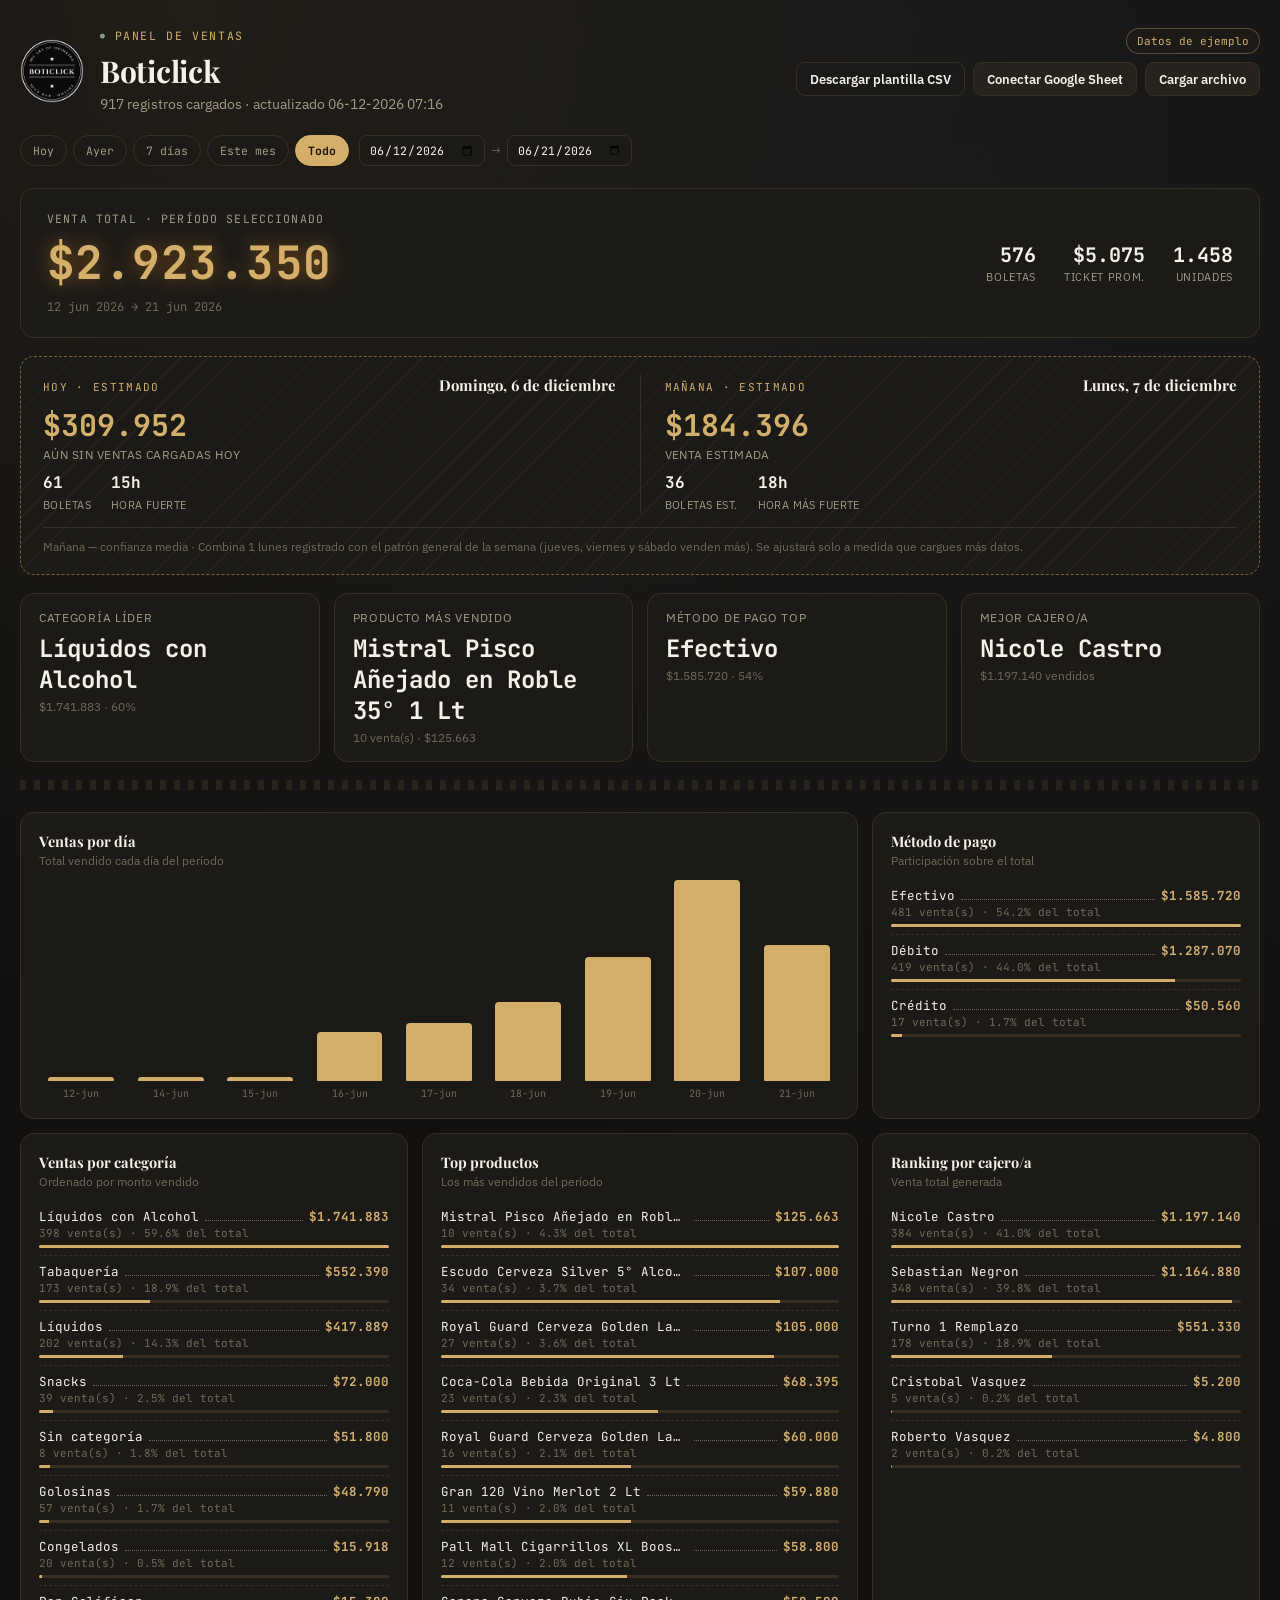
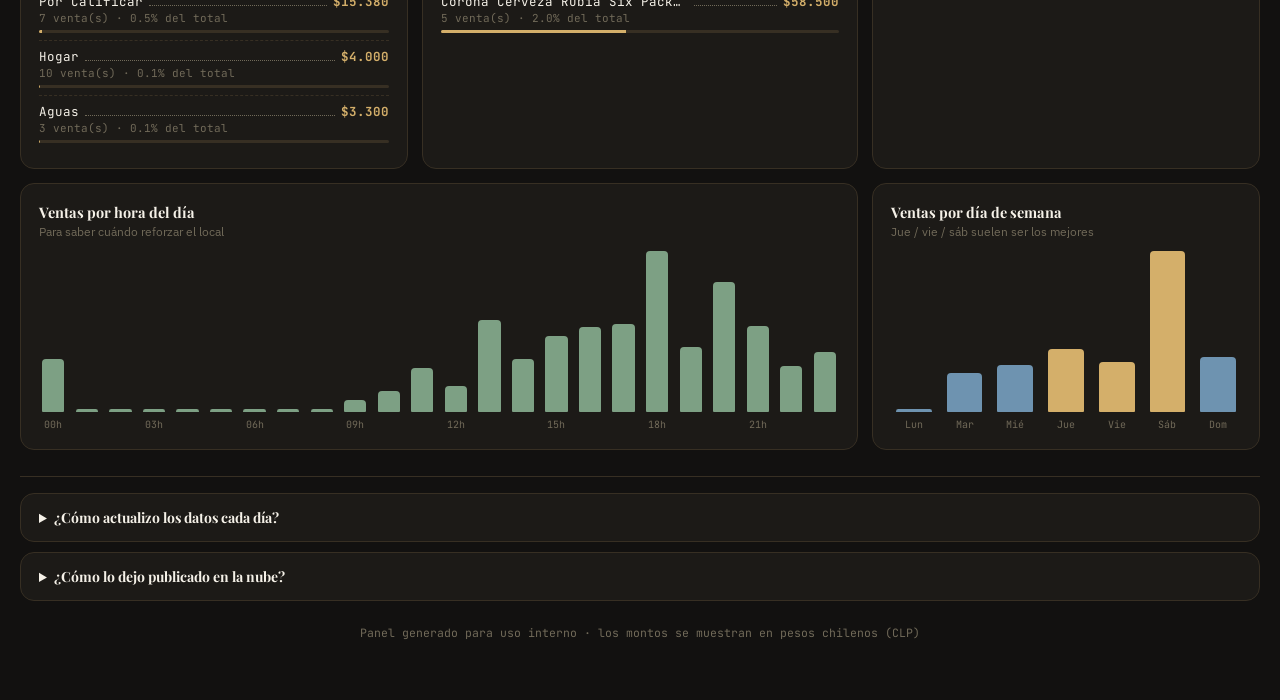
==== dashboard.html @ 470bac01 "Add files via upload" ====
<!DOCTYPE html>
<html lang="es">
<head>
<meta charset="UTF-8">
<meta name="viewport" content="width=device-width, initial-scale=1.0">
<title>Panel de Ventas · Boticlick</title>
<link rel="preconnect" href="https://fonts.googleapis.com">
<link href="https://fonts.googleapis.com/css2?family=Playfair+Display:wght@600;700;900&family=JetBrains+Mono:wght@500;700&family=IBM+Plex+Sans:wght@400;500;600&display=swap" rel="stylesheet">
<!-- Nota: el panel no depende de ninguna librería externa para funcionar.
     La fuente de arriba es solo cosmética: si no carga (sin internet, red restringida, etc.)
     todo sigue funcionando igual con la tipografía del sistema. -->
<style>
  :root{
    --bg:#121110;
    --surface:#1C1A17;
    --surface-2:#26231E;
    --border:#372F23;
    --text:#F5F1E8;
    --muted:#A39A86;
    --muted-dim:#716A59;
    --gold:#D4AF6A;
    --gold-dim:#7A6332;
    --wine:#B0495C;
    --slate:#6E93B0;
    --sage:#7DA084;
    --font-display:'Playfair Display',serif;
    --font-mono:'JetBrains Mono',monospace;
    --font-body:'IBM Plex Sans',sans-serif;
    --radius:14px;
  }
  *{box-sizing:border-box;}
  body{
    margin:0;
    background:var(--bg);
    background-image:
      radial-gradient(circle at 15% 0%, rgba(212,175,106,0.07), transparent 40%),
      radial-gradient(circle at 85% 10%, rgba(110,147,176,0.05), transparent 45%);
    color:var(--text);
    font-family:var(--font-body);
    -webkit-font-smoothing:antialiased;
  }
  .wrap{max-width:1280px;margin:0 auto;padding:28px 20px 60px;}

  /* ---------- Header ---------- */
  .topbar{display:flex;justify-content:space-between;align-items:flex-start;gap:24px;flex-wrap:wrap;margin-bottom:22px;}
  .brand{display:flex;align-items:center;gap:16px;}
  .brand img{width:64px;height:64px;flex-shrink:0;}
  .eyebrow{
    font-family:var(--font-mono);font-size:11.5px;letter-spacing:.14em;text-transform:uppercase;
    color:var(--gold);display:flex;align-items:center;gap:8px;margin-bottom:8px;
  }
  .eyebrow::before{content:"●";font-size:8px;color:var(--sage);}
  h1{font-family:var(--font-display);font-weight:700;font-size:30px;margin:0 0 4px;letter-spacing:-.01em;}
  .subtitle{color:var(--muted);font-size:13.5px;margin:0;}
  .source-controls{display:flex;flex-direction:column;align-items:flex-end;gap:8px;}
  .badge{
    font-family:var(--font-mono);font-size:11px;padding:5px 10px;border-radius:20px;border:1px solid var(--border);
    background:var(--surface);color:var(--muted);white-space:nowrap;
  }
  .badge.live{color:var(--sage);border-color:rgba(125,160,132,.35);}
  .badge.demo{color:var(--gold);border-color:rgba(212,175,106,.35);}
  .source-actions{display:flex;gap:8px;}
  button, .btn{
    font-family:var(--font-body);font-weight:600;font-size:12.5px;
    background:var(--surface-2);color:var(--text);border:1px solid var(--border);
    padding:8px 13px;border-radius:9px;cursor:pointer;transition:.15s border-color,.15s transform;
  }
  button:hover, .btn:hover{border-color:var(--gold-dim);}
  button:active{transform:translateY(1px);}
  button.primary{background:var(--gold);color:#1E1709;border-color:var(--gold);}
  button.primary:hover{filter:brightness(1.08);}
  button.ghost{background:transparent;}

  /* ---------- Panel: receipt strip divider ---------- */
  .perf{
    height:10px;margin:18px 0 22px;
    background-image:repeating-linear-gradient(90deg, var(--border) 0 6px, transparent 6px 14px);
    opacity:.55;
  }

  /* ---------- Connect panel ---------- */
  .connect-panel{
    display:none;background:var(--surface);border:1px solid var(--border);border-radius:var(--radius);
    padding:16px 18px;margin-bottom:18px;
  }
  .connect-panel.open{display:block;}
  .connect-panel h3{margin:0 0 6px;font-family:var(--font-display);font-size:15px;}
  .connect-panel p{margin:0 0 10px;color:var(--muted);font-size:13px;line-height:1.5;}
  .connect-row{display:flex;gap:8px;flex-wrap:wrap;}
  .connect-row input[type=text]{
    flex:1;min-width:240px;background:var(--bg);border:1px solid var(--border);color:var(--text);
    padding:9px 11px;border-radius:9px;font-family:var(--font-mono);font-size:12.5px;
  }
  .connect-row input[type=text]:focus{outline:none;border-color:var(--gold-dim);}
  .status-line{font-family:var(--font-mono);font-size:11.5px;margin-top:8px;}
  .status-line.ok{color:var(--sage);}
  .status-line.err{color:var(--wine);}

  /* ---------- Filters ---------- */
  .filters{display:flex;align-items:center;gap:10px;flex-wrap:wrap;margin-bottom:22px;}
  .preset-group{display:flex;gap:6px;flex-wrap:wrap;}
  .preset{
    font-family:var(--font-mono);font-size:11.5px;padding:7px 12px;border-radius:20px;
    border:1px solid var(--border);background:var(--surface);color:var(--muted);cursor:pointer;
  }
  .preset.active{background:var(--gold);color:#1E1709;border-color:var(--gold);font-weight:700;}
  .custom-range{display:flex;align-items:center;gap:6px;}
  .custom-range input[type=date]{
    background:var(--surface);border:1px solid var(--border);color:var(--text);
    padding:6px 9px;border-radius:8px;font-family:var(--font-mono);font-size:11.5px;
  }
  .filters .spacer{flex:1;}

  /* ---------- LCD hero ---------- */
  .hero{
    background:var(--surface);border:1px solid var(--border);border-radius:var(--radius);
    padding:22px 26px;margin-bottom:18px;display:flex;justify-content:space-between;align-items:center;
    flex-wrap:wrap;gap:18px;
  }
  .lcd-label{font-family:var(--font-mono);font-size:11.5px;letter-spacing:.1em;color:var(--muted);text-transform:uppercase;margin-bottom:6px;}
  .lcd{
    font-family:var(--font-mono);font-weight:700;font-size:46px;color:var(--gold);
    text-shadow:0 0 18px rgba(255,157,46,.45);letter-spacing:.01em;
  }
  .lcd-range{font-family:var(--font-mono);font-size:12px;color:var(--muted-dim);margin-top:6px;}
  .hero-aux{display:flex;gap:28px;flex-wrap:wrap;}

  /* ---------- Forecast card ---------- */
  .forecast-card{
    background:repeating-linear-gradient(135deg, var(--surface) 0 18px, var(--surface-2) 18px 19px);
    border:1.5px dashed var(--gold-dim);border-radius:var(--radius);
    padding:18px 22px;margin-bottom:18px;
  }
  .forecast-grid{display:flex;gap:24px;}
  .forecast-col{flex:1;min-width:0;}
  .forecast-divider{width:1px;background:var(--border);align-self:stretch;}
  .forecast-head{display:flex;justify-content:space-between;align-items:baseline;flex-wrap:wrap;gap:8px;margin-bottom:10px;}
  .forecast-eyebrow{font-family:var(--font-mono);font-size:11px;letter-spacing:.12em;text-transform:uppercase;color:var(--gold);}
  .forecast-date{font-family:var(--font-display);font-weight:700;font-size:15px;}
  .forecast-figure{font-family:var(--font-mono);font-weight:700;font-size:30px;color:var(--gold);}
  .forecast-sub{font-size:11.5px;color:var(--muted);text-transform:uppercase;letter-spacing:.04em;margin-top:2px;}
  .forecast-aux{display:flex;gap:20px;margin-top:10px;}
  .forecast-aux-stat span{display:block;font-family:var(--font-mono);font-size:16px;font-weight:700;}
  .forecast-aux-stat label{font-size:10.5px;color:var(--muted);text-transform:uppercase;letter-spacing:.04em;}
  .forecast-note{margin-top:14px;font-size:12px;color:var(--muted-dim);line-height:1.5;border-top:1px solid var(--border);padding-top:10px;}
  @media (max-width:640px){
    .forecast-grid{flex-direction:column;gap:14px;}
    .forecast-divider{display:none;}
    .forecast-col + .forecast-col{border-top:1px dashed var(--border);padding-top:14px;}
  }
  .aux-stat{text-align:right;}
  .aux-stat .v{font-family:var(--font-mono);font-size:20px;font-weight:700;}
  .aux-stat .l{font-size:11px;color:var(--muted);text-transform:uppercase;letter-spacing:.06em;margin-top:2px;}

  /* ---------- KPI cards ---------- */
  .kpis{display:grid;grid-template-columns:repeat(4,1fr);gap:14px;margin-bottom:18px;}
  .kpi{background:var(--surface);border:1px solid var(--border);border-radius:var(--radius);padding:16px 18px;}
  .kpi .l{font-size:11.5px;color:var(--muted);text-transform:uppercase;letter-spacing:.06em;margin-bottom:8px;}
  .kpi .v{font-family:var(--font-mono);font-size:24px;font-weight:700;}
  .kpi .s{font-size:11.5px;color:var(--muted-dim);margin-top:4px;}

  /* ---------- Charts grid ---------- */
  .grid{display:grid;grid-template-columns:repeat(3,1fr);gap:14px;}
  .card{background:var(--surface);border:1px solid var(--border);border-radius:var(--radius);padding:18px;display:flex;flex-direction:column;}
  .card h3{font-family:var(--font-display);font-size:14.5px;margin:0 0 2px;}
  .card .card-sub{font-size:11.5px;color:var(--muted-dim);margin:0 0 12px;}
  .card.span2{grid-column:span 2;}
  .card.span3{grid-column:span 3;}
  .chart-box{position:relative;flex:1;min-height:220px;}

  /* lightweight CSS bar chart (no external library) */
  .barchart{display:flex;align-items:flex-end;gap:5px;height:100%;width:100%;min-height:180px;}
  .barcol{flex:1;display:flex;flex-direction:column;align-items:center;height:100%;min-width:0;}
  .bar-track{flex:1;width:100%;display:flex;align-items:flex-end;justify-content:center;}
  .bar-fill{width:78%;border-radius:4px 4px 1px 1px;min-height:2px;transition:height .25s ease;}
  .bar-label{font-family:var(--font-mono);font-size:10px;color:var(--muted-dim);margin-top:6px;white-space:nowrap;overflow:hidden;text-overflow:ellipsis;max-width:100%;height:13px;}

  /* receipt-style list (signature element) */
  .receipt-list{list-style:none;margin:0;padding:0;font-family:var(--font-mono);font-size:12.5px;}
  .receipt-list li{
    display:flex;align-items:baseline;gap:6px;padding:7px 0;border-bottom:1px dashed var(--border);
  }
  .receipt-list li:last-child{border-bottom:none;}
  .receipt-list .name{color:var(--text);white-space:nowrap;overflow:hidden;text-overflow:ellipsis;max-width:62%;}
  .receipt-list .leader{flex:1;border-bottom:1px dotted var(--muted-dim);height:1px;margin-bottom:5px;min-width:10px;}
  .receipt-list .amt{color:var(--gold);font-weight:700;white-space:nowrap;}
  .receipt-list .qty{color:var(--muted-dim);font-size:11px;white-space:nowrap;}
  .receipt-list .bar{height:3px;background:var(--border);border-radius:3px;margin-top:5px;overflow:hidden;}
  .receipt-list .bar i{display:block;height:100%;background:var(--gold);}
  .receipt-list li{display:block;}
  .receipt-row-top{display:flex;align-items:baseline;gap:6px;}

  .empty-msg{color:var(--muted-dim);font-size:12.5px;font-family:var(--font-body);padding:20px 0;text-align:center;}

  /* ---------- Footer / guide ---------- */
  .guide{margin-top:26px;border-top:1px solid var(--border);padding-top:16px;}
  details{background:var(--surface);border:1px solid var(--border);border-radius:var(--radius);padding:14px 18px;margin-bottom:10px;}
  details summary{cursor:pointer;font-family:var(--font-display);font-size:14px;font-weight:700;}
  details p, details li{color:var(--muted);font-size:13px;line-height:1.6;}
  details code{background:var(--surface-2);padding:1px 6px;border-radius:5px;font-family:var(--font-mono);font-size:12px;color:var(--gold);}
  .foot-note{text-align:center;color:var(--muted-dim);font-size:11.5px;margin-top:24px;font-family:var(--font-mono);}

  @media (max-width:980px){
    .grid{grid-template-columns:repeat(2,1fr);}
    .card.span2{grid-column:span 2;}
    .card.span3{grid-column:span 2;}
    .kpis{grid-template-columns:repeat(2,1fr);}
  }
  @media (max-width:640px){
    .grid{grid-template-columns:1fr;}
    .card.span2, .card.span3{grid-column:span 1;}
    .kpis{grid-template-columns:repeat(2,1fr);}
    .hero{flex-direction:column;align-items:flex-start;}
    .lcd{font-size:34px;}
    .topbar{flex-direction:column;}
    .source-controls{align-items:flex-start;}
  }
</style>
</head>
<body>
<div class="wrap">

  <div class="topbar">
    <div class="brand">
      <img src="[data-uri]" alt="Boticlick">
      <div>
        <div class="eyebrow">Panel de ventas</div>
        <h1 id="storeName">Boticlick</h1>
        <p class="subtitle" id="lastUpdate">Sin datos cargados todavía.</p>
      </div>
    </div>
    <div class="source-controls">
      <span class="badge demo" id="sourceBadge">Datos de ejemplo</span>
      <div class="source-actions">
        <button class="ghost" id="btnTemplate">Descargar plantilla CSV</button>
        <button id="btnConnect">Conectar Google Sheet</button>
        <button id="btnUpload">Cargar archivo</button>
        <input type="file" id="fileInput" accept=".csv,.xlsx,.xls" hidden>
      </div>
    </div>
  </div>

  <div class="connect-panel" id="connectPanel">
    <h3>Conectar tu Google Sheet</h3>
    <p>En tu Google Sheet: <strong>Archivo → Compartir → Publicar en la Web</strong>, elige la hoja y formato <strong>CSV</strong>, copia el enlace y pégalo aquí.</p>
    <div class="connect-row">
      <input type="text" id="sheetUrlInput" placeholder="https://docs.google.com/spreadsheets/d/e/.../pub?output=csv">
      <button class="primary" id="btnDoConnect">Conectar</button>
    </div>
    <div class="status-line" id="connectStatus"></div>
  </div>

  <div class="filters">
    <div class="preset-group" id="presetGroup">
      <span class="preset" data-preset="hoy">Hoy</span>
      <span class="preset" data-preset="ayer">Ayer</span>
      <span class="preset" data-preset="7d">7 días</span>
      <span class="preset" data-preset="mes">Este mes</span>
      <span class="preset active" data-preset="todo">Todo</span>
    </div>
    <div class="custom-range">
      <input type="date" id="rangeFrom">
      <span style="color:var(--muted-dim);font-size:12px;">→</span>
      <input type="date" id="rangeTo">
    </div>
    <div class="spacer"></div>
  </div>

  <div class="hero">
    <div>
      <div class="lcd-label">Venta total · período seleccionado</div>
      <div class="lcd" id="lcdTotal">$0</div>
      <div class="lcd-range" id="lcdRangeLabel">—</div>
    </div>
    <div class="hero-aux">
      <div class="aux-stat"><div class="v" id="auxBoletas">0</div><div class="l">Boletas</div></div>
      <div class="aux-stat"><div class="v" id="auxTicket">$0</div><div class="l">Ticket prom.</div></div>
      <div class="aux-stat"><div class="v" id="auxUnidades">0</div><div class="l">Unidades</div></div>
    </div>
  </div>

  <div class="forecast-card">
    <div class="forecast-grid">
      <div class="forecast-col">
        <div class="forecast-head">
          <span class="forecast-eyebrow" id="todayEyebrow">Hoy</span>
          <span class="forecast-date" id="todayDate">—</span>
        </div>
        <div class="forecast-figure" id="todayVenta">$0</div>
        <div class="forecast-sub" id="todaySub">—</div>
        <div class="forecast-aux">
          <div class="forecast-aux-stat"><span id="todayBoletas">0</span><label>boletas</label></div>
          <div class="forecast-aux-stat"><span id="todayPeakHour">—</span><label>hora fuerte</label></div>
        </div>
      </div>
      <div class="forecast-divider"></div>
      <div class="forecast-col">
        <div class="forecast-head">
          <span class="forecast-eyebrow">Mañana · estimado</span>
          <span class="forecast-date" id="forecastDate">—</span>
        </div>
        <div class="forecast-figure" id="forecastVenta">$0</div>
        <div class="forecast-sub" id="forecastSub">venta estimada</div>
        <div class="forecast-aux">
          <div class="forecast-aux-stat"><span id="forecastBoletas">0</span><label>boletas est.</label></div>
          <div class="forecast-aux-stat"><span id="forecastPeakHour">—</span><label>hora más fuerte</label></div>
        </div>
      </div>
    </div>
    <div class="forecast-note" id="forecastNote">—</div>
  </div>

  <div class="kpis">
    <div class="kpi"><div class="l">Categoría líder</div><div class="v" id="kpiTopCat">—</div><div class="s" id="kpiTopCatSub">—</div></div>
    <div class="kpi"><div class="l">Producto más vendido</div><div class="v" id="kpiTopProd">—</div><div class="s" id="kpiTopProdSub">—</div></div>
    <div class="kpi"><div class="l">Método de pago top</div><div class="v" id="kpiTopPay">—</div><div class="s" id="kpiTopPaySub">—</div></div>
    <div class="kpi"><div class="l">Mejor cajero/a</div><div class="v" id="kpiTopCajero">—</div><div class="s" id="kpiTopCajeroSub">—</div></div>
  </div>

  <div class="perf"></div>

  <div class="grid">
    <div class="card span2">
      <h3>Ventas por día</h3>
      <p class="card-sub">Total vendido cada día del período</p>
      <div class="chart-box" id="chartDaily"></div>
    </div>
    <div class="card">
      <h3>Método de pago</h3>
      <p class="card-sub">Participación sobre el total</p>
      <ul class="receipt-list" id="listPayment"></ul>
    </div>

    <div class="card">
      <h3>Ventas por categoría</h3>
      <p class="card-sub">Ordenado por monto vendido</p>
      <ul class="receipt-list" id="listCategory"></ul>
    </div>
    <div class="card">
      <h3>Top productos</h3>
      <p class="card-sub">Los más vendidos del período</p>
      <ul class="receipt-list" id="listProducts"></ul>
    </div>
    <div class="card">
      <h3>Ranking por cajero/a</h3>
      <p class="card-sub">Venta total generada</p>
      <ul class="receipt-list" id="listCashier"></ul>
    </div>

    <div class="card span2">
      <h3>Ventas por hora del día</h3>
      <p class="card-sub">Para saber cuándo reforzar el local</p>
      <div class="chart-box" style="min-height:180px;" id="chartHourly"></div>
    </div>
    <div class="card">
      <h3>Ventas por día de semana</h3>
      <p class="card-sub">Jue / vie / sáb suelen ser los mejores</p>
      <div class="chart-box" style="min-height:180px;" id="chartWeekday"></div>
    </div>
  </div>

  <div class="guide">
    <details>
      <summary>¿Cómo actualizo los datos cada día?</summary>
      <p>1. Exporta o copia las ventas del día desde tu sistema de cobro a una <strong>Google Sheet</strong>, usando las mismas columnas que la plantilla (botón "Descargar plantilla CSV" arriba).</p>
      <p>2. En la Sheet: <code>Archivo → Compartir → Publicar en la Web</code>, formato CSV, copia el link.</p>
      <p>3. Pégalo una vez en "Conectar Google Sheet". El panel leerá los datos directamente de la hoja — cada vez que la actualices, solo recarga la página.</p>
      <p>Alternativa: si no quieres usar Google Sheets, puedes simplemente cargar el archivo .csv o .xlsx exportado con el botón "Cargar archivo".</p>
    </details>
    <details>
      <summary>¿Cómo lo dejo publicado en la nube?</summary>
      <p>Este panel es un solo archivo HTML, así que cualquier hosting gratuito de sitios estáticos funciona: <strong>Netlify Drop</strong>, <strong>GitHub Pages</strong> o <strong>Cloudflare Pages</strong>. Pídeme ayuda cuando quieras hacerlo y te guío paso a paso según el que prefieras.</p>
    </details>
  </div>

  <div class="foot-note">Panel generado para uso interno · los montos se muestran en pesos chilenos (CLP)</div>
</div>

<script>
/* ============== CONFIG ============== */
// Para que el panel cargue tu Google Sheet automáticamente al abrir el archivo,
// pega aquí el enlace publicado como CSV (ver guía al final de la página) y deja
// el resto del archivo tal cual.
const CONFIG = {
  sheetCsvUrl: '', // ej: 'https://docs.google.com/spreadsheets/d/e/XXXX/pub?output=csv'
  storeName: 'Boticlick'
};

document.getElementById('storeName').textContent = CONFIG.storeName;

/* ============== Utils ============== */
function pad(n){ return String(n).padStart(2,'0'); }

function normKey(h){
  return String(h).toLowerCase()
    .normalize('NFD').replace(/[\u0300-\u036f]/g,'')
    .replace(/[°#$.]/g,'')
    .replace(/\s+/g,'')
    .trim();
}

const HEADER_MAP = {
  'fecha':'fecha','hora':'hora','categoria':'categoria','producto':'producto',
  'metododepago':'metodoPago','metodopago':'metodoPago','cajero':'cajero','precio':'precio',
  'cantidad':'cantidad','venta':'venta','estado':'estado',
  'nventa':'nVenta','numeroventa':'nVenta','nrodeventa':'nVenta'
};

function parseNumber(v){
  if (v === null || v === undefined || v === '') return 0;
  if (typeof v === 'number') return v;
  if (v instanceof Date) return 0;
  let s = String(v).trim();
  if (s === '') return 0;
  s = s.replace(/[^0-9.,-]/g,'');
  const hasComma = s.includes(','), hasDot = s.includes('.');
  if (hasComma && hasDot){
    s = s.replace(/\./g,'').replace(',', '.');
  } else if (hasComma && !hasDot){
    s = s.replace(',', '.');
  } else if (!hasComma && hasDot){
    const parts = s.split('.');
    if (parts.length > 1 && parts[parts.length-1].length === 3){
      s = s.replace(/\./g,'');
    }
  }
  const n = parseFloat(s);
  return isNaN(n) ? 0 : n;
}

function normalizeFecha(v){
  if (!v) return '';
  if (v instanceof Date) return `${v.getFullYear()}-${pad(v.getMonth()+1)}-${pad(v.getDate())}`;
  let s = String(v).trim();
  let m = s.match(/^(\d{4})-(\d{1,2})-(\d{1,2})/);
  if (m) return `${m[1]}-${pad(m[2])}-${pad(m[3])}`;
  m = s.match(/^(\d{1,2})[\/\-](\d{1,2})[\/\-](\d{4})/);
  if (m) return `${m[3]}-${pad(m[2])}-${pad(m[1])}`;
  if (/^\d+(\.\d+)?$/.test(s)){
    const serial = parseFloat(s);
    if (serial > 20000 && serial < 80000){
      const d = new Date(Math.round((serial - 25569) * 86400 * 1000));
      return `${d.getUTCFullYear()}-${pad(d.getUTCMonth()+1)}-${pad(d.getUTCDate())}`;
    }
  }
  const d = new Date(s);
  if (!isNaN(d.getTime())) return `${d.getFullYear()}-${pad(d.getMonth()+1)}-${pad(d.getDate())}`;
  return '';
}

function normalizeHora(v){
  if (v === null || v === undefined || v === '') return '';
  if (v instanceof Date) return `${pad(v.getHours())}:${pad(v.getMinutes())}`;
  let s = String(v).trim();
  let m = s.match(/^(\d{1,2}):(\d{2})/);
  if (m) return `${pad(m[1])}:${m[2]}`;
  return '';
}

function mapRow(raw){
  const rec = {};
  for (const key in raw){
    const canon = HEADER_MAP[normKey(key)];
    if (canon && rec[canon] === undefined) rec[canon] = raw[key];
  }
  return {
    fecha: normalizeFecha(rec.fecha),
    hora: normalizeHora(rec.hora),
    nVenta: rec.nVenta !== undefined ? String(rec.nVenta) : '',
    categoria: (rec.categoria || 'Sin categoría').toString().trim() || 'Sin categoría',
    producto: (rec.producto || 'Sin nombre').toString().trim() || 'Sin nombre',
    metodoPago: (rec.metodoPago || 'Sin dato').toString().trim() || 'Sin dato',
    cajero: (rec.cajero || 'Sin dato').toString().trim() || 'Sin dato',
    precio: parseNumber(rec.precio),
    cantidad: rec.cantidad !== undefined && rec.cantidad !== '' ? parseNumber(rec.cantidad) : 1,
    venta: parseNumber(rec.venta),
    estado: (rec.estado || 'Completado').toString().trim() || 'Completado'
  };
}

function isUsableRow(rec){
  if (!rec.fecha) return false;
  if (/anulad|cancelad|rechazad|reembols|devuel/i.test(rec.estado)) return false;
  return true;
}

function fmtCLP(n){
  return '$' + Math.round(n || 0).toLocaleString('es-CL');
}
function fmtNum(n){
  return Math.round(n || 0).toLocaleString('es-CL');
}
function fmtDateLabel(isoStr){
  const [y,m,d] = isoStr.split('-').map(Number);
  const dt = new Date(y, m-1, d);
  return dt.toLocaleDateString('es-CL',{day:'2-digit',month:'short'}).replace('.','');
}
function fmtDateLong(isoStr){
  const [y,m,d] = isoStr.split('-').map(Number);
  const dt = new Date(y, m-1, d);
  return dt.toLocaleDateString('es-CL',{day:'2-digit',month:'short',year:'numeric'});
}

/* Parser CSV propio (soporta campos con comas si vienen entre comillas) */
function parseCSV(text){
  text = text.replace(/\r\n/g,'\n').replace(/\r/g,'\n');
  const rows = [];
  let row = [], field = '', inQuotes = false;
  for (let i=0; i<text.length; i++){
    const c = text[i];
    if (inQuotes){
      if (c === '"'){
        if (text[i+1] === '"'){ field += '"'; i++; }
        else { inQuotes = false; }
      } else {
        field += c;
      }
    } else {
      if (c === '"'){ inQuotes = true; }
      else if (c === ','){ row.push(field); field = ''; }
      else if (c === '\n'){ row.push(field); rows.push(row); row = []; field = ''; }
      else { field += c; }
    }
  }
  if (field.length || row.length){ row.push(field); rows.push(row); }
  while (rows.length && rows[rows.length-1].length === 1 && rows[rows.length-1][0].trim() === ''){ rows.pop(); }
  if (!rows.length) return [];
  const headers = rows[0];
  return rows.slice(1)
    .filter(r => r.some(v => String(v).trim() !== ''))
    .map(r=>{
      const obj = {};
      headers.forEach((h,idx)=>{ obj[h] = r[idx] !== undefined ? r[idx] : ''; });
      return obj;
    });
}

/* Carga diferida de SheetJS (xlsx), solo si el usuario sube un archivo .xlsx/.xls */
function ensureXLSX(onReady, onError){
  if (window.XLSX){ onReady(); return; }
  const s = document.createElement('script');
  s.src = 'https://cdnjs.cloudflare.com/ajax/libs/xlsx/0.18.5/xlsx.full.min.js';
  s.onload = onReady;
  s.onerror = onError;
  document.head.appendChild(s);
}

/* ============== State ============== */
let allRecords = [];
let filteredRecords = [];
let activePreset = 'todo';

/* ============== Aggregation ============== */
function computeKPIs(data){
  const totalVenta = data.reduce((a,r)=>a+r.venta,0);
  const ticketIds = new Set();
  let boletas = 0;
  data.forEach(r=>{
    if (r.nVenta){ ticketIds.add(r.nVenta); } else { boletas++; }
  });
  boletas += ticketIds.size;
  const unidades = data.reduce((a,r)=>a+r.cantidad,0);
  return {
    totalVenta,
    boletas: boletas || data.length,
    ticketProm: boletas ? totalVenta/boletas : 0,
    unidades
  };
}

function groupSum(data, keyFn){
  const map = new Map();
  data.forEach(r=>{
    const k = keyFn(r);
    if (!map.has(k)) map.set(k, {venta:0, cantidad:0, count:0});
    const o = map.get(k);
    o.venta += r.venta; o.cantidad += r.cantidad; o.count += 1;
  });
  return map;
}

function computeDaily(data){
  const map = groupSum(data, r=>r.fecha);
  const labels = [...map.keys()].sort();
  return { labels, values: labels.map(l=>map.get(l).venta) };
}

function computeHourly(data){
  const totals = new Array(24).fill(0);
  data.forEach(r=>{
    if (!r.hora) return;
    const h = parseInt(r.hora.split(':')[0],10);
    if (!isNaN(h) && h>=0 && h<24) totals[h] += r.venta;
  });
  return { labels: totals.map((_,h)=>pad(h)+'h'), values: totals };
}

function computeCategory(data){
  const map = groupSum(data, r=>r.categoria);
  return [...map.entries()].map(([k,v])=>({name:k,...v})).sort((a,b)=>b.venta-a.venta);
}
function computePayment(data){
  const map = groupSum(data, r=>r.metodoPago);
  return [...map.entries()].map(([k,v])=>({name:k,...v})).sort((a,b)=>b.venta-a.venta);
}
function computeCashier(data){
  const map = groupSum(data, r=>r.cajero);
  return [...map.entries()].map(([k,v])=>({name:k,...v})).sort((a,b)=>b.venta-a.venta);
}
function computeTopProducts(data, n=8){
  const map = groupSum(data, r=>r.producto);
  return [...map.entries()].map(([k,v])=>({name:k,...v})).sort((a,b)=>b.venta-a.venta).slice(0,n);
}

/* ---------- Día de semana y estimación ---------- */
const WEEKDAY_NAMES = ['Domingo','Lunes','Martes','Miércoles','Jueves','Viernes','Sábado'];
const WEEKDAY_SHORT = ['Dom','Lun','Mar','Mié','Jue','Vie','Sáb'];
// Orden de lectura habitual lunes→domingo
const WEEKDAY_ORDER = [1,2,3,4,5,6,0];
// Patrón por defecto cuando aún no hay suficiente historial (jueves/viernes/sábado = mejores días)
const DEFAULT_WEEKDAY_WEIGHT = {0:0.95, 1:0.85, 2:0.80, 3:0.90, 4:1.15, 5:1.35, 6:1.45};

function dateToWeekday(isoFecha){
  const [y,m,d] = isoFecha.split('-').map(Number);
  return new Date(y,m-1,d).getDay();
}

function computeWeekdayStats(data){
  const dayTotalsMap = groupSum(data, r=>r.fecha); // fecha -> {venta,...}
  const buckets = {0:[],1:[],2:[],3:[],4:[],5:[],6:[]};
  let totalVentaAllDays = 0, totalDaysCount = 0;
  dayTotalsMap.forEach((obj, fecha)=>{
    const wd = dateToWeekday(fecha);
    buckets[wd].push(obj.venta);
    totalVentaAllDays += obj.venta;
    totalDaysCount += 1;
  });
  const globalDailyAvg = totalDaysCount ? totalVentaAllDays/totalDaysCount : 0;
  const stats = {};
  for (let wd=0; wd<7; wd++){
    const arr = buckets[wd];
    const count = arr.length;
    const avg = count ? arr.reduce((a,b)=>a+b,0)/count : 0;
    stats[wd] = {count, avg};
  }
  return {stats, globalDailyAvg, totalDaysCount};
}

function peakHourLabel(data, weekdayFilter){
  let subset = data;
  if (weekdayFilter !== null && weekdayFilter !== undefined){
    const filtered = data.filter(r=> r.fecha && dateToWeekday(r.fecha) === weekdayFilter);
    if (filtered.length >= 5) subset = filtered;
  }
  const hourly = computeHourly(subset);
  let maxV = -1, maxI = -1;
  hourly.values.forEach((v,i)=>{ if (v > maxV){ maxV = v; maxI = i; } });
  return maxV > 0 ? hourly.labels[maxI] : '—';
}

function pluralWeekdayLabel(wd, count){
  const name = WEEKDAY_NAMES[wd];
  if (count === 1) return name.toLowerCase();
  if (name === 'Sábado') return 'sábados';
  if (name === 'Domingo') return 'domingos';
  return name.toLowerCase(); // lunes/martes/miércoles/jueves/viernes no cambian en plural
}

function estimateForDate(data, targetDate){
  const { stats, globalDailyAvg, totalDaysCount } = computeWeekdayStats(data);
  const wd = targetDate.getDay();
  const def = DEFAULT_WEEKDAY_WEIGHT[wd];
  const s = stats[wd];
  let estimate = 0, note = '', confidence = 'none';
  const dayWord = WEEKDAY_NAMES[wd].toLowerCase();

  if (!totalDaysCount){
    note = 'Aún no hay datos cargados para poder estimar.';
  } else if (s.count >= 3){
    estimate = s.avg;
    note = `Promedio real de ${s.count} ${pluralWeekdayLabel(wd, s.count)} registrados en tus datos.`;
    confidence = 'alta';
  } else if (s.count >= 1){
    estimate = (s.avg * s.count + (globalDailyAvg * def) * (3 - s.count)) / 3;
    const registrados = s.count === 1 ? `1 ${dayWord} registrado` : `${s.count} ${pluralWeekdayLabel(wd, s.count)} registrados`;
    note = `Combina ${registrados} con el patrón general de la semana (jueves, viernes y sábado venden más). Se ajustará solo a medida que cargues más datos.`;
    confidence = 'media';
  } else {
    note = `Todavía no tienes ningún ${dayWord} cargado — esto usa el promedio general ajustado por el patrón semanal (jueves, viernes y sábado suelen vender más).`;
    estimate = globalDailyAvg * def;
    confidence = 'baja';
  }
  return { estimate, note, confidence, weekday: wd };
}

/* ============== Charts (CSS/DOM, sin librerías externas) ============== */
const PALETTE = ['#D4AF6A','#6E93B0','#B0495C','#7DA084','#A98BC2','#C9A23E'];

function renderBars(containerId, items, color, labelEvery){
  labelEvery = labelEvery || 1;
  const el = document.getElementById(containerId);
  el.innerHTML = '';
  if (!items.length){
    el.innerHTML = '<div class="empty-msg">Sin datos en este período</div>';
    return;
  }
  const max = Math.max(...items.map(i=>i.value), 1);
  const wrap = document.createElement('div');
  wrap.className = 'barchart';
  items.forEach((it,idx)=>{
    const col = document.createElement('div');
    col.className = 'barcol';
    const h = Math.max(2, (it.value/max*100)).toFixed(1);
    const showLabel = idx % labelEvery === 0;
    const barColor = it.color || color;
    col.innerHTML = `
      <div class="bar-track" title="${it.label}: ${fmtCLP(it.value)}">
        <div class="bar-fill" style="height:${h}%;background:${barColor}"></div>
      </div>
      <div class="bar-label">${showLabel ? it.label : ''}</div>
    `;
    wrap.appendChild(col);
  });
  el.appendChild(wrap);
}

/* ============== Render ============== */
function renderReceiptList(elId, items, totalVenta){
  const el = document.getElementById(elId);
  el.innerHTML = '';
  if (!items.length){
    el.innerHTML = '<div class="empty-msg">Sin datos en este período</div>';
    return;
  }
  const max = items[0].venta || 1;
  items.forEach(it=>{
    const li = document.createElement('li');
    const pct = totalVenta ? ((it.venta/totalVenta)*100).toFixed(1) : '0.0';
    li.innerHTML = `
      <div class="receipt-row-top">
        <span class="name" title="${it.name}">${it.name}</span>
        <span class="leader"></span>
        <span class="amt">${fmtCLP(it.venta)}</span>
      </div>
      <div style="display:flex;justify-content:space-between;">
        <span class="qty">${it.count} venta(s) · ${pct}% del total</span>
      </div>
      <div class="bar"><i style="width:${(it.venta/max*100).toFixed(1)}%"></i></div>
    `;
    el.appendChild(li);
  });
}

function renderAll(){
  const data = filteredRecords;
  const kpi = computeKPIs(data);

  document.getElementById('lcdTotal').textContent = fmtCLP(kpi.totalVenta);
  document.getElementById('auxBoletas').textContent = fmtNum(kpi.boletas);
  document.getElementById('auxTicket').textContent = fmtCLP(kpi.ticketProm);
  document.getElementById('auxUnidades').textContent = fmtNum(kpi.unidades);

  if (data.length){
    const dates = data.map(r=>r.fecha).sort();
    document.getElementById('lcdRangeLabel').textContent =
      dates[0]===dates[dates.length-1] ? fmtDateLong(dates[0]) : `${fmtDateLong(dates[0])} → ${fmtDateLong(dates[dates.length-1])}`;
  } else {
    document.getElementById('lcdRangeLabel').textContent = 'Sin ventas en el rango seleccionado';
  }

  const cats = computeCategory(data);
  const prods = computeTopProducts(data, 8);
  const pays = computePayment(data);
  const cashiers = computeCashier(data);
  const daily = computeDaily(data);
  const hourly = computeHourly(data);

  if (cats[0]){
    document.getElementById('kpiTopCat').textContent = cats[0].name;
    document.getElementById('kpiTopCatSub').textContent = `${fmtCLP(cats[0].venta)} · ${kpi.totalVenta? ((cats[0].venta/kpi.totalVenta)*100).toFixed(0):0}%`;
  } else { document.getElementById('kpiTopCat').textContent='—'; document.getElementById('kpiTopCatSub').textContent='—'; }

  if (prods[0]){
    document.getElementById('kpiTopProd').textContent = prods[0].name;
    document.getElementById('kpiTopProdSub').textContent = `${prods[0].count} venta(s) · ${fmtCLP(prods[0].venta)}`;
  } else { document.getElementById('kpiTopProd').textContent='—'; document.getElementById('kpiTopProdSub').textContent='—'; }

  if (pays[0]){
    document.getElementById('kpiTopPay').textContent = pays[0].name;
    document.getElementById('kpiTopPaySub').textContent = `${fmtCLP(pays[0].venta)} · ${kpi.totalVenta? ((pays[0].venta/kpi.totalVenta)*100).toFixed(0):0}%`;
  } else { document.getElementById('kpiTopPay').textContent='—'; document.getElementById('kpiTopPaySub').textContent='—'; }

  if (cashiers[0]){
    document.getElementById('kpiTopCajero').textContent = cashiers[0].name;
    document.getElementById('kpiTopCajeroSub').textContent = `${fmtCLP(cashiers[0].venta)} vendidos`;
  } else { document.getElementById('kpiTopCajero').textContent='—'; document.getElementById('kpiTopCajeroSub').textContent='—'; }

  renderReceiptList('listCategory', cats, kpi.totalVenta);
  renderReceiptList('listProducts', prods, kpi.totalVenta);
  renderReceiptList('listPayment', pays, kpi.totalVenta);
  renderReceiptList('listCashier', cashiers, kpi.totalVenta);

  renderBars('chartDaily', daily.labels.map(l=>({label:fmtDateLabel(l), value:daily.values[daily.labels.indexOf(l)]})), '#D4AF6A', daily.labels.length > 14 ? 2 : 1);
  renderBars('chartHourly', hourly.labels.map((l,i)=>({label:l, value:hourly.values[i]})), '#7DA084', 3);

  /* Día de semana — siempre sobre el historial completo, no sobre el filtro activo */
  const wstats = computeWeekdayStats(allRecords).stats;
  const weekdayItems = WEEKDAY_ORDER.map(wd => ({
    label: WEEKDAY_SHORT[wd],
    value: wstats[wd].avg,
    color: (wd===4 || wd===5 || wd===6) ? '#D4AF6A' : '#6E93B0'
  }));
  renderBars('chartWeekday', weekdayItems, '#6E93B0', 1);

  renderForecast();
}

function renderForecast(){
  const today = new Date();
  const tomorrow = new Date();
  tomorrow.setDate(tomorrow.getDate() + 1);
  const todayISO = `${today.getFullYear()}-${pad(today.getMonth()+1)}-${pad(today.getDate())}`;
  const overallKpi = computeKPIs(allRecords);

  /* ---- Hoy: si ya hay ventas cargadas de hoy, se muestra lo real; si no, se estima igual que mañana ---- */
  let todayLabel = today.toLocaleDateString('es-CL', {weekday:'long', day:'numeric', month:'long'});
  todayLabel = todayLabel.charAt(0).toUpperCase() + todayLabel.slice(1);
  document.getElementById('todayDate').textContent = todayLabel;

  const todayRecords = allRecords.filter(r => r.fecha === todayISO);
  if (todayRecords.length){
    const k = computeKPIs(todayRecords);
    document.getElementById('todayEyebrow').textContent = 'Hoy · venta real';
    document.getElementById('todayVenta').textContent = fmtCLP(k.totalVenta);
    document.getElementById('todaySub').textContent = 'registrado hasta ahora';
    document.getElementById('todayBoletas').textContent = fmtNum(k.boletas);
    document.getElementById('todayPeakHour').textContent = peakHourLabel(todayRecords, null);
  } else {
    const rToday = estimateForDate(allRecords, today);
    const estB = overallKpi.ticketProm ? Math.round(rToday.estimate / overallKpi.ticketProm) : 0;
    document.getElementById('todayEyebrow').textContent = 'Hoy · estimado';
    document.getElementById('todayVenta').textContent = fmtCLP(rToday.estimate);
    document.getElementById('todaySub').textContent = 'aún sin ventas cargadas hoy';
    document.getElementById('todayBoletas').textContent = fmtNum(estB);
    document.getElementById('todayPeakHour').textContent = peakHourLabel(allRecords, rToday.weekday);
  }

  /* ---- Mañana: siempre estimado, todavía no puede haber datos reales ---- */
  const result = estimateForDate(allRecords, tomorrow);
  let dateLabel = tomorrow.toLocaleDateString('es-CL', {weekday:'long', day:'numeric', month:'long'});
  dateLabel = dateLabel.charAt(0).toUpperCase() + dateLabel.slice(1);
  document.getElementById('forecastDate').textContent = dateLabel;
  document.getElementById('forecastVenta').textContent = fmtCLP(result.estimate);

  const estBoletas = overallKpi.ticketProm ? Math.round(result.estimate / overallKpi.ticketProm) : 0;
  document.getElementById('forecastBoletas').textContent = fmtNum(estBoletas);
  document.getElementById('forecastPeakHour').textContent = peakHourLabel(allRecords, result.weekday);
  document.getElementById('forecastNote').textContent =
    allRecords.length ? `Mañana — confianza ${result.confidence} · ${result.note}` : 'Carga tus ventas para empezar a estimar.';
}

/* ============== Filtering ============== */
function applyDateFilter(){
  const from = document.getElementById('rangeFrom').value;
  const to = document.getElementById('rangeTo').value;
  filteredRecords = allRecords.filter(r=>{
    if (from && r.fecha < from) return false;
    if (to && r.fecha > to) return false;
    return true;
  });
  renderAll();
}

function isoToday(offsetDays=0){
  const d = new Date();
  d.setDate(d.getDate()+offsetDays);
  return `${d.getFullYear()}-${pad(d.getMonth()+1)}-${pad(d.getDate())}`;
}

function setPreset(preset){
  activePreset = preset;
  document.querySelectorAll('.preset').forEach(p=>p.classList.toggle('active', p.dataset.preset===preset));
  const fromEl = document.getElementById('rangeFrom'), toEl = document.getElementById('rangeTo');
  const dates = allRecords.map(r=>r.fecha).sort();
  const minDate = dates[0] || isoToday(), maxDate = dates[dates.length-1] || isoToday();

  if (preset==='hoy'){ fromEl.value = isoToday(); toEl.value = isoToday(); }
  else if (preset==='ayer'){ fromEl.value = isoToday(-1); toEl.value = isoToday(-1); }
  else if (preset==='7d'){ fromEl.value = isoToday(-6); toEl.value = isoToday(); }
  else if (preset==='mes'){
    const d = new Date();
    fromEl.value = `${d.getFullYear()}-${pad(d.getMonth()+1)}-01`;
    toEl.value = isoToday();
  } else if (preset==='todo'){
    fromEl.value = minDate; toEl.value = maxDate;
  }
  applyDateFilter();
}

document.querySelectorAll('.preset').forEach(p=>{
  p.addEventListener('click', ()=> setPreset(p.dataset.preset));
});
document.getElementById('rangeFrom').addEventListener('change', ()=>{
  document.querySelectorAll('.preset').forEach(p=>p.classList.remove('active'));
  applyDateFilter();
});
document.getElementById('rangeTo').addEventListener('change', ()=>{
  document.querySelectorAll('.preset').forEach(p=>p.classList.remove('active'));
  applyDateFilter();
});

/* ============== Data loading ============== */
function loadRecords(rawRows, sourceLabel, badgeClass){
  const mapped = rawRows.map(mapRow).filter(isUsableRow);
  if (!mapped.length){
    setStatus('No se encontraron filas válidas. Revisa que las columnas tengan los mismos nombres que la plantilla.', true);
    return;
  }
  allRecords = mapped;
  document.getElementById('sourceBadge').textContent = sourceLabel;
  document.getElementById('sourceBadge').className = 'badge ' + (badgeClass||'');
  const now = new Date();
  document.getElementById('lastUpdate').textContent =
    `${mapped.length} registros cargados · actualizado ${now.toLocaleDateString('es-CL')} ${pad(now.getHours())}:${pad(now.getMinutes())}`;
  setPreset('todo');
}

function setStatus(msg, isErr){
  const el = document.getElementById('connectStatus');
  el.textContent = msg;
  el.className = 'status-line ' + (isErr ? 'err' : 'ok');
}

/* File upload */
document.getElementById('btnUpload').addEventListener('click', ()=> document.getElementById('fileInput').click());
document.getElementById('fileInput').addEventListener('change', (e)=>{
  const file = e.target.files[0];
  if (!file) return;
  const name = file.name.toLowerCase();
  if (name.endsWith('.csv')){
    const reader = new FileReader();
    reader.onload = (ev)=> loadRecords(parseCSV(ev.target.result), `Archivo: ${file.name}`, '');
    reader.readAsText(file, 'UTF-8');
  } else {
    setStatus('Preparando lector de Excel…', false);
    ensureXLSX(()=>{
      const reader = new FileReader();
      reader.onload = (ev)=>{
        const wb = XLSX.read(ev.target.result, {type:'array', cellDates:true});
        const sheet = wb.Sheets[wb.SheetNames[0]];
        const rows = XLSX.utils.sheet_to_json(sheet, {defval:''});
        loadRecords(rows, `Archivo: ${file.name}`, '');
      };
      reader.readAsArrayBuffer(file);
    }, ()=> setStatus('No se pudo cargar el lector de Excel (revisa tu conexión a internet). Prueba exportando el archivo como .csv en su lugar.', true));
  }
  e.target.value = '';
});

/* Google Sheet connect */
document.getElementById('btnConnect').addEventListener('click', ()=>{
  document.getElementById('connectPanel').classList.toggle('open');
});
document.getElementById('btnDoConnect').addEventListener('click', ()=>{
  const url = document.getElementById('sheetUrlInput').value.trim();
  if (!url){ setStatus('Pega primero el enlace publicado como CSV.', true); return; }
  setStatus('Conectando…', false);
  fetch(url).then(r=>{
    if (!r.ok) throw new Error('HTTP ' + r.status);
    return r.text();
  }).then(text=>{
    loadRecords(parseCSV(text), 'Google Sheet conectado', 'live');
    setStatus('Conectado correctamente ✓', false);
  }).catch(err=>{
    setStatus('No se pudo leer la hoja (' + err.message + '). Verifica que esté publicada como CSV y vuelve a intentar, o usa "Cargar archivo".', true);
  });
});

/* Template download */
document.getElementById('btnTemplate').addEventListener('click', ()=>{
  const headers = ['Fecha','Hora','N° Venta','Categoría','Producto','Metodo de pago','Cajero','Precio $','Cantidad','Venta','Estado'];
  const example = ['2026-06-22','19:30','1001','Líquidos con Alcohol','Cerveza Lager 710 cc','Efectivo','Nombre Apellido','2500','1','2500','Completado'];
  const csv = headers.join(',') + '\n' + example.join(',') + '\n';
  const blob = new Blob([csv], {type:'text/csv;charset=utf-8;'});
  const a = document.createElement('a');
  a.href = URL.createObjectURL(blob);
  a.download = 'plantilla_ventas_botilleria.csv';
  document.body.appendChild(a); a.click(); document.body.removeChild(a);
});

/* ============== Boot ============== */
const SAMPLE_DATA = [{"fecha": "2026-06-21", "hora": "00:00", "nVenta": "1782016348490", "categoria": "Congelados", "producto": "Genérico Hielo cubos 1 Kg", "metodoPago": "Crédito", "cajero": "Sebastian Negron", "precio": 850.0, "cantidad": 1.0, "venta": 669.0, "estado": "Completado"}, {"fecha": "2026-06-21", "hora": "00:00", "nVenta": "1782016606911", "categoria": "Congelados", "producto": "Genérico Hielo cubos 1 Kg", "metodoPago": "Crédito", "cajero": "Sebastian Negron", "precio": 850.0, "cantidad": 1.0, "venta": 669.0, "estado": "Completado"}, {"fecha": "2026-06-21", "hora": "17:00", "nVenta": "1782076397476", "categoria": "Congelados", "producto": "Genérico Hielo cubos 1 Kg", "metodoPago": "Débito", "cajero": "Turno 1 Remplazo", "precio": 850.0, "cantidad": 1.0, "venta": 850.0, "estado": "Completado"}, {"fecha": "2026-06-21", "hora": "10:00", "nVenta": "1782051654551", "categoria": "Líquidos con Alcohol", "producto": "Johnnie Walker Whisky Red Label 1 Lt", "metodoPago": "Efectivo", "cajero": "Turno 1 Remplazo", "precio": 15990.0, "cantidad": 1.0, "venta": 15990.0, "estado": "Completado"}, {"fecha": "2026-06-21", "hora": "13:00", "nVenta": "1782063623608", "categoria": "Líquidos con Alcohol", "producto": "Johnnie Walker Whisky Red Label 1 Lt", "metodoPago": "Efectivo", "cajero": "Turno 1 Remplazo", "precio": 15990.0, "cantidad": 1.0, "venta": 15990.0, "estado": "Completado"}, {"fecha": "2026-06-21", "hora": "00:00", "nVenta": "1782016348490", "categoria": "Líquidos con Alcohol", "producto": "Mistral Pisco Añejado en Roble 35° 1 Lt", "metodoPago": "Crédito", "cajero": "Sebastian Negron", "precio": 7990.0, "cantidad": 1.0, "venta": 6290.0, "estado": "Completado"}, {"fecha": "2026-06-21", "hora": "00:00", "nVenta": "1782016606911", "categoria": "Líquidos con Alcohol", "producto": "Mistral Pisco Añejado en Roble 35° 1 Lt", "metodoPago": "Crédito", "cajero": "Sebastian Negron", "precio": 7990.0, "cantidad": 1.0, "venta": 6290.0, "estado": "Completado"}, {"fecha": "2026-06-21", "hora": "14:00", "nVenta": "1782066663914", "categoria": "Líquidos", "producto": "Coca-Cola Bebida Original 1 Lt", "metodoPago": "Efectivo", "cajero": "Turno 1 Remplazo", "precio": 1000.0, "cantidad": 2.0, "venta": 2000.0, "estado": "Completado"}, {"fecha": "2026-06-21", "hora": "00:00", "nVenta": "1782014829118", "categoria": "Tabaquería", "producto": "Sin Marca Comisión Recargo Cigarrillos Cajetilla 20 1 Uni", "metodoPago": "Débito", "cajero": "Sebastian Negron", "precio": 400.0, "cantidad": 1.0, "venta": 400.0, "estado": "Completado"}, {"fecha": "2026-06-21", "hora": "00:00", "nVenta": "1782015109192", "categoria": "Tabaquería", "producto": "Sin Marca Comisión Recargo Cigarrillos Cajetilla 20 1 Uni", "metodoPago": "Débito", "cajero": "Sebastian Negron", "precio": 400.0, "cantidad": 1.0, "venta": 400.0, "estado": "Completado"}, {"fecha": "2026-06-21", "hora": "00:00", "nVenta": "1782016606911", "categoria": "Tabaquería", "producto": "Sin Marca Comisión Recargo Cigarrillos Cajetilla 20 1 Uni", "metodoPago": "Crédito", "cajero": "Sebastian Negron", "precio": 400.0, "cantidad": 1.0, "venta": 400.0, "estado": "Completado"}, {"fecha": "2026-06-21", "hora": "15:00", "nVenta": "1782071466518", "categoria": "Tabaquería", "producto": "Sin Marca Comisión Recargo Cigarrillos Cajetilla 20 1 Uni", "metodoPago": "Débito", "cajero": "Turno 1 Remplazo", "precio": 400.0, "cantidad": 1.0, "venta": 400.0, "estado": "Completado"}, {"fecha": "2026-06-21", "hora": "16:00", "nVenta": "1782073238226", "categoria": "Tabaquería", "producto": "Sin Marca Comisión Recargo Cigarrillos Cajetilla 20 1 Uni", "metodoPago": "Débito", "cajero": "Turno 1 Remplazo", "precio": 400.0, "cantidad": 1.0, "venta": 400.0, "estado": "Completado"}, {"fecha": "2026-06-21", "hora": "20:00", "nVenta": "1782087064351", "categoria": "Tabaquería", "producto": "Sin Marca Comisión Recargo Cigarrillos Cajetilla 20 1 Uni", "metodoPago": "Efectivo", "cajero": "Turno 1 Remplazo", "precio": 400.0, "cantidad": 1.0, "venta": 400.0, "estado": "Completado"}, {"fecha": "2026-06-21", "hora": "13:00", "nVenta": "1782062131673", "categoria": "Líquidos con Alcohol", "producto": "Cristal Cerveza Tradicional 1,2 Lt", "metodoPago": "Efectivo", "cajero": "Turno 1 Remplazo", "precio": 1500.0, "cantidad": 1.0, "venta": 1500.0, "estado": "Completado"}, {"fecha": "2026-06-21", "hora": "15:00", "nVenta": "1782071876315", "categoria": "Líquidos con Alcohol", "producto": "Cristal Cerveza Tradicional 1,2 Lt", "metodoPago": "Débito", "cajero": "Turno 1 Remplazo", "precio": 1500.0, "cantidad": 1.0, "venta": 1500.0, "estado": "Completado"}, {"fecha": "2026-06-21", "hora": "18:00", "nVenta": "1782081552393", "categoria": "Líquidos con Alcohol", "producto": "Cristal Cerveza Tradicional 1,2 Lt", "metodoPago": "Efectivo", "cajero": "Turno 1 Remplazo", "precio": 1500.0, "cantidad": 1.0, "venta": 1500.0, "estado": "Completado"}, {"fecha": "2026-06-21", "hora": "20:00", "nVenta": "1782088293692", "categoria": "Líquidos con Alcohol", "producto": "Cristal Cerveza Tradicional 1,2 Lt", "metodoPago": "Efectivo", "cajero": "Turno 1 Remplazo", "precio": 1500.0, "cantidad": 1.0, "venta": 1500.0, "estado": "Completado"}, {"fecha": "2026-06-21", "hora": "14:00", "nVenta": "1782065225667", "categoria": "Líquidos con Alcohol", "producto": "Dorada Cerveza Lager 1,2 Lt", "metodoPago": "Efectivo", "cajero": "Turno 1 Remplazo", "precio": 1200.0, "cantidad": 2.0, "venta": 2400.0, "estado": "Completado"}, {"fecha": "2026-06-21", "hora": "16:00", "nVenta": "1782074820469", "categoria": "Líquidos con Alcohol", "producto": "Dorada Cerveza Lager 1,2 Lt", "metodoPago": "Efectivo", "cajero": "Turno 1 Remplazo", "precio": 1200.0, "cantidad": 1.0, "venta": 1200.0, "estado": "Completado"}, {"fecha": "2026-06-21", "hora": "17:00", "nVenta": "1782075720856", "categoria": "Líquidos con Alcohol", "producto": "Escudo Cerveza Tradicional 1,2 Lt", "metodoPago": "Efectivo", "cajero": "Turno 1 Remplazo", "precio": 1600.0, "cantidad": 2.0, "venta": 3200.0, "estado": "Completado"}, {"fecha": "2026-06-21", "hora": "00:00", "nVenta": "1782015205465", "categoria": "Líquidos", "producto": "Coca-Cola Bebida Original 1,5 Lt", "metodoPago": "Efectivo", "cajero": "Sebastian Negron", "precio": 1990.0, "cantidad": 1.0, "venta": 1990.0, "estado": "Completado"}, {"fecha": "2026-06-21", "hora": "13:00", "nVenta": "1782063071238", "categoria": "Líquidos", "producto": "Coca-Cola Bebida Sin Azúcar 1,5 Lt", "metodoPago": "Efectivo", "cajero": "Turno 1 Remplazo", "precio": 1990.0, "cantidad": 1.0, "venta": 1990.0, "estado": "Completado"}, {"fecha": "2026-06-21", "hora": "13:00", "nVenta": "1782063284112", "categoria": "Líquidos", "producto": "Coca-Cola Bebida Sin Azúcar 1,5 Lt", "metodoPago": "Débito", "cajero": "Turno 1 Remplazo", "precio": 1990.0, "cantidad": 1.0, "venta": 1990.0, "estado": "Completado"}, {"fecha": "2026-06-21", "hora": "15:00", "nVenta": "1782069418047", "categoria": "Líquidos", "producto": "Coca-Cola Bebida Sin Azúcar 1,5 Lt", "metodoPago": "Efectivo", "cajero": "Turno 1 Remplazo", "precio": 1990.0, "cantidad": 1.0, "venta": 1990.0, "estado": "Completado"}, {"fecha": "2026-06-21", "hora": "14:00", "nVenta": "1782066124439", "categoria": "Líquidos", "producto": "Watt's Néctar Damasco 1,5 Lt", "metodoPago": "Efectivo", "cajero": "Turno 1 Remplazo", "precio": 1890.0, "cantidad": 1.0, "venta": 1890.0, "estado": "Completado"}, {"fecha": "2026-06-21", "hora": "15:00", "nVenta": "1782069418047", "categoria": "Líquidos", "producto": "Watt's Néctar Tutti Frutti - Frutilla 1,5 Lt", "metodoPago": "Efectivo", "cajero": "Turno 1 Remplazo", "precio": 1890.0, "cantidad": 1.0, "venta": 1890.0, "estado": "Completado"}, {"fecha": "2026-06-21", "hora": "16:00", "nVenta": "1782073063200", "categoria": "Líquidos con Alcohol", "producto": "Artesanos Del Cochiguaz Pisco Reservado Transparente 40° 1,5 Lt", "metodoPago": "Débito", "cajero": "Turno 1 Remplazo", "precio": 6990.0, "cantidad": 1.0, "venta": 6990.0, "estado": "Completado"}, {"fecha": "2026-06-21", "hora": "15:00", "nVenta": "1782069418047", "categoria": "Líquidos con Alcohol", "producto": "Clos de Pirque Vino Merlot 1,5 Lt", "metodoPago": "Efectivo", "cajero": "Turno 1 Remplazo", "precio": 4100.0, "cantidad": 1.0, "venta": 4100.0, "estado": "Completado"}, {"fecha": "2026-06-21", "hora": "17:00", "nVenta": "1782077611960", "categoria": "Líquidos con Alcohol", "producto": "Gato Vino Tinto Merlot 1,5 Lt", "metodoPago": "Efectivo", "cajero": "Turno 1 Remplazo", "precio": 3850.0, "cantidad": 1.0, "venta": 3850.0, "estado": "Completado"}, {"fecha": "2026-06-21", "hora": "13:00", "nVenta": "1782064127544", "categoria": "Aguas", "producto": "Cachantún Agua Mineral Strong Gas 1,6 Lt", "metodoPago": "Débito", "cajero": "Turno 1 Remplazo", "precio": 1100.0, "cantidad": 1.0, "venta": 1100.0, "estado": "Completado"}, {"fecha": "2026-06-21", "hora": "17:00", "nVenta": "1782076767836", "categoria": "Líquidos", "producto": "Cachantún Más Agua Saborizada Citrus 1,6 Lt", "metodoPago": "Efectivo", "cajero": "Turno 1 Remplazo", "precio": 1450.0, "cantidad": 1.0, "venta": 1450.0, "estado": "Completado"}, {"fecha": "2026-06-21", "hora": "15:00", "nVenta": "1782068800538", "categoria": "Líquidos", "producto": "Cachantún Más Agua Saborizada Uva 1,6 Lt", "metodoPago": "Débito", "cajero": "Turno 1 Remplazo", "precio": 1450.0, "cantidad": 1.0, "venta": 1450.0, "estado": "Completado"}, {"fecha": "2026-06-21", "hora": "13:00", "nVenta": "1782061588656", "categoria": "Líquidos", "producto": "Vital Agua Mineral Gasificada 1,6 Lt", "metodoPago": "Efectivo", "cajero": "Turno 1 Remplazo", "precio": 1000.0, "cantidad": 1.0, "venta": 1000.0, "estado": "Completado"}, {"fecha": "2026-06-21", "hora": "16:00", "nVenta": "1782073238226", "categoria": "Líquidos", "producto": "Vital Agua Mineral Sin Gas 1,6 Lt", "metodoPago": "Débito", "cajero": "Turno 1 Remplazo", "precio": 1000.0, "cantidad": 1.0, "venta": 1000.0, "estado": "Completado"}, {"fecha": "2026-06-21", "hora": "12:00", "nVenta": "1782060556230", "categoria": "Golosinas", "producto": "Vizzio Bombón  10 gr", "metodoPago": "Efectivo", "cajero": "Turno 1 Remplazo", "precio": 250.0, "cantidad": 3.0, "venta": 750.0, "estado": "Completado"}, {"fecha": "2026-06-21", "hora": "19:00", "nVenta": "1782082913073", "categoria": "Tabaquería", "producto": "Kent Cigarrillos Neo 10 Uni", "metodoPago": "Efectivo", "cajero": "Turno 1 Remplazo", "precio": 3100.0, "cantidad": 1.0, "venta": 3100.0, "estado": "Completado"}, {"fecha": "2026-06-21", "hora": "18:00", "nVenta": "1782082219046", "categoria": "Tabaquería", "producto": "Pall Mall Cigarrillos Azul 10 Uni", "metodoPago": "Efectivo", "cajero": "Turno 1 Remplazo", "precio": 2000.0, "cantidad": 1.0, "venta": 2000.0, "estado": "Completado"}, {"fecha": "2026-06-21", "hora": "20:00", "nVenta": "1782086887913", "categoria": "Tabaquería", "producto": "Pall Mall Cigarrillos Azul 10 Uni", "metodoPago": "Efectivo", "cajero": "Turno 1 Remplazo", "precio": 2000.0, "cantidad": 1.0, "venta": 2000.0, "estado": "Completado"}, {"fecha": "2026-06-21", "hora": "00:00", "nVenta": "1782014829118", "categoria": "Tabaquería", "producto": "Pall Mall Cigarrillos Click On 10 Uni", "metodoPago": "Débito", "cajero": "Sebastian Negron", "precio": 2700.0, "cantidad": 1.0, "venta": 2700.0, "estado": "Completado"}, {"fecha": "2026-06-21", "hora": "15:00", "nVenta": "1782071419078", "categoria": "Tabaquería", "producto": "Pall Mall Cigarrillos Click On 10 Uni", "metodoPago": "Efectivo", "cajero": "Turno 1 Remplazo", "precio": 2700.0, "cantidad": 1.0, "venta": 2700.0, "estado": "Completado"}, {"fecha": "2026-06-21", "hora": "10:00", "nVenta": "1782053035675", "categoria": "Tabaquería", "producto": "Pall Mall Cigarrillos rojo 10 Uni", "metodoPago": "Efectivo", "cajero": "Turno 1 Remplazo", "precio": 2000.0, "cantidad": 1.0, "venta": 2000.0, "estado": "Completado"}, {"fecha": "2026-06-21", "hora": "15:00", "nVenta": "1782069664029", "categoria": "Tabaquería", "producto": "Pall Mall Cigarrillos rojo 10 Uni", "metodoPago": "Efectivo", "cajero": "Turno 1 Remplazo", "precio": 2000.0, "cantidad": 1.0, "venta": 2000.0, "estado": "Completado"}, {"fecha": "2026-06-21", "hora": "14:00", "nVenta": "1782068011291", "categoria": "Por Calificar", "producto": "Rossard Licor Fernet  1000 ml", "metodoPago": "Efectivo", "cajero": "Turno 1 Remplazo", "precio": 6990.0, "cantidad": 1.0, "venta": 6990.0, "estado": "Completado"}, {"fecha": "2026-06-21", "hora": "13:00", "nVenta": "1782064127544", "categoria": "Líquidos", "producto": "Watt's Selección Néctar Naranja 1000 ml", "metodoPago": "Débito", "cajero": "Turno 1 Remplazo", "precio": 1990.0, "cantidad": 1.0, "venta": 1990.0, "estado": "Completado"}, {"fecha": "2026-06-21", "hora": "00:00", "nVenta": "1782017046128", "categoria": "Golosinas", "producto": "BigTime Chicle Menta 11 gr", "metodoPago": "Débito", "cajero": "Sebastian Negron", "precio": 500.0, "cantidad": 1.0, "venta": 500.0, "estado": "Completado"}, {"fecha": "2026-06-21", "hora": "15:00", "nVenta": "1782068753824", "categoria": "Golosinas", "producto": "BigTime Chicle Menta 11 gr", "metodoPago": "Débito", "cajero": "Turno 1 Remplazo", "precio": 500.0, "cantidad": 1.0, "venta": 500.0, "estado": "Completado"}, {"fecha": "2026-06-21", "hora": "15:00", "nVenta": "1782069737223", "categoria": "Golosinas", "producto": "BigTime Chicle Sandía 11 gr", "metodoPago": "Efectivo", "cajero": "Turno 1 Remplazo", "precio": 500.0, "cantidad": 1.0, "venta": 500.0, "estado": "Completado"}, {"fecha": "2026-06-21", "hora": "12:00", "nVenta": "1782058831749", "categoria": "Líquidos", "producto": "Powerade Bebida Deportiva Frozen Blast 1100 ml", "metodoPago": "Débito", "cajero": "Turno 1 Remplazo", "precio": 1600.0, "cantidad": 1.0, "venta": 1600.0, "estado": "Completado"}, {"fecha": "2026-06-21", "hora": "19:00", "nVenta": "1782085564808", "categoria": "Golosinas", "producto": "Vizzio Chocolate Bombom 13 gr", "metodoPago": "Débito", "cajero": "Turno 1 Remplazo", "precio": 250.0, "cantidad": 4.0, "venta": 1000.0, "estado": "Completado"}, {"fecha": "2026-06-21", "hora": "19:00", "nVenta": "1782085615924", "categoria": "Golosinas", "producto": "Vizzio Chocolate Bombom 13 gr", "metodoPago": "Efectivo", "cajero": "Turno 1 Remplazo", "precio": 250.0, "cantidad": 2.0, "venta": 500.0, "estado": "Completado"}, {"fecha": "2026-06-21", "hora": "20:00", "nVenta": "1782087632901", "categoria": "Golosinas", "producto": "Vizzio Chocolate Bombom 13 gr", "metodoPago": "Efectivo", "cajero": "Turno 1 Remplazo", "precio": 250.0, "cantidad": 4.0, "venta": 1000.0, "estado": "Completado"}, {"fecha": "2026-06-21", "hora": "18:00", "nVenta": "1782082121938", "categoria": "Snacks", "producto": "Costa Galletas Mantequilla 140 gr", "metodoPago": "Efectivo", "cajero": "Turno 1 Remplazo", "precio": 1200.0, "cantidad": 1.0, "venta": 1200.0, "estado": "Completado"}, {"fecha": "2026-06-21", "hora": "00:00", "nVenta": "1782014829118", "categoria": "Hogar", "producto": "Ronson Encendedor Clearlite 17 gr", "metodoPago": "Débito", "cajero": "Sebastian Negron", "precio": 400.0, "cantidad": 1.0, "venta": 400.0, "estado": "Completado"}, {"fecha": "2026-06-21", "hora": "21:00", "nVenta": "1782091777013", "categoria": "Hogar", "producto": "Ronson Encendedor Clearlite 17 gr", "metodoPago": "Efectivo", "cajero": "Turno 1 Remplazo", "precio": 400.0, "cantidad": 1.0, "venta": 400.0, "estado": "Completado"}, {"fecha": "2026-06-21", "hora": "00:00", "nVenta": "1782015205465", "categoria": "Tabaquería", "producto": "Pall Mall Cigarrillos Azul 18 Uni", "metodoPago": "Efectivo", "cajero": "Sebastian Negron", "precio": 3000.0, "cantidad": 1.0, "venta": 3000.0, "estado": "Completado"}, {"fecha": "2026-06-21", "hora": "19:00", "nVenta": "1782085066642", "categoria": "Tabaquería", "producto": "Pall Mall Cigarrillos rojo 18 Uni", "metodoPago": "Efectivo", "cajero": "Turno 1 Remplazo", "precio": 3000.0, "cantidad": 1.0, "venta": 3000.0, "estado": "Completado"}, {"fecha": "2026-06-21", "hora": "20:00", "nVenta": "1782089153826", "categoria": "Líquidos", "producto": "Pepsi Bebida Original 2 Lt", "metodoPago": "Efectivo", "cajero": "Turno 1 Remplazo", "precio": 2290.0, "cantidad": 1.0, "venta": 2290.0, "estado": "Completado"}, {"fecha": "2026-06-21", "hora": "15:00", "nVenta": "1782071876315", "categoria": "Líquidos", "producto": "Coca-Cola Bebida Original 2 Lt", "metodoPago": "Débito", "cajero": "Turno 1 Remplazo", "precio": 1890.0, "cantidad": 1.0, "venta": 1890.0, "estado": "Completado"}, {"fecha": "2026-06-21", "hora": "16:00", "nVenta": "1782073864529", "categoria": "Líquidos", "producto": "Coca-Cola Bebida Original 2 Lt", "metodoPago": "Efectivo", "cajero": "Turno 1 Remplazo", "precio": 1890.0, "cantidad": 1.0, "venta": 1890.0, "estado": "Completado"}, {"fecha": "2026-06-21", "hora": "18:00", "nVenta": "1782081552393", "categoria": "Líquidos", "producto": "Coca-Cola Bebida Original 2 Lt", "metodoPago": "Efectivo", "cajero": "Turno 1 Remplazo", "precio": 1890.0, "cantidad": 1.0, "venta": 1890.0, "estado": "Completado"}, {"fecha": "2026-06-21", "hora": "14:00", "nVenta": "1782065653239", "categoria": "Líquidos", "producto": "Coca-Cola Bebida Sin Azúcar 2 Lt", "metodoPago": "Efectivo", "cajero": "Turno 1 Remplazo", "precio": 1890.0, "cantidad": 1.0, "venta": 1890.0, "estado": "Completado"}, {"fecha": "2026-06-21", "hora": "13:00", "nVenta": "1782063284112", "categoria": "Líquidos con Alcohol", "producto": "Aromo Vino Exportación Blend Cabernet Sauvignon - Carmenere 2 Lt", "metodoPago": "Débito", "cajero": "Turno 1 Remplazo", "precio": 4790.0, "cantidad": 1.0, "venta": 4790.0, "estado": "Completado"}, {"fecha": "2026-06-21", "hora": "00:00", "nVenta": "1782015205465", "categoria": "Líquidos con Alcohol", "producto": "Gran 120 Vino Merlot 2 Lt", "metodoPago": "Efectivo", "cajero": "Sebastian Negron", "precio": 4990.0, "cantidad": 1.0, "venta": 4990.0, "estado": "Completado"}, {"fecha": "2026-06-21", "hora": "00:00", "nVenta": "1782017046128", "categoria": "Líquidos con Alcohol", "producto": "Gran 120 Vino Merlot 2 Lt", "metodoPago": "Débito", "cajero": "Sebastian Negron", "precio": 4990.0, "cantidad": 1.0, "venta": 4990.0, "estado": "Completado"}, {"fecha": "2026-06-21", "hora": "14:00", "nVenta": "1782067683069", "categoria": "Líquidos con Alcohol", "producto": "Gran 120 Vino Merlot 2 Lt", "metodoPago": "Efectivo", "cajero": "Turno 1 Remplazo", "precio": 4990.0, "cantidad": 1.0, "venta": 4990.0, "estado": "Completado"}, {"fecha": "2026-06-21", "hora": "18:00", "nVenta": "1782081392369", "categoria": "Líquidos con Alcohol", "producto": "Clos de Pirque Vino Cabernet Sauvignon 2 Lt", "metodoPago": "Efectivo", "cajero": "Turno 1 Remplazo", "precio": 4200.0, "cantidad": 1.0, "venta": 4200.0, "estado": "Completado"}, {"fecha": "2026-06-21", "hora": "13:00", "nVenta": "1782061778075", "categoria": "Tabaquería", "producto": "Vuse Vaporizador Raspberry 2 ml", "metodoPago": "Débito", "cajero": "Turno 1 Remplazo", "precio": 6990.0, "cantidad": 1.0, "venta": 6990.0, "estado": "Completado"}, {"fecha": "2026-06-21", "hora": "00:00", "nVenta": "1782015175502", "categoria": "Líquidos", "producto": "Coca-Cola Bebida Sin Azúcar 2,5 Lt", "metodoPago": "Efectivo", "cajero": "Sebastian Negron", "precio": 2490.0, "cantidad": 1.0, "venta": 2490.0, "estado": "Completado"}, {"fecha": "2026-06-21", "hora": "15:00", "nVenta": "1782071419078", "categoria": "Líquidos con Alcohol", "producto": "Jägermeister Licor de Hierbas  20 ml", "metodoPago": "Efectivo", "cajero": "Turno 1 Remplazo", "precio": 1100.0, "cantidad": 2.0, "venta": 2200.0, "estado": "Completado"}, {"fecha": "2026-06-21", "hora": "16:00", "nVenta": "1782075274279", "categoria": "Tabaquería", "producto": "Lucky Strike Cigarrillos Red Patterson 20 Uni", "metodoPago": "Efectivo", "cajero": "Turno 1 Remplazo", "precio": 3700.0, "cantidad": 1.0, "venta": 3700.0, "estado": "Completado"}, {"fecha": "2026-06-21", "hora": "11:00", "nVenta": "1782057199744", "categoria": "Tabaquería", "producto": "Pall Mall Cigarrillos Azul 20 Uni", "metodoPago": "Efectivo", "cajero": "Turno 1 Remplazo", "precio": 3600.0, "cantidad": 1.0, "venta": 3600.0, "estado": "Completado"}, {"fecha": "2026-06-21", "hora": "12:00", "nVenta": "1782058399878", "categoria": "Tabaquería", "producto": "Pall Mall Cigarrillos Azul 20 Uni", "metodoPago": "Efectivo", "cajero": "Turno 1 Remplazo", "precio": 3600.0, "cantidad": 1.0, "venta": 3600.0, "estado": "Completado"}, {"fecha": "2026-06-21", "hora": "15:00", "nVenta": "1782069664029", "categoria": "Tabaquería", "producto": "Pall Mall Cigarrillos Azul 20 Uni", "metodoPago": "Efectivo", "cajero": "Turno 1 Remplazo", "precio": 3600.0, "cantidad": 1.0, "venta": 3600.0, "estado": "Completado"}, {"fecha": "2026-06-21", "hora": "17:00", "nVenta": "1782077666067", "categoria": "Tabaquería", "producto": "Pall Mall Cigarrillos Azul 20 Uni", "metodoPago": "Efectivo", "cajero": "Turno 1 Remplazo", "precio": 3600.0, "cantidad": 1.0, "venta": 3600.0, "estado": "Completado"}, {"fecha": "2026-06-21", "hora": "20:00", "nVenta": "1782087064351", "categoria": "Tabaquería", "producto": "Pall Mall Cigarrillos Azul 20 Uni", "metodoPago": "Efectivo", "cajero": "Turno 1 Remplazo", "precio": 3600.0, "cantidad": 1.0, "venta": 3600.0, "estado": "Completado"}, {"fecha": "2026-06-21", "hora": "00:00", "nVenta": "1782016606911", "categoria": "Tabaquería", "producto": "Kent Cigarrillos Neo 20 Uni", "metodoPago": "Crédito", "cajero": "Sebastian Negron", "precio": 5200.0, "cantidad": 1.0, "venta": 5200.0, "estado": "Completado"}, {"fecha": "2026-06-21", "hora": "00:00", "nVenta": "1782015109192", "categoria": "Tabaquería", "producto": "Kent Cigarrillos Neo Spalsh 20 Uni", "metodoPago": "Débito", "cajero": "Sebastian Negron", "precio": 5400.0, "cantidad": 1.0, "venta": 5400.0, "estado": "Completado"}, {"fecha": "2026-06-21", "hora": "15:00", "nVenta": "1782071466518", "categoria": "Tabaquería", "producto": "Lucky Strike Cigarrillos Blue Sin Aditivos 20 Uni", "metodoPago": "Débito", "cajero": "Turno 1 Remplazo", "precio": 4000.0, "cantidad": 1.0, "venta": 4000.0, "estado": "Completado"}, {"fecha": "2026-06-21", "hora": "16:00", "nVenta": "1782073238226", "categoria": "Tabaquería", "producto": "Lucky Strike Cigarrillos Click Frost Xtend 20 Uni", "metodoPago": "Débito", "cajero": "Turno 1 Remplazo", "precio": 6000.0, "cantidad": 1.0, "venta": 6000.0, "estado": "Completado"}, {"fecha": "2026-06-21", "hora": "11:00", "nVenta": "1782057161381", "categoria": "Tabaquería", "producto": "Lucky Strike Cigarrillos Compact Click 20 Uni", "metodoPago": "Efectivo", "cajero": "Turno 1 Remplazo", "precio": 4700.0, "cantidad": 1.0, "venta": 4700.0, "estado": "Completado"}, {"fecha": "2026-06-21", "hora": "19:00", "nVenta": "1782086305813", "categoria": "Tabaquería", "producto": "Lucky Strike Cigarrillos Compact Click 20 Uni", "metodoPago": "Efectivo", "cajero": "Turno 1 Remplazo", "precio": 4700.0, "cantidad": 1.0, "venta": 4700.0, "estado": "Completado"}, {"fecha": "2026-06-21", "hora": "10:00", "nVenta": "1782051816249", "categoria": "Tabaquería", "producto": "Pall Mall Cigarrillos Rojo XL 20 Uni", "metodoPago": "Efectivo", "cajero": "Turno 1 Remplazo", "precio": 4100.0, "cantidad": 1.0, "venta": 4100.0, "estado": "Completado"}, {"fecha": "2026-06-21", "hora": "14:00", "nVenta": "1782067119995", "categoria": "Tabaquería", "producto": "Pall Mall Cigarrillos XL Boost 20 Uni", "metodoPago": "Efectivo", "cajero": "Turno 1 Remplazo", "precio": 4900.0, "cantidad": 1.0, "venta": 4900.0, "estado": "Completado"}, {"fecha": "2026-06-21", "hora": "20:00", "nVenta": "1782088355304", "categoria": "Tabaquería", "producto": "Pall Mall Cigarrillos XL Sunrise Mix 20 Uni", "metodoPago": "Efectivo", "cajero": "Turno 1 Remplazo", "precio": 4900.0, "cantidad": 1.0, "venta": 4900.0, "estado": "Completado"}, {"fecha": "2026-06-21", "hora": "18:00", "nVenta": "1782082156550", "categoria": "Líquidos con Alcohol", "producto": "White Horse Whisky  200 cc", "metodoPago": "Débito", "cajero": "Turno 1 Remplazo", "precio": 3490.0, "cantidad": 1.0, "venta": 3490.0, "estado": "Completado"}, {"fecha": "2026-06-21", "hora": "13:00", "nVenta": "1782061778075", "categoria": "Snacks", "producto": "Cheezels Suflés Sabor Queso 200 gr", "metodoPago": "Débito", "cajero": "Turno 1 Remplazo", "precio": 2100.0, "cantidad": 1.0, "venta": 2100.0, "estado": "Completado"}, {"fecha": "2026-06-21", "hora": "15:00", "nVenta": "1782068800538", "categoria": "Snacks", "producto": "Cheezels Suflés Sabor Queso 200 gr", "metodoPago": "Débito", "cajero": "Turno 1 Remplazo", "precio": 2100.0, "cantidad": 1.0, "venta": 2100.0, "estado": "Completado"}, {"fecha": "2026-06-21", "hora": "13:00", "nVenta": "1782063071238", "categoria": "Líquidos con Alcohol", "producto": "Jack Daniel's Whiskey N° 7 200 ml", "metodoPago": "Efectivo", "cajero": "Turno 1 Remplazo", "precio": 7100.0, "cantidad": 1.0, "venta": 7100.0, "estado": "Completado"}, {"fecha": "2026-06-21", "hora": "20:00", "nVenta": "1782089153826", "categoria": "Líquidos con Alcohol", "producto": "Aromo Vino Exportación Merlot 2000 ml", "metodoPago": "Efectivo", "cajero": "Turno 1 Remplazo", "precio": 4790.0, "cantidad": 1.0, "venta": 4790.0, "estado": "Completado"}, {"fecha": "2026-06-21", "hora": "00:00", "nVenta": "1782015945049", "categoria": "Tabaquería", "producto": "Ronson Encendedor Just Ronson, Variedades 21 gr", "metodoPago": "Débito", "cajero": "Sebastian Negron", "precio": 1000.0, "cantidad": 1.0, "venta": 1000.0, "estado": "Completado"}, {"fecha": "2026-06-21", "hora": "15:00", "nVenta": "1782069719894", "categoria": "Golosinas", "producto": "Ambrosoli Caramelos Pastillas Sabor Menta 25 gr", "metodoPago": "Efectivo", "cajero": "Turno 1 Remplazo", "precio": 400.0, "cantidad": 1.0, "venta": 400.0, "estado": "Completado"}, {"fecha": "2026-06-21", "hora": "20:00", "nVenta": "1782089943416", "categoria": "Líquidos con Alcohol", "producto": "Mg Spirit Cóctel de Vodka Blueberry Arándano 275 ml", "metodoPago": "Débito", "cajero": "Turno 1 Remplazo", "precio": 1700.0, "cantidad": 1.0, "venta": 1700.0, "estado": "Completado"}, {"fecha": "2026-06-21", "hora": "20:00", "nVenta": "1782089943416", "categoria": "Líquidos con Alcohol", "producto": "Spirit Vodka Cóctel de Piña 275 ml", "metodoPago": "Débito", "cajero": "Turno 1 Remplazo", "precio": 1700.0, "cantidad": 1.0, "venta": 1700.0, "estado": "Completado"}, {"fecha": "2026-06-21", "hora": "20:00", "nVenta": "1782088293692", "categoria": "Líquidos con Alcohol", "producto": "Capel Ice Cóctel de Pisco Manzana 275 ml", "metodoPago": "Efectivo", "cajero": "Turno 1 Remplazo", "precio": 1000.0, "cantidad": 1.0, "venta": 1000.0, "estado": "Completado"}, {"fecha": "2026-06-21", "hora": "00:00", "nVenta": "1782014829118", "categoria": "Líquidos con Alcohol", "producto": "Tres Erres Cóctel de Pisco Ice Guaraná 275 ml", "metodoPago": "Débito", "cajero": "Sebastian Negron", "precio": 1000.0, "cantidad": 2.0, "venta": 2000.0, "estado": "Completado"}, {"fecha": "2026-06-21", "hora": "17:00", "nVenta": "1782077666067", "categoria": "Golosinas", "producto": "Super 8 Galletas bañadas  29 gr", "metodoPago": "Efectivo", "cajero": "Turno 1 Remplazo", "precio": 500.0, "cantidad": 2.0, "venta": 1000.0, "estado": "Completado"}, {"fecha": "2026-06-21", "hora": "15:00", "nVenta": "1782071803474", "categoria": "Líquidos", "producto": "Benedictino Agua Mineral Gasificada 3 Lt", "metodoPago": "Crédito", "cajero": "Turno 1 Remplazo", "precio": 1390.0, "cantidad": 1.0, "venta": 1390.0, "estado": "Completado"}, {"fecha": "2026-06-21", "hora": "12:00", "nVenta": "1782058831749", "categoria": "Líquidos", "producto": "Bilz Bebida Original 3 Lt", "metodoPago": "Débito", "cajero": "Turno 1 Remplazo", "precio": 2490.0, "cantidad": 1.0, "venta": 2490.0, "estado": "Completado"}, {"fecha": "2026-06-21", "hora": "16:00", "nVenta": "1782073063200", "categoria": "Líquidos", "producto": "Canada Dry Bebida Ginger Ale 3 Lt", "metodoPago": "Débito", "cajero": "Turno 1 Remplazo", "precio": 2490.0, "cantidad": 1.0, "venta": 2490.0, "estado": "Completado"}, {"fecha": "2026-06-21", "hora": "00:00", "nVenta": "1782016348490", "categoria": "Líquidos", "producto": "Coca-Cola Bebida Original 3 Lt", "metodoPago": "Crédito", "cajero": "Sebastian Negron", "precio": 3190.0, "cantidad": 1.0, "venta": 2511.0, "estado": "Completado"}, {"fecha": "2026-06-21", "hora": "00:00", "nVenta": "1782016606911", "categoria": "Líquidos", "producto": "Coca-Cola Bebida Original 3 Lt", "metodoPago": "Crédito", "cajero": "Sebastian Negron", "precio": 3190.0, "cantidad": 1.0, "venta": 2511.0, "estado": "Completado"}, {"fecha": "2026-06-21", "hora": "15:00", "nVenta": "1782068899580", "categoria": "Líquidos", "producto": "Coca-Cola Bebida Original 3 Lt", "metodoPago": "Efectivo", "cajero": "Turno 1 Remplazo", "precio": 3190.0, "cantidad": 1.0, "venta": 3190.0, "estado": "Completado"}, {"fecha": "2026-06-21", "hora": "16:00", "nVenta": "1782074730605", "categoria": "Líquidos", "producto": "Coca-Cola Bebida Original 3 Lt", "metodoPago": "Efectivo", "cajero": "Turno 1 Remplazo", "precio": 3190.0, "cantidad": 1.0, "venta": 3190.0, "estado": "Completado"}, {"fecha": "2026-06-21", "hora": "17:00", "nVenta": "1782076767836", "categoria": "Líquidos", "producto": "Coca-Cola Bebida Original 3 Lt", "metodoPago": "Efectivo", "cajero": "Turno 1 Remplazo", "precio": 3190.0, "cantidad": 1.0, "venta": 3190.0, "estado": "Completado"}, {"fecha": "2026-06-21", "hora": "17:00", "nVenta": "1782078702436", "categoria": "Líquidos", "producto": "Coca-Cola Bebida Original 3 Lt", "metodoPago": "Débito", "cajero": "Turno 1 Remplazo", "precio": 3190.0, "cantidad": 1.0, "venta": 3190.0, "estado": "Completado"}, {"fecha": "2026-06-21", "hora": "15:00", "nVenta": "1782069299279", "categoria": "Líquidos", "producto": "Coca-Cola Bebida Sin Azúcar 3 Lt", "metodoPago": "Efectivo", "cajero": "Turno 1 Remplazo", "precio": 3190.0, "cantidad": 1.0, "venta": 3190.0, "estado": "Completado"}, {"fecha": "2026-06-21", "hora": "12:00", "nVenta": "1782060820529", "categoria": "Líquidos", "producto": "Crush Bebida Orange 3 Lt", "metodoPago": "Efectivo", "cajero": "Turno 1 Remplazo", "precio": 2490.0, "cantidad": 1.0, "venta": 2490.0, "estado": "Completado"}, {"fecha": "2026-06-21", "hora": "16:00", "nVenta": "1782073063200", "categoria": "Líquidos", "producto": "Crush Bebida Orange 3 Lt", "metodoPago": "Débito", "cajero": "Turno 1 Remplazo", "precio": 2490.0, "cantidad": 1.0, "venta": 2490.0, "estado": "Completado"}, {"fecha": "2026-06-21", "hora": "20:00", "nVenta": "1782088001946", "categoria": "Líquidos", "producto": "Kem Bebida Original 3 Lt", "metodoPago": "Efectivo", "cajero": "Turno 1 Remplazo", "precio": 2490.0, "cantidad": 1.0, "venta": 2490.0, "estado": "Completado"}, {"fecha": "2026-06-21", "hora": "17:00", "nVenta": "1782076397476", "categoria": "Líquidos", "producto": "Limón Soda Bebida Original 3 Lt", "metodoPago": "Débito", "cajero": "Turno 1 Remplazo", "precio": 2490.0, "cantidad": 1.0, "venta": 2490.0, "estado": "Completado"}, {"fecha": "2026-06-21", "hora": "14:00", "nVenta": "1782067298662", "categoria": "Líquidos", "producto": "Sprite Bebida Lima Limón 3 Lt", "metodoPago": "Efectivo", "cajero": "Turno 1 Remplazo", "precio": 2400.0, "cantidad": 1.0, "venta": 2400.0, "estado": "Completado"}, {"fecha": "2026-06-21", "hora": "13:00", "nVenta": "1782062473382", "categoria": "Líquidos con Alcohol", "producto": "Mahou Cerveza Sin Alcohol 330 cc", "metodoPago": "Efectivo", "cajero": "Turno 1 Remplazo", "precio": 610.0, "cantidad": 1.0, "venta": 610.0, "estado": "Completado"}, {"fecha": "2026-06-21", "hora": "14:00", "nVenta": "1782068142035", "categoria": "Líquidos con Alcohol", "producto": "Corona Cerveza Rubia Six Pack 330 ml", "metodoPago": "Débito", "cajero": "Turno 1 Remplazo", "precio": 6500.0, "cantidad": 1.0, "venta": 6500.0, "estado": "Completado"}, {"fecha": "2026-06-21", "hora": "15:00", "nVenta": "1782069820500", "categoria": "Líquidos con Alcohol", "producto": "Corona Cerveza Rubia Six Pack 330 ml", "metodoPago": "Efectivo", "cajero": "Turno 1 Remplazo", "precio": 6500.0, "cantidad": 1.0, "venta": 6500.0, "estado": "Completado"}, {"fecha": "2026-06-21", "hora": "17:00", "nVenta": "1782076489973", "categoria": "Líquidos", "producto": "Coca-Cola Bebida Original 350 ml", "metodoPago": "Efectivo", "cajero": "Turno 1 Remplazo", "precio": 1300.0, "cantidad": 2.0, "venta": 2600.0, "estado": "Completado"}, {"fecha": "2026-06-21", "hora": "13:00", "nVenta": "1782061778075", "categoria": "Líquidos con Alcohol", "producto": "Gato Cóctel de Vino Cóctel de Vino Gasificado 350 ml", "metodoPago": "Débito", "cajero": "Turno 1 Remplazo", "precio": 1000.0, "cantidad": 1.0, "venta": 1000.0, "estado": "Completado"}, {"fecha": "2026-06-21", "hora": "16:00", "nVenta": "1782072110400", "categoria": "Líquidos con Alcohol", "producto": "Gato Cóctel de Vino Dulce Tinto Gasificado 350 ml", "metodoPago": "Débito", "cajero": "Turno 1 Remplazo", "precio": 1000.0, "cantidad": 1.0, "venta": 1000.0, "estado": "Completado"}, {"fecha": "2026-06-21", "hora": "13:00", "nVenta": "1782061778075", "categoria": "Líquidos con Alcohol", "producto": "Gato Cóctel de Vino Rose Tradicional 350 ml", "metodoPago": "Débito", "cajero": "Turno 1 Remplazo", "precio": 1000.0, "cantidad": 1.0, "venta": 1000.0, "estado": "Completado"}, {"fecha": "2026-06-21", "hora": "20:00", "nVenta": "1782088001946", "categoria": "Líquidos con Alcohol", "producto": "Artesanos Del Cochiguaz Pisco Especial 35° 350 ml", "metodoPago": "Efectivo", "cajero": "Turno 1 Remplazo", "precio": 2590.0, "cantidad": 1.0, "venta": 2590.0, "estado": "Completado"}, {"fecha": "2026-06-21", "hora": "13:00", "nVenta": "1782061475728", "categoria": "Líquidos con Alcohol", "producto": "Miller Cerveza Genuine Draft 355 ml", "metodoPago": "Débito", "cajero": "Turno 1 Remplazo", "precio": 1000.0, "cantidad": 1.0, "venta": 1000.0, "estado": "Completado"}, {"fecha": "2026-06-21", "hora": "13:00", "nVenta": "1782061306742", "categoria": "Líquidos con Alcohol", "producto": "Coors Cerveza Original 355 ml", "metodoPago": "Efectivo", "cajero": "Turno 1 Remplazo", "precio": 6300.0, "cantidad": 1.0, "venta": 6300.0, "estado": "Completado"}, {"fecha": "2026-06-21", "hora": "15:00", "nVenta": "1782068800538", "categoria": "Líquidos con Alcohol", "producto": "Royal Guard Cerveza Premium Lager Six Pack 355 ml", "metodoPago": "Débito", "cajero": "Turno 1 Remplazo", "precio": 5490.0, "cantidad": 1.0, "venta": 5490.0, "estado": "Completado"}, {"fecha": "2026-06-21", "hora": "14:00", "nVenta": "1782067267796", "categoria": "Líquidos", "producto": "Redbull Bebida Energética Original 355 ml", "metodoPago": "Débito", "cajero": "Turno 1 Remplazo", "precio": 1890.0, "cantidad": 1.0, "venta": 1890.0, "estado": "Completado"}, {"fecha": "2026-06-21", "hora": "12:00", "nVenta": "1782058831749", "categoria": "Snacks", "producto": "Kryzpo Papas Fritas Crema cebolla 37 gr", "metodoPago": "Débito", "cajero": "Turno 1 Remplazo", "precio": 1000.0, "cantidad": 1.0, "venta": 1000.0, "estado": "Completado"}, {"fecha": "2026-06-21", "hora": "12:00", "nVenta": "1782059237553", "categoria": "Snacks", "producto": "Kryzpo Papas Fritas Original 37 gr", "metodoPago": "Débito", "cajero": "Turno 1 Remplazo", "precio": 1000.0, "cantidad": 1.0, "venta": 1000.0, "estado": "Completado"}, {"fecha": "2026-06-21", "hora": "12:00", "nVenta": "1782058831749", "categoria": "Snacks", "producto": "Kryzpo Papas Fritas Queso 37 gr", "metodoPago": "Débito", "cajero": "Turno 1 Remplazo", "precio": 1000.0, "cantidad": 1.0, "venta": 1000.0, "estado": "Completado"}, {"fecha": "2026-06-21", "hora": "15:00", "nVenta": "1782069418047", "categoria": "Golosinas", "producto": "Pingüinos Bizcocho Tradicional 40 gr", "metodoPago": "Efectivo", "cajero": "Turno 1 Remplazo", "precio": 800.0, "cantidad": 2.0, "venta": 1600.0, "estado": "Completado"}, {"fecha": "2026-06-21", "hora": "13:00", "nVenta": "1782061475728", "categoria": "Golosinas", "producto": "Kit Kat Oblea Rellena Bañada en Chocolate Bolsa  41,5 gr", "metodoPago": "Débito", "cajero": "Turno 1 Remplazo", "precio": 1200.0, "cantidad": 3.0, "venta": 3600.0, "estado": "Completado"}, {"fecha": "2026-06-21", "hora": "13:00", "nVenta": "1782064127544", "categoria": "Golosinas", "producto": "Kit Kat Oblea Rellena Bañada en Chocolate Bolsa  41,5 gr", "metodoPago": "Débito", "cajero": "Turno 1 Remplazo", "precio": 1200.0, "cantidad": 1.0, "venta": 1200.0, "estado": "Completado"}, {"fecha": "2026-06-21", "hora": "14:00", "nVenta": "1782066663914", "categoria": "Golosinas", "producto": "Kit Kat Oblea Rellena Bañada en Chocolate Bolsa  41,5 gr", "metodoPago": "Efectivo", "cajero": "Turno 1 Remplazo", "precio": 1200.0, "cantidad": 1.0, "venta": 1200.0, "estado": "Completado"}, {"fecha": "2026-06-21", "hora": "15:00", "nVenta": "1782071648569", "categoria": "Líquidos con Alcohol", "producto": "Austral Cerveza Blond Lager 470 cc", "metodoPago": "Débito", "cajero": "Turno 1 Remplazo", "precio": 1300.0, "cantidad": 6.0, "venta": 7800.0, "estado": "Completado"}, {"fecha": "2026-06-21", "hora": "12:00", "nVenta": "1782059237553", "categoria": "Líquidos con Alcohol", "producto": "Cerveza Austral Cerveza Hoppy Lager 470 cc", "metodoPago": "Débito", "cajero": "Turno 1 Remplazo", "precio": 1300.0, "cantidad": 1.0, "venta": 1300.0, "estado": "Completado"}, {"fecha": "2026-06-21", "hora": "15:00", "nVenta": "1782068899580", "categoria": "Líquidos con Alcohol", "producto": "Cristal Cerveza Six Pack 470 cc", "metodoPago": "Efectivo", "cajero": "Turno 1 Remplazo", "precio": 4990.0, "cantidad": 1.0, "venta": 4990.0, "estado": "Completado"}, {"fecha": "2026-06-21", "hora": "15:00", "nVenta": "1782071228092", "categoria": "Líquidos con Alcohol", "producto": "Cristal Cerveza Six Pack 470 cc", "metodoPago": "Efectivo", "cajero": "Turno 1 Remplazo", "precio": 4990.0, "cantidad": 2.0, "venta": 9980.0, "estado": "Completado"}, {"fecha": "2026-06-21", "hora": "13:00", "nVenta": "1782062473382", "categoria": "Líquidos con Alcohol", "producto": "Kross Cerveza Hoppy Ale 470 cc", "metodoPago": "Efectivo", "cajero": "Turno 1 Remplazo", "precio": 1000.0, "cantidad": 1.0, "venta": 1000.0, "estado": "Completado"}, {"fecha": "2026-06-21", "hora": "11:00", "nVenta": "1782054939478", "categoria": "Líquidos con Alcohol", "producto": "Escudo Cerveza  470 ml", "metodoPago": "Efectivo", "cajero": "Turno 1 Remplazo", "precio": 700.0, "cantidad": 2.0, "venta": 1400.0, "estado": "Completado"}, {"fecha": "2026-06-21", "hora": "16:00", "nVenta": "1782073294889", "categoria": "Líquidos con Alcohol", "producto": "Escudo Cerveza  470 ml", "metodoPago": "Efectivo", "cajero": "Turno 1 Remplazo", "precio": 700.0, "cantidad": 2.0, "venta": 1400.0, "estado": "Completado"}, {"fecha": "2026-06-21", "hora": "12:00", "nVenta": "1782059237553", "categoria": "Líquidos con Alcohol", "producto": "Heineken Cerveza Lager 470 ml", "metodoPago": "Débito", "cajero": "Turno 1 Remplazo", "precio": 1100.0, "cantidad": 1.0, "venta": 1100.0, "estado": "Completado"}, {"fecha": "2026-06-21", "hora": "13:00", "nVenta": "1782062473382", "categoria": "Líquidos con Alcohol", "producto": "Odissea Cerveza Pink - Ale 470 ml", "metodoPago": "Efectivo", "cajero": "Turno 1 Remplazo", "precio": 1000.0, "cantidad": 2.0, "venta": 2000.0, "estado": "Completado"}, {"fecha": "2026-06-21", "hora": "14:00", "nVenta": "1782066539661", "categoria": "Líquidos con Alcohol", "producto": "Odissea Cerveza Pink - Ale 470 ml", "metodoPago": "Débito", "cajero": "Turno 1 Remplazo", "precio": 1000.0, "cantidad": 2.0, "venta": 2000.0, "estado": "Completado"}, {"fecha": "2026-06-21", "hora": "13:00", "nVenta": "1782062473382", "categoria": "Líquidos con Alcohol", "producto": "Odissea Cerveza Tropic Ale 470 ml", "metodoPago": "Efectivo", "cajero": "Turno 1 Remplazo", "precio": 1000.0, "cantidad": 2.0, "venta": 2000.0, "estado": "Completado"}, {"fecha": "2026-06-21", "hora": "14:00", "nVenta": "1782066539661", "categoria": "Líquidos con Alcohol", "producto": "Odissea Cerveza Tropic Ale 470 ml", "metodoPago": "Débito", "cajero": "Turno 1 Remplazo", "precio": 1000.0, "cantidad": 2.0, "venta": 2000.0, "estado": "Completado"}, {"fecha": "2026-06-21", "hora": "14:00", "nVenta": "1782067735389", "categoria": "Líquidos con Alcohol", "producto": "Royal Guard Cerveza Tradicional Six Pack 470 ml", "metodoPago": "Efectivo", "cajero": "Turno 1 Remplazo", "precio": 5990.0, "cantidad": 1.0, "venta": 5990.0, "estado": "Completado"}, {"fecha": "2026-06-21", "hora": "13:00", "nVenta": "1782062310906", "categoria": "Líquidos con Alcohol", "producto": "Morenita Malta  473 cc", "metodoPago": "Efectivo", "cajero": "Turno 1 Remplazo", "precio": 1000.0, "cantidad": 6.0, "venta": 6000.0, "estado": "Completado"}, {"fecha": "2026-06-21", "hora": "15:00", "nVenta": "1782068844978", "categoria": "Líquidos con Alcohol", "producto": "Morenita Malta  473 cc", "metodoPago": "Efectivo", "cajero": "Turno 1 Remplazo", "precio": 1000.0, "cantidad": 6.0, "venta": 6000.0, "estado": "Completado"}, {"fecha": "2026-06-21", "hora": "16:00", "nVenta": "1782072204282", "categoria": "Líquidos con Alcohol", "producto": "Morenita Malta  473 cc", "metodoPago": "Débito", "cajero": "Turno 1 Remplazo", "precio": 1000.0, "cantidad": 6.0, "venta": 6000.0, "estado": "Completado"}, {"fecha": "2026-06-21", "hora": "18:00", "nVenta": "1782081552393", "categoria": "Líquidos con Alcohol", "producto": "Morenita Malta  473 cc", "metodoPago": "Efectivo", "cajero": "Turno 1 Remplazo", "precio": 1000.0, "cantidad": 6.0, "venta": 6000.0, "estado": "Completado"}, {"fecha": "2026-06-21", "hora": "20:00", "nVenta": "1782088293692", "categoria": "Líquidos con Alcohol", "producto": "Morenita Malta  473 cc", "metodoPago": "Efectivo", "cajero": "Turno 1 Remplazo", "precio": 1000.0, "cantidad": 6.0, "venta": 6000.0, "estado": "Completado"}, {"fecha": "2026-06-21", "hora": "20:00", "nVenta": "1782089943416", "categoria": "Líquidos con Alcohol", "producto": "Gin Kantal Gin Gin & Berries 473 ml", "metodoPago": "Débito", "cajero": "Turno 1 Remplazo", "precio": 2500.0, "cantidad": 2.0, "venta": 5000.0, "estado": "Completado"}, {"fecha": "2026-06-21", "hora": "16:00", "nVenta": "1782073063200", "categoria": "Líquidos con Alcohol", "producto": "Malta del Sur Cerveza Negra 473 ml", "metodoPago": "Débito", "cajero": "Turno 1 Remplazo", "precio": 5200.0, "cantidad": 1.0, "venta": 5200.0, "estado": "Completado"}, {"fecha": "2026-06-21", "hora": "12:00", "nVenta": "1782060556230", "categoria": "Líquidos", "producto": "Monster Bebida Energética Original 473 ml", "metodoPago": "Efectivo", "cajero": "Turno 1 Remplazo", "precio": 1750.0, "cantidad": 1.0, "venta": 1750.0, "estado": "Completado"}, {"fecha": "2026-06-21", "hora": "14:00", "nVenta": "1782067267796", "categoria": "Líquidos", "producto": "Monster Bebida Energética Original 473 ml", "metodoPago": "Débito", "cajero": "Turno 1 Remplazo", "precio": 1750.0, "cantidad": 1.0, "venta": 1750.0, "estado": "Completado"}, {"fecha": "2026-06-21", "hora": "13:00", "nVenta": "1782062998599", "categoria": "Líquidos con Alcohol", "producto": "Quilmes Cerveza Sin Alcohol Rubia 473 ml", "metodoPago": "Efectivo", "cajero": "Turno 1 Remplazo", "precio": 1100.0, "cantidad": 1.0, "venta": 1100.0, "estado": "Completado"}, {"fecha": "2026-06-21", "hora": "14:00", "nVenta": "1782066539661", "categoria": "Líquidos con Alcohol", "producto": "Quilmes Cerveza Sin Alcohol Rubia 473 ml", "metodoPago": "Débito", "cajero": "Turno 1 Remplazo", "precio": 1100.0, "cantidad": 1.0, "venta": 1100.0, "estado": "Completado"}, {"fecha": "2026-06-21", "hora": "20:00", "nVenta": "1782089153826", "categoria": "Líquidos", "producto": "Score Bebida Energética Gorilla 473 ml", "metodoPago": "Efectivo", "cajero": "Turno 1 Remplazo", "precio": 1200.0, "cantidad": 1.0, "venta": 1200.0, "estado": "Completado"}, {"fecha": "2026-06-21", "hora": "12:00", "nVenta": "1782059237553", "categoria": "Líquidos con Alcohol", "producto": "Kunstmann Cerveza Valdivia Pale Lager 500 cc", "metodoPago": "Débito", "cajero": "Turno 1 Remplazo", "precio": 2100.0, "cantidad": 1.0, "venta": 2100.0, "estado": "Completado"}, {"fecha": "2026-06-21", "hora": "10:00", "nVenta": "1782053056519", "categoria": "Líquidos", "producto": "Coca-Cola Bebida Original 591 ml", "metodoPago": "Débito", "cajero": "Turno 1 Remplazo", "precio": 1290.0, "cantidad": 1.0, "venta": 1290.0, "estado": "Completado"}, {"fecha": "2026-06-21", "hora": "18:00", "nVenta": "1782080805914", "categoria": "Líquidos", "producto": "Sprite Bebida Lima Limón 591 ml", "metodoPago": "Efectivo", "cajero": "Turno 1 Remplazo", "precio": 1290.0, "cantidad": 1.0, "venta": 1290.0, "estado": "Completado"}, {"fecha": "2026-06-21", "hora": "16:00", "nVenta": "1782073238226", "categoria": "Líquidos", "producto": "Vital Agua Mineral Sin Gas 600 ml", "metodoPago": "Débito", "cajero": "Turno 1 Remplazo", "precio": 890.0, "cantidad": 3.0, "venta": 2670.0, "estado": "Completado"}, {"fecha": "2026-06-21", "hora": "12:00", "nVenta": "1782060820529", "categoria": "Líquidos con Alcohol", "producto": "Corona Cerveza Lager 620 cc", "metodoPago": "Efectivo", "cajero": "Turno 1 Remplazo", "precio": 1600.0, "cantidad": 1.0, "venta": 1600.0, "estado": "Completado"}, {"fecha": "2026-06-21", "hora": "16:00", "nVenta": "1782073864529", "categoria": "Líquidos con Alcohol", "producto": "Corona Cerveza Lager 620 cc", "metodoPago": "Efectivo", "cajero": "Turno 1 Remplazo", "precio": 1600.0, "cantidad": 4.0, "venta": 6400.0, "estado": "Completado"}, {"fecha": "2026-06-21", "hora": "16:00", "nVenta": "1782075203034", "categoria": "Líquidos con Alcohol", "producto": "Corona Cerveza Lager 620 cc", "metodoPago": "Efectivo", "cajero": "Turno 1 Remplazo", "precio": 1600.0, "cantidad": 8.0, "venta": 12800.0, "estado": "Completado"}, {"fecha": "2026-06-21", "hora": "20:00", "nVenta": "1782089444359", "categoria": "Líquidos con Alcohol", "producto": "Cristal Cerveza  650 cc", "metodoPago": "Efectivo", "cajero": "Turno 1 Remplazo", "precio": 1100.0, "cantidad": 2.0, "venta": 2200.0, "estado": "Completado"}, {"fecha": "2026-06-21", "hora": "11:00", "nVenta": "1782056095660", "categoria": "Líquidos con Alcohol", "producto": "Heineken Cerveza Lager 650 cc", "metodoPago": "Débito", "cajero": "Turno 1 Remplazo", "precio": 1200.0, "cantidad": 4.0, "venta": 4800.0, "estado": "Completado"}, {"fecha": "2026-06-21", "hora": "00:00", "nVenta": "1782016006753", "categoria": "Líquidos con Alcohol", "producto": "Royal Guard Cerveza Golden Lager 650 cc", "metodoPago": "Débito", "cajero": "Sebastian Negron", "precio": 1000.0, "cantidad": 6.0, "venta": 6000.0, "estado": "Completado"}, {"fecha": "2026-06-21", "hora": "18:00", "nVenta": "1782080710509", "categoria": "Líquidos con Alcohol", "producto": "Royal Guard Cerveza Golden Lager 650 cc", "metodoPago": "Efectivo", "cajero": "Turno 1 Remplazo", "precio": 1000.0, "cantidad": 4.0, "venta": 4000.0, "estado": "Completado"}, {"fecha": "2026-06-21", "hora": "19:00", "nVenta": "1782086394351", "categoria": "Líquidos con Alcohol", "producto": "Miller Cerveza  650 ml", "metodoPago": "Débito", "cajero": "Turno 1 Remplazo", "precio": 2000.0, "cantidad": 1.0, "venta": 2000.0, "estado": "Completado"}, {"fecha": "2026-06-21", "hora": "16:00", "nVenta": "1782074881230", "categoria": "Líquidos con Alcohol", "producto": "Royal Guard Cerveza Premium Lager 650 ml", "metodoPago": "Débito", "cajero": "Turno 1 Remplazo", "precio": 1200.0, "cantidad": 1.0, "venta": 1200.0, "estado": "Completado"}, {"fecha": "2026-06-21", "hora": "19:00", "nVenta": "1782085564808", "categoria": "Líquidos con Alcohol", "producto": "Sol Cerveza Lager 650 ml", "metodoPago": "Débito", "cajero": "Turno 1 Remplazo", "precio": 1390.0, "cantidad": 2.0, "venta": 2780.0, "estado": "Completado"}, {"fecha": "2026-06-21", "hora": "12:00", "nVenta": "1782058539268", "categoria": "Líquidos con Alcohol", "producto": "Stella Artois Cerveza  660 ml", "metodoPago": "Débito", "cajero": "Turno 1 Remplazo", "precio": 1100.0, "cantidad": 3.0, "venta": 3300.0, "estado": "Completado"}, {"fecha": "2026-06-21", "hora": "14:00", "nVenta": "1782065380833", "categoria": "Golosinas", "producto": "Malva choc Malvaviscos Malva Bañada en Chocolate Sabor Surtido 1 Unidad 7 gr", "metodoPago": "Débito", "cajero": "Turno 1 Remplazo", "precio": 100.0, "cantidad": 20.0, "venta": 2000.0, "estado": "Completado"}, {"fecha": "2026-06-21", "hora": "16:00", "nVenta": "1782074730605", "categoria": "Líquidos con Alcohol", "producto": "Ballantine's Cóctel de Whisky Cereza 700 ml", "metodoPago": "Efectivo", "cajero": "Turno 1 Remplazo", "precio": 8990.0, "cantidad": 1.0, "venta": 8990.0, "estado": "Completado"}, {"fecha": "2026-06-21", "hora": "17:00", "nVenta": "1782076767836", "categoria": "Líquidos con Alcohol", "producto": "Capel Cóctel Sour 700 ml", "metodoPago": "Efectivo", "cajero": "Turno 1 Remplazo", "precio": 4790.0, "cantidad": 1.0, "venta": 4790.0, "estado": "Completado"}, {"fecha": "2026-06-21", "hora": "16:00", "nVenta": "1782074881230", "categoria": "Líquidos con Alcohol", "producto": "Gato Vino Cabernet Sauvignon 700 ml", "metodoPago": "Débito", "cajero": "Turno 1 Remplazo", "precio": 2490.0, "cantidad": 1.0, "venta": 2490.0, "estado": "Completado"}, {"fecha": "2026-06-21", "hora": "13:00", "nVenta": "1782061588656", "categoria": "Líquidos con Alcohol", "producto": "Escudo Cerveza Silver 5° Alcohol 710 cc", "metodoPago": "Efectivo", "cajero": "Turno 1 Remplazo", "precio": 1000.0, "cantidad": 1.0, "venta": 1000.0, "estado": "Completado"}, {"fecha": "2026-06-21", "hora": "13:00", "nVenta": "1782061669666", "categoria": "Líquidos con Alcohol", "producto": "Escudo Cerveza Silver 5° Alcohol 710 cc", "metodoPago": "Efectivo", "cajero": "Turno 1 Remplazo", "precio": 1000.0, "cantidad": 1.0, "venta": 1000.0, "estado": "Completado"}, {"fecha": "2026-06-21", "hora": "16:00", "nVenta": "1782072110400", "categoria": "Líquidos con Alcohol", "producto": "Escudo Cerveza Silver 5° Alcohol 710 cc", "metodoPago": "Débito", "cajero": "Turno 1 Remplazo", "precio": 1000.0, "cantidad": 3.0, "venta": 3000.0, "estado": "Completado"}, {"fecha": "2026-06-21", "hora": "16:00", "nVenta": "1782074546797", "categoria": "Líquidos con Alcohol", "producto": "Escudo Cerveza Silver 5° Alcohol 710 cc", "metodoPago": "Débito", "cajero": "Turno 1 Remplazo", "precio": 1000.0, "cantidad": 2.0, "venta": 2000.0, "estado": "Completado"}, {"fecha": "2026-06-21", "hora": "17:00", "nVenta": "1782077732593", "categoria": "Líquidos con Alcohol", "producto": "Escudo Cerveza Silver 5° Alcohol 710 cc", "metodoPago": "Efectivo", "cajero": "Turno 1 Remplazo", "precio": 1000.0, "cantidad": 6.0, "venta": 6000.0, "estado": "Completado"}, {"fecha": "2026-06-21", "hora": "17:00", "nVenta": "1782078702436", "categoria": "Líquidos con Alcohol", "producto": "Escudo Cerveza Silver 5° Alcohol 710 cc", "metodoPago": "Débito", "cajero": "Turno 1 Remplazo", "precio": 1000.0, "cantidad": 6.0, "venta": 6000.0, "estado": "Completado"}, {"fecha": "2026-06-21", "hora": "18:00", "nVenta": "1782080863218", "categoria": "Líquidos con Alcohol", "producto": "Escudo Cerveza Silver 5° Alcohol 710 cc", "metodoPago": "Efectivo", "cajero": "Turno 1 Remplazo", "precio": 1000.0, "cantidad": 2.0, "venta": 2000.0, "estado": "Completado"}, {"fecha": "2026-06-21", "hora": "19:00", "nVenta": "1782085652600", "categoria": "Líquidos con Alcohol", "producto": "Escudo Cerveza Silver 5° Alcohol 710 cc", "metodoPago": "Efectivo", "cajero": "Turno 1 Remplazo", "precio": 1000.0, "cantidad": 1.0, "venta": 1000.0, "estado": "Completado"}, {"fecha": "2026-06-21", "hora": "13:00", "nVenta": "1782063720566", "categoria": "Líquidos con Alcohol", "producto": "Quilmes Cerveza Clásica 710 cc", "metodoPago": "Débito", "cajero": "Turno 1 Remplazo", "precio": 1000.0, "cantidad": 2.0, "venta": 2000.0, "estado": "Completado"}, {"fecha": "2026-06-21", "hora": "10:00", "nVenta": "1782051282350", "categoria": "Líquidos con Alcohol", "producto": "Royal Guard Cerveza Golden Lager 710 cc", "metodoPago": "Efectivo", "cajero": "Turno 1 Remplazo", "precio": 1000.0, "cantidad": 7.0, "venta": 7000.0, "estado": "Completado"}, {"fecha": "2026-06-21", "hora": "10:00", "nVenta": "1782051759258", "categoria": "Líquidos con Alcohol", "producto": "Royal Guard Cerveza Golden Lager 710 cc", "metodoPago": "Efectivo", "cajero": "Turno 1 Remplazo", "precio": 1000.0, "cantidad": 2.0, "venta": 2000.0, "estado": "Completado"}, {"fecha": "2026-06-21", "hora": "13:00", "nVenta": "1782062397314", "categoria": "Líquidos con Alcohol", "producto": "Royal Guard Cerveza Golden Lager 710 cc", "metodoPago": "Débito", "cajero": "Turno 1 Remplazo", "precio": 1000.0, "cantidad": 2.0, "venta": 2000.0, "estado": "Completado"}, {"fecha": "2026-06-21", "hora": "12:00", "nVenta": "1782061084248", "categoria": "Líquidos con Alcohol", "producto": "Baltica Cerveza  710 ml", "metodoPago": "Efectivo", "cajero": "Turno 1 Remplazo", "precio": 1000.0, "cantidad": 1.0, "venta": 1000.0, "estado": "Completado"}, {"fecha": "2026-06-21", "hora": "19:00", "nVenta": "1782085066642", "categoria": "Líquidos con Alcohol", "producto": "Becker Cerveza rubia 710 ml", "metodoPago": "Efectivo", "cajero": "Turno 1 Remplazo", "precio": 1000.0, "cantidad": 1.0, "venta": 1000.0, "estado": "Completado"}, {"fecha": "2026-06-21", "hora": "13:00", "nVenta": "1782062131673", "categoria": "Líquidos con Alcohol", "producto": "Budweiser Cerveza rubia 710 ml", "metodoPago": "Efectivo", "cajero": "Turno 1 Remplazo", "precio": 1200.0, "cantidad": 1.0, "venta": 1200.0, "estado": "Completado"}, {"fecha": "2026-06-21", "hora": "17:00", "nVenta": "1782078902296", "categoria": "Líquidos con Alcohol", "producto": "Budweiser Cerveza rubia 710 ml", "metodoPago": "Efectivo", "cajero": "Turno 1 Remplazo", "precio": 1200.0, "cantidad": 2.0, "venta": 2400.0, "estado": "Completado"}, {"fecha": "2026-06-21", "hora": "18:00", "nVenta": "1782082023760", "categoria": "Líquidos con Alcohol", "producto": "Budweiser Cerveza rubia 710 ml", "metodoPago": "Efectivo", "cajero": "Turno 1 Remplazo", "precio": 1200.0, "cantidad": 1.0, "venta": 1200.0, "estado": "Completado"}, {"fecha": "2026-06-21", "hora": "19:00", "nVenta": "1782085652600", "categoria": "Líquidos con Alcohol", "producto": "Budweiser Cerveza rubia 710 ml", "metodoPago": "Efectivo", "cajero": "Turno 1 Remplazo", "precio": 1200.0, "cantidad": 3.0, "venta": 3600.0, "estado": "Completado"}, {"fecha": "2026-06-21", "hora": "19:00", "nVenta": "1782082951169", "categoria": "Líquidos con Alcohol", "producto": "Heineken Cerveza rubia 710 ml", "metodoPago": "Efectivo", "cajero": "Turno 1 Remplazo", "precio": 1500.0, "cantidad": 3.0, "venta": 4500.0, "estado": "Completado"}, {"fecha": "2026-06-21", "hora": "15:00", "nVenta": "1782068753824", "categoria": "Líquidos con Alcohol", "producto": "Casillero del Diablo Reserva Vino Merlot 750 ml", "metodoPago": "Débito", "cajero": "Turno 1 Remplazo", "precio": 5490.0, "cantidad": 1.0, "venta": 5490.0, "estado": "Completado"}, {"fecha": "2026-06-21", "hora": "15:00", "nVenta": "1782071648569", "categoria": "Líquidos con Alcohol", "producto": "Casillero del Diablo Reserva Vino Merlot 750 ml", "metodoPago": "Débito", "cajero": "Turno 1 Remplazo", "precio": 5490.0, "cantidad": 1.0, "venta": 5490.0, "estado": "Completado"}, {"fecha": "2026-06-21", "hora": "14:00", "nVenta": "1782065270043", "categoria": "Líquidos con Alcohol", "producto": "Misiones de Rengo Reserva Vino Carmenere 750 ml", "metodoPago": "Débito", "cajero": "Turno 1 Remplazo", "precio": 5500.0, "cantidad": 1.0, "venta": 5500.0, "estado": "Completado"}, {"fecha": "2026-06-21", "hora": "19:00", "nVenta": "1782086394351", "categoria": "Líquidos con Alcohol", "producto": "Mistral Pisco Añejado en Roble 35° 750 ml", "metodoPago": "Débito", "cajero": "Turno 1 Remplazo", "precio": 7390.0, "cantidad": 1.0, "venta": 7390.0, "estado": "Completado"}, {"fecha": "2026-06-21", "hora": "00:00", "nVenta": "1782014556779", "categoria": "Snacks", "producto": "Gretel Galletas Chocolate Blanco 85 gr", "metodoPago": "Efectivo", "cajero": "Sebastian Negron", "precio": 1350.0, "cantidad": 1.0, "venta": 1350.0, "estado": "Completado"}, {"fecha": "2026-06-21", "hora": "16:00", "nVenta": "1782074022638", "categoria": "Líquidos con Alcohol", "producto": "Eristoff vodka eristoff  950 cc", "metodoPago": "Débito", "cajero": "Turno 1 Remplazo", "precio": 5100.0, "cantidad": 1.0, "venta": 5100.0, "estado": "Completado"}, {"fecha": "2026-06-21", "hora": "17:00", "nVenta": "1782076397476", "categoria": "Líquidos con Alcohol", "producto": "51 Licor  965 ml", "metodoPago": "Débito", "cajero": "Turno 1 Remplazo", "precio": 7790.0, "cantidad": 1.0, "venta": 7790.0, "estado": "Completado"}, {"fecha": "2026-06-20", "hora": "00:00", "nVenta": "1781928260517", "categoria": "Congelados", "producto": "Genérico Hielo cubos 1 Kg", "metodoPago": "Débito", "cajero": "Sebastian Negron", "precio": 850.0, "cantidad": 1.0, "venta": 850.0, "estado": "Completado"}, {"fecha": "2026-06-20", "hora": "00:00", "nVenta": "1781928360123", "categoria": "Congelados", "producto": "Genérico Hielo cubos 1 Kg", "metodoPago": "Débito", "cajero": "Sebastian Negron", "precio": 850.0, "cantidad": 1.0, "venta": 738.0, "estado": "Completado"}, {"fecha": "2026-06-20", "hora": "17:00", "nVenta": "1781989513558", "categoria": "Congelados", "producto": "Genérico Hielo cubos 1 Kg", "metodoPago": "Efectivo", "cajero": "Sebastian Negron", "precio": 850.0, "cantidad": 1.0, "venta": 669.0, "estado": "Completado"}, {"fecha": "2026-06-20", "hora": "18:00", "nVenta": "1781995926882", "categoria": "Congelados", "producto": "Genérico Hielo cubos 1 Kg", "metodoPago": "Efectivo", "cajero": "Sebastian Negron", "precio": 850.0, "cantidad": 1.0, "venta": 669.0, "estado": "Completado"}, {"fecha": "2026-06-20", "hora": "20:00", "nVenta": "1782001174380", "categoria": "Congelados", "producto": "Genérico Hielo cubos 1 Kg", "metodoPago": "Débito", "cajero": "Sebastian Negron", "precio": 850.0, "cantidad": 1.0, "venta": 669.0, "estado": "Completado"}, {"fecha": "2026-06-20", "hora": "20:00", "nVenta": "1782001829796", "categoria": "Congelados", "producto": "Genérico Hielo cubos 1 Kg", "metodoPago": "Débito", "cajero": "Sebastian Negron", "precio": 850.0, "cantidad": 1.0, "venta": 850.0, "estado": "Completado"}, {"fecha": "2026-06-20", "hora": "21:00", "nVenta": "1782007101538", "categoria": "Congelados", "producto": "Genérico Hielo cubos 1 Kg", "metodoPago": "Débito", "cajero": "Sebastian Negron", "precio": 850.0, "cantidad": 1.0, "venta": 850.0, "estado": "Completado"}, {"fecha": "2026-06-20", "hora": "15:00", "nVenta": "1781983684309", "categoria": "Líquidos", "producto": "Coca-Cola Bebida Original 1 Lt", "metodoPago": "Efectivo", "cajero": "Nicole Castro", "precio": 1390.0, "cantidad": 1.0, "venta": 1390.0, "estado": "Completado"}, {"fecha": "2026-06-20", "hora": "22:00", "nVenta": "1782007381458", "categoria": "Líquidos", "producto": "Coca-Cola Bebida Original 1 Lt", "metodoPago": "Débito", "cajero": "Sebastian Negron", "precio": 1390.0, "cantidad": 1.0, "venta": 1390.0, "estado": "Completado"}, {"fecha": "2026-06-20", "hora": "23:00", "nVenta": "1782012053077", "categoria": "Líquidos", "producto": "Coca-Cola Bebida Original 1 Lt", "metodoPago": "Efectivo", "cajero": "Sebastian Negron", "precio": 1390.0, "cantidad": 1.0, "venta": 1390.0, "estado": "Completado"}, {"fecha": "2026-06-20", "hora": "18:00", "nVenta": "1781996307756", "categoria": "Líquidos con Alcohol", "producto": "Barceló Ron Añejado 1 Lt", "metodoPago": "Efectivo", "cajero": "Sebastian Negron", "precio": 6500.0, "cantidad": 1.0, "venta": 6500.0, "estado": "Completado"}, {"fecha": "2026-06-20", "hora": "11:00", "nVenta": "1781969297623", "categoria": "Líquidos con Alcohol", "producto": "Capel Cóctel Sour 1 Lt", "metodoPago": "Débito", "cajero": "Nicole Castro", "precio": 4900.0, "cantidad": 1.0, "venta": 4900.0, "estado": "Completado"}, {"fecha": "2026-06-20", "hora": "21:00", "nVenta": "1782003947333", "categoria": "Líquidos con Alcohol", "producto": "Malpaso Pisco Especial 35° 1 Lt", "metodoPago": "Débito", "cajero": "Sebastian Negron", "precio": 7990.0, "cantidad": 1.0, "venta": 7990.0, "estado": "Completado"}, {"fecha": "2026-06-20", "hora": "00:00", "nVenta": "1781928260517", "categoria": "Líquidos con Alcohol", "producto": "Mistral Pisco Añejado en Roble 35° 1 Lt", "metodoPago": "Débito", "cajero": "Sebastian Negron", "precio": 7990.0, "cantidad": 1.0, "venta": 7990.0, "estado": "Completado"}, {"fecha": "2026-06-20", "hora": "00:00", "nVenta": "1781928360123", "categoria": "Líquidos con Alcohol", "producto": "Mistral Pisco Añejado en Roble 35° 1 Lt", "metodoPago": "Débito", "cajero": "Sebastian Negron", "precio": 7990.0, "cantidad": 1.0, "venta": 6935.0, "estado": "Completado"}, {"fecha": "2026-06-20", "hora": "17:00", "nVenta": "1781989513558", "categoria": "Líquidos con Alcohol", "producto": "Mistral Pisco Añejado en Roble 35° 1 Lt", "metodoPago": "Efectivo", "cajero": "Sebastian Negron", "precio": 7990.0, "cantidad": 1.0, "venta": 6290.0, "estado": "Completado"}, {"fecha": "2026-06-20", "hora": "18:00", "nVenta": "1781995034582", "categoria": "Líquidos con Alcohol", "producto": "Mistral Pisco Añejado en Roble 35° 1 Lt", "metodoPago": "Efectivo", "cajero": "Sebastian Negron", "precio": 7990.0, "cantidad": 8.0, "venta": 63920.0, "estado": "Completado"}, {"fecha": "2026-06-20", "hora": "18:00", "nVenta": "1781995926882", "categoria": "Líquidos con Alcohol", "producto": "Mistral Pisco Añejado en Roble 35° 1 Lt", "metodoPago": "Efectivo", "cajero": "Sebastian Negron", "precio": 7990.0, "cantidad": 1.0, "venta": 6290.0, "estado": "Completado"}, {"fecha": "2026-06-20", "hora": "20:00", "nVenta": "1782001174380", "categoria": "Líquidos con Alcohol", "producto": "Mistral Pisco Añejado en Roble 35° 1 Lt", "metodoPago": "Débito", "cajero": "Sebastian Negron", "precio": 7990.0, "cantidad": 1.0, "venta": 6290.0, "estado": "Completado"}, {"fecha": "2026-06-20", "hora": "22:00", "nVenta": "1782010417616", "categoria": "Líquidos con Alcohol", "producto": "Secreto Peruano Cóctel de Pisco  1 Lt", "metodoPago": "Débito", "cajero": "Sebastian Negron", "precio": 5600.0, "cantidad": 1.0, "venta": 5600.0, "estado": "Completado"}, {"fecha": "2026-06-20", "hora": "14:00", "nVenta": "1781980598459", "categoria": "Líquidos", "producto": "Coca-Cola Bebida Original 1 Lt", "metodoPago": "Efectivo", "cajero": "Nicole Castro", "precio": 1000.0, "cantidad": 1.0, "venta": 1000.0, "estado": "Completado"}, {"fecha": "2026-06-20", "hora": "18:00", "nVenta": "1781993408253", "categoria": "Líquidos", "producto": "Coca-Cola Bebida Original 1 Lt", "metodoPago": "Efectivo", "cajero": "Sebastian Negron", "precio": 1000.0, "cantidad": 1.0, "venta": 1000.0, "estado": "Completado"}, {"fecha": "2026-06-20", "hora": "20:00", "nVenta": "1782001509004", "categoria": "Líquidos", "producto": "Coca-Cola Bebida Original 1 Lt", "metodoPago": "Efectivo", "cajero": "Sebastian Negron", "precio": 1000.0, "cantidad": 1.0, "venta": 1000.0, "estado": "Completado"}, {"fecha": "2026-06-20", "hora": "21:00", "nVenta": "1782006738066", "categoria": "Líquidos", "producto": "Fanta Bebida Naranja 1 Lt", "metodoPago": "Débito", "cajero": "Sebastian Negron", "precio": 1000.0, "cantidad": 2.0, "venta": 2000.0, "estado": "Completado"}, {"fecha": "2026-06-20", "hora": "11:00", "nVenta": "1781967917269", "categoria": "Líquidos con Alcohol", "producto": "Aromo Vino Vino Blanco 1 Lt", "metodoPago": "Efectivo", "cajero": "Nicole Castro", "precio": 2350.0, "cantidad": 1.0, "venta": 2350.0, "estado": "Completado"}, {"fecha": "2026-06-20", "hora": "12:00", "nVenta": "1781972295599", "categoria": "Tabaquería", "producto": "Sin Marca Comisión Recargo Cigarrillos Cajetilla 20 1 Uni", "metodoPago": "Débito", "cajero": "Nicole Castro", "precio": 400.0, "cantidad": 1.0, "venta": 400.0, "estado": "Completado"}, {"fecha": "2026-06-20", "hora": "18:00", "nVenta": "1781992849918", "categoria": "Tabaquería", "producto": "Sin Marca Comisión Recargo Cigarrillos Cajetilla 20 1 Uni", "metodoPago": "Débito", "cajero": "Sebastian Negron", "precio": 400.0, "cantidad": 1.0, "venta": 400.0, "estado": "Completado"}, {"fecha": "2026-06-20", "hora": "20:00", "nVenta": "1782002935068", "categoria": "Tabaquería", "producto": "Sin Marca Comisión Recargo Cigarrillos Cajetilla 20 1 Uni", "metodoPago": "Crédito", "cajero": "Sebastian Negron", "precio": 400.0, "cantidad": 1.0, "venta": 400.0, "estado": "Completado"}, {"fecha": "2026-06-20", "hora": "22:00", "nVenta": "1782009889066", "categoria": "Tabaquería", "producto": "Sin Marca Comisión Recargo Cigarrillos Cajetilla 20 1 Uni", "metodoPago": "Débito", "cajero": "Sebastian Negron", "precio": 400.0, "cantidad": 1.0, "venta": 400.0, "estado": "Completado"}, {"fecha": "2026-06-20", "hora": "21:00", "nVenta": "1782003983117", "categoria": "Líquidos", "producto": "Sprite Bebida Lima Limón 1,1 Lt", "metodoPago": "Débito", "cajero": "Sebastian Negron", "precio": 1490.0, "cantidad": 1.0, "venta": 1490.0, "estado": "Completado"}, {"fecha": "2026-06-20", "hora": "13:00", "nVenta": "1781975730738", "categoria": "Líquidos con Alcohol", "producto": "Dorada Cerveza Lager 1,2 Lt", "metodoPago": "Débito", "cajero": "Nicole Castro", "precio": 1200.0, "cantidad": 1.0, "venta": 1200.0, "estado": "Completado"}, {"fecha": "2026-06-20", "hora": "16:00", "nVenta": "1781987026197", "categoria": "Líquidos con Alcohol", "producto": "Dorada Cerveza Lager 1,2 Lt", "metodoPago": "Efectivo", "cajero": "Nicole Castro", "precio": 1200.0, "cantidad": 1.0, "venta": 1200.0, "estado": "Completado"}, {"fecha": "2026-06-20", "hora": "16:00", "nVenta": "1781986461831", "categoria": "Líquidos", "producto": "Canada Dry Bebida Ginger Ale 1,5 Lt", "metodoPago": "Débito", "cajero": "Nicole Castro", "precio": 1990.0, "cantidad": 1.0, "venta": 1990.0, "estado": "Completado"}, {"fecha": "2026-06-20", "hora": "11:00", "nVenta": "1781971104846", "categoria": "Líquidos", "producto": "Coca-Cola Bebida Original 1,5 Lt", "metodoPago": "Efectivo", "cajero": "Nicole Castro", "precio": 1990.0, "cantidad": 1.0, "venta": 1990.0, "estado": "Completado"}, {"fecha": "2026-06-20", "hora": "00:00", "nVenta": "1781928360123", "categoria": "Líquidos", "producto": "Coca-Cola Bebida Original 1,5 Lt", "metodoPago": "Débito", "cajero": "Sebastian Negron", "precio": 1990.0, "cantidad": 1.0, "venta": 1727.0, "estado": "Completado"}, {"fecha": "2026-06-20", "hora": "20:00", "nVenta": "1782003373648", "categoria": "Líquidos", "producto": "Coca-Cola Bebida Original 1,5 Lt", "metodoPago": "Efectivo", "cajero": "Sebastian Negron", "precio": 1990.0, "cantidad": 1.0, "venta": 1990.0, "estado": "Completado"}, {"fecha": "2026-06-20", "hora": "22:00", "nVenta": "1782007337141", "categoria": "Líquidos", "producto": "Coca-Cola Bebida Original 1,5 Lt", "metodoPago": "Débito", "cajero": "Sebastian Negron", "precio": 1990.0, "cantidad": 1.0, "venta": 1990.0, "estado": "Completado"}, {"fecha": "2026-06-20", "hora": "23:00", "nVenta": "1782011561334", "categoria": "Líquidos", "producto": "Coca-Cola Bebida Original 1,5 Lt", "metodoPago": "Débito", "cajero": "Sebastian Negron", "precio": 1990.0, "cantidad": 1.0, "venta": 1990.0, "estado": "Completado"}, {"fecha": "2026-06-20", "hora": "21:00", "nVenta": "1782005222849", "categoria": "Líquidos", "producto": "Coca-Cola Bebida Sin Azúcar 1,5 Lt", "metodoPago": "Débito", "cajero": "Sebastian Negron", "precio": 1990.0, "cantidad": 1.0, "venta": 1990.0, "estado": "Completado"}, {"fecha": "2026-06-20", "hora": "23:00", "nVenta": "1782014153471", "categoria": "Líquidos", "producto": "Sprite Bebida Lima Limón 1,5 Lt", "metodoPago": "Efectivo", "cajero": "Sebastian Negron", "precio": 1990.0, "cantidad": 1.0, "venta": 1990.0, "estado": "Completado"}, {"fecha": "2026-06-20", "hora": "18:00", "nVenta": "1781996307756", "categoria": "Líquidos", "producto": "Del Valle Néctar Piña 1,5 Lt", "metodoPago": "Efectivo", "cajero": "Sebastian Negron", "precio": 1790.0, "cantidad": 1.0, "venta": 1790.0, "estado": "Completado"}, {"fecha": "2026-06-20", "hora": "14:00", "nVenta": "1781978931131", "categoria": "Líquidos", "producto": "Watt's Néctar Tutti - Arándano 1,5 Lt", "metodoPago": "Efectivo", "cajero": "Nicole Castro", "precio": 1890.0, "cantidad": 1.0, "venta": 1890.0, "estado": "Completado"}, {"fecha": "2026-06-20", "hora": "14:00", "nVenta": "1781981971908", "categoria": "Líquidos", "producto": "Watt's Néctar Tutti Frutti - Frutilla 1,5 Lt", "metodoPago": "Efectivo", "cajero": "Nicole Castro", "precio": 1890.0, "cantidad": 1.0, "venta": 1890.0, "estado": "Completado"}, {"fecha": "2026-06-20", "hora": "13:00", "nVenta": "1781977905023", "categoria": "Líquidos con Alcohol", "producto": "Gato Vino Blanco 1,5 Lt", "metodoPago": "Débito", "cajero": "Nicole Castro", "precio": 3850.0, "cantidad": 1.0, "venta": 3850.0, "estado": "Completado"}, {"fecha": "2026-06-20", "hora": "23:00", "nVenta": "1782013603697", "categoria": "Líquidos con Alcohol", "producto": "Gato Vino Tinto Merlot 1,5 Lt", "metodoPago": "Efectivo", "cajero": "Sebastian Negron", "precio": 3850.0, "cantidad": 1.0, "venta": 3850.0, "estado": "Completado"}, {"fecha": "2026-06-20", "hora": "18:00", "nVenta": "1781993408253", "categoria": "Aguas", "producto": "Cachantún Agua Mineral Strong Gas 1,6 Lt", "metodoPago": "Efectivo", "cajero": "Sebastian Negron", "precio": 1100.0, "cantidad": 1.0, "venta": 1100.0, "estado": "Completado"}, {"fecha": "2026-06-20", "hora": "13:00", "nVenta": "1781975158786", "categoria": "Golosinas", "producto": "Vizzio Bombón  10 gr", "metodoPago": "Efectivo", "cajero": "Nicole Castro", "precio": 250.0, "cantidad": 1.0, "venta": 250.0, "estado": "Completado"}, {"fecha": "2026-06-20", "hora": "14:00", "nVenta": "1781981271189", "categoria": "Tabaquería", "producto": "Lucky Strike Cigarrillos Click Frost 10 Uni", "metodoPago": "Efectivo", "cajero": "Nicole Castro", "precio": 3600.0, "cantidad": 1.0, "venta": 3600.0, "estado": "Completado"}, {"fecha": "2026-06-20", "hora": "16:00", "nVenta": "1781986994233", "categoria": "Tabaquería", "producto": "Pall Mall Cigarrillos Azul 10 Uni", "metodoPago": "Efectivo", "cajero": "Nicole Castro", "precio": 2000.0, "cantidad": 1.0, "venta": 2000.0, "estado": "Completado"}, {"fecha": "2026-06-20", "hora": "11:00", "nVenta": "1781971192822", "categoria": "Tabaquería", "producto": "Pall Mall Cigarrillos Menta Intensa 10 Uni", "metodoPago": "Efectivo", "cajero": "Nicole Castro", "precio": 2700.0, "cantidad": 1.0, "venta": 2700.0, "estado": "Completado"}, {"fecha": "2026-06-20", "hora": "12:00", "nVenta": "1781973351125", "categoria": "Tabaquería", "producto": "Pall Mall Cigarrillos Menta Intensa 10 Uni", "metodoPago": "Efectivo", "cajero": "Nicole Castro", "precio": 2700.0, "cantidad": 1.0, "venta": 2700.0, "estado": "Completado"}, {"fecha": "2026-06-20", "hora": "20:00", "nVenta": "1782002935068", "categoria": "Tabaquería", "producto": "Pall Mall Cigarrillos Menta Intensa 10 Uni", "metodoPago": "Crédito", "cajero": "Sebastian Negron", "precio": 2700.0, "cantidad": 1.0, "venta": 2700.0, "estado": "Completado"}, {"fecha": "2026-06-20", "hora": "22:00", "nVenta": "1782009584377", "categoria": "Tabaquería", "producto": "Pall Mall Cigarrillos Menta Intensa 10 Uni", "metodoPago": "Efectivo", "cajero": "Sebastian Negron", "precio": 2700.0, "cantidad": 1.0, "venta": 2700.0, "estado": "Completado"}, {"fecha": "2026-06-20", "hora": "00:00", "nVenta": "1781928737193", "categoria": "Tabaquería", "producto": "Pall Mall Cigarrillos rojo 10 Uni", "metodoPago": "Efectivo", "cajero": "Sebastian Negron", "precio": 2000.0, "cantidad": 1.0, "venta": 2000.0, "estado": "Completado"}, {"fecha": "2026-06-20", "hora": "16:00", "nVenta": "1781986777185", "categoria": "Golosinas", "producto": "BigTime Chicle Menta 11 gr", "metodoPago": "Débito", "cajero": "Nicole Castro", "precio": 500.0, "cantidad": 1.0, "venta": 500.0, "estado": "Completado"}, {"fecha": "2026-06-20", "hora": "18:00", "nVenta": "1781992808433", "categoria": "Golosinas", "producto": "BigTime Chicle Menta 11 gr", "metodoPago": "Débito", "cajero": "Sebastian Negron", "precio": 500.0, "cantidad": 1.0, "venta": 500.0, "estado": "Completado"}, {"fecha": "2026-06-20", "hora": "22:00", "nVenta": "1782007312038", "categoria": "Golosinas", "producto": "BigTime Chicle Sandía 11 gr", "metodoPago": "Efectivo", "cajero": "Sebastian Negron", "precio": 500.0, "cantidad": 1.0, "venta": 500.0, "estado": "Completado"}, {"fecha": "2026-06-20", "hora": "19:00", "nVenta": "1781999673020", "categoria": "Golosinas", "producto": "BigTime Chicle Strong 11 gr", "metodoPago": "Efectivo", "cajero": "Sebastian Negron", "precio": 550.0, "cantidad": 1.0, "venta": 550.0, "estado": "Completado"}, {"fecha": "2026-06-20", "hora": "21:00", "nVenta": "1782006187700", "categoria": "Golosinas", "producto": "BigTime Chicle Strong 11 gr", "metodoPago": "Débito", "cajero": "Sebastian Negron", "precio": 550.0, "cantidad": 1.0, "venta": 550.0, "estado": "Completado"}, {"fecha": "2026-06-20", "hora": "16:00", "nVenta": "1781986777185", "categoria": "Golosinas", "producto": "BigTime Chicle Energy con Cafeína 11 gr", "metodoPago": "Débito", "cajero": "Nicole Castro", "precio": 550.0, "cantidad": 1.0, "venta": 550.0, "estado": "Completado"}, {"fecha": "2026-06-20", "hora": "22:00", "nVenta": "1782007337141", "categoria": "Golosinas", "producto": "Costa Chocolate de Leche Costa Rama Chocolate de Leche 115 gr", "metodoPago": "Débito", "cajero": "Sebastian Negron", "precio": 2990.0, "cantidad": 1.0, "venta": 2990.0, "estado": "Completado"}, {"fecha": "2026-06-20", "hora": "20:00", "nVenta": "1782000755335", "categoria": "Snacks", "producto": "Marco Polo Maní Salado 150 gr", "metodoPago": "Efectivo", "cajero": "Sebastian Negron", "precio": 1300.0, "cantidad": 1.0, "venta": 1300.0, "estado": "Completado"}, {"fecha": "2026-06-20", "hora": "15:00", "nVenta": "1781985327152", "categoria": "Líquidos con Alcohol", "producto": "Exportación Selecto Vino Tinto Cabernet Sauvignon 1500 ml", "metodoPago": "Efectivo", "cajero": "Nicole Castro", "precio": 3990.0, "cantidad": 1.0, "venta": 3990.0, "estado": "Completado"}, {"fecha": "2026-06-20", "hora": "20:00", "nVenta": "1782001899132", "categoria": "Hogar", "producto": "Ronson Encendedor Clearlite 17 gr", "metodoPago": "Efectivo", "cajero": "Sebastian Negron", "precio": 400.0, "cantidad": 1.0, "venta": 400.0, "estado": "Completado"}, {"fecha": "2026-06-20", "hora": "20:00", "nVenta": "1782002935068", "categoria": "Hogar", "producto": "Ronson Encendedor Clearlite 17 gr", "metodoPago": "Crédito", "cajero": "Sebastian Negron", "precio": 400.0, "cantidad": 1.0, "venta": 400.0, "estado": "Completado"}, {"fecha": "2026-06-20", "hora": "22:00", "nVenta": "1782009067600", "categoria": "Hogar", "producto": "Ronson Encendedor Clearlite 17 gr", "metodoPago": "Efectivo", "cajero": "Sebastian Negron", "precio": 400.0, "cantidad": 1.0, "venta": 400.0, "estado": "Completado"}, {"fecha": "2026-06-20", "hora": "22:00", "nVenta": "1782009889066", "categoria": "Tabaquería", "producto": "Pall Mall Cigarrillos Artic 18 Uni", "metodoPago": "Débito", "cajero": "Sebastian Negron", "precio": 3300.0, "cantidad": 1.0, "venta": 3300.0, "estado": "Completado"}, {"fecha": "2026-06-20", "hora": "18:00", "nVenta": "1781995558544", "categoria": "Tabaquería", "producto": "Pall Mall Cigarrillos Azul 18 Uni", "metodoPago": "Efectivo", "cajero": "Sebastian Negron", "precio": 3000.0, "cantidad": 1.0, "venta": 3000.0, "estado": "Completado"}, {"fecha": "2026-06-20", "hora": "09:00", "nVenta": "1781960465243", "categoria": "Tabaquería", "producto": "Pall Mall Cigarrillos rojo 18 Uni", "metodoPago": "Efectivo", "cajero": "Nicole Castro", "precio": 3000.0, "cantidad": 1.0, "venta": 3000.0, "estado": "Completado"}, {"fecha": "2026-06-20", "hora": "21:00", "nVenta": "1782004872127", "categoria": "Snacks", "producto": "Lay's Papas Fritas Corte Americano Tamaño L 180 gr", "metodoPago": "Débito", "cajero": "Sebastian Negron", "precio": 2600.0, "cantidad": 1.0, "venta": 2600.0, "estado": "Completado"}, {"fecha": "2026-06-20", "hora": "11:00", "nVenta": "1781967917269", "categoria": "Líquidos", "producto": "Coca-Cola Bebida Original 2 Lt", "metodoPago": "Efectivo", "cajero": "Nicole Castro", "precio": 1890.0, "cantidad": 1.0, "venta": 1890.0, "estado": "Completado"}, {"fecha": "2026-06-20", "hora": "23:00", "nVenta": "1782012661759", "categoria": "Líquidos", "producto": "Coca-Cola Bebida Original 2 Lt", "metodoPago": "Efectivo", "cajero": "Sebastian Negron", "precio": 1890.0, "cantidad": 1.0, "venta": 1890.0, "estado": "Completado"}, {"fecha": "2026-06-20", "hora": "18:00", "nVenta": "1781995618632", "categoria": "Líquidos", "producto": "Coca-Cola Bebida Sin Azúcar 2 Lt", "metodoPago": "Débito", "cajero": "Sebastian Negron", "precio": 1890.0, "cantidad": 1.0, "venta": 1890.0, "estado": "Completado"}, {"fecha": "2026-06-20", "hora": "16:00", "nVenta": "1781987452973", "categoria": "Líquidos con Alcohol", "producto": "Gran 120 Vino Carmenere 2 Lt", "metodoPago": "Efectivo", "cajero": "Nicole Castro", "precio": 4990.0, "cantidad": 2.0, "venta": 9980.0, "estado": "Completado"}, {"fecha": "2026-06-20", "hora": "15:00", "nVenta": "1781982316316", "categoria": "Líquidos con Alcohol", "producto": "Gran 120 Vino Merlot 2 Lt", "metodoPago": "Efectivo", "cajero": "Nicole Castro", "precio": 4990.0, "cantidad": 1.0, "venta": 4990.0, "estado": "Completado"}, {"fecha": "2026-06-20", "hora": "17:00", "nVenta": "1781990772756", "categoria": "Líquidos con Alcohol", "producto": "Gran 120 Vino Merlot 2 Lt", "metodoPago": "Efectivo", "cajero": "Sebastian Negron", "precio": 4990.0, "cantidad": 1.0, "venta": 4990.0, "estado": "Completado"}, {"fecha": "2026-06-20", "hora": "18:00", "nVenta": "1781993773365", "categoria": "Líquidos con Alcohol", "producto": "Gran 120 Vino Merlot 2 Lt", "metodoPago": "Débito", "cajero": "Sebastian Negron", "precio": 4990.0, "cantidad": 2.0, "venta": 9980.0, "estado": "Completado"}, {"fecha": "2026-06-20", "hora": "21:00", "nVenta": "1782004029967", "categoria": "Líquidos con Alcohol", "producto": "Gran 120 Vino Merlot 2 Lt", "metodoPago": "Efectivo", "cajero": "Sebastian Negron", "precio": 4990.0, "cantidad": 1.0, "venta": 4990.0, "estado": "Completado"}, {"fecha": "2026-06-20", "hora": "22:00", "nVenta": "1782010485783", "categoria": "Líquidos con Alcohol", "producto": "Gran 120 Vino Merlot 2 Lt", "metodoPago": "Efectivo", "cajero": "Sebastian Negron", "precio": 4990.0, "cantidad": 1.0, "venta": 4990.0, "estado": "Completado"}, {"fecha": "2026-06-20", "hora": "11:00", "nVenta": "1781967713035", "categoria": "Líquidos con Alcohol", "producto": "Clos de Pirque Vino Merlot 2 Lt", "metodoPago": "Débito", "cajero": "Nicole Castro", "precio": 4200.0, "cantidad": 1.0, "venta": 4200.0, "estado": "Completado"}, {"fecha": "2026-06-20", "hora": "13:00", "nVenta": "1781978391876", "categoria": "Líquidos con Alcohol", "producto": "Clos de Pirque Vino Merlot 2 Lt", "metodoPago": "Efectivo", "cajero": "Nicole Castro", "precio": 4200.0, "cantidad": 1.0, "venta": 4200.0, "estado": "Completado"}, {"fecha": "2026-06-20", "hora": "20:00", "nVenta": "1782000965717", "categoria": "Líquidos con Alcohol", "producto": "Gato Vino Merlot 2 Lt", "metodoPago": "Débito", "cajero": "Sebastian Negron", "precio": 4450.0, "cantidad": 1.0, "venta": 4450.0, "estado": "Completado"}, {"fecha": "2026-06-20", "hora": "11:00", "nVenta": "1781971104846", "categoria": "Líquidos con Alcohol", "producto": "Tocornal Vino Tinto 2 Lt", "metodoPago": "Efectivo", "cajero": "Nicole Castro", "precio": 3300.0, "cantidad": 1.0, "venta": 3300.0, "estado": "Completado"}, {"fecha": "2026-06-20", "hora": "14:00", "nVenta": "1781980598459", "categoria": "Líquidos", "producto": "Coca-Cola Bebida Sin Azúcar 2,5 Lt", "metodoPago": "Efectivo", "cajero": "Nicole Castro", "precio": 2490.0, "cantidad": 1.0, "venta": 2490.0, "estado": "Completado"}, {"fecha": "2026-06-20", "hora": "17:00", "nVenta": "1781990283835", "categoria": "Tabaquería", "producto": "Lucky Strike Cigarrillos Blue Sin Aditivos 20 Uni", "metodoPago": "Efectivo", "cajero": "Sebastian Negron", "precio": 3700.0, "cantidad": 1.0, "venta": 3700.0, "estado": "Completado"}, {"fecha": "2026-06-20", "hora": "09:00", "nVenta": "1781962577899", "categoria": "Tabaquería", "producto": "Pall Mall Cigarrillos Azul 20 Uni", "metodoPago": "Efectivo", "cajero": "Nicole Castro", "precio": 3600.0, "cantidad": 1.0, "venta": 3600.0, "estado": "Completado"}, {"fecha": "2026-06-20", "hora": "21:00", "nVenta": "1782005007272", "categoria": "Tabaquería", "producto": "Kent Cigarrillos Neo 20 Uni", "metodoPago": "Efectivo", "cajero": "Sebastian Negron", "precio": 5200.0, "cantidad": 1.0, "venta": 5200.0, "estado": "Completado"}, {"fecha": "2026-06-20", "hora": "17:00", "nVenta": "1781990396321", "categoria": "Tabaquería", "producto": "Kent Cigarrillos Neo Spalsh 20 Uni", "metodoPago": "Efectivo", "cajero": "Sebastian Negron", "precio": 5400.0, "cantidad": 1.0, "venta": 5400.0, "estado": "Completado"}, {"fecha": "2026-06-20", "hora": "00:00", "nVenta": "1781929185207", "categoria": "Tabaquería", "producto": "Kent Cigarrillos Neo Tropic 20 Uni", "metodoPago": "Efectivo", "cajero": "Sebastian Negron", "precio": 5400.0, "cantidad": 1.0, "venta": 5400.0, "estado": "Completado"}, {"fecha": "2026-06-20", "hora": "12:00", "nVenta": "1781972295599", "categoria": "Tabaquería", "producto": "Kent Cigarrillos Silver Up 20 Uni", "metodoPago": "Débito", "cajero": "Nicole Castro", "precio": 5700.0, "cantidad": 1.0, "venta": 5700.0, "estado": "Completado"}, {"fecha": "2026-06-20", "hora": "19:00", "nVenta": "1781999702854", "categoria": "Tabaquería", "producto": "Kent Cigarrillos Silver Up 20 Uni", "metodoPago": "Efectivo", "cajero": "Sebastian Negron", "precio": 5700.0, "cantidad": 1.0, "venta": 5700.0, "estado": "Completado"}, {"fecha": "2026-06-20", "hora": "19:00", "nVenta": "1781998981238", "categoria": "Tabaquería", "producto": "Lucky Strike Cigarrillos Amber 20 Uni", "metodoPago": "Efectivo", "cajero": "Sebastian Negron", "precio": 6100.0, "cantidad": 1.0, "venta": 6100.0, "estado": "Completado"}, {"fecha": "2026-06-20", "hora": "18:00", "nVenta": "1781992808433", "categoria": "Tabaquería", "producto": "Lucky Strike Cigarrillos Purple Wild Xtend 20 Uni", "metodoPago": "Débito", "cajero": "Sebastian Negron", "precio": 6100.0, "cantidad": 1.0, "venta": 6100.0, "estado": "Completado"}, {"fecha": "2026-06-20", "hora": "20:00", "nVenta": "1782000399295", "categoria": "Tabaquería", "producto": "Lucky Strike Cigarrillos Purple Wild Xtend 20 Uni", "metodoPago": "Efectivo", "cajero": "Sebastian Negron", "precio": 6100.0, "cantidad": 1.0, "venta": 6100.0, "estado": "Completado"}, {"fecha": "2026-06-20", "hora": "16:00", "nVenta": "1781986833415", "categoria": "Tabaquería", "producto": "Pall Mall Cigarrillos Azul XL 20 Uni", "metodoPago": "Efectivo", "cajero": "Nicole Castro", "precio": 4100.0, "cantidad": 1.0, "venta": 4100.0, "estado": "Completado"}, {"fecha": "2026-06-20", "hora": "09:00", "nVenta": "1781962557401", "categoria": "Tabaquería", "producto": "Pall Mall Cigarrillos XL Boost 20 Uni", "metodoPago": "Efectivo", "cajero": "Nicole Castro", "precio": 4900.0, "cantidad": 1.0, "venta": 4900.0, "estado": "Completado"}, {"fecha": "2026-06-20", "hora": "19:00", "nVenta": "1781998815782", "categoria": "Tabaquería", "producto": "Pall Mall Cigarrillos XL Boost 20 Uni", "metodoPago": "Efectivo", "cajero": "Sebastian Negron", "precio": 4900.0, "cantidad": 1.0, "venta": 4900.0, "estado": "Completado"}, {"fecha": "2026-06-20", "hora": "15:00", "nVenta": "1781983605285", "categoria": "Tabaquería", "producto": "Pall Mall Cigarrillos XL Sunrise Mix 20 Uni", "metodoPago": "Efectivo", "cajero": "Nicole Castro", "precio": 4900.0, "cantidad": 1.0, "venta": 4900.0, "estado": "Completado"}, {"fecha": "2026-06-20", "hora": "16:00", "nVenta": "1781988577982", "categoria": "Tabaquería", "producto": "Pall Mall Cigarrillos XL Sunrise Mix 20 Uni", "metodoPago": "Efectivo", "cajero": "Sebastian Negron", "precio": 4900.0, "cantidad": 1.0, "venta": 4900.0, "estado": "Completado"}, {"fecha": "2026-06-20", "hora": "21:00", "nVenta": "1782004091188", "categoria": "Tabaquería", "producto": "Pall Mall Cigarrillos XL Sunrise Mix 20 Uni", "metodoPago": "Efectivo", "cajero": "Sebastian Negron", "precio": 4900.0, "cantidad": 1.0, "venta": 4900.0, "estado": "Completado"}, {"fecha": "2026-06-20", "hora": "22:00", "nVenta": "1782009135836", "categoria": "Tabaquería", "producto": "Pall Mall Cigarrillos XL Sunrise Mix 20 Uni", "metodoPago": "Efectivo", "cajero": "Sebastian Negron", "precio": 4900.0, "cantidad": 1.0, "venta": 4900.0, "estado": "Completado"}, {"fecha": "2026-06-20", "hora": "21:00", "nVenta": "1782003983117", "categoria": "Snacks", "producto": "Marco Polo Papas Fritas Caseras 200 gr", "metodoPago": "Débito", "cajero": "Sebastian Negron", "precio": 2000.0, "cantidad": 1.0, "venta": 2000.0, "estado": "Completado"}, {"fecha": "2026-06-20", "hora": "23:00", "nVenta": "1782012661759", "categoria": "Snacks", "producto": "Marco Polo Papas Fritas Caseras 200 gr", "metodoPago": "Efectivo", "cajero": "Sebastian Negron", "precio": 2000.0, "cantidad": 1.0, "venta": 2000.0, "estado": "Completado"}, {"fecha": "2026-06-20", "hora": "18:00", "nVenta": "1781993334917", "categoria": "Snacks", "producto": "Marco Polo Papas Fritas Corte Americano 200 gr", "metodoPago": "Efectivo", "cajero": "Sebastian Negron", "precio": 2000.0, "cantidad": 1.0, "venta": 2000.0, "estado": "Completado"}, {"fecha": "2026-06-20", "hora": "22:00", "nVenta": "1782009195699", "categoria": "Snacks", "producto": "Marco Polo Papas Fritas Corte Americano 200 gr", "metodoPago": "Efectivo", "cajero": "Sebastian Negron", "precio": 2000.0, "cantidad": 2.0, "venta": 4000.0, "estado": "Completado"}, {"fecha": "2026-06-20", "hora": "14:00", "nVenta": "1781981971908", "categoria": "Golosinas", "producto": "Chubi Chocolate Chubi 22 gr", "metodoPago": "Efectivo", "cajero": "Nicole Castro", "precio": 400.0, "cantidad": 2.0, "venta": 800.0, "estado": "Completado"}, {"fecha": "2026-06-20", "hora": "18:00", "nVenta": "1781993334917", "categoria": "Líquidos", "producto": "Redbull Bebida Energética Original 250 ml", "metodoPago": "Efectivo", "cajero": "Sebastian Negron", "precio": 1600.0, "cantidad": 1.0, "venta": 1600.0, "estado": "Completado"}, {"fecha": "2026-06-20", "hora": "18:00", "nVenta": "1781994884782", "categoria": "Líquidos", "producto": "Redbull Bebida Energética Original 250 ml", "metodoPago": "Débito", "cajero": "Sebastian Negron", "precio": 1600.0, "cantidad": 2.0, "venta": 3200.0, "estado": "Completado"}, {"fecha": "2026-06-20", "hora": "18:00", "nVenta": "1781992808433", "categoria": "Líquidos", "producto": "Redbull Bebida Energética The Yellow Edition Sabor Tropical 250 ml", "metodoPago": "Débito", "cajero": "Sebastian Negron", "precio": 1600.0, "cantidad": 1.0, "venta": 1600.0, "estado": "Completado"}, {"fecha": "2026-06-20", "hora": "21:00", "nVenta": "1782006187700", "categoria": "Líquidos", "producto": "Redbull Bebida Energética The Yellow Edition Sabor Tropical 250 ml", "metodoPago": "Débito", "cajero": "Sebastian Negron", "precio": 1600.0, "cantidad": 1.0, "venta": 1600.0, "estado": "Completado"}, {"fecha": "2026-06-20", "hora": "16:00", "nVenta": "1781986461831", "categoria": "Líquidos con Alcohol", "producto": "Absolut Vodka Sprite 269 ml", "metodoPago": "Débito", "cajero": "Nicole Castro", "precio": 1790.0, "cantidad": 1.0, "venta": 1790.0, "estado": "Completado"}, {"fecha": "2026-06-20", "hora": "13:00", "nVenta": "1781976513508", "categoria": "Snacks", "producto": "De Todito Mix de Snacks Queso 275 gr", "metodoPago": "Débito", "cajero": "Nicole Castro", "precio": 2800.0, "cantidad": 1.0, "venta": 2800.0, "estado": "Completado"}, {"fecha": "2026-06-20", "hora": "16:00", "nVenta": "1781986461831", "categoria": "Líquidos con Alcohol", "producto": "Ice Berg Cóctel Extreme Blue 275 ml", "metodoPago": "Débito", "cajero": "Nicole Castro", "precio": 1000.0, "cantidad": 1.0, "venta": 1000.0, "estado": "Completado"}, {"fecha": "2026-06-20", "hora": "20:00", "nVenta": "1782003395025", "categoria": "Líquidos con Alcohol", "producto": "Capel Ice Cóctel de Pisco Berries 275 ml", "metodoPago": "Efectivo", "cajero": "Sebastian Negron", "precio": 1000.0, "cantidad": 10.0, "venta": 10000.0, "estado": "Completado"}, {"fecha": "2026-06-20", "hora": "16:00", "nVenta": "1781986461831", "categoria": "Líquidos con Alcohol", "producto": "Capel Ice Cóctel de Pisco Manzana 275 ml", "metodoPago": "Débito", "cajero": "Nicole Castro", "precio": 1000.0, "cantidad": 2.0, "venta": 2000.0, "estado": "Completado"}, {"fecha": "2026-06-20", "hora": "12:00", "nVenta": "1781974038979", "categoria": "Líquidos con Alcohol", "producto": "Sierra Morena Cóctel Mojito Ice Maracuyá 275 ml", "metodoPago": "Débito", "cajero": "Nicole Castro", "precio": 1000.0, "cantidad": 1.0, "venta": 1000.0, "estado": "Completado"}, {"fecha": "2026-06-20", "hora": "11:00", "nVenta": "1781971104846", "categoria": "Golosinas", "producto": "Super 8 Galletas bañadas  29 gr", "metodoPago": "Efectivo", "cajero": "Nicole Castro", "precio": 500.0, "cantidad": 2.0, "venta": 1000.0, "estado": "Completado"}, {"fecha": "2026-06-20", "hora": "14:00", "nVenta": "1781979081146", "categoria": "Golosinas", "producto": "Super 8 Galletas bañadas  29 gr", "metodoPago": "Débito", "cajero": "Nicole Castro", "precio": 500.0, "cantidad": 1.0, "venta": 500.0, "estado": "Completado"}, {"fecha": "2026-06-20", "hora": "00:00", "nVenta": "1781930057361", "categoria": "Golosinas", "producto": "Super 8 Galletas bañadas  29 gr", "metodoPago": "Efectivo", "cajero": "Sebastian Negron", "precio": 500.0, "cantidad": 2.0, "venta": 1000.0, "estado": "Completado"}, {"fecha": "2026-06-20", "hora": "20:00", "nVenta": "1782002211550", "categoria": "Líquidos", "producto": "Benedictino Agua Mineral Gasificada 3 Lt", "metodoPago": "Efectivo", "cajero": "Sebastian Negron", "precio": 1390.0, "cantidad": 1.0, "venta": 1390.0, "estado": "Completado"}, {"fecha": "2026-06-20", "hora": "13:00", "nVenta": "1781975158786", "categoria": "Líquidos", "producto": "Bilz Bebida Original 3 Lt", "metodoPago": "Efectivo", "cajero": "Nicole Castro", "precio": 2490.0, "cantidad": 1.0, "venta": 2490.0, "estado": "Completado"}, {"fecha": "2026-06-20", "hora": "20:00", "nVenta": "1782000399295", "categoria": "Líquidos", "producto": "Canada Dry Bebida Ginger Ale 3 Lt", "metodoPago": "Efectivo", "cajero": "Sebastian Negron", "precio": 2490.0, "cantidad": 1.0, "venta": 2490.0, "estado": "Completado"}, {"fecha": "2026-06-20", "hora": "11:00", "nVenta": "1781967713035", "categoria": "Líquidos", "producto": "Coca-Cola Bebida Original 3 Lt", "metodoPago": "Débito", "cajero": "Nicole Castro", "precio": 3190.0, "cantidad": 1.0, "venta": 3190.0, "estado": "Completado"}, {"fecha": "2026-06-20", "hora": "13:00", "nVenta": "1781975890789", "categoria": "Líquidos", "producto": "Coca-Cola Bebida Original 3 Lt", "metodoPago": "Débito", "cajero": "Nicole Castro", "precio": 3190.0, "cantidad": 1.0, "venta": 3190.0, "estado": "Completado"}, {"fecha": "2026-06-20", "hora": "17:00", "nVenta": "1781989513558", "categoria": "Líquidos", "producto": "Coca-Cola Bebida Original 3 Lt", "metodoPago": "Efectivo", "cajero": "Sebastian Negron", "precio": 3190.0, "cantidad": 1.0, "venta": 2511.0, "estado": "Completado"}, {"fecha": "2026-06-20", "hora": "17:00", "nVenta": "1781990665827", "categoria": "Líquidos", "producto": "Coca-Cola Bebida Original 3 Lt", "metodoPago": "Efectivo", "cajero": "Sebastian Negron", "precio": 3190.0, "cantidad": 1.0, "venta": 3190.0, "estado": "Completado"}, {"fecha": "2026-06-20", "hora": "18:00", "nVenta": "1781995926882", "categoria": "Líquidos", "producto": "Coca-Cola Bebida Original 3 Lt", "metodoPago": "Efectivo", "cajero": "Sebastian Negron", "precio": 3190.0, "cantidad": 1.0, "venta": 2511.0, "estado": "Completado"}, {"fecha": "2026-06-20", "hora": "19:00", "nVenta": "1781999855364", "categoria": "Líquidos", "producto": "Coca-Cola Bebida Original 3 Lt", "metodoPago": "Débito", "cajero": "Sebastian Negron", "precio": 3190.0, "cantidad": 1.0, "venta": 3190.0, "estado": "Completado"}, {"fecha": "2026-06-20", "hora": "20:00", "nVenta": "1782001174380", "categoria": "Líquidos", "producto": "Coca-Cola Bebida Original 3 Lt", "metodoPago": "Débito", "cajero": "Sebastian Negron", "precio": 3190.0, "cantidad": 1.0, "venta": 2511.0, "estado": "Completado"}, {"fecha": "2026-06-20", "hora": "21:00", "nVenta": "1782004872127", "categoria": "Líquidos", "producto": "Coca-Cola Bebida Original 3 Lt", "metodoPago": "Débito", "cajero": "Sebastian Negron", "precio": 3190.0, "cantidad": 1.0, "venta": 3190.0, "estado": "Completado"}, {"fecha": "2026-06-20", "hora": "21:00", "nVenta": "1782007101538", "categoria": "Líquidos", "producto": "Coca-Cola Bebida Original 3 Lt", "metodoPago": "Débito", "cajero": "Sebastian Negron", "precio": 3190.0, "cantidad": 1.0, "venta": 3190.0, "estado": "Completado"}, {"fecha": "2026-06-20", "hora": "22:00", "nVenta": "1782010485783", "categoria": "Líquidos", "producto": "Coca-Cola Bebida Original 3 Lt", "metodoPago": "Efectivo", "cajero": "Sebastian Negron", "precio": 3190.0, "cantidad": 1.0, "venta": 3190.0, "estado": "Completado"}, {"fecha": "2026-06-20", "hora": "19:00", "nVenta": "1781999855364", "categoria": "Líquidos", "producto": "Limón Soda Bebida Original 3 Lt", "metodoPago": "Débito", "cajero": "Sebastian Negron", "precio": 2490.0, "cantidad": 1.0, "venta": 2490.0, "estado": "Completado"}, {"fecha": "2026-06-20", "hora": "18:00", "nVenta": "1781994884782", "categoria": "Líquidos", "producto": "Pepsi Bebida Zero 3 Lt", "metodoPago": "Débito", "cajero": "Sebastian Negron", "precio": 2490.0, "cantidad": 1.0, "venta": 2490.0, "estado": "Completado"}, {"fecha": "2026-06-20", "hora": "00:00", "nVenta": "1781928260517", "categoria": "Líquidos", "producto": "Sprite Bebida Lima Limón 3 Lt", "metodoPago": "Débito", "cajero": "Sebastian Negron", "precio": 3190.0, "cantidad": 1.0, "venta": 3190.0, "estado": "Completado"}, {"fecha": "2026-06-20", "hora": "20:00", "nVenta": "1782000356103", "categoria": "Líquidos", "producto": "Sprite Bebida Lima Limón 3 Lt", "metodoPago": "Efectivo", "cajero": "Sebastian Negron", "precio": 3190.0, "cantidad": 1.0, "venta": 3190.0, "estado": "Completado"}, {"fecha": "2026-06-20", "hora": "23:00", "nVenta": "1782013603697", "categoria": "Líquidos", "producto": "Coca-Cola Bebida Original 3 Lt", "metodoPago": "Efectivo", "cajero": "Sebastian Negron", "precio": 2400.0, "cantidad": 1.0, "venta": 2400.0, "estado": "Completado"}, {"fecha": "2026-06-20", "hora": "20:00", "nVenta": "1782002389376", "categoria": "Líquidos", "producto": "Coca-Cola Bebida Sin Azúcar 3 Lt", "metodoPago": "Débito", "cajero": "Sebastian Negron", "precio": 2400.0, "cantidad": 1.0, "venta": 2400.0, "estado": "Completado"}, {"fecha": "2026-06-20", "hora": "18:00", "nVenta": "1781995618632", "categoria": "Líquidos", "producto": "Sprite Bebida Lima Limón 3 Lt", "metodoPago": "Débito", "cajero": "Sebastian Negron", "precio": 2400.0, "cantidad": 1.0, "venta": 2400.0, "estado": "Completado"}, {"fecha": "2026-06-20", "hora": "21:00", "nVenta": "1782006187700", "categoria": "Líquidos con Alcohol", "producto": "Corona Cerveza Rubia Six Pack 330 ml", "metodoPago": "Débito", "cajero": "Sebastian Negron", "precio": 6500.0, "cantidad": 1.0, "venta": 6500.0, "estado": "Completado"}, {"fecha": "2026-06-20", "hora": "18:00", "nVenta": "1781994184717", "categoria": "Líquidos con Alcohol", "producto": "Stella Artois Cerveza Rubia Six Pack 330 ml", "metodoPago": "Débito", "cajero": "Sebastian Negron", "precio": 5500.0, "cantidad": 1.0, "venta": 5500.0, "estado": "Completado"}, {"fecha": "2026-06-20", "hora": "16:00", "nVenta": "1781986014218", "categoria": "Por Calificar", "producto": "Relleno con Manjar y Bañado con Cobertura Sabor Chocolate 35 gr", "metodoPago": "Efectivo", "cajero": "Nicole Castro", "precio": 500.0, "cantidad": 1.0, "venta": 500.0, "estado": "Completado"}, {"fecha": "2026-06-20", "hora": "00:00", "nVenta": "1781930057361", "categoria": "Por Calificar", "producto": "Relleno con Manjar y Bañado con Cobertura Sabor Chocolate 35 gr", "metodoPago": "Efectivo", "cajero": "Sebastian Negron", "precio": 500.0, "cantidad": 2.0, "venta": 1000.0, "estado": "Completado"}, {"fecha": "2026-06-20", "hora": "17:00", "nVenta": "1781989513558", "categoria": "Por Calificar", "producto": "Relleno con Manjar y Bañado con Cobertura Sabor Chocolate 35 gr", "metodoPago": "Efectivo", "cajero": "Sebastian Negron", "precio": 500.0, "cantidad": 1.0, "venta": 500.0, "estado": "Completado"}, {"fecha": "2026-06-20", "hora": "20:00", "nVenta": "1782001542741", "categoria": "Por Calificar", "producto": "Relleno con Manjar y Bañado con Cobertura Sabor Chocolate 35 gr", "metodoPago": "Efectivo", "cajero": "Sebastian Negron", "precio": 500.0, "cantidad": 1.0, "venta": 500.0, "estado": "Completado"}, {"fecha": "2026-06-20", "hora": "23:00", "nVenta": "1782012748085", "categoria": "Líquidos con Alcohol", "producto": "Cristal Cero Cerveza Radler Six Pack 350 cc", "metodoPago": "Efectivo", "cajero": "Sebastian Negron", "precio": 5000.0, "cantidad": 1.0, "venta": 5000.0, "estado": "Completado"}, {"fecha": "2026-06-20", "hora": "14:00", "nVenta": "1781981971908", "categoria": "Líquidos con Alcohol", "producto": "Gato Cóctel de Vino Dulce Tinto Gasificado 350 ml", "metodoPago": "Efectivo", "cajero": "Nicole Castro", "precio": 1000.0, "cantidad": 1.0, "venta": 1000.0, "estado": "Completado"}, {"fecha": "2026-06-20", "hora": "16:00", "nVenta": "1781986461831", "categoria": "Líquidos con Alcohol", "producto": "Becker Cerveza rubia 354 ml", "metodoPago": "Débito", "cajero": "Nicole Castro", "precio": 580.0, "cantidad": 12.0, "venta": 6960.0, "estado": "Completado"}, {"fecha": "2026-06-20", "hora": "16:00", "nVenta": "1781987452973", "categoria": "Líquidos con Alcohol", "producto": "Becker Cerveza rubia 354 ml", "metodoPago": "Efectivo", "cajero": "Nicole Castro", "precio": 6990.0, "cantidad": 1.0, "venta": 6990.0, "estado": "Completado"}, {"fecha": "2026-06-20", "hora": "13:00", "nVenta": "1781976513508", "categoria": "Líquidos con Alcohol", "producto": "Miller Cerveza Genuine Draft 355 ml", "metodoPago": "Débito", "cajero": "Nicole Castro", "precio": 1000.0, "cantidad": 6.0, "venta": 6000.0, "estado": "Completado"}, {"fecha": "2026-06-20", "hora": "13:00", "nVenta": "1781977871081", "categoria": "Líquidos con Alcohol", "producto": "Royal Guard Cerveza Premium Lager Six Pack 355 ml", "metodoPago": "Débito", "cajero": "Nicole Castro", "precio": 5490.0, "cantidad": 1.0, "venta": 5490.0, "estado": "Completado"}, {"fecha": "2026-06-20", "hora": "16:00", "nVenta": "1781987568317", "categoria": "Líquidos con Alcohol", "producto": "Royal Guard Cerveza Premium Lager Six Pack 355 ml", "metodoPago": "Efectivo", "cajero": "Nicole Castro", "precio": 5490.0, "cantidad": 1.0, "venta": 5490.0, "estado": "Completado"}, {"fecha": "2026-06-20", "hora": "21:00", "nVenta": "1782007153303", "categoria": "Líquidos con Alcohol", "producto": "Mistral Cóctel de Pisco Ice Blend 7 ° 355 ml", "metodoPago": "Efectivo", "cajero": "Sebastian Negron", "precio": 1390.0, "cantidad": 2.0, "venta": 2780.0, "estado": "Completado"}, {"fecha": "2026-06-20", "hora": "20:00", "nVenta": "1782001760020", "categoria": "Líquidos", "producto": "Redbull Bebida Energética Original 355 ml", "metodoPago": "Efectivo", "cajero": "Sebastian Negron", "precio": 1890.0, "cantidad": 1.0, "venta": 1890.0, "estado": "Completado"}, {"fecha": "2026-06-20", "hora": "21:00", "nVenta": "1782004930743", "categoria": "Snacks", "producto": "Kryzpo Papas Fritas Crema cebolla 37 gr", "metodoPago": "Efectivo", "cajero": "Sebastian Negron", "precio": 1000.0, "cantidad": 1.0, "venta": 1000.0, "estado": "Completado"}, {"fecha": "2026-06-20", "hora": "15:00", "nVenta": "1781982477405", "categoria": "Snacks", "producto": "Kryzpo Papas Fritas Queso 37 gr", "metodoPago": "Efectivo", "cajero": "Nicole Castro", "precio": 1000.0, "cantidad": 2.0, "venta": 2000.0, "estado": "Completado"}, {"fecha": "2026-06-20", "hora": "18:00", "nVenta": "1781994274174", "categoria": "Snacks", "producto": "Kryzpo Papas Fritas Queso 37 gr", "metodoPago": "Efectivo", "cajero": "Sebastian Negron", "precio": 1000.0, "cantidad": 1.0, "venta": 1000.0, "estado": "Completado"}, {"fecha": "2026-06-20", "hora": "00:00", "nVenta": "1781930057361", "categoria": "Golosinas", "producto": "Kit Kat Oblea Rellena Bañada en Chocolate Bolsa  41,5 gr", "metodoPago": "Efectivo", "cajero": "Sebastian Negron", "precio": 1200.0, "cantidad": 1.0, "venta": 1200.0, "estado": "Completado"}, {"fecha": "2026-06-20", "hora": "14:00", "nVenta": "1781979081146", "categoria": "Líquidos con Alcohol", "producto": "Cristal Cerveza Six Pack 470 cc", "metodoPago": "Débito", "cajero": "Nicole Castro", "precio": 4990.0, "cantidad": 1.0, "venta": 4990.0, "estado": "Completado"}, {"fecha": "2026-06-20", "hora": "21:00", "nVenta": "1782004930743", "categoria": "Líquidos con Alcohol", "producto": "Cristal Cerveza Six Pack 470 cc", "metodoPago": "Efectivo", "cajero": "Sebastian Negron", "precio": 4990.0, "cantidad": 2.0, "venta": 9980.0, "estado": "Completado"}, {"fecha": "2026-06-20", "hora": "13:00", "nVenta": "1781978301771", "categoria": "Líquidos con Alcohol", "producto": "Escudo Cerveza Silver 470 cc", "metodoPago": "Efectivo", "cajero": "Nicole Castro", "precio": 660.0, "cantidad": 6.0, "venta": 3960.0, "estado": "Completado"}, {"fecha": "2026-06-20", "hora": "18:00", "nVenta": "1781993911006", "categoria": "Líquidos con Alcohol", "producto": "Escudo Cerveza Silver 470 cc", "metodoPago": "Efectivo", "cajero": "Sebastian Negron", "precio": 660.0, "cantidad": 1.0, "venta": 660.0, "estado": "Completado"}, {"fecha": "2026-06-20", "hora": "18:00", "nVenta": "1781995248173", "categoria": "Líquidos con Alcohol", "producto": "Heineken Cerveza Tradicional Six Pack 470 cc", "metodoPago": "Efectivo", "cajero": "Sebastian Negron", "precio": 5990.0, "cantidad": 1.0, "venta": 5990.0, "estado": "Completado"}, {"fecha": "2026-06-20", "hora": "22:00", "nVenta": "1782008392954", "categoria": "Líquidos con Alcohol", "producto": "Escudo Cerveza Six Pack Lager 470 ml", "metodoPago": "Efectivo", "cajero": "Sebastian Negron", "precio": 5000.0, "cantidad": 1.0, "venta": 5000.0, "estado": "Completado"}, {"fecha": "2026-06-20", "hora": "18:00", "nVenta": "1781995248173", "categoria": "Líquidos con Alcohol", "producto": "Heineken Cerveza Lager 470 ml", "metodoPago": "Efectivo", "cajero": "Sebastian Negron", "precio": 1100.0, "cantidad": 1.0, "venta": 1100.0, "estado": "Completado"}, {"fecha": "2026-06-20", "hora": "22:00", "nVenta": "1782007381458", "categoria": "Líquidos con Alcohol", "producto": "Royal Guard Cerveza Tradicional Six Pack 470 ml", "metodoPago": "Débito", "cajero": "Sebastian Negron", "precio": 5990.0, "cantidad": 1.0, "venta": 5990.0, "estado": "Completado"}, {"fecha": "2026-06-20", "hora": "11:00", "nVenta": "1781970424065", "categoria": "Líquidos con Alcohol", "producto": "Becker Cerveza rubia 473 ml", "metodoPago": "Débito", "cajero": "Nicole Castro", "precio": 660.0, "cantidad": 1.0, "venta": 660.0, "estado": "Completado"}, {"fecha": "2026-06-20", "hora": "11:00", "nVenta": "1781971192822", "categoria": "Líquidos con Alcohol", "producto": "Becker Cerveza rubia 473 ml", "metodoPago": "Efectivo", "cajero": "Nicole Castro", "precio": 660.0, "cantidad": 6.0, "venta": 3960.0, "estado": "Completado"}, {"fecha": "2026-06-20", "hora": "20:00", "nVenta": "1782000755335", "categoria": "Líquidos con Alcohol", "producto": "Cusqueña Cerveza Rubia Six Pack 473 ml", "metodoPago": "Efectivo", "cajero": "Sebastian Negron", "precio": 4990.0, "cantidad": 1.0, "venta": 4990.0, "estado": "Completado"}, {"fecha": "2026-06-20", "hora": "18:00", "nVenta": "1781994884782", "categoria": "Líquidos", "producto": "Monster Bebida Energética Ultra 473 ml", "metodoPago": "Débito", "cajero": "Sebastian Negron", "precio": 1750.0, "cantidad": 1.0, "venta": 1750.0, "estado": "Completado"}, {"fecha": "2026-06-20", "hora": "22:00", "nVenta": "1782009135836", "categoria": "Líquidos", "producto": "Mr. Big Bebida Energética Panther 473 ml", "metodoPago": "Efectivo", "cajero": "Sebastian Negron", "precio": 1000.0, "cantidad": 1.0, "venta": 1000.0, "estado": "Completado"}, {"fecha": "2026-06-20", "hora": "20:00", "nVenta": "1782001760020", "categoria": "Líquidos", "producto": "Redbull Bebida Energética Original 473 ml", "metodoPago": "Efectivo", "cajero": "Sebastian Negron", "precio": 2500.0, "cantidad": 1.0, "venta": 2500.0, "estado": "Completado"}, {"fecha": "2026-06-20", "hora": "17:00", "nVenta": "1781990006533", "categoria": "Líquidos", "producto": "Score Bebida Energética Gorilla 473 ml", "metodoPago": "Débito", "cajero": "Sebastian Negron", "precio": 1200.0, "cantidad": 1.0, "venta": 1200.0, "estado": "Completado"}, {"fecha": "2026-06-20", "hora": "20:00", "nVenta": "1782001790038", "categoria": "Líquidos", "producto": "Score Bebida Energética Gorilla 473 ml", "metodoPago": "Efectivo", "cajero": "Sebastian Negron", "precio": 1200.0, "cantidad": 1.0, "venta": 1200.0, "estado": "Completado"}, {"fecha": "2026-06-20", "hora": "15:00", "nVenta": "1781982131905", "categoria": "Tabaquería", "producto": "Ocb Papelillos Premium, Negro 50 Uni", "metodoPago": "Débito", "cajero": "Nicole Castro", "precio": 700.0, "cantidad": 1.0, "venta": 700.0, "estado": "Completado"}, {"fecha": "2026-06-20", "hora": "22:00", "nVenta": "1782007603083", "categoria": "Líquidos con Alcohol", "producto": "Kunstmann Cerveza Miel 500 cc", "metodoPago": "Efectivo", "cajero": "Sebastian Negron", "precio": 2190.0, "cantidad": 1.0, "venta": 2190.0, "estado": "Completado"}, {"fecha": "2026-06-20", "hora": "22:00", "nVenta": "1782007603083", "categoria": "Líquidos con Alcohol", "producto": "Austral Cerveza Calafate 500 ml", "metodoPago": "Efectivo", "cajero": "Sebastian Negron", "precio": 2190.0, "cantidad": 1.0, "venta": 2190.0, "estado": "Completado"}, {"fecha": "2026-06-20", "hora": "23:00", "nVenta": "1782010851693", "categoria": "Líquidos", "producto": "Gatorlit Bebida Deportiva Uva 591 ml", "metodoPago": "Efectivo", "cajero": "Sebastian Negron", "precio": 2390.0, "cantidad": 1.0, "venta": 2390.0, "estado": "Completado"}, {"fecha": "2026-06-20", "hora": "22:00", "nVenta": "1782007381458", "categoria": "Líquidos", "producto": "Cachantún Más Agua Saborizada Pera 600 ml", "metodoPago": "Débito", "cajero": "Sebastian Negron", "precio": 1050.0, "cantidad": 1.0, "venta": 1050.0, "estado": "Completado"}, {"fecha": "2026-06-20", "hora": "14:00", "nVenta": "1781981811851", "categoria": "Líquidos con Alcohol", "producto": "Corona Cerveza Lager 620 cc", "metodoPago": "Efectivo", "cajero": "Nicole Castro", "precio": 1600.0, "cantidad": 1.0, "venta": 1600.0, "estado": "Completado"}, {"fecha": "2026-06-20", "hora": "15:00", "nVenta": "1781984742284", "categoria": "Líquidos con Alcohol", "producto": "Corona Cerveza Lager 620 cc", "metodoPago": "Efectivo", "cajero": "Nicole Castro", "precio": 1600.0, "cantidad": 1.0, "venta": 1600.0, "estado": "Completado"}, {"fecha": "2026-06-20", "hora": "18:00", "nVenta": "1781993911006", "categoria": "Líquidos con Alcohol", "producto": "Corona Cerveza Lager 620 cc", "metodoPago": "Efectivo", "cajero": "Sebastian Negron", "precio": 1600.0, "cantidad": 1.0, "venta": 1600.0, "estado": "Completado"}, {"fecha": "2026-06-20", "hora": "22:00", "nVenta": "1782009103022", "categoria": "Líquidos con Alcohol", "producto": "Corona Cerveza Lager 620 cc", "metodoPago": "Efectivo", "cajero": "Sebastian Negron", "precio": 1600.0, "cantidad": 1.0, "venta": 1600.0, "estado": "Completado"}, {"fecha": "2026-06-20", "hora": "12:00", "nVenta": "1781973351125", "categoria": "Líquidos con Alcohol", "producto": "Heineken Cerveza Lager 650 cc", "metodoPago": "Efectivo", "cajero": "Nicole Castro", "precio": 1200.0, "cantidad": 1.0, "venta": 1200.0, "estado": "Completado"}, {"fecha": "2026-06-20", "hora": "12:00", "nVenta": "1781973926731", "categoria": "Líquidos con Alcohol", "producto": "Heineken Cerveza Lager 650 cc", "metodoPago": "Efectivo", "cajero": "Nicole Castro", "precio": 1200.0, "cantidad": 1.0, "venta": 1200.0, "estado": "Completado"}, {"fecha": "2026-06-20", "hora": "15:00", "nVenta": "1781984970845", "categoria": "Líquidos con Alcohol", "producto": "Royal Guard Cerveza Golden Lager 650 cc", "metodoPago": "Débito", "cajero": "Nicole Castro", "precio": 1000.0, "cantidad": 5.0, "venta": 5000.0, "estado": "Completado"}, {"fecha": "2026-06-20", "hora": "17:00", "nVenta": "1781990006533", "categoria": "Líquidos con Alcohol", "producto": "Royal Guard Cerveza Golden Lager 650 cc", "metodoPago": "Débito", "cajero": "Sebastian Negron", "precio": 1000.0, "cantidad": 8.0, "venta": 8000.0, "estado": "Completado"}, {"fecha": "2026-06-20", "hora": "18:00", "nVenta": "1781994533593", "categoria": "Líquidos con Alcohol", "producto": "Royal Guard Cerveza Golden Lager 650 cc", "metodoPago": "Efectivo", "cajero": "Sebastian Negron", "precio": 1000.0, "cantidad": 5.0, "venta": 5000.0, "estado": "Completado"}, {"fecha": "2026-06-20", "hora": "19:00", "nVenta": "1781998692317", "categoria": "Líquidos con Alcohol", "producto": "Royal Guard Cerveza Golden Lager 650 cc", "metodoPago": "Efectivo", "cajero": "Sebastian Negron", "precio": 1000.0, "cantidad": 12.0, "venta": 12000.0, "estado": "Completado"}, {"fecha": "2026-06-20", "hora": "21:00", "nVenta": "1782005007272", "categoria": "Líquidos con Alcohol", "producto": "Royal Guard Cerveza Golden Lager 650 cc", "metodoPago": "Efectivo", "cajero": "Sebastian Negron", "precio": 1000.0, "cantidad": 1.0, "venta": 1000.0, "estado": "Completado"}, {"fecha": "2026-06-20", "hora": "23:00", "nVenta": "1782012748085", "categoria": "Líquidos con Alcohol", "producto": "Royal Guard Cerveza Golden Lager 650 cc", "metodoPago": "Efectivo", "cajero": "Sebastian Negron", "precio": 1000.0, "cantidad": 3.0, "venta": 3000.0, "estado": "Completado"}, {"fecha": "2026-06-20", "hora": "00:00", "nVenta": "1781929889983", "categoria": "Líquidos con Alcohol", "producto": "Royal Guard Cerveza Premium Lager 650 ml", "metodoPago": "Efectivo", "cajero": "Sebastian Negron", "precio": 1200.0, "cantidad": 2.0, "venta": 2400.0, "estado": "Completado"}, {"fecha": "2026-06-20", "hora": "18:00", "nVenta": "1781995810070", "categoria": "Líquidos con Alcohol", "producto": "Sol Cerveza Lager 650 ml", "metodoPago": "Efectivo", "cajero": "Sebastian Negron", "precio": 1390.0, "cantidad": 2.0, "venta": 2780.0, "estado": "Completado"}, {"fecha": "2026-06-20", "hora": "23:00", "nVenta": "1782012748085", "categoria": "Líquidos con Alcohol", "producto": "Budweiser Cerveza  660 cc", "metodoPago": "Efectivo", "cajero": "Sebastian Negron", "precio": 1390.0, "cantidad": 1.0, "venta": 1390.0, "estado": "Completado"}, {"fecha": "2026-06-20", "hora": "18:00", "nVenta": "1781992860620", "categoria": "Líquidos con Alcohol", "producto": "Stella Artois Cerveza  660 ml", "metodoPago": "Débito", "cajero": "Sebastian Negron", "precio": 1100.0, "cantidad": 3.0, "venta": 3300.0, "estado": "Completado"}, {"fecha": "2026-06-20", "hora": "22:00", "nVenta": "1782007947151", "categoria": "Líquidos con Alcohol", "producto": "Stella Artois Cerveza  660 ml", "metodoPago": "Débito", "cajero": "Sebastian Negron", "precio": 1100.0, "cantidad": 2.0, "venta": 2200.0, "estado": "Completado"}, {"fecha": "2026-06-20", "hora": "14:00", "nVenta": "1781981971908", "categoria": "Golosinas", "producto": "Malva choc Malvaviscos Malva Bañada en Chocolate Sabor Surtido 1 Unidad 7 gr", "metodoPago": "Efectivo", "cajero": "Nicole Castro", "precio": 100.0, "cantidad": 10.0, "venta": 1000.0, "estado": "Completado"}, {"fecha": "2026-06-20", "hora": "00:00", "nVenta": "1781928659806", "categoria": "Golosinas", "producto": "Malva choc Malvaviscos Malva Bañada en Chocolate Sabor Surtido 1 Unidad 7 gr", "metodoPago": "Efectivo", "cajero": "Sebastian Negron", "precio": 100.0, "cantidad": 4.0, "venta": 400.0, "estado": "Completado"}, {"fecha": "2026-06-20", "hora": "22:00", "nVenta": "1782007947151", "categoria": "Golosinas", "producto": "Malva choc Malvaviscos Malva Bañada en Chocolate Sabor Surtido 1 Unidad 7 gr", "metodoPago": "Débito", "cajero": "Sebastian Negron", "precio": 100.0, "cantidad": 2.0, "venta": 200.0, "estado": "Completado"}, {"fecha": "2026-06-20", "hora": "22:00", "nVenta": "1782008392954", "categoria": "Golosinas", "producto": "Malva choc Malvaviscos Malva Bañada en Chocolate Sabor Surtido 1 Unidad 7 gr", "metodoPago": "Efectivo", "cajero": "Sebastian Negron", "precio": 100.0, "cantidad": 5.0, "venta": 500.0, "estado": "Completado"}, {"fecha": "2026-06-20", "hora": "22:00", "nVenta": "1782009067600", "categoria": "Golosinas", "producto": "Malva choc Malvaviscos Malva Bañada en Chocolate Sabor Surtido 1 Unidad 7 gr", "metodoPago": "Efectivo", "cajero": "Sebastian Negron", "precio": 100.0, "cantidad": 1.0, "venta": 100.0, "estado": "Completado"}, {"fecha": "2026-06-20", "hora": "22:00", "nVenta": "1782009835666", "categoria": "Golosinas", "producto": "Malva choc Malvaviscos Malva Bañada en Chocolate Sabor Surtido 1 Unidad 7 gr", "metodoPago": "Efectivo", "cajero": "Sebastian Negron", "precio": 100.0, "cantidad": 3.0, "venta": 300.0, "estado": "Completado"}, {"fecha": "2026-06-20", "hora": "22:00", "nVenta": "1782010109195", "categoria": "Golosinas", "producto": "Malva choc Malvaviscos Malva Bañada en Chocolate Sabor Surtido 1 Unidad 7 gr", "metodoPago": "Efectivo", "cajero": "Sebastian Negron", "precio": 100.0, "cantidad": 20.0, "venta": 2000.0, "estado": "Completado"}, {"fecha": "2026-06-20", "hora": "23:00", "nVenta": "1782013964337", "categoria": "Golosinas", "producto": "Malva choc Malvaviscos Malva Bañada en Chocolate Sabor Surtido 1 Unidad 7 gr", "metodoPago": "Efectivo", "cajero": "Sebastian Negron", "precio": 100.0, "cantidad": 6.0, "venta": 600.0, "estado": "Completado"}, {"fecha": "2026-06-20", "hora": "11:00", "nVenta": "1781969297623", "categoria": "Líquidos con Alcohol", "producto": "Diablo Pisco Especial 35° 700 cc", "metodoPago": "Débito", "cajero": "Nicole Castro", "precio": 8290.0, "cantidad": 1.0, "venta": 8290.0, "estado": "Completado"}, {"fecha": "2026-06-20", "hora": "21:00", "nVenta": "1782007101538", "categoria": "Líquidos con Alcohol", "producto": "Ballantine's Cóctel de Whisky Cereza 700 ml", "metodoPago": "Débito", "cajero": "Sebastian Negron", "precio": 8990.0, "cantidad": 1.0, "venta": 8990.0, "estado": "Completado"}, {"fecha": "2026-06-20", "hora": "10:00", "nVenta": "1781966718175", "categoria": "Líquidos con Alcohol", "producto": "Escudo Cerveza Silver 5° Alcohol 710 cc", "metodoPago": "Efectivo", "cajero": "Nicole Castro", "precio": 1000.0, "cantidad": 6.0, "venta": 6000.0, "estado": "Completado"}, {"fecha": "2026-06-20", "hora": "14:00", "nVenta": "1781981305180", "categoria": "Líquidos con Alcohol", "producto": "Escudo Cerveza Silver 5° Alcohol 710 cc", "metodoPago": "Efectivo", "cajero": "Nicole Castro", "precio": 1000.0, "cantidad": 3.0, "venta": 3000.0, "estado": "Completado"}, {"fecha": "2026-06-20", "hora": "14:00", "nVenta": "1781981971908", "categoria": "Líquidos con Alcohol", "producto": "Escudo Cerveza Silver 5° Alcohol 710 cc", "metodoPago": "Efectivo", "cajero": "Nicole Castro", "precio": 1000.0, "cantidad": 2.0, "venta": 2000.0, "estado": "Completado"}, {"fecha": "2026-06-20", "hora": "20:00", "nVenta": "1782000320005", "categoria": "Líquidos con Alcohol", "producto": "Escudo Cerveza Silver 5° Alcohol 710 cc", "metodoPago": "Débito", "cajero": "Sebastian Negron", "precio": 1000.0, "cantidad": 5.0, "venta": 5000.0, "estado": "Completado"}, {"fecha": "2026-06-20", "hora": "20:00", "nVenta": "1782001114497", "categoria": "Líquidos con Alcohol", "producto": "Escudo Cerveza Silver 5° Alcohol 710 cc", "metodoPago": "Efectivo", "cajero": "Sebastian Negron", "precio": 1000.0, "cantidad": 4.0, "venta": 4000.0, "estado": "Completado"}, {"fecha": "2026-06-20", "hora": "20:00", "nVenta": "1782001445566", "categoria": "Líquidos con Alcohol", "producto": "Quilmes Cerveza Clásica 710 cc", "metodoPago": "Débito", "cajero": "Sebastian Negron", "precio": 1000.0, "cantidad": 3.0, "venta": 3000.0, "estado": "Completado"}, {"fecha": "2026-06-20", "hora": "10:00", "nVenta": "1781966666278", "categoria": "Líquidos con Alcohol", "producto": "Royal Guard Cerveza Golden Lager 710 cc", "metodoPago": "Efectivo", "cajero": "Nicole Castro", "precio": 1000.0, "cantidad": 4.0, "venta": 4000.0, "estado": "Completado"}, {"fecha": "2026-06-20", "hora": "11:00", "nVenta": "1781969516304", "categoria": "Líquidos con Alcohol", "producto": "Royal Guard Cerveza Golden Lager 710 cc", "metodoPago": "Efectivo", "cajero": "Nicole Castro", "precio": 1000.0, "cantidad": 20.0, "venta": 20000.0, "estado": "Completado"}, {"fecha": "2026-06-20", "hora": "00:00", "nVenta": "1781930492863", "categoria": "Líquidos con Alcohol", "producto": "Royal Guard Cerveza Golden Lager 710 cc", "metodoPago": "Efectivo", "cajero": "Sebastian Negron", "precio": 1000.0, "cantidad": 2.0, "venta": 2000.0, "estado": "Completado"}, {"fecha": "2026-06-20", "hora": "17:00", "nVenta": "1781990194548", "categoria": "Líquidos con Alcohol", "producto": "Royal Guard Cerveza Golden Lager 710 cc", "metodoPago": "Débito", "cajero": "Sebastian Negron", "precio": 1000.0, "cantidad": 3.0, "venta": 3000.0, "estado": "Completado"}, {"fecha": "2026-06-20", "hora": "18:00", "nVenta": "1781994884782", "categoria": "Líquidos con Alcohol", "producto": "Royal Guard Cerveza Golden Lager 710 cc", "metodoPago": "Débito", "cajero": "Sebastian Negron", "precio": 1000.0, "cantidad": 4.0, "venta": 4000.0, "estado": "Completado"}, {"fecha": "2026-06-20", "hora": "20:00", "nVenta": "1782000965717", "categoria": "Líquidos con Alcohol", "producto": "Royal Guard Cerveza Golden Lager 710 cc", "metodoPago": "Débito", "cajero": "Sebastian Negron", "precio": 1000.0, "cantidad": 4.0, "venta": 4000.0, "estado": "Completado"}, {"fecha": "2026-06-20", "hora": "21:00", "nVenta": "1782003731158", "categoria": "Líquidos con Alcohol", "producto": "Royal Guard Cerveza Golden Lager 710 cc", "metodoPago": "Débito", "cajero": "Sebastian Negron", "precio": 1000.0, "cantidad": 3.0, "venta": 3000.0, "estado": "Completado"}, {"fecha": "2026-06-20", "hora": "21:00", "nVenta": "1782007153303", "categoria": "Líquidos con Alcohol", "producto": "Royal Guard Cerveza Golden Lager 710 cc", "metodoPago": "Efectivo", "cajero": "Sebastian Negron", "precio": 1000.0, "cantidad": 2.0, "venta": 2000.0, "estado": "Completado"}, {"fecha": "2026-06-20", "hora": "13:00", "nVenta": "1781975730738", "categoria": "Líquidos con Alcohol", "producto": "Baltica Cerveza  710 ml", "metodoPago": "Débito", "cajero": "Nicole Castro", "precio": 1000.0, "cantidad": 1.0, "venta": 1000.0, "estado": "Completado"}, {"fecha": "2026-06-20", "hora": "17:00", "nVenta": "1781990665827", "categoria": "Líquidos con Alcohol", "producto": "Becker Cerveza rubia 710 ml", "metodoPago": "Efectivo", "cajero": "Sebastian Negron", "precio": 1000.0, "cantidad": 2.0, "venta": 2000.0, "estado": "Completado"}, {"fecha": "2026-06-20", "hora": "11:00", "nVenta": "1781970424065", "categoria": "Líquidos con Alcohol", "producto": "Budweiser Cerveza rubia 710 ml", "metodoPago": "Débito", "cajero": "Nicole Castro", "precio": 1200.0, "cantidad": 2.0, "venta": 2400.0, "estado": "Completado"}, {"fecha": "2026-06-20", "hora": "15:00", "nVenta": "1781982131905", "categoria": "Líquidos con Alcohol", "producto": "Budweiser Cerveza rubia 710 ml", "metodoPago": "Débito", "cajero": "Nicole Castro", "precio": 1200.0, "cantidad": 1.0, "venta": 1200.0, "estado": "Completado"}, {"fecha": "2026-06-20", "hora": "13:00", "nVenta": "1781975890789", "categoria": "Sin categoría", "producto": "750", "metodoPago": "Débito", "cajero": "Nicole Castro", "precio": 7990.0, "cantidad": 1.0, "venta": 7990.0, "estado": "Completado"}, {"fecha": "2026-06-20", "hora": "17:00", "nVenta": "1781990194548", "categoria": "Sin categoría", "producto": "750", "metodoPago": "Débito", "cajero": "Sebastian Negron", "precio": 7990.0, "cantidad": 1.0, "venta": 7990.0, "estado": "Completado"}, {"fecha": "2026-06-20", "hora": "18:00", "nVenta": "1781993228360", "categoria": "Por Calificar", "producto": "Santo Piña Colada  750 cc", "metodoPago": "Débito", "cajero": "Sebastian Negron", "precio": 4790.0, "cantidad": 1.0, "venta": 4790.0, "estado": "Completado"}, {"fecha": "2026-06-20", "hora": "17:00", "nVenta": "1781989816491", "categoria": "Líquidos con Alcohol", "producto": "Misiones de Rengo Espumante Demi Sec 750 cc", "metodoPago": "Efectivo", "cajero": "Sebastian Negron", "precio": 4290.0, "cantidad": 1.0, "venta": 4290.0, "estado": "Completado"}, {"fecha": "2026-06-20", "hora": "23:00", "nVenta": "1782014153471", "categoria": "Líquidos con Alcohol", "producto": "Blenders Honey Cóctel de Whisky Con Miel 750 ml", "metodoPago": "Efectivo", "cajero": "Sebastian Negron", "precio": 6490.0, "cantidad": 1.0, "venta": 6490.0, "estado": "Completado"}, {"fecha": "2026-06-20", "hora": "17:00", "nVenta": "1781990194548", "categoria": "Líquidos con Alcohol", "producto": "Casillero del Diablo Reserva Vino Merlot 750 ml", "metodoPago": "Débito", "cajero": "Sebastian Negron", "precio": 5490.0, "cantidad": 1.0, "venta": 5490.0, "estado": "Completado"}, {"fecha": "2026-06-20", "hora": "14:00", "nVenta": "1781981419827", "categoria": "Líquidos con Alcohol", "producto": "Diablo Vino Black Cabernet Sauvignon 750 ml", "metodoPago": "Efectivo", "cajero": "Nicole Castro", "precio": 7200.0, "cantidad": 1.0, "venta": 7200.0, "estado": "Completado"}, {"fecha": "2026-06-20", "hora": "20:00", "nVenta": "1782001829796", "categoria": "Líquidos con Alcohol", "producto": "Johnnie Walker Whisky Regular Black Label 750 ml", "metodoPago": "Débito", "cajero": "Sebastian Negron", "precio": 25490.0, "cantidad": 1.0, "venta": 25490.0, "estado": "Completado"}, {"fecha": "2026-06-20", "hora": "21:00", "nVenta": "1782006711451", "categoria": "Líquidos con Alcohol", "producto": "Johnnie Walker Whisky Regular Black Label 750 ml", "metodoPago": "Efectivo", "cajero": "Sebastian Negron", "precio": 25490.0, "cantidad": 1.0, "venta": 25490.0, "estado": "Completado"}, {"fecha": "2026-06-20", "hora": "16:00", "nVenta": "1781987568317", "categoria": "Líquidos con Alcohol", "producto": "Misiones de Rengo Medium Sweet Vino Cabernet Sauvignon 750 ml", "metodoPago": "Efectivo", "cajero": "Nicole Castro", "precio": 4590.0, "cantidad": 1.0, "venta": 4590.0, "estado": "Completado"}, {"fecha": "2026-06-20", "hora": "16:00", "nVenta": "1781987568317", "categoria": "Líquidos con Alcohol", "producto": "Misiones de Rengo Medium Sweet Vino Red Blend 750 ml", "metodoPago": "Efectivo", "cajero": "Nicole Castro", "precio": 4590.0, "cantidad": 1.0, "venta": 4590.0, "estado": "Completado"}, {"fecha": "2026-06-20", "hora": "17:00", "nVenta": "1781990194548", "categoria": "Líquidos con Alcohol", "producto": "Misiones de Rengo Varietal Vino Merlot 750 ml", "metodoPago": "Débito", "cajero": "Sebastian Negron", "precio": 3690.0, "cantidad": 1.0, "venta": 3690.0, "estado": "Completado"}, {"fecha": "2026-06-20", "hora": "21:00", "nVenta": "1782005198264", "categoria": "Líquidos con Alcohol", "producto": "Mitjans Licor de Manzanilla  750 ml", "metodoPago": "Efectivo", "cajero": "Sebastian Negron", "precio": 5500.0, "cantidad": 1.0, "venta": 5500.0, "estado": "Completado"}, {"fecha": "2026-06-20", "hora": "20:00", "nVenta": "1782001657575", "categoria": "Líquidos con Alcohol", "producto": "Old Parr Whisky Regular 750 ml", "metodoPago": "Efectivo", "cajero": "Sebastian Negron", "precio": 23690.0, "cantidad": 1.0, "venta": 23690.0, "estado": "Completado"}, {"fecha": "2026-06-20", "hora": "16:00", "nVenta": "1781986461831", "categoria": "Líquidos con Alcohol", "producto": "Sandy Mc Donalds Whisky Regular 750 ml", "metodoPago": "Débito", "cajero": "Nicole Castro", "precio": 10990.0, "cantidad": 1.0, "venta": 10990.0, "estado": "Completado"}, {"fecha": "2026-06-20", "hora": "14:00", "nVenta": "1781981419827", "categoria": "Líquidos con Alcohol", "producto": "Toro de Piedra Vino Gran Reserva Cabernet Sauvignon 750 ml", "metodoPago": "Efectivo", "cajero": "Nicole Castro", "precio": 8300.0, "cantidad": 1.0, "venta": 8300.0, "estado": "Completado"}, {"fecha": "2026-06-20", "hora": "17:00", "nVenta": "1781991800502", "categoria": "Líquidos con Alcohol", "producto": "Chillán Aguardiente Destilado Grano 900 cc", "metodoPago": "Efectivo", "cajero": "Sebastian Negron", "precio": 5700.0, "cantidad": 1.0, "venta": 5700.0, "estado": "Completado"}, {"fecha": "2026-06-20", "hora": "14:00", "nVenta": "1781978931131", "categoria": "Líquidos con Alcohol", "producto": "Eristoff vodka eristoff  950 cc", "metodoPago": "Efectivo", "cajero": "Nicole Castro", "precio": 5100.0, "cantidad": 1.0, "venta": 5100.0, "estado": "Completado"}, {"fecha": "2026-06-19", "hora": "13:00", "nVenta": "1781890038333", "categoria": "Sin categoría", "producto": "1", "metodoPago": "Efectivo", "cajero": "Nicole Castro", "precio": 9490.0, "cantidad": 1.0, "venta": 9490.0, "estado": "Completado"}, {"fecha": "2026-06-19", "hora": "13:00", "nVenta": "1781890608160", "categoria": "Sin categoría", "producto": "1", "metodoPago": "Efectivo", "cajero": "Nicole Castro", "precio": 9490.0, "cantidad": 1.0, "venta": 9490.0, "estado": "Completado"}, {"fecha": "2026-06-19", "hora": "13:00", "nVenta": "1781890686394", "categoria": "Congelados", "producto": "Genérico Hielo cubos 1 Kg", "metodoPago": "Débito", "cajero": "Nicole Castro", "precio": 850.0, "cantidad": 1.0, "venta": 850.0, "estado": "Completado"}, {"fecha": "2026-06-19", "hora": "18:00", "nVenta": "1781908228559", "categoria": "Congelados", "producto": "Genérico Hielo cubos 1 Kg", "metodoPago": "Débito", "cajero": "Sebastian Negron", "precio": 850.0, "cantidad": 1.0, "venta": 850.0, "estado": "Completado"}, {"fecha": "2026-06-19", "hora": "18:00", "nVenta": "1781907405190", "categoria": "Congelados", "producto": "Genérico Hielo cubos 1 Kg", "metodoPago": "Débito", "cajero": "Sebastian Negron", "precio": 850.0, "cantidad": 1.0, "venta": 850.0, "estado": "Pagado"}, {"fecha": "2026-06-19", "hora": "19:00", "nVenta": "1781910194969", "categoria": "Congelados", "producto": "Genérico Hielo cubos 1 Kg", "metodoPago": "Débito", "cajero": "Sebastian Negron", "precio": 850.0, "cantidad": 1.0, "venta": 850.0, "estado": "Completado"}, {"fecha": "2026-06-19", "hora": "21:00", "nVenta": "1781919486460", "categoria": "Congelados", "producto": "Genérico Hielo cubos 1 Kg", "metodoPago": "Débito", "cajero": "Sebastian Negron", "precio": 850.0, "cantidad": 1.0, "venta": 850.0, "estado": "Completado"}, {"fecha": "2026-06-19", "hora": "21:00", "nVenta": "1781920046297", "categoria": "Congelados", "producto": "Genérico Hielo cubos 1 Kg", "metodoPago": "Efectivo", "cajero": "Sebastian Negron", "precio": 850.0, "cantidad": 1.0, "venta": 785.0, "estado": "Completado"}, {"fecha": "2026-06-19", "hora": "21:00", "nVenta": "1781919231403", "categoria": "Líquidos", "producto": "Coca-Cola Bebida Original 1 Lt", "metodoPago": "Débito", "cajero": "Sebastian Negron", "precio": 1390.0, "cantidad": 1.0, "venta": 1390.0, "estado": "Completado"}, {"fecha": "2026-06-19", "hora": "19:00", "nVenta": "1781910316322", "categoria": "Líquidos con Alcohol", "producto": "Malpaso Pisco Reposado en roble 35° 1 Lt", "metodoPago": "Débito", "cajero": "Sebastian Negron", "precio": 8250.0, "cantidad": 1.0, "venta": 8250.0, "estado": "Completado"}, {"fecha": "2026-06-19", "hora": "21:00", "nVenta": "1781920046297", "categoria": "Líquidos con Alcohol", "producto": "Mistral Pisco Añejado en Roble 35° 1 Lt", "metodoPago": "Efectivo", "cajero": "Sebastian Negron", "precio": 7990.0, "cantidad": 1.0, "venta": 7378.0, "estado": "Completado"}, {"fecha": "2026-06-19", "hora": "23:00", "nVenta": "1781925447244", "categoria": "Líquidos con Alcohol", "producto": "Mistral Pisco Añejado en Roble 35° 1 Lt", "metodoPago": "Efectivo", "cajero": "Sebastian Negron", "precio": 7990.0, "cantidad": 1.0, "venta": 7990.0, "estado": "Completado"}, {"fecha": "2026-06-19", "hora": "18:00", "nVenta": "1781908331759", "categoria": "Líquidos con Alcohol", "producto": "Sabor Andino Cóctel de Pisco Limón 1 Lt", "metodoPago": "Débito", "cajero": "Sebastian Negron", "precio": 5990.0, "cantidad": 1.0, "venta": 5990.0, "estado": "Completado"}, {"fecha": "2026-06-19", "hora": "16:00", "nVenta": "1781899396799", "categoria": "Líquidos", "producto": "Coca-Cola Bebida Original 1 Lt", "metodoPago": "Débito", "cajero": "Nicole Castro", "precio": 1000.0, "cantidad": 2.0, "venta": 2000.0, "estado": "Completado"}, {"fecha": "2026-06-19", "hora": "10:00", "nVenta": "1781880157833", "categoria": "Líquidos", "producto": "Fanta Bebida Naranja 1 Lt", "metodoPago": "Efectivo", "cajero": "Nicole Castro", "precio": 1000.0, "cantidad": 1.0, "venta": 1000.0, "estado": "Completado"}, {"fecha": "2026-06-19", "hora": "13:00", "nVenta": "1781889894049", "categoria": "Líquidos con Alcohol", "producto": "Aromo Vino Vino Blanco 1 Lt", "metodoPago": "Efectivo", "cajero": "Nicole Castro", "precio": 2350.0, "cantidad": 1.0, "venta": 2350.0, "estado": "Completado"}, {"fecha": "2026-06-19", "hora": "12:00", "nVenta": "1781886987375", "categoria": "Tabaquería", "producto": "Sin Marca Comisión Recargo Cigarrillos Cajetilla 20 1 Uni", "metodoPago": "Débito", "cajero": "Nicole Castro", "precio": 400.0, "cantidad": 1.0, "venta": 400.0, "estado": "Completado"}, {"fecha": "2026-06-19", "hora": "15:00", "nVenta": "1781896430229", "categoria": "Tabaquería", "producto": "Sin Marca Comisión Recargo Cigarrillos Cajetilla 20 1 Uni", "metodoPago": "Débito", "cajero": "Nicole Castro", "precio": 400.0, "cantidad": 1.0, "venta": 400.0, "estado": "Completado"}, {"fecha": "2026-06-19", "hora": "16:00", "nVenta": "1781901464311", "categoria": "Tabaquería", "producto": "Sin Marca Comisión Recargo Cigarrillos Cajetilla 20 1 Uni", "metodoPago": "Débito", "cajero": "Nicole Castro", "precio": 400.0, "cantidad": 1.0, "venta": 400.0, "estado": "Completado"}, {"fecha": "2026-06-19", "hora": "18:00", "nVenta": "1781908228559", "categoria": "Tabaquería", "producto": "Sin Marca Comisión Recargo Cigarrillos Cajetilla 20 1 Uni", "metodoPago": "Débito", "cajero": "Sebastian Negron", "precio": 400.0, "cantidad": 1.0, "venta": 400.0, "estado": "Completado"}, {"fecha": "2026-06-19", "hora": "18:00", "nVenta": "1781907405190", "categoria": "Tabaquería", "producto": "Sin Marca Comisión Recargo Cigarrillos Cajetilla 20 1 Uni", "metodoPago": "Débito", "cajero": "Sebastian Negron", "precio": 400.0, "cantidad": 1.0, "venta": 400.0, "estado": "Pagado"}, {"fecha": "2026-06-19", "hora": "20:00", "nVenta": "1781913617451", "categoria": "Tabaquería", "producto": "Sin Marca Comisión Recargo Cigarrillos Cajetilla 20 1 Uni", "metodoPago": "Débito", "cajero": "Sebastian Negron", "precio": 400.0, "cantidad": 1.0, "venta": 400.0, "estado": "Completado"}, {"fecha": "2026-06-19", "hora": "23:00", "nVenta": "1781926175877", "categoria": "Tabaquería", "producto": "Sin Marca Comisión Recargo Cigarrillos Cajetilla 20 1 Uni", "metodoPago": "Débito", "cajero": "Sebastian Negron", "precio": 400.0, "cantidad": 1.0, "venta": 400.0, "estado": "Completado"}, {"fecha": "2026-06-19", "hora": "17:00", "nVenta": "1781903451484", "categoria": "Líquidos con Alcohol", "producto": "Cristal Cerveza Tradicional 1,2 Lt", "metodoPago": "Efectivo", "cajero": "Sebastian Negron", "precio": 1600.0, "cantidad": 1.0, "venta": 1600.0, "estado": "Completado"}, {"fecha": "2026-06-19", "hora": "11:00", "nVenta": "1781881767703", "categoria": "Líquidos con Alcohol", "producto": "Dorada Cerveza Lager 1,2 Lt", "metodoPago": "Efectivo", "cajero": "Nicole Castro", "precio": 1200.0, "cantidad": 2.0, "venta": 2400.0, "estado": "Completado"}, {"fecha": "2026-06-19", "hora": "13:00", "nVenta": "1781888923746", "categoria": "Líquidos con Alcohol", "producto": "Dorada Cerveza Lager 1,2 Lt", "metodoPago": "Efectivo", "cajero": "Nicole Castro", "precio": 1200.0, "cantidad": 1.0, "venta": 1200.0, "estado": "Completado"}, {"fecha": "2026-06-19", "hora": "19:00", "nVenta": "1781910443939", "categoria": "Líquidos", "producto": "Kem Xtreme Bebida Original 1,5 Lt", "metodoPago": "Efectivo", "cajero": "Sebastian Negron", "precio": 1990.0, "cantidad": 1.0, "venta": 1990.0, "estado": "Completado"}, {"fecha": "2026-06-19", "hora": "21:00", "nVenta": "1781918553119", "categoria": "Líquidos", "producto": "Canada Dry Agua Tónica Tónica 1,5 Lt", "metodoPago": "Efectivo", "cajero": "Sebastian Negron", "precio": 1990.0, "cantidad": 1.0, "venta": 1990.0, "estado": "Completado"}, {"fecha": "2026-06-19", "hora": "21:00", "nVenta": "1781920046297", "categoria": "Líquidos", "producto": "Coca-Cola Bebida Original 1,5 Lt", "metodoPago": "Efectivo", "cajero": "Sebastian Negron", "precio": 1990.0, "cantidad": 1.0, "venta": 1837.0, "estado": "Completado"}, {"fecha": "2026-06-19", "hora": "18:00", "nVenta": "1781908228559", "categoria": "Líquidos", "producto": "Sprite Bebida Lima Limón 1,5 Lt", "metodoPago": "Débito", "cajero": "Sebastian Negron", "precio": 1990.0, "cantidad": 1.0, "venta": 1990.0, "estado": "Completado"}, {"fecha": "2026-06-19", "hora": "21:00", "nVenta": "1781920157818", "categoria": "Líquidos", "producto": "Sprite Bebida Lima Limón 1,5 Lt", "metodoPago": "Efectivo", "cajero": "Sebastian Negron", "precio": 1990.0, "cantidad": 1.0, "venta": 1990.0, "estado": "Completado"}, {"fecha": "2026-06-19", "hora": "17:00", "nVenta": "1781904027738", "categoria": "Líquidos", "producto": "Watt's Néctar Tutti - Arándano 1,5 Lt", "metodoPago": "Débito", "cajero": "Sebastian Negron", "precio": 1890.0, "cantidad": 1.0, "venta": 1890.0, "estado": "Completado"}, {"fecha": "2026-06-19", "hora": "21:00", "nVenta": "1781917357640", "categoria": "Líquidos", "producto": "Cachantún Agua Mineral Gasificada 1,6 Lt", "metodoPago": "Débito", "cajero": "Sebastian Negron", "precio": 1100.0, "cantidad": 2.0, "venta": 2200.0, "estado": "Completado"}, {"fecha": "2026-06-19", "hora": "19:00", "nVenta": "1781912546884", "categoria": "Líquidos", "producto": "Cachantún Más Agua Saborizada Más Granada sin Gas 1,6 Lt", "metodoPago": "Débito", "cajero": "Sebastian Negron", "precio": 1450.0, "cantidad": 1.0, "venta": 1450.0, "estado": "Completado"}, {"fecha": "2026-06-19", "hora": "14:00", "nVenta": "1781892036542", "categoria": "Tabaquería", "producto": "Lucky Strike Cigarrillos Click Frost 10 Uni", "metodoPago": "Efectivo", "cajero": "Nicole Castro", "precio": 3600.0, "cantidad": 1.0, "venta": 3600.0, "estado": "Completado"}, {"fecha": "2026-06-19", "hora": "09:00", "nVenta": "1781877488056", "categoria": "Tabaquería", "producto": "Pall Mall Cigarrillos Menta Intensa 10 Uni", "metodoPago": "Efectivo", "cajero": "Nicole Castro", "precio": 2700.0, "cantidad": 1.0, "venta": 2700.0, "estado": "Completado"}, {"fecha": "2026-06-19", "hora": "12:00", "nVenta": "1781887776613", "categoria": "Tabaquería", "producto": "Pall Mall Cigarrillos Menta Intensa 10 Uni", "metodoPago": "Efectivo", "cajero": "Nicole Castro", "precio": 2700.0, "cantidad": 1.0, "venta": 2700.0, "estado": "Completado"}, {"fecha": "2026-06-19", "hora": "15:00", "nVenta": "1781896768004", "categoria": "Tabaquería", "producto": "Pall Mall Cigarrillos rojo 10 Uni", "metodoPago": "Efectivo", "cajero": "Nicole Castro", "precio": 2000.0, "cantidad": 1.0, "venta": 2000.0, "estado": "Completado"}, {"fecha": "2026-06-19", "hora": "00:00", "nVenta": "1781842484576", "categoria": "Snacks", "producto": "Twistos Tostaditas Jamón Ibérico 100 gr", "metodoPago": "Débito", "cajero": "Nicole Castro", "precio": 1500.0, "cantidad": 1.0, "venta": 1500.0, "estado": "Completado"}, {"fecha": "2026-06-19", "hora": "13:00", "nVenta": "1781889807845", "categoria": "Snacks", "producto": "Twistos Tostaditas Jamón Ibérico 100 gr", "metodoPago": "Débito", "cajero": "Nicole Castro", "precio": 1500.0, "cantidad": 2.0, "venta": 3000.0, "estado": "Completado"}, {"fecha": "2026-06-19", "hora": "17:00", "nVenta": "1781905715356", "categoria": "Golosinas", "producto": "BigTime Chicle Menta 11 gr", "metodoPago": "Efectivo", "cajero": "Sebastian Negron", "precio": 500.0, "cantidad": 1.0, "venta": 500.0, "estado": "Completado"}, {"fecha": "2026-06-19", "hora": "17:00", "nVenta": "1781903516553", "categoria": "Golosinas", "producto": "BigTime Chicle Sandía 11 gr", "metodoPago": "Débito", "cajero": "Sebastian Negron", "precio": 500.0, "cantidad": 1.0, "venta": 500.0, "estado": "Completado"}, {"fecha": "2026-06-19", "hora": "17:00", "nVenta": "1781905010635", "categoria": "Golosinas", "producto": "BigTime Chicle Strong 11 gr", "metodoPago": "Débito", "cajero": "Sebastian Negron", "precio": 550.0, "cantidad": 1.0, "venta": 550.0, "estado": "Completado"}, {"fecha": "2026-06-19", "hora": "17:00", "nVenta": "1781904027738", "categoria": "Golosinas", "producto": "Sahne-Nuss Chocolate Tradicional 14 gr", "metodoPago": "Débito", "cajero": "Sebastian Negron", "precio": 600.0, "cantidad": 1.0, "venta": 600.0, "estado": "Completado"}, {"fecha": "2026-06-19", "hora": "00:00", "nVenta": "1781842484576", "categoria": "Snacks", "producto": "Marco Polo Maní Salado 150 gr", "metodoPago": "Débito", "cajero": "Nicole Castro", "precio": 1300.0, "cantidad": 1.0, "venta": 1300.0, "estado": "Completado"}, {"fecha": "2026-06-19", "hora": "13:00", "nVenta": "1781890686394", "categoria": "Snacks", "producto": "Marco Polo Maní Salado 150 gr", "metodoPago": "Débito", "cajero": "Nicole Castro", "precio": 1300.0, "cantidad": 1.0, "venta": 1300.0, "estado": "Completado"}, {"fecha": "2026-06-19", "hora": "19:00", "nVenta": "1781910194969", "categoria": "Snacks", "producto": "Marco Polo Maní Salado 150 gr", "metodoPago": "Débito", "cajero": "Sebastian Negron", "precio": 1300.0, "cantidad": 1.0, "venta": 1300.0, "estado": "Completado"}, {"fecha": "2026-06-19", "hora": "17:00", "nVenta": "1781904027738", "categoria": "Líquidos con Alcohol", "producto": "Aromo Vino Exportación Merlot 1500 ml", "metodoPago": "Débito", "cajero": "Sebastian Negron", "precio": 3500.0, "cantidad": 1.0, "venta": 3500.0, "estado": "Completado"}, {"fecha": "2026-06-19", "hora": "12:00", "nVenta": "1781887776613", "categoria": "Hogar", "producto": "Ronson Encendedor Clearlite 17 gr", "metodoPago": "Efectivo", "cajero": "Nicole Castro", "precio": 400.0, "cantidad": 1.0, "venta": 400.0, "estado": "Completado"}, {"fecha": "2026-06-19", "hora": "16:00", "nVenta": "1781900228999", "categoria": "Hogar", "producto": "Ronson Encendedor Clearlite 17 gr", "metodoPago": "Débito", "cajero": "Nicole Castro", "precio": 400.0, "cantidad": 1.0, "venta": 400.0, "estado": "Completado"}, {"fecha": "2026-06-19", "hora": "17:00", "nVenta": "1781903516553", "categoria": "Hogar", "producto": "Ronson Encendedor Clearlite 17 gr", "metodoPago": "Débito", "cajero": "Sebastian Negron", "precio": 400.0, "cantidad": 1.0, "venta": 400.0, "estado": "Completado"}, {"fecha": "2026-06-19", "hora": "21:00", "nVenta": "1781919917938", "categoria": "Hogar", "producto": "Ronson Encendedor Clearlite 17 gr", "metodoPago": "Efectivo", "cajero": "Sebastian Negron", "precio": 400.0, "cantidad": 1.0, "venta": 400.0, "estado": "Completado"}, {"fecha": "2026-06-19", "hora": "09:00", "nVenta": "1781874106021", "categoria": "Líquidos con Alcohol", "producto": "Eristoff Vodka Petaca 190 ml", "metodoPago": "Efectivo", "cajero": "Nicole Castro", "precio": 1650.0, "cantidad": 1.0, "venta": 1650.0, "estado": "Completado"}, {"fecha": "2026-06-19", "hora": "19:00", "nVenta": "1781912877232", "categoria": "Líquidos", "producto": "Pepsi Bebida Original 2 Lt", "metodoPago": "Débito", "cajero": "Sebastian Negron", "precio": 2290.0, "cantidad": 1.0, "venta": 2290.0, "estado": "Completado"}, {"fecha": "2026-06-19", "hora": "14:00", "nVenta": "1781892036542", "categoria": "Líquidos", "producto": "Coca-Cola Bebida Original 2 Lt", "metodoPago": "Efectivo", "cajero": "Nicole Castro", "precio": 1890.0, "cantidad": 1.0, "venta": 1890.0, "estado": "Completado"}, {"fecha": "2026-06-19", "hora": "19:00", "nVenta": "1781912877232", "categoria": "Líquidos con Alcohol", "producto": "Gran 120 Vino Merlot 2 Lt", "metodoPago": "Débito", "cajero": "Sebastian Negron", "precio": 4990.0, "cantidad": 1.0, "venta": 4990.0, "estado": "Completado"}, {"fecha": "2026-06-19", "hora": "17:00", "nVenta": "1781904448211", "categoria": "Líquidos con Alcohol", "producto": "Tocornal Vino Tinto 2 Lt", "metodoPago": "Efectivo", "cajero": "Sebastian Negron", "precio": 3300.0, "cantidad": 1.0, "venta": 3300.0, "estado": "Completado"}, {"fecha": "2026-06-19", "hora": "18:00", "nVenta": "1781908228559", "categoria": "Líquidos", "producto": "Mr. Big Bebida Energética Original 2,5 Lt", "metodoPago": "Débito", "cajero": "Sebastian Negron", "precio": 2990.0, "cantidad": 1.0, "venta": 2990.0, "estado": "Completado"}, {"fecha": "2026-06-19", "hora": "18:00", "nVenta": "1781907405190", "categoria": "Líquidos", "producto": "Mr. Big Bebida Energética Original 2,5 Lt", "metodoPago": "Débito", "cajero": "Sebastian Negron", "precio": 2990.0, "cantidad": 1.0, "venta": 2990.0, "estado": "Pagado"}, {"fecha": "2026-06-19", "hora": "17:00", "nVenta": "1781905373678", "categoria": "Tabaquería", "producto": "Lucky Strike Cigarrillos Blue Sin Aditivos 20 Uni", "metodoPago": "Efectivo", "cajero": "Sebastian Negron", "precio": 3700.0, "cantidad": 1.0, "venta": 3700.0, "estado": "Completado"}, {"fecha": "2026-06-19", "hora": "12:00", "nVenta": "1781886987375", "categoria": "Tabaquería", "producto": "Lucky Strike Cigarrillos Red Patterson 20 Uni", "metodoPago": "Débito", "cajero": "Nicole Castro", "precio": 3700.0, "cantidad": 1.0, "venta": 3700.0, "estado": "Completado"}, {"fecha": "2026-06-19", "hora": "16:00", "nVenta": "1781899764754", "categoria": "Tabaquería", "producto": "Lucky Strike Cigarrillos Red Patterson 20 Uni", "metodoPago": "Efectivo", "cajero": "Nicole Castro", "precio": 3700.0, "cantidad": 1.0, "venta": 3700.0, "estado": "Completado"}, {"fecha": "2026-06-19", "hora": "23:00", "nVenta": "1781925317890", "categoria": "Tabaquería", "producto": "Lucky Strike Cigarrillos Red Patterson 20 Uni", "metodoPago": "Efectivo", "cajero": "Sebastian Negron", "precio": 3700.0, "cantidad": 2.0, "venta": 7400.0, "estado": "Completado"}, {"fecha": "2026-06-19", "hora": "23:00", "nVenta": "1781924823347", "categoria": "Tabaquería", "producto": "Kent Cigarrillos Neo Spalsh 20 Uni", "metodoPago": "Efectivo", "cajero": "Sebastian Negron", "precio": 5400.0, "cantidad": 1.0, "venta": 5400.0, "estado": "Completado"}, {"fecha": "2026-06-19", "hora": "20:00", "nVenta": "1781913617451", "categoria": "Tabaquería", "producto": "Kent Cigarrillos Neo Tropic 20 Uni", "metodoPago": "Débito", "cajero": "Sebastian Negron", "precio": 5400.0, "cantidad": 1.0, "venta": 5400.0, "estado": "Completado"}, {"fecha": "2026-06-19", "hora": "11:00", "nVenta": "1781881590005", "categoria": "Tabaquería", "producto": "Lucky Strike Cigarrillos Blue Sin Aditivos 20 Uni", "metodoPago": "Efectivo", "cajero": "Nicole Castro", "precio": 4000.0, "cantidad": 1.0, "venta": 4000.0, "estado": "Completado"}, {"fecha": "2026-06-19", "hora": "23:00", "nVenta": "1781926175877", "categoria": "Tabaquería", "producto": "Lucky Strike Cigarrillos Fresh Twist 20 Uni", "metodoPago": "Débito", "cajero": "Sebastian Negron", "precio": 6100.0, "cantidad": 1.0, "venta": 6100.0, "estado": "Completado"}, {"fecha": "2026-06-19", "hora": "20:00", "nVenta": "1781913733634", "categoria": "Tabaquería", "producto": "Lucky Strike Cigarrillos Purple Wild Xtend 20 Uni", "metodoPago": "Efectivo", "cajero": "Sebastian Negron", "precio": 6100.0, "cantidad": 1.0, "venta": 6100.0, "estado": "Completado"}, {"fecha": "2026-06-19", "hora": "11:00", "nVenta": "1781883417389", "categoria": "Tabaquería", "producto": "Pall Mall Cigarrillos Azul XL 20 Uni", "metodoPago": "Efectivo", "cajero": "Nicole Castro", "precio": 4100.0, "cantidad": 1.0, "venta": 4100.0, "estado": "Completado"}, {"fecha": "2026-06-19", "hora": "20:00", "nVenta": "1781915350752", "categoria": "Tabaquería", "producto": "Pall Mall Cigarrillos Gris 20 Uni", "metodoPago": "Efectivo", "cajero": "Sebastian Negron", "precio": 4100.0, "cantidad": 2.0, "venta": 8200.0, "estado": "Completado"}, {"fecha": "2026-06-19", "hora": "12:00", "nVenta": "1781888204960", "categoria": "Tabaquería", "producto": "Pall Mall Cigarrillos Rojo XL 20 Uni", "metodoPago": "Efectivo", "cajero": "Nicole Castro", "precio": 4100.0, "cantidad": 1.0, "venta": 4100.0, "estado": "Completado"}, {"fecha": "2026-06-19", "hora": "15:00", "nVenta": "1781896430229", "categoria": "Tabaquería", "producto": "Pall Mall Cigarrillos XL Boost 20 Uni", "metodoPago": "Débito", "cajero": "Nicole Castro", "precio": 4900.0, "cantidad": 1.0, "venta": 4900.0, "estado": "Completado"}, {"fecha": "2026-06-19", "hora": "16:00", "nVenta": "1781901464311", "categoria": "Tabaquería", "producto": "Pall Mall Cigarrillos XL Boost 20 Uni", "metodoPago": "Débito", "cajero": "Nicole Castro", "precio": 4900.0, "cantidad": 1.0, "venta": 4900.0, "estado": "Completado"}, {"fecha": "2026-06-19", "hora": "18:00", "nVenta": "1781908228559", "categoria": "Tabaquería", "producto": "Pall Mall Cigarrillos XL Boost 20 Uni", "metodoPago": "Débito", "cajero": "Sebastian Negron", "precio": 4900.0, "cantidad": 1.0, "venta": 4900.0, "estado": "Completado"}, {"fecha": "2026-06-19", "hora": "18:00", "nVenta": "1781907405190", "categoria": "Tabaquería", "producto": "Pall Mall Cigarrillos XL Boost 20 Uni", "metodoPago": "Débito", "cajero": "Sebastian Negron", "precio": 4900.0, "cantidad": 1.0, "venta": 4900.0, "estado": "Pagado"}, {"fecha": "2026-06-19", "hora": "16:00", "nVenta": "1781900946335", "categoria": "Snacks", "producto": "Cheezels Suflés Sabor Queso 200 gr", "metodoPago": "Débito", "cajero": "Nicole Castro", "precio": 2100.0, "cantidad": 1.0, "venta": 2100.0, "estado": "Completado"}, {"fecha": "2026-06-19", "hora": "20:00", "nVenta": "1781916942515", "categoria": "Snacks", "producto": "Marco Polo Papas Fritas Corte Americano 200 gr", "metodoPago": "Efectivo", "cajero": "Sebastian Negron", "precio": 2000.0, "cantidad": 1.0, "venta": 2000.0, "estado": "Completado"}, {"fecha": "2026-06-19", "hora": "21:00", "nVenta": "1781919486460", "categoria": "Líquidos con Alcohol", "producto": "Jack Daniel's Whiskey N° 7 200 ml", "metodoPago": "Débito", "cajero": "Sebastian Negron", "precio": 7100.0, "cantidad": 1.0, "venta": 7100.0, "estado": "Completado"}, {"fecha": "2026-06-19", "hora": "00:00", "nVenta": "1781843016614", "categoria": "Líquidos con Alcohol", "producto": "Aromo Vino Exportación Merlot 2000 ml", "metodoPago": "Débito", "cajero": "Nicole Castro", "precio": 4790.0, "cantidad": 2.0, "venta": 9580.0, "estado": "Completado"}, {"fecha": "2026-06-19", "hora": "00:00", "nVenta": "1781844633414", "categoria": "Líquidos", "producto": "Coca-Cola Bebida Original 220 ml", "metodoPago": "Efectivo", "cajero": "Nicole Castro", "precio": 1000.0, "cantidad": 1.0, "venta": 1000.0, "estado": "Completado"}, {"fecha": "2026-06-19", "hora": "23:00", "nVenta": "1781925113602", "categoria": "Líquidos", "producto": "Redbull Bebida Energética Original 250 ml", "metodoPago": "Débito", "cajero": "Sebastian Negron", "precio": 1600.0, "cantidad": 1.0, "venta": 1600.0, "estado": "Completado"}, {"fecha": "2026-06-19", "hora": "19:00", "nVenta": "1781910194969", "categoria": "Snacks", "producto": "De Todito Mix de Snacks Queso 275 gr", "metodoPago": "Débito", "cajero": "Sebastian Negron", "precio": 2800.0, "cantidad": 1.0, "venta": 2800.0, "estado": "Completado"}, {"fecha": "2026-06-19", "hora": "16:00", "nVenta": "1781901542086", "categoria": "Líquidos con Alcohol", "producto": "Capel Ice Cóctel de Pisco Berries 275 ml", "metodoPago": "Débito", "cajero": "Nicole Castro", "precio": 1150.0, "cantidad": 1.0, "venta": 1150.0, "estado": "Completado"}, {"fecha": "2026-06-19", "hora": "18:00", "nVenta": "1781908331759", "categoria": "Líquidos con Alcohol", "producto": "Capel Ice Cóctel de Pisco Berries 275 ml", "metodoPago": "Débito", "cajero": "Sebastian Negron", "precio": 1000.0, "cantidad": 2.0, "venta": 2000.0, "estado": "Completado"}, {"fecha": "2026-06-19", "hora": "18:00", "nVenta": "1781908331759", "categoria": "Líquidos con Alcohol", "producto": "Capel Ice Cóctel de Pisco Manzana 275 ml", "metodoPago": "Débito", "cajero": "Sebastian Negron", "precio": 1000.0, "cantidad": 1.0, "venta": 1000.0, "estado": "Completado"}, {"fecha": "2026-06-19", "hora": "18:00", "nVenta": "1781908331759", "categoria": "Líquidos con Alcohol", "producto": "Capel Ice Cóctel de Pisco Mojito 275 ml", "metodoPago": "Débito", "cajero": "Sebastian Negron", "precio": 1000.0, "cantidad": 1.0, "venta": 1000.0, "estado": "Completado"}, {"fecha": "2026-06-19", "hora": "17:00", "nVenta": "1781903516553", "categoria": "Líquidos con Alcohol", "producto": "Capel Ice Cóctel de Pisco Sandía 275 ml", "metodoPago": "Débito", "cajero": "Sebastian Negron", "precio": 1000.0, "cantidad": 2.0, "venta": 2000.0, "estado": "Completado"}, {"fecha": "2026-06-19", "hora": "14:00", "nVenta": "1781892612517", "categoria": "Líquidos con Alcohol", "producto": "Sierra Morena Cóctel Mojito Ice Maracuyá 275 ml", "metodoPago": "Efectivo", "cajero": "Nicole Castro", "precio": 1000.0, "cantidad": 2.0, "venta": 2000.0, "estado": "Completado"}, {"fecha": "2026-06-19", "hora": "22:00", "nVenta": "1781923377300", "categoria": "Golosinas", "producto": "Alka 2 Caramelos Pastillas Sabor Menta Frío 12 Unidades 28 gr", "metodoPago": "Débito", "cajero": "Sebastian Negron", "precio": 650.0, "cantidad": 1.0, "venta": 650.0, "estado": "Completado"}, {"fecha": "2026-06-19", "hora": "13:00", "nVenta": "1781890686394", "categoria": "Líquidos", "producto": "Canada Dry Bebida Ginger Ale 3 Lt", "metodoPago": "Débito", "cajero": "Nicole Castro", "precio": 2490.0, "cantidad": 1.0, "venta": 2490.0, "estado": "Completado"}, {"fecha": "2026-06-19", "hora": "18:00", "nVenta": "1781909844443", "categoria": "Líquidos", "producto": "Canada Dry Bebida Ginger Ale 3 Lt", "metodoPago": "Crédito", "cajero": "Sebastian Negron", "precio": 2490.0, "cantidad": 1.0, "venta": 2490.0, "estado": "Completado"}, {"fecha": "2026-06-19", "hora": "23:00", "nVenta": "1781925447244", "categoria": "Líquidos", "producto": "Canada Dry Bebida Ginger Ale 3 Lt", "metodoPago": "Efectivo", "cajero": "Sebastian Negron", "precio": 2490.0, "cantidad": 1.0, "venta": 2490.0, "estado": "Completado"}, {"fecha": "2026-06-19", "hora": "00:00", "nVenta": "1781843016614", "categoria": "Líquidos", "producto": "Coca-Cola Bebida Original 3 Lt", "metodoPago": "Débito", "cajero": "Nicole Castro", "precio": 3190.0, "cantidad": 1.0, "venta": 3190.0, "estado": "Completado"}, {"fecha": "2026-06-19", "hora": "19:00", "nVenta": "1781910194969", "categoria": "Líquidos", "producto": "Coca-Cola Bebida Original 3 Lt", "metodoPago": "Débito", "cajero": "Sebastian Negron", "precio": 3190.0, "cantidad": 1.0, "venta": 3190.0, "estado": "Completado"}, {"fecha": "2026-06-19", "hora": "22:00", "nVenta": "1781921012852", "categoria": "Líquidos", "producto": "Coca-Cola Bebida Original 3 Lt", "metodoPago": "Débito", "cajero": "Sebastian Negron", "precio": 3190.0, "cantidad": 1.0, "venta": 3190.0, "estado": "Completado"}, {"fecha": "2026-06-19", "hora": "17:00", "nVenta": "1781904027738", "categoria": "Líquidos", "producto": "Manantial Agua Con Gas  3 Lt", "metodoPago": "Débito", "cajero": "Sebastian Negron", "precio": 1100.0, "cantidad": 1.0, "venta": 1100.0, "estado": "Completado"}, {"fecha": "2026-06-19", "hora": "20:00", "nVenta": "1781913771470", "categoria": "Líquidos", "producto": "Pap Bebida Original 3 Lt", "metodoPago": "Efectivo", "cajero": "Sebastian Negron", "precio": 2490.0, "cantidad": 1.0, "venta": 2490.0, "estado": "Completado"}, {"fecha": "2026-06-19", "hora": "17:00", "nVenta": "1781904027738", "categoria": "Líquidos", "producto": "Pepsi Bebida Original 3 Lt", "metodoPago": "Débito", "cajero": "Sebastian Negron", "precio": 2490.0, "cantidad": 1.0, "venta": 2490.0, "estado": "Completado"}, {"fecha": "2026-06-19", "hora": "13:00", "nVenta": "1781890627422", "categoria": "Líquidos", "producto": "Coca-Cola Bebida Sin Azúcar 3 Lt", "metodoPago": "Efectivo", "cajero": "Nicole Castro", "precio": 2400.0, "cantidad": 1.0, "venta": 2400.0, "estado": "Completado"}, {"fecha": "2026-06-19", "hora": "19:00", "nVenta": "1781912546884", "categoria": "Líquidos", "producto": "Coca-Cola Bebida Sin Azúcar 3 Lt", "metodoPago": "Débito", "cajero": "Sebastian Negron", "precio": 2400.0, "cantidad": 1.0, "venta": 2400.0, "estado": "Completado"}, {"fecha": "2026-06-19", "hora": "20:00", "nVenta": "1781917090273", "categoria": "Líquidos", "producto": "Sprite Bebida Lima Limón 3 Lt", "metodoPago": "Efectivo", "cajero": "Sebastian Negron", "precio": 2400.0, "cantidad": 1.0, "venta": 2400.0, "estado": "Completado"}, {"fecha": "2026-06-19", "hora": "13:00", "nVenta": "1781891804687", "categoria": "Líquidos con Alcohol", "producto": "Heineken Cerveza Cero Alcohol Six Pack 330 cc", "metodoPago": "Débito", "cajero": "Nicole Castro", "precio": 5990.0, "cantidad": 1.0, "venta": 5990.0, "estado": "Completado"}, {"fecha": "2026-06-19", "hora": "00:00", "nVenta": "1781842897534", "categoria": "Líquidos con Alcohol", "producto": "Corona Cerveza Rubia Six Pack 330 ml", "metodoPago": "Débito", "cajero": "Nicole Castro", "precio": 6500.0, "cantidad": 3.0, "venta": 19500.0, "estado": "Completado"}, {"fecha": "2026-06-19", "hora": "17:00", "nVenta": "1781905715356", "categoria": "Líquidos con Alcohol", "producto": "Stella Artois Cerveza Rubia Six Pack 330 ml", "metodoPago": "Efectivo", "cajero": "Sebastian Negron", "precio": 5500.0, "cantidad": 1.0, "venta": 5500.0, "estado": "Completado"}, {"fecha": "2026-06-19", "hora": "22:00", "nVenta": "1781921970491", "categoria": "Líquidos", "producto": "Coca-Cola Bebida Original 350 ml", "metodoPago": "Efectivo", "cajero": "Sebastian Negron", "precio": 1300.0, "cantidad": 1.0, "venta": 1300.0, "estado": "Completado"}, {"fecha": "2026-06-19", "hora": "21:00", "nVenta": "1781920191927", "categoria": "Líquidos con Alcohol", "producto": "Coca-Cola Cóctel de Whisky JACK DANIEL´S 350 ml", "metodoPago": "Débito", "cajero": "Sebastian Negron", "precio": 1990.0, "cantidad": 4.0, "venta": 7960.0, "estado": "Completado"}, {"fecha": "2026-06-19", "hora": "14:00", "nVenta": "1781894964746", "categoria": "Líquidos con Alcohol", "producto": "Gato Cóctel de Vino Cóctel de Vino Gasificado 350 ml", "metodoPago": "Efectivo", "cajero": "Nicole Castro", "precio": 1000.0, "cantidad": 1.0, "venta": 1000.0, "estado": "Completado"}, {"fecha": "2026-06-19", "hora": "17:00", "nVenta": "1781905275325", "categoria": "Líquidos con Alcohol", "producto": "Mistral Cóctel de Pisco Ice Blend 7 ° 355 ml", "metodoPago": "Efectivo", "cajero": "Sebastian Negron", "precio": 1390.0, "cantidad": 8.0, "venta": 11120.0, "estado": "Completado"}, {"fecha": "2026-06-19", "hora": "21:00", "nVenta": "1781918553119", "categoria": "Líquidos", "producto": "Redbull Bebida Energética Original 355 ml", "metodoPago": "Efectivo", "cajero": "Sebastian Negron", "precio": 1890.0, "cantidad": 1.0, "venta": 1890.0, "estado": "Completado"}, {"fecha": "2026-06-19", "hora": "22:00", "nVenta": "1781923377300", "categoria": "Líquidos", "producto": "Redbull Bebida Energética Original 355 ml", "metodoPago": "Débito", "cajero": "Sebastian Negron", "precio": 1890.0, "cantidad": 1.0, "venta": 1890.0, "estado": "Completado"}, {"fecha": "2026-06-19", "hora": "19:00", "nVenta": "1781912505535", "categoria": "Snacks", "producto": "Kryzpo Papas Fritas Crema cebolla 37 gr", "metodoPago": "Débito", "cajero": "Sebastian Negron", "precio": 1000.0, "cantidad": 1.0, "venta": 1000.0, "estado": "Completado"}, {"fecha": "2026-06-19", "hora": "00:00", "nVenta": "1781844633414", "categoria": "Snacks", "producto": "Kryzpo Papas Fritas Original 37 gr", "metodoPago": "Efectivo", "cajero": "Nicole Castro", "precio": 950.0, "cantidad": 1.0, "venta": 950.0, "estado": "Completado"}, {"fecha": "2026-06-19", "hora": "17:00", "nVenta": "1781904027738", "categoria": "Snacks", "producto": "Kryzpo Papas Fritas Original 37 gr", "metodoPago": "Débito", "cajero": "Sebastian Negron", "precio": 1000.0, "cantidad": 1.0, "venta": 1000.0, "estado": "Completado"}, {"fecha": "2026-06-19", "hora": "17:00", "nVenta": "1781904190392", "categoria": "Golosinas", "producto": "BigTime Chicle Fresh Ice 39 gr", "metodoPago": "Débito", "cajero": "Sebastian Negron", "precio": 500.0, "cantidad": 1.0, "venta": 500.0, "estado": "Completado"}, {"fecha": "2026-06-19", "hora": "00:00", "nVenta": "1781842484576", "categoria": "Golosinas", "producto": "Kit Kat Oblea Rellena Bañada en Chocolate Bolsa  41,5 gr", "metodoPago": "Débito", "cajero": "Nicole Castro", "precio": 1200.0, "cantidad": 1.0, "venta": 1200.0, "estado": "Completado"}, {"fecha": "2026-06-19", "hora": "11:00", "nVenta": "1781881604433", "categoria": "Líquidos con Alcohol", "producto": "Escudo Cerveza Silver 470 cc", "metodoPago": "Débito", "cajero": "Nicole Castro", "precio": 660.0, "cantidad": 12.0, "venta": 7920.0, "estado": "Completado"}, {"fecha": "2026-06-19", "hora": "17:00", "nVenta": "1781904190392", "categoria": "Líquidos con Alcohol", "producto": "Kross Cerveza Hoppy Ale 470 cc", "metodoPago": "Débito", "cajero": "Sebastian Negron", "precio": 1000.0, "cantidad": 1.0, "venta": 1000.0, "estado": "Completado"}, {"fecha": "2026-06-19", "hora": "21:00", "nVenta": "1781919001901", "categoria": "Líquidos con Alcohol", "producto": "Coors Cerveza Original 470 ml", "metodoPago": "Efectivo", "cajero": "Sebastian Negron", "precio": 1000.0, "cantidad": 6.0, "venta": 6000.0, "estado": "Completado"}, {"fecha": "2026-06-19", "hora": "18:00", "nVenta": "1781907321783", "categoria": "Líquidos con Alcohol", "producto": "Escudo Cerveza  470 ml", "metodoPago": "Efectivo", "cajero": "Sebastian Negron", "precio": 700.0, "cantidad": 2.0, "venta": 1400.0, "estado": "Completado"}, {"fecha": "2026-06-19", "hora": "17:00", "nVenta": "1781904190392", "categoria": "Líquidos con Alcohol", "producto": "Kross Cerveza Odissea Amber Ale 470 ml", "metodoPago": "Débito", "cajero": "Sebastian Negron", "precio": 1000.0, "cantidad": 1.0, "venta": 1000.0, "estado": "Completado"}, {"fecha": "2026-06-19", "hora": "16:00", "nVenta": "1781900228999", "categoria": "Líquidos con Alcohol", "producto": "Odissea Cerveza Pink - Ale 470 ml", "metodoPago": "Débito", "cajero": "Nicole Castro", "precio": 1000.0, "cantidad": 1.0, "venta": 1000.0, "estado": "Completado"}, {"fecha": "2026-06-19", "hora": "16:00", "nVenta": "1781900228999", "categoria": "Líquidos con Alcohol", "producto": "Odissea Cerveza Tropic Ale 470 ml", "metodoPago": "Débito", "cajero": "Nicole Castro", "precio": 1000.0, "cantidad": 1.0, "venta": 1000.0, "estado": "Completado"}, {"fecha": "2026-06-19", "hora": "17:00", "nVenta": "1781904190392", "categoria": "Líquidos con Alcohol", "producto": "Odissea Cerveza Tropic Ale 470 ml", "metodoPago": "Débito", "cajero": "Sebastian Negron", "precio": 1000.0, "cantidad": 3.0, "venta": 3000.0, "estado": "Completado"}, {"fecha": "2026-06-19", "hora": "18:00", "nVenta": "1781909844443", "categoria": "Líquidos", "producto": "Monster Bebida Energética Juiced Ripper 473 ml", "metodoPago": "Crédito", "cajero": "Sebastian Negron", "precio": 1750.0, "cantidad": 2.0, "venta": 3500.0, "estado": "Completado"}, {"fecha": "2026-06-19", "hora": "21:00", "nVenta": "1781917517055", "categoria": "Líquidos", "producto": "Monster Bebida Energética Juiced Ripper 473 ml", "metodoPago": "Efectivo", "cajero": "Sebastian Negron", "precio": 1750.0, "cantidad": 3.0, "venta": 5250.0, "estado": "Completado"}, {"fecha": "2026-06-19", "hora": "13:00", "nVenta": "1781890686394", "categoria": "Líquidos", "producto": "Monster Bebida Energética Original 473 ml", "metodoPago": "Débito", "cajero": "Nicole Castro", "precio": 1750.0, "cantidad": 3.0, "venta": 5250.0, "estado": "Completado"}, {"fecha": "2026-06-19", "hora": "13:00", "nVenta": "1781889807845", "categoria": "Líquidos", "producto": "Monster Bebida Energética Ultra 473 ml", "metodoPago": "Débito", "cajero": "Nicole Castro", "precio": 1750.0, "cantidad": 1.0, "venta": 1750.0, "estado": "Completado"}, {"fecha": "2026-06-19", "hora": "13:00", "nVenta": "1781891804687", "categoria": "Líquidos", "producto": "Monster Bebida Energética Ultra 473 ml", "metodoPago": "Débito", "cajero": "Nicole Castro", "precio": 1750.0, "cantidad": 1.0, "venta": 1750.0, "estado": "Completado"}, {"fecha": "2026-06-19", "hora": "16:00", "nVenta": "1781900946335", "categoria": "Líquidos", "producto": "Monster Bebida Energética Ultra 473 ml", "metodoPago": "Débito", "cajero": "Nicole Castro", "precio": 1750.0, "cantidad": 1.0, "venta": 1750.0, "estado": "Completado"}, {"fecha": "2026-06-19", "hora": "09:00", "nVenta": "1781875924886", "categoria": "Líquidos", "producto": "Monster Bebida Energética Zero Sugar 473 ml", "metodoPago": "Crédito", "cajero": "Nicole Castro", "precio": 1750.0, "cantidad": 1.0, "venta": 1750.0, "estado": "Completado"}, {"fecha": "2026-06-19", "hora": "09:00", "nVenta": "1781877437690", "categoria": "Líquidos", "producto": "Monster Bebida Energética Zero Sugar 473 ml", "metodoPago": "Débito", "cajero": "Nicole Castro", "precio": 1750.0, "cantidad": 1.0, "venta": 1750.0, "estado": "Completado"}, {"fecha": "2026-06-19", "hora": "09:00", "nVenta": "1781874583655", "categoria": "Líquidos", "producto": "Redbull Bebida Energética Original 473 ml", "metodoPago": "Débito", "cajero": "Nicole Castro", "precio": 2500.0, "cantidad": 2.0, "venta": 5000.0, "estado": "Completado"}, {"fecha": "2026-06-19", "hora": "16:00", "nVenta": "1781900789775", "categoria": "Tabaquería", "producto": "Ocb Papelillos Premium, Negro 50 Uni", "metodoPago": "Efectivo", "cajero": "Nicole Castro", "precio": 700.0, "cantidad": 1.0, "venta": 700.0, "estado": "Completado"}, {"fecha": "2026-06-19", "hora": "00:00", "nVenta": "1781842484576", "categoria": "Líquidos con Alcohol", "producto": "Kunstmann Cerveza Torobayo 500 cc", "metodoPago": "Débito", "cajero": "Nicole Castro", "precio": 2290.0, "cantidad": 1.0, "venta": 2290.0, "estado": "Completado"}, {"fecha": "2026-06-19", "hora": "17:00", "nVenta": "1781905010635", "categoria": "Líquidos", "producto": "Coca-Cola Bebida Original 591 ml", "metodoPago": "Débito", "cajero": "Sebastian Negron", "precio": 1290.0, "cantidad": 1.0, "venta": 1290.0, "estado": "Completado"}, {"fecha": "2026-06-19", "hora": "23:00", "nVenta": "1781924855485", "categoria": "Líquidos", "producto": "Coca-Cola Bebida Original 591 ml", "metodoPago": "Efectivo", "cajero": "Sebastian Negron", "precio": 1290.0, "cantidad": 1.0, "venta": 1290.0, "estado": "Completado"}, {"fecha": "2026-06-19", "hora": "19:00", "nVenta": "1781910252437", "categoria": "Líquidos", "producto": "Fanta Bebida Naranja 591 ml", "metodoPago": "Efectivo", "cajero": "Sebastian Negron", "precio": 1290.0, "cantidad": 1.0, "venta": 1290.0, "estado": "Completado"}, {"fecha": "2026-06-19", "hora": "16:00", "nVenta": "1781900946335", "categoria": "Líquidos con Alcohol", "producto": "Coors Cerveza  620 ml", "metodoPago": "Débito", "cajero": "Nicole Castro", "precio": 1290.0, "cantidad": 6.0, "venta": 7740.0, "estado": "Completado"}, {"fecha": "2026-06-19", "hora": "21:00", "nVenta": "1781919231403", "categoria": "Líquidos con Alcohol", "producto": "Cristal Cerveza  650 cc", "metodoPago": "Débito", "cajero": "Sebastian Negron", "precio": 1100.0, "cantidad": 1.0, "venta": 1100.0, "estado": "Completado"}, {"fecha": "2026-06-19", "hora": "09:00", "nVenta": "1781877488056", "categoria": "Líquidos con Alcohol", "producto": "Heineken Cerveza Lager 650 cc", "metodoPago": "Efectivo", "cajero": "Nicole Castro", "precio": 1200.0, "cantidad": 1.0, "venta": 1200.0, "estado": "Completado"}, {"fecha": "2026-06-19", "hora": "14:00", "nVenta": "1781895352791", "categoria": "Líquidos con Alcohol", "producto": "Heineken Cerveza Lager 650 cc", "metodoPago": "Efectivo", "cajero": "Nicole Castro", "precio": 1200.0, "cantidad": 1.0, "venta": 1200.0, "estado": "Completado"}, {"fecha": "2026-06-19", "hora": "16:00", "nVenta": "1781901542086", "categoria": "Líquidos con Alcohol", "producto": "Royal Guard Cerveza Golden Lager 650 cc", "metodoPago": "Débito", "cajero": "Nicole Castro", "precio": 1000.0, "cantidad": 3.0, "venta": 3000.0, "estado": "Completado"}, {"fecha": "2026-06-19", "hora": "17:00", "nVenta": "1781903516553", "categoria": "Líquidos con Alcohol", "producto": "Royal Guard Cerveza Premium Lager 650 ml", "metodoPago": "Débito", "cajero": "Sebastian Negron", "precio": 1200.0, "cantidad": 1.0, "venta": 1200.0, "estado": "Completado"}, {"fecha": "2026-06-19", "hora": "10:00", "nVenta": "1781880157833", "categoria": "Líquidos con Alcohol", "producto": "Sol Cerveza Lager 650 ml", "metodoPago": "Efectivo", "cajero": "Nicole Castro", "precio": 1390.0, "cantidad": 3.0, "venta": 4170.0, "estado": "Completado"}, {"fecha": "2026-06-19", "hora": "13:00", "nVenta": "1781891545694", "categoria": "Líquidos con Alcohol", "producto": "Stella Artois Cerveza  660 ml", "metodoPago": "Efectivo", "cajero": "Nicole Castro", "precio": 1100.0, "cantidad": 2.0, "venta": 2200.0, "estado": "Completado"}, {"fecha": "2026-06-19", "hora": "16:00", "nVenta": "1781900328593", "categoria": "Líquidos con Alcohol", "producto": "Stella Artois Cerveza  660 ml", "metodoPago": "Efectivo", "cajero": "Nicole Castro", "precio": 1100.0, "cantidad": 2.0, "venta": 2200.0, "estado": "Completado"}, {"fecha": "2026-06-19", "hora": "21:00", "nVenta": "1781918553119", "categoria": "Líquidos con Alcohol", "producto": "Jägermeister Licor de Hierbas  700 ml", "metodoPago": "Efectivo", "cajero": "Sebastian Negron", "precio": 13100.0, "cantidad": 1.0, "venta": 13100.0, "estado": "Completado"}, {"fecha": "2026-06-19", "hora": "13:00", "nVenta": "1781891734856", "categoria": "Líquidos con Alcohol", "producto": "Escudo Cerveza Silver 5° Alcohol 710 cc", "metodoPago": "Débito", "cajero": "Nicole Castro", "precio": 1000.0, "cantidad": 6.0, "venta": 6000.0, "estado": "Completado"}, {"fecha": "2026-06-19", "hora": "14:00", "nVenta": "1781894964746", "categoria": "Líquidos con Alcohol", "producto": "Escudo Cerveza Silver 5° Alcohol 710 cc", "metodoPago": "Efectivo", "cajero": "Nicole Castro", "precio": 1000.0, "cantidad": 2.0, "venta": 2000.0, "estado": "Completado"}, {"fecha": "2026-06-19", "hora": "16:00", "nVenta": "1781902276814", "categoria": "Líquidos con Alcohol", "producto": "Escudo Cerveza Silver 5° Alcohol 710 cc", "metodoPago": "Débito", "cajero": "Nicole Castro", "precio": 1000.0, "cantidad": 3.0, "venta": 3000.0, "estado": "Completado"}, {"fecha": "2026-06-19", "hora": "18:00", "nVenta": "1781908266553", "categoria": "Líquidos con Alcohol", "producto": "Escudo Cerveza Silver 5° Alcohol 710 cc", "metodoPago": "Efectivo", "cajero": "Sebastian Negron", "precio": 1000.0, "cantidad": 4.0, "venta": 4000.0, "estado": "Completado"}, {"fecha": "2026-06-19", "hora": "23:00", "nVenta": "1781927950737", "categoria": "Líquidos con Alcohol", "producto": "Escudo Cerveza Silver 5° Alcohol 710 cc", "metodoPago": "Efectivo", "cajero": "Sebastian Negron", "precio": 1000.0, "cantidad": 1.0, "venta": 1000.0, "estado": "Completado"}, {"fecha": "2026-06-19", "hora": "00:00", "nVenta": "1781842102074", "categoria": "Líquidos con Alcohol", "producto": "Royal Guard Cerveza Golden Lager 710 cc", "metodoPago": "Efectivo", "cajero": "Nicole Castro", "precio": 1000.0, "cantidad": 1.0, "venta": 1000.0, "estado": "Completado"}, {"fecha": "2026-06-19", "hora": "14:00", "nVenta": "1781893794336", "categoria": "Líquidos con Alcohol", "producto": "Royal Guard Cerveza Golden Lager 710 cc", "metodoPago": "Efectivo", "cajero": "Nicole Castro", "precio": 1000.0, "cantidad": 6.0, "venta": 6000.0, "estado": "Completado"}, {"fecha": "2026-06-19", "hora": "15:00", "nVenta": "1781896430229", "categoria": "Líquidos con Alcohol", "producto": "Royal Guard Cerveza Golden Lager 710 cc", "metodoPago": "Débito", "cajero": "Nicole Castro", "precio": 1000.0, "cantidad": 3.0, "venta": 3000.0, "estado": "Completado"}, {"fecha": "2026-06-19", "hora": "16:00", "nVenta": "1781899669849", "categoria": "Líquidos con Alcohol", "producto": "Royal Guard Cerveza Golden Lager 710 cc", "metodoPago": "Débito", "cajero": "Nicole Castro", "precio": 1000.0, "cantidad": 2.0, "venta": 2000.0, "estado": "Completado"}, {"fecha": "2026-06-19", "hora": "19:00", "nVenta": "1781910484493", "categoria": "Líquidos con Alcohol", "producto": "Royal Guard Cerveza Golden Lager 710 cc", "metodoPago": "Efectivo", "cajero": "Sebastian Negron", "precio": 1000.0, "cantidad": 12.0, "venta": 12000.0, "estado": "Completado"}, {"fecha": "2026-06-19", "hora": "20:00", "nVenta": "1781913771470", "categoria": "Líquidos con Alcohol", "producto": "Royal Guard Cerveza Golden Lager 710 cc", "metodoPago": "Efectivo", "cajero": "Sebastian Negron", "precio": 1000.0, "cantidad": 2.0, "venta": 2000.0, "estado": "Completado"}, {"fecha": "2026-06-19", "hora": "22:00", "nVenta": "1781923072284", "categoria": "Líquidos con Alcohol", "producto": "Royal Guard Cerveza Golden Lager 710 cc", "metodoPago": "Efectivo", "cajero": "Sebastian Negron", "precio": 1000.0, "cantidad": 1.0, "venta": 1000.0, "estado": "Completado"}, {"fecha": "2026-06-19", "hora": "19:00", "nVenta": "1781913541587", "categoria": "Líquidos con Alcohol", "producto": "Becker Cerveza rubia 710 ml", "metodoPago": "Efectivo", "cajero": "Sebastian Negron", "precio": 1000.0, "cantidad": 4.0, "venta": 4000.0, "estado": "Completado"}, {"fecha": "2026-06-19", "hora": "17:00", "nVenta": "1781903451484", "categoria": "Líquidos con Alcohol", "producto": "Budweiser Cerveza rubia 710 ml", "metodoPago": "Efectivo", "cajero": "Sebastian Negron", "precio": 1200.0, "cantidad": 1.0, "venta": 1200.0, "estado": "Completado"}, {"fecha": "2026-06-19", "hora": "19:00", "nVenta": "1781912828197", "categoria": "Líquidos con Alcohol", "producto": "Budweiser Cerveza rubia 710 ml", "metodoPago": "Débito", "cajero": "Sebastian Negron", "precio": 1200.0, "cantidad": 2.0, "venta": 2400.0, "estado": "Completado"}, {"fecha": "2026-06-19", "hora": "20:00", "nVenta": "1781913771470", "categoria": "Líquidos con Alcohol", "producto": "Budweiser Cerveza rubia 710 ml", "metodoPago": "Efectivo", "cajero": "Sebastian Negron", "precio": 1200.0, "cantidad": 2.0, "venta": 2400.0, "estado": "Completado"}, {"fecha": "2026-06-19", "hora": "17:00", "nVenta": "1781905209044", "categoria": "Líquidos con Alcohol", "producto": "Cristal Cerveza Laton 710 ml", "metodoPago": "Efectivo", "cajero": "Sebastian Negron", "precio": 1200.0, "cantidad": 1.0, "venta": 1200.0, "estado": "Completado"}, {"fecha": "2026-06-19", "hora": "22:00", "nVenta": "1781924375717", "categoria": "Líquidos con Alcohol", "producto": "Cristal Cerveza Laton 710 ml", "metodoPago": "Débito", "cajero": "Sebastian Negron", "precio": 1200.0, "cantidad": 2.0, "venta": 2400.0, "estado": "Completado"}, {"fecha": "2026-06-19", "hora": "20:00", "nVenta": "1781914496606", "categoria": "Líquidos con Alcohol", "producto": "Royal Guard Cerveza  710 ml", "metodoPago": "Débito", "cajero": "Sebastian Negron", "precio": 1390.0, "cantidad": 2.0, "venta": 2780.0, "estado": "Completado"}, {"fecha": "2026-06-19", "hora": "20:00", "nVenta": "1781916942515", "categoria": "Líquidos con Alcohol", "producto": "Vionelli Espumante Azul 750 cc", "metodoPago": "Efectivo", "cajero": "Sebastian Negron", "precio": 5890.0, "cantidad": 1.0, "venta": 5890.0, "estado": "Completado"}, {"fecha": "2026-06-19", "hora": "18:00", "nVenta": "1781909844443", "categoria": "Líquidos con Alcohol", "producto": "Beefeater Gin Dry 750 ml", "metodoPago": "Crédito", "cajero": "Sebastian Negron", "precio": 11990.0, "cantidad": 1.0, "venta": 11990.0, "estado": "Completado"}, {"fecha": "2026-06-19", "hora": "23:00", "nVenta": "1781925298617", "categoria": "Líquidos con Alcohol", "producto": "Alto Del Carmen Pisco Etiqueta negra 40° 750 ml", "metodoPago": "Efectivo", "cajero": "Sebastian Negron", "precio": 12000.0, "cantidad": 1.0, "venta": 12000.0, "estado": "Completado"}, {"fecha": "2026-06-19", "hora": "20:00", "nVenta": "1781913667052", "categoria": "Líquidos con Alcohol", "producto": "Diablo Vino Purple Malbec 750 ml", "metodoPago": "Débito", "cajero": "Sebastian Negron", "precio": 7200.0, "cantidad": 1.0, "venta": 7200.0, "estado": "Completado"}, {"fecha": "2026-06-19", "hora": "13:00", "nVenta": "1781890686394", "categoria": "Líquidos con Alcohol", "producto": "Jack Daniel's Whiskey N° 7 750 ml", "metodoPago": "Débito", "cajero": "Nicole Castro", "precio": 26400.0, "cantidad": 1.0, "venta": 26400.0, "estado": "Completado"}, {"fecha": "2026-06-18", "hora": "15:00", "nVenta": "1781811435824", "categoria": "Congelados", "producto": "Genérico Hielo cubos 1 Kg", "metodoPago": "Débito", "cajero": "Sebastian Negron", "precio": 850.0, "cantidad": 1.0, "venta": 850.0, "estado": "Completado"}, {"fecha": "2026-06-18", "hora": "19:00", "nVenta": "1781826014926", "categoria": "Líquidos", "producto": "Coca-Cola Bebida Original 1 Lt", "metodoPago": "Débito", "cajero": "Nicole Castro", "precio": 1390.0, "cantidad": 1.0, "venta": 1390.0, "estado": "Completado"}, {"fecha": "2026-06-18", "hora": "21:00", "nVenta": "1781834339597", "categoria": "Líquidos", "producto": "Coca-Cola Bebida Original 1 Lt", "metodoPago": "Débito", "cajero": "Nicole Castro", "precio": 1390.0, "cantidad": 1.0, "venta": 1390.0, "estado": "Completado"}, {"fecha": "2026-06-18", "hora": "18:00", "nVenta": "1781823275707", "categoria": "Líquidos con Alcohol", "producto": "Ballantine's Whiskey Finest 1 Lt", "metodoPago": "Efectivo", "cajero": "Nicole Castro", "precio": 9990.0, "cantidad": 1.0, "venta": 9990.0, "estado": "Completado"}, {"fecha": "2026-06-18", "hora": "15:00", "nVenta": "1781811435824", "categoria": "Líquidos con Alcohol", "producto": "Mitjans Ron Blanco 1 Lt", "metodoPago": "Débito", "cajero": "Sebastian Negron", "precio": 4990.0, "cantidad": 1.0, "venta": 4990.0, "estado": "Completado"}, {"fecha": "2026-06-18", "hora": "20:00", "nVenta": "1781828776017", "categoria": "Líquidos", "producto": "Coca-Cola Bebida Original 1 Lt", "metodoPago": "Débito", "cajero": "Nicole Castro", "precio": 1000.0, "cantidad": 1.0, "venta": 1000.0, "estado": "Completado"}, {"fecha": "2026-06-18", "hora": "13:00", "nVenta": "1781802085895", "categoria": "Líquidos", "producto": "Coca-Cola Bebida Original 1 Lt", "metodoPago": "Efectivo", "cajero": "Sebastian Negron", "precio": 1000.0, "cantidad": 1.0, "venta": 1000.0, "estado": "Completado"}, {"fecha": "2026-06-18", "hora": "20:00", "nVenta": "1781828776017", "categoria": "Líquidos", "producto": "Fanta Bebida Naranja 1 Lt", "metodoPago": "Débito", "cajero": "Nicole Castro", "precio": 1000.0, "cantidad": 1.0, "venta": 1000.0, "estado": "Completado"}, {"fecha": "2026-06-18", "hora": "18:00", "nVenta": "1781821281622", "categoria": "Tabaquería", "producto": "Sin Marca Comisión Recargo Cigarrillos Cajetilla 20 1 Uni", "metodoPago": "Débito", "cajero": "Nicole Castro", "precio": 400.0, "cantidad": 1.0, "venta": 400.0, "estado": "Completado"}, {"fecha": "2026-06-18", "hora": "18:00", "nVenta": "1781822093203", "categoria": "Tabaquería", "producto": "Sin Marca Comisión Recargo Cigarrillos Cajetilla 20 1 Uni", "metodoPago": "Débito", "cajero": "Nicole Castro", "precio": 400.0, "cantidad": 1.0, "venta": 400.0, "estado": "Completado"}, {"fecha": "2026-06-18", "hora": "19:00", "nVenta": "1781826014926", "categoria": "Tabaquería", "producto": "Sin Marca Comisión Recargo Cigarrillos Cajetilla 20 1 Uni", "metodoPago": "Débito", "cajero": "Nicole Castro", "precio": 400.0, "cantidad": 1.0, "venta": 400.0, "estado": "Completado"}, {"fecha": "2026-06-18", "hora": "20:00", "nVenta": "1781830546800", "categoria": "Tabaquería", "producto": "Sin Marca Comisión Recargo Cigarrillos Cajetilla 20 1 Uni", "metodoPago": "Débito", "cajero": "Nicole Castro", "precio": 400.0, "cantidad": 1.0, "venta": 400.0, "estado": "Completado"}, {"fecha": "2026-06-18", "hora": "23:00", "nVenta": "1781838177216", "categoria": "Tabaquería", "producto": "Sin Marca Comisión Recargo Cigarrillos Cajetilla 20 1 Uni", "metodoPago": "Débito", "cajero": "Nicole Castro", "precio": 400.0, "cantidad": 1.0, "venta": 400.0, "estado": "Completado"}, {"fecha": "2026-06-18", "hora": "13:00", "nVenta": "1781802010126", "categoria": "Tabaquería", "producto": "Sin Marca Comisión Recargo Cigarrillos Cajetilla 20 1 Uni", "metodoPago": "Débito", "cajero": "Sebastian Negron", "precio": 400.0, "cantidad": 1.0, "venta": 400.0, "estado": "Completado"}, {"fecha": "2026-06-18", "hora": "13:00", "nVenta": "1781804479877", "categoria": "Tabaquería", "producto": "Sin Marca Comisión Recargo Cigarrillos Cajetilla 20 1 Uni", "metodoPago": "Débito", "cajero": "Sebastian Negron", "precio": 400.0, "cantidad": 1.0, "venta": 400.0, "estado": "Completado"}, {"fecha": "2026-06-18", "hora": "15:00", "nVenta": "1781810417959", "categoria": "Tabaquería", "producto": "Sin Marca Comisión Recargo Cigarrillos Cajetilla 20 1 Uni", "metodoPago": "Débito", "cajero": "Sebastian Negron", "precio": 400.0, "cantidad": 1.0, "venta": 400.0, "estado": "Completado"}, {"fecha": "2026-06-18", "hora": "18:00", "nVenta": "1781820529999", "categoria": "Líquidos con Alcohol", "producto": "Cristal Cerveza Tradicional 1,2 Lt", "metodoPago": "Efectivo", "cajero": "Nicole Castro", "precio": 1600.0, "cantidad": 2.0, "venta": 3200.0, "estado": "Completado"}, {"fecha": "2026-06-18", "hora": "19:00", "nVenta": "1781823610457", "categoria": "Líquidos con Alcohol", "producto": "Dorada Cerveza Lager 1,2 Lt", "metodoPago": "Efectivo", "cajero": "Nicole Castro", "precio": 1200.0, "cantidad": 1.0, "venta": 1200.0, "estado": "Completado"}, {"fecha": "2026-06-18", "hora": "19:00", "nVenta": "1781825965663", "categoria": "Líquidos", "producto": "Coca-Cola Bebida Original 1,5 Lt", "metodoPago": "Efectivo", "cajero": "Nicole Castro", "precio": 1990.0, "cantidad": 1.0, "venta": 1990.0, "estado": "Completado"}, {"fecha": "2026-06-18", "hora": "19:00", "nVenta": "1781826805479", "categoria": "Líquidos", "producto": "Coca-Cola Bebida Original 1,5 Lt", "metodoPago": "Efectivo", "cajero": "Nicole Castro", "precio": 1990.0, "cantidad": 2.0, "venta": 3980.0, "estado": "Completado"}, {"fecha": "2026-06-18", "hora": "15:00", "nVenta": "1781811435824", "categoria": "Líquidos", "producto": "Coca-Cola Bebida Original 1,5 Lt", "metodoPago": "Débito", "cajero": "Sebastian Negron", "precio": 1990.0, "cantidad": 1.0, "venta": 1990.0, "estado": "Completado"}, {"fecha": "2026-06-18", "hora": "13:00", "nVenta": "1781804479877", "categoria": "Líquidos", "producto": "Coca-Cola Bebida Sin Azúcar 1,5 Lt", "metodoPago": "Débito", "cajero": "Sebastian Negron", "precio": 1950.0, "cantidad": 1.0, "venta": 1950.0, "estado": "Completado"}, {"fecha": "2026-06-18", "hora": "17:00", "nVenta": "1781818503521", "categoria": "Líquidos", "producto": "Sprite Bebida Lima Limón 1,5 Lt", "metodoPago": "Débito", "cajero": "Nicole Castro", "precio": 1990.0, "cantidad": 1.0, "venta": 1990.0, "estado": "Completado"}, {"fecha": "2026-06-18", "hora": "19:00", "nVenta": "1781826131924", "categoria": "Líquidos con Alcohol", "producto": "Gato Vino Tinto Merlot 1,5 Lt", "metodoPago": "Efectivo", "cajero": "Nicole Castro", "precio": 3850.0, "cantidad": 1.0, "venta": 3850.0, "estado": "Completado"}, {"fecha": "2026-06-18", "hora": "17:00", "nVenta": "1781816647781", "categoria": "Líquidos con Alcohol", "producto": "Undurraga Vino Merlot 1,5 Lt", "metodoPago": "Débito", "cajero": "Nicole Castro", "precio": 4100.0, "cantidad": 1.0, "venta": 4100.0, "estado": "Completado"}, {"fecha": "2026-06-18", "hora": "13:00", "nVenta": "1781802085895", "categoria": "Aguas", "producto": "Cachantún Agua Mineral Strong Gas 1,6 Lt", "metodoPago": "Efectivo", "cajero": "Sebastian Negron", "precio": 1100.0, "cantidad": 1.0, "venta": 1100.0, "estado": "Completado"}, {"fecha": "2026-06-18", "hora": "19:00", "nVenta": "1781826805479", "categoria": "Líquidos", "producto": "Cachantún Más Agua Saborizada Citrus 1,6 Lt", "metodoPago": "Efectivo", "cajero": "Nicole Castro", "precio": 1450.0, "cantidad": 1.0, "venta": 1450.0, "estado": "Completado"}, {"fecha": "2026-06-18", "hora": "23:00", "nVenta": "1781838177216", "categoria": "Tabaquería", "producto": "Kent Cigarrillos Neo 10 Uni", "metodoPago": "Débito", "cajero": "Nicole Castro", "precio": 3100.0, "cantidad": 1.0, "venta": 3100.0, "estado": "Completado"}, {"fecha": "2026-06-18", "hora": "18:00", "nVenta": "1781822093203", "categoria": "Tabaquería", "producto": "Pall Mall Cigarrillos Click On 10 Uni", "metodoPago": "Débito", "cajero": "Nicole Castro", "precio": 2700.0, "cantidad": 1.0, "venta": 2700.0, "estado": "Completado"}, {"fecha": "2026-06-18", "hora": "18:00", "nVenta": "1781823275707", "categoria": "Tabaquería", "producto": "Pall Mall Cigarrillos Menta Intensa 10 Uni", "metodoPago": "Efectivo", "cajero": "Nicole Castro", "precio": 2700.0, "cantidad": 2.0, "venta": 5400.0, "estado": "Completado"}, {"fecha": "2026-06-18", "hora": "16:00", "nVenta": "1781815998279", "categoria": "Tabaquería", "producto": "Pall Mall Cigarrillos rojo 10 Uni", "metodoPago": "Efectivo", "cajero": "Sebastian Negron", "precio": 2000.0, "cantidad": 1.0, "venta": 2000.0, "estado": "Completado"}, {"fecha": "2026-06-18", "hora": "20:00", "nVenta": "1781830511975", "categoria": "Snacks", "producto": "Twistos Tostaditas Jamón Ibérico 100 gr", "metodoPago": "Débito", "cajero": "Nicole Castro", "precio": 1500.0, "cantidad": 3.0, "venta": 4500.0, "estado": "Completado"}, {"fecha": "2026-06-18", "hora": "18:00", "nVenta": "1781820655935", "categoria": "Golosinas", "producto": "BigTime Chicle Menta 11 gr", "metodoPago": "Efectivo", "cajero": "Nicole Castro", "precio": 500.0, "cantidad": 2.0, "venta": 1000.0, "estado": "Completado"}, {"fecha": "2026-06-18", "hora": "16:00", "nVenta": "1781815573307", "categoria": "Golosinas", "producto": "BigTime Chicle Sandía 11 gr", "metodoPago": "Efectivo", "cajero": "Sebastian Negron", "precio": 500.0, "cantidad": 1.0, "venta": 500.0, "estado": "Completado"}, {"fecha": "2026-06-18", "hora": "13:00", "nVenta": "1781802271186", "categoria": "Golosinas", "producto": "Sahne-Nuss Chocolate Tradicional 14 gr", "metodoPago": "Efectivo", "cajero": "Sebastian Negron", "precio": 600.0, "cantidad": 2.0, "venta": 1200.0, "estado": "Completado"}, {"fecha": "2026-06-18", "hora": "14:00", "nVenta": "1781808086890", "categoria": "Líquidos", "producto": "Oye! Néctar Aloe Original 1500 ml", "metodoPago": "Débito", "cajero": "Sebastian Negron", "precio": 2550.0, "cantidad": 1.0, "venta": 2550.0, "estado": "Completado"}, {"fecha": "2026-06-18", "hora": "22:00", "nVenta": "1781836418969", "categoria": "Hogar", "producto": "Ronson Encendedor Clearlite 17 gr", "metodoPago": "Efectivo", "cajero": "Nicole Castro", "precio": 400.0, "cantidad": 1.0, "venta": 400.0, "estado": "Completado"}, {"fecha": "2026-06-18", "hora": "17:00", "nVenta": "1781816773465", "categoria": "Snacks", "producto": "Lay's Papas Fritas Jamón Serrano Tamaño L 170 gr", "metodoPago": "Débito", "cajero": "Nicole Castro", "precio": 2500.0, "cantidad": 1.0, "venta": 2500.0, "estado": "Completado"}, {"fecha": "2026-06-18", "hora": "23:00", "nVenta": "1781839343142", "categoria": "Snacks", "producto": "Lay's Papas Fritas Mediterráneas Orégano Tamaño L 170 gr", "metodoPago": "Débito", "cajero": "Nicole Castro", "precio": 2500.0, "cantidad": 1.0, "venta": 2500.0, "estado": "Completado"}, {"fecha": "2026-06-18", "hora": "18:00", "nVenta": "1781820459626", "categoria": "Líquidos con Alcohol", "producto": "Barceló Ron Dorado 175 ml", "metodoPago": "Débito", "cajero": "Nicole Castro", "precio": 2190.0, "cantidad": 1.0, "venta": 2190.0, "estado": "Completado"}, {"fecha": "2026-06-18", "hora": "18:00", "nVenta": "1781820104910", "categoria": "Tabaquería", "producto": "Pall Mall Cigarrillos Artic 18 Uni", "metodoPago": "Efectivo", "cajero": "Nicole Castro", "precio": 3300.0, "cantidad": 1.0, "venta": 3300.0, "estado": "Completado"}, {"fecha": "2026-06-18", "hora": "17:00", "nVenta": "1781817689924", "categoria": "Tabaquería", "producto": "Pall Mall Cigarrillos Azul 18 Uni", "metodoPago": "Efectivo", "cajero": "Nicole Castro", "precio": 3000.0, "cantidad": 1.0, "venta": 3000.0, "estado": "Completado"}, {"fecha": "2026-06-18", "hora": "21:00", "nVenta": "1781832882832", "categoria": "Tabaquería", "producto": "Pall Mall Cigarrillos Azul 18 Uni", "metodoPago": "Efectivo", "cajero": "Nicole Castro", "precio": 3000.0, "cantidad": 1.0, "venta": 3000.0, "estado": "Completado"}, {"fecha": "2026-06-18", "hora": "09:00", "nVenta": "1781790354767", "categoria": "Tabaquería", "producto": "Pall Mall Cigarrillos Azul 18 Uni", "metodoPago": "Efectivo", "cajero": "Sebastian Negron", "precio": 3000.0, "cantidad": 1.0, "venta": 3000.0, "estado": "Completado"}, {"fecha": "2026-06-18", "hora": "13:00", "nVenta": "1781802271186", "categoria": "Tabaquería", "producto": "Pall Mall Cigarrillos Azul 18 Uni", "metodoPago": "Efectivo", "cajero": "Sebastian Negron", "precio": 3000.0, "cantidad": 1.0, "venta": 3000.0, "estado": "Completado"}, {"fecha": "2026-06-18", "hora": "13:00", "nVenta": "1781803061951", "categoria": "Tabaquería", "producto": "Pall Mall Cigarrillos Azul 18 Uni", "metodoPago": "Efectivo", "cajero": "Sebastian Negron", "precio": 3000.0, "cantidad": 1.0, "venta": 3000.0, "estado": "Completado"}, {"fecha": "2026-06-18", "hora": "19:00", "nVenta": "1781826805479", "categoria": "Líquidos con Alcohol", "producto": "Gran 120 Vino Carmenere 2 Lt", "metodoPago": "Efectivo", "cajero": "Nicole Castro", "precio": 4990.0, "cantidad": 1.0, "venta": 4990.0, "estado": "Completado"}, {"fecha": "2026-06-18", "hora": "17:00", "nVenta": "1781818503521", "categoria": "Líquidos con Alcohol", "producto": "Gran 120 Vino Merlot 2 Lt", "metodoPago": "Débito", "cajero": "Nicole Castro", "precio": 4990.0, "cantidad": 1.0, "venta": 4990.0, "estado": "Completado"}, {"fecha": "2026-06-18", "hora": "18:00", "nVenta": "1781822532392", "categoria": "Líquidos con Alcohol", "producto": "Gran 120 Vino Merlot 2 Lt", "metodoPago": "Débito", "cajero": "Nicole Castro", "precio": 4990.0, "cantidad": 1.0, "venta": 4990.0, "estado": "Completado"}, {"fecha": "2026-06-18", "hora": "15:00", "nVenta": "1781811351901", "categoria": "Líquidos con Alcohol", "producto": "Tocornal Vino Tinto 2 Lt", "metodoPago": "Efectivo", "cajero": "Sebastian Negron", "precio": 3300.0, "cantidad": 1.0, "venta": 3300.0, "estado": "Completado"}, {"fecha": "2026-06-18", "hora": "21:00", "nVenta": "1781832345386", "categoria": "Líquidos", "producto": "Cachantún Agua Mineral Gasificada 2,5 Lt", "metodoPago": "Efectivo", "cajero": "Nicole Castro", "precio": 1490.0, "cantidad": 1.0, "venta": 1490.0, "estado": "Completado"}, {"fecha": "2026-06-18", "hora": "19:00", "nVenta": "1781827109034", "categoria": "Tabaquería", "producto": "Lucky Strike Cigarrillos Blue Sin Aditivos 20 Uni", "metodoPago": "Efectivo", "cajero": "Nicole Castro", "precio": 3700.0, "cantidad": 1.0, "venta": 3700.0, "estado": "Completado"}, {"fecha": "2026-06-18", "hora": "09:00", "nVenta": "1781790771517", "categoria": "Tabaquería", "producto": "Lucky Strike Cigarrillos Blue Sin Aditivos 20 Uni", "metodoPago": "Efectivo", "cajero": "Sebastian Negron", "precio": 3700.0, "cantidad": 1.0, "venta": 3700.0, "estado": "Completado"}, {"fecha": "2026-06-18", "hora": "11:00", "nVenta": "1781796291440", "categoria": "Tabaquería", "producto": "Pall Mall Cigarrillos Azul 20 Uni", "metodoPago": "Efectivo", "cajero": "Sebastian Negron", "precio": 3600.0, "cantidad": 1.0, "venta": 3600.0, "estado": "Completado"}, {"fecha": "2026-06-18", "hora": "19:00", "nVenta": "1781826014926", "categoria": "Tabaquería", "producto": "Kent Cigarrillos Neo 20 Uni", "metodoPago": "Débito", "cajero": "Nicole Castro", "precio": 5200.0, "cantidad": 1.0, "venta": 5200.0, "estado": "Completado"}, {"fecha": "2026-06-18", "hora": "20:00", "nVenta": "1781830546800", "categoria": "Tabaquería", "producto": "Kent Cigarrillos Neo Ikon Mix 20 Uni", "metodoPago": "Débito", "cajero": "Nicole Castro", "precio": 5400.0, "cantidad": 1.0, "venta": 5400.0, "estado": "Completado"}, {"fecha": "2026-06-18", "hora": "15:00", "nVenta": "1781810417959", "categoria": "Tabaquería", "producto": "Kent Cigarrillos Neo Spalsh 20 Uni", "metodoPago": "Débito", "cajero": "Sebastian Negron", "precio": 5400.0, "cantidad": 1.0, "venta": 5400.0, "estado": "Completado"}, {"fecha": "2026-06-18", "hora": "13:00", "nVenta": "1781802010126", "categoria": "Tabaquería", "producto": "Lucky Strike Cigarrillos Amber 20 Uni", "metodoPago": "Débito", "cajero": "Sebastian Negron", "precio": 6100.0, "cantidad": 1.0, "venta": 6100.0, "estado": "Completado"}, {"fecha": "2026-06-18", "hora": "11:00", "nVenta": "1781796253478", "categoria": "Tabaquería", "producto": "Lucky Strike Cigarrillos Click Frost Xtend 20 Uni", "metodoPago": "Efectivo", "cajero": "Sebastian Negron", "precio": 6000.0, "cantidad": 1.0, "venta": 6000.0, "estado": "Completado"}, {"fecha": "2026-06-18", "hora": "19:00", "nVenta": "1781827149231", "categoria": "Tabaquería", "producto": "Lucky Strike Cigarrillos Compact Click 20 Uni", "metodoPago": "Efectivo", "cajero": "Nicole Castro", "precio": 4700.0, "cantidad": 1.0, "venta": 4700.0, "estado": "Completado"}, {"fecha": "2026-06-18", "hora": "22:00", "nVenta": "1781837339280", "categoria": "Tabaquería", "producto": "Lucky Strike Cigarrillos Compact Click 20 Uni", "metodoPago": "Efectivo", "cajero": "Nicole Castro", "precio": 4700.0, "cantidad": 1.0, "venta": 4700.0, "estado": "Completado"}, {"fecha": "2026-06-18", "hora": "16:00", "nVenta": "1781816285688", "categoria": "Tabaquería", "producto": "Pall Mall Cigarrillos Azul XL 20 Uni", "metodoPago": "Efectivo", "cajero": "Nicole Castro", "precio": 4100.0, "cantidad": 1.0, "venta": 4100.0, "estado": "Completado"}, {"fecha": "2026-06-18", "hora": "16:00", "nVenta": "1781816324406", "categoria": "Tabaquería", "producto": "Pall Mall Cigarrillos Click On XL 20 Uni", "metodoPago": "Efectivo", "cajero": "Nicole Castro", "precio": 4900.0, "cantidad": 1.0, "venta": 4900.0, "estado": "Completado"}, {"fecha": "2026-06-18", "hora": "18:00", "nVenta": "1781821281622", "categoria": "Tabaquería", "producto": "Pall Mall Cigarrillos XL Boost 20 Uni", "metodoPago": "Débito", "cajero": "Nicole Castro", "precio": 4900.0, "cantidad": 1.0, "venta": 4900.0, "estado": "Completado"}, {"fecha": "2026-06-18", "hora": "13:00", "nVenta": "1781804479877", "categoria": "Tabaquería", "producto": "Pall Mall Cigarrillos XL Boost 20 Uni", "metodoPago": "Débito", "cajero": "Sebastian Negron", "precio": 4900.0, "cantidad": 1.0, "venta": 4900.0, "estado": "Completado"}, {"fecha": "2026-06-18", "hora": "15:00", "nVenta": "1781812503040", "categoria": "Tabaquería", "producto": "Pall Mall Cigarrillos XL Boost 20 Uni", "metodoPago": "Efectivo", "cajero": "Sebastian Negron", "precio": 4900.0, "cantidad": 1.0, "venta": 4900.0, "estado": "Completado"}, {"fecha": "2026-06-18", "hora": "18:00", "nVenta": "1781820655935", "categoria": "Tabaquería", "producto": "Pall Mall Cigarrillos XL Sunrise Mix 20 Uni", "metodoPago": "Efectivo", "cajero": "Nicole Castro", "precio": 4900.0, "cantidad": 1.0, "venta": 4900.0, "estado": "Completado"}, {"fecha": "2026-06-18", "hora": "20:00", "nVenta": "1781829758055", "categoria": "Tabaquería", "producto": "Pall Mall Cigarrillos XL Sunrise Mix 20 Uni", "metodoPago": "Efectivo", "cajero": "Nicole Castro", "precio": 4900.0, "cantidad": 1.0, "venta": 4900.0, "estado": "Completado"}, {"fecha": "2026-06-18", "hora": "21:00", "nVenta": "1781834339597", "categoria": "Snacks", "producto": "Marco Polo Papas Fritas Caseras 200 gr", "metodoPago": "Débito", "cajero": "Nicole Castro", "precio": 2000.0, "cantidad": 1.0, "venta": 2000.0, "estado": "Completado"}, {"fecha": "2026-06-18", "hora": "19:00", "nVenta": "1781826014926", "categoria": "Líquidos con Alcohol", "producto": "Johnnie Walker Whisky Regular 200 ml", "metodoPago": "Débito", "cajero": "Nicole Castro", "precio": 4500.0, "cantidad": 1.0, "venta": 4500.0, "estado": "Completado"}, {"fecha": "2026-06-18", "hora": "22:00", "nVenta": "1781835328658", "categoria": "Líquidos con Alcohol", "producto": "Johnnie Walker Whisky Regular 200 ml", "metodoPago": "Débito", "cajero": "Nicole Castro", "precio": 4500.0, "cantidad": 1.0, "venta": 4500.0, "estado": "Completado"}, {"fecha": "2026-06-18", "hora": "23:00", "nVenta": "1781838177216", "categoria": "Líquidos con Alcohol", "producto": "Aromo Vino Exportación Merlot 2000 ml", "metodoPago": "Débito", "cajero": "Nicole Castro", "precio": 4790.0, "cantidad": 1.0, "venta": 4790.0, "estado": "Completado"}, {"fecha": "2026-06-18", "hora": "16:00", "nVenta": "1781815573307", "categoria": "Golosinas", "producto": "Ambrosoli Caramelos Pastillas Sabor Menta 25 gr", "metodoPago": "Efectivo", "cajero": "Sebastian Negron", "precio": 400.0, "cantidad": 1.0, "venta": 400.0, "estado": "Completado"}, {"fecha": "2026-06-18", "hora": "20:00", "nVenta": "1781828240960", "categoria": "Snacks", "producto": "De Todito Mix de Snacks Queso 275 gr", "metodoPago": "Efectivo", "cajero": "Nicole Castro", "precio": 2800.0, "cantidad": 1.0, "venta": 2800.0, "estado": "Completado"}, {"fecha": "2026-06-18", "hora": "15:00", "nVenta": "1781811065298", "categoria": "Líquidos con Alcohol", "producto": "Capel Ice Cóctel de Pisco Berries 275 ml", "metodoPago": "Efectivo", "cajero": "Sebastian Negron", "precio": 1150.0, "cantidad": 1.0, "venta": 1150.0, "estado": "Completado"}, {"fecha": "2026-06-18", "hora": "18:00", "nVenta": "1781821202942", "categoria": "Líquidos con Alcohol", "producto": "Capel Ice Cóctel de Pisco Manzana 275 ml", "metodoPago": "Débito", "cajero": "Nicole Castro", "precio": 1000.0, "cantidad": 1.0, "venta": 1000.0, "estado": "Completado"}, {"fecha": "2026-06-18", "hora": "15:00", "nVenta": "1781811065298", "categoria": "Líquidos con Alcohol", "producto": "Capel Ice Cóctel de Pisco Manzana 275 ml", "metodoPago": "Efectivo", "cajero": "Sebastian Negron", "precio": 1000.0, "cantidad": 1.0, "venta": 1000.0, "estado": "Completado"}, {"fecha": "2026-06-18", "hora": "15:00", "nVenta": "1781811065298", "categoria": "Líquidos con Alcohol", "producto": "Capel Ice Cóctel de Pisco Mojito 275 ml", "metodoPago": "Efectivo", "cajero": "Sebastian Negron", "precio": 1000.0, "cantidad": 1.0, "venta": 1000.0, "estado": "Completado"}, {"fecha": "2026-06-18", "hora": "18:00", "nVenta": "1781821202942", "categoria": "Líquidos con Alcohol", "producto": "Capel Ice Cóctel de Pisco Sandía 275 ml", "metodoPago": "Débito", "cajero": "Nicole Castro", "precio": 1000.0, "cantidad": 1.0, "venta": 1000.0, "estado": "Completado"}, {"fecha": "2026-06-18", "hora": "15:00", "nVenta": "1781811065298", "categoria": "Líquidos con Alcohol", "producto": "Capel Ice Cóctel de Pisco Sandía 275 ml", "metodoPago": "Efectivo", "cajero": "Sebastian Negron", "precio": 1000.0, "cantidad": 1.0, "venta": 1000.0, "estado": "Completado"}, {"fecha": "2026-06-18", "hora": "21:00", "nVenta": "1781832281975", "categoria": "Líquidos con Alcohol", "producto": "Sierra Morena Cóctel Mojito Ice Maracuyá 275 ml", "metodoPago": "Efectivo", "cajero": "Nicole Castro", "precio": 1000.0, "cantidad": 2.0, "venta": 2000.0, "estado": "Completado"}, {"fecha": "2026-06-18", "hora": "18:00", "nVenta": "1781822532392", "categoria": "Líquidos", "producto": "Pepsi Bebida Original 3 Lt", "metodoPago": "Débito", "cajero": "Nicole Castro", "precio": 2490.0, "cantidad": 1.0, "venta": 2490.0, "estado": "Completado"}, {"fecha": "2026-06-18", "hora": "18:00", "nVenta": "1781823275707", "categoria": "Líquidos", "producto": "Coca-Cola Bebida Original 3 Lt", "metodoPago": "Efectivo", "cajero": "Nicole Castro", "precio": 2400.0, "cantidad": 1.0, "venta": 2400.0, "estado": "Completado"}, {"fecha": "2026-06-18", "hora": "23:00", "nVenta": "1781838177216", "categoria": "Líquidos", "producto": "Coca-Cola Bebida Sin Azúcar 3 Lt", "metodoPago": "Débito", "cajero": "Nicole Castro", "precio": 2400.0, "cantidad": 1.0, "venta": 2400.0, "estado": "Completado"}, {"fecha": "2026-06-18", "hora": "18:00", "nVenta": "1781821316095", "categoria": "Por Calificar", "producto": "Cristal Cerveza Lager Cero Alcohol Radler 355 cc", "metodoPago": "Débito", "cajero": "Nicole Castro", "precio": 1100.0, "cantidad": 1.0, "venta": 1100.0, "estado": "Completado"}, {"fecha": "2026-06-18", "hora": "23:00", "nVenta": "1781841304199", "categoria": "Snacks", "producto": "Kryzpo Papas Fritas Original 37 gr", "metodoPago": "Débito", "cajero": "Nicole Castro", "precio": 950.0, "cantidad": 1.0, "venta": 950.0, "estado": "Completado"}, {"fecha": "2026-06-18", "hora": "21:00", "nVenta": "1781832281975", "categoria": "Golosinas", "producto": "BigTime Chicle Fresh Ice 39 gr", "metodoPago": "Efectivo", "cajero": "Nicole Castro", "precio": 500.0, "cantidad": 1.0, "venta": 500.0, "estado": "Completado"}, {"fecha": "2026-06-18", "hora": "20:00", "nVenta": "1781828240960", "categoria": "Golosinas", "producto": "Kit Kat Oblea Rellena Bañada en Chocolate Bolsa  41,5 gr", "metodoPago": "Efectivo", "cajero": "Nicole Castro", "precio": 1200.0, "cantidad": 1.0, "venta": 1200.0, "estado": "Completado"}, {"fecha": "2026-06-18", "hora": "18:00", "nVenta": "1781821316095", "categoria": "Líquidos con Alcohol", "producto": "Cerveza Austral Cerveza Hoppy Lager 470 cc", "metodoPago": "Débito", "cajero": "Nicole Castro", "precio": 1300.0, "cantidad": 1.0, "venta": 1300.0, "estado": "Completado"}, {"fecha": "2026-06-18", "hora": "23:00", "nVenta": "1781841304199", "categoria": "Líquidos con Alcohol", "producto": "Cerveza Austral Cerveza Hoppy Lager 470 cc", "metodoPago": "Débito", "cajero": "Nicole Castro", "precio": 1300.0, "cantidad": 1.0, "venta": 1300.0, "estado": "Completado"}, {"fecha": "2026-06-18", "hora": "14:00", "nVenta": "1781808645779", "categoria": "Líquidos con Alcohol", "producto": "Escudo Cerveza Silver 470 cc", "metodoPago": "Efectivo", "cajero": "Sebastian Negron", "precio": 660.0, "cantidad": 6.0, "venta": 3960.0, "estado": "Completado"}, {"fecha": "2026-06-18", "hora": "17:00", "nVenta": "1781819349194", "categoria": "Líquidos con Alcohol", "producto": "Stones Cóctel de Cerveza Maracuyá 470 cc", "metodoPago": "Efectivo", "cajero": "Nicole Castro", "precio": 1200.0, "cantidad": 1.0, "venta": 1200.0, "estado": "Completado"}, {"fecha": "2026-06-18", "hora": "19:00", "nVenta": "1781827185526", "categoria": "Líquidos con Alcohol", "producto": "Escudo Cerveza  470 ml", "metodoPago": "Efectivo", "cajero": "Nicole Castro", "precio": 700.0, "cantidad": 1.0, "venta": 700.0, "estado": "Completado"}, {"fecha": "2026-06-18", "hora": "23:00", "nVenta": "1781841304199", "categoria": "Líquidos con Alcohol", "producto": "Heineken Cerveza Lager 470 ml", "metodoPago": "Débito", "cajero": "Nicole Castro", "precio": 1100.0, "cantidad": 1.0, "venta": 1100.0, "estado": "Completado"}, {"fecha": "2026-06-18", "hora": "18:00", "nVenta": "1781820459626", "categoria": "Líquidos con Alcohol", "producto": "Corona Cerveza  473 cc", "metodoPago": "Débito", "cajero": "Nicole Castro", "precio": 1000.0, "cantidad": 1.0, "venta": 1000.0, "estado": "Completado"}, {"fecha": "2026-06-18", "hora": "23:00", "nVenta": "1781839343142", "categoria": "Líquidos con Alcohol", "producto": "Becker Cerveza rubia 473 ml", "metodoPago": "Débito", "cajero": "Nicole Castro", "precio": 660.0, "cantidad": 6.0, "venta": 3960.0, "estado": "Completado"}, {"fecha": "2026-06-18", "hora": "16:00", "nVenta": "1781815573307", "categoria": "Líquidos", "producto": "Monster Bebida Energética Ultra 473 ml", "metodoPago": "Efectivo", "cajero": "Sebastian Negron", "precio": 1750.0, "cantidad": 1.0, "venta": 1750.0, "estado": "Completado"}, {"fecha": "2026-06-18", "hora": "20:00", "nVenta": "1781829758055", "categoria": "Líquidos", "producto": "Mr. Big Bebida Energética Panther 473 ml", "metodoPago": "Efectivo", "cajero": "Nicole Castro", "precio": 1000.0, "cantidad": 2.0, "venta": 2000.0, "estado": "Completado"}, {"fecha": "2026-06-18", "hora": "16:00", "nVenta": "1781816061826", "categoria": "Líquidos", "producto": "Score Bebida Energética Gorilla 473 ml", "metodoPago": "Efectivo", "cajero": "Sebastian Negron", "precio": 1200.0, "cantidad": 1.0, "venta": 1200.0, "estado": "Completado"}, {"fecha": "2026-06-18", "hora": "18:00", "nVenta": "1781822071761", "categoria": "Tabaquería", "producto": "Ocb Filtros Prepicado 50 Uni", "metodoPago": "Efectivo", "cajero": "Nicole Castro", "precio": 500.0, "cantidad": 2.0, "venta": 1000.0, "estado": "Completado"}, {"fecha": "2026-06-18", "hora": "17:00", "nVenta": "1781819349194", "categoria": "Líquidos con Alcohol", "producto": "Kunstmann Cerveza Torobayo 500 cc", "metodoPago": "Efectivo", "cajero": "Nicole Castro", "precio": 2290.0, "cantidad": 1.0, "venta": 2290.0, "estado": "Completado"}, {"fecha": "2026-06-18", "hora": "19:00", "nVenta": "1781823610457", "categoria": "Líquidos", "producto": "Rockstar Bebida Energética Original 500 ml", "metodoPago": "Efectivo", "cajero": "Nicole Castro", "precio": 1000.0, "cantidad": 1.0, "venta": 1000.0, "estado": "Completado"}, {"fecha": "2026-06-18", "hora": "22:00", "nVenta": "1781836499937", "categoria": "Líquidos", "producto": "Rockstar Bebida Energética Original 500 ml", "metodoPago": "Efectivo", "cajero": "Nicole Castro", "precio": 1000.0, "cantidad": 3.0, "venta": 3000.0, "estado": "Completado"}, {"fecha": "2026-06-18", "hora": "22:00", "nVenta": "1781835328658", "categoria": "Líquidos", "producto": "Coca-Cola Bebida Original 591 ml", "metodoPago": "Débito", "cajero": "Nicole Castro", "precio": 1290.0, "cantidad": 1.0, "venta": 1290.0, "estado": "Completado"}, {"fecha": "2026-06-18", "hora": "16:00", "nVenta": "1781815073659", "categoria": "Líquidos", "producto": "Coca-Cola Bebida Sin Azúcar 591 ml", "metodoPago": "Débito", "cajero": "Sebastian Negron", "precio": 1300.0, "cantidad": 1.0, "venta": 1300.0, "estado": "Completado"}, {"fecha": "2026-06-18", "hora": "16:00", "nVenta": "1781815073659", "categoria": "Líquidos", "producto": "Fanta Bebida Naranja 591 ml", "metodoPago": "Débito", "cajero": "Sebastian Negron", "precio": 1290.0, "cantidad": 2.0, "venta": 2580.0, "estado": "Completado"}, {"fecha": "2026-06-18", "hora": "17:00", "nVenta": "1781819718703", "categoria": "Líquidos", "producto": "Cachantún Agua Mineral Natural Gasificada 600 ml", "metodoPago": "Efectivo", "cajero": "Nicole Castro", "precio": 790.0, "cantidad": 1.0, "venta": 790.0, "estado": "Completado"}, {"fecha": "2026-06-18", "hora": "17:00", "nVenta": "1781819742643", "categoria": "Líquidos", "producto": "Cachantún Más Agua Saborizada Manzana 600 ml", "metodoPago": "Débito", "cajero": "Nicole Castro", "precio": 1050.0, "cantidad": 1.0, "venta": 1050.0, "estado": "Completado"}, {"fecha": "2026-06-18", "hora": "16:00", "nVenta": "1781815073659", "categoria": "Líquidos", "producto": "Canada Dry Bebida Ginger Ale 600 ml", "metodoPago": "Débito", "cajero": "Sebastian Negron", "precio": 900.0, "cantidad": 1.0, "venta": 900.0, "estado": "Completado"}, {"fecha": "2026-06-18", "hora": "17:00", "nVenta": "1781816773465", "categoria": "Líquidos", "producto": "Vital Agua Mineral Sin Gas 600 ml", "metodoPago": "Débito", "cajero": "Nicole Castro", "precio": 890.0, "cantidad": 1.0, "venta": 890.0, "estado": "Completado"}, {"fecha": "2026-06-18", "hora": "20:00", "nVenta": "1781829758055", "categoria": "Líquidos", "producto": "Suerox Bebida Deportiva Piña 630 ml", "metodoPago": "Efectivo", "cajero": "Nicole Castro", "precio": 2300.0, "cantidad": 1.0, "venta": 2300.0, "estado": "Completado"}, {"fecha": "2026-06-18", "hora": "17:00", "nVenta": "1781817858835", "categoria": "Líquidos con Alcohol", "producto": "Heineken Cerveza Lager 650 cc", "metodoPago": "Efectivo", "cajero": "Nicole Castro", "precio": 1200.0, "cantidad": 1.0, "venta": 1200.0, "estado": "Completado"}, {"fecha": "2026-06-18", "hora": "18:00", "nVenta": "1781821495057", "categoria": "Líquidos con Alcohol", "producto": "Royal Guard Cerveza Golden Lager 650 cc", "metodoPago": "Débito", "cajero": "Nicole Castro", "precio": 1000.0, "cantidad": 1.0, "venta": 1000.0, "estado": "Completado"}, {"fecha": "2026-06-18", "hora": "20:00", "nVenta": "1781827216074", "categoria": "Líquidos con Alcohol", "producto": "Royal Guard Cerveza Golden Lager 650 cc", "metodoPago": "Efectivo", "cajero": "Nicole Castro", "precio": 1000.0, "cantidad": 1.0, "venta": 1000.0, "estado": "Completado"}, {"fecha": "2026-06-18", "hora": "23:00", "nVenta": "1781838826546", "categoria": "Líquidos con Alcohol", "producto": "Royal Guard Cerveza Golden Lager 650 cc", "metodoPago": "Débito", "cajero": "Nicole Castro", "precio": 1000.0, "cantidad": 4.0, "venta": 4000.0, "estado": "Completado"}, {"fecha": "2026-06-18", "hora": "11:00", "nVenta": "1781797623169", "categoria": "Líquidos con Alcohol", "producto": "Royal Guard Cerveza Golden Lager 650 cc", "metodoPago": "Efectivo", "cajero": "Sebastian Negron", "precio": 1000.0, "cantidad": 1.0, "venta": 1000.0, "estado": "Completado"}, {"fecha": "2026-06-18", "hora": "12:00", "nVenta": "1781798551895", "categoria": "Líquidos con Alcohol", "producto": "Miller Cerveza  650 ml", "metodoPago": "Débito", "cajero": "Sebastian Negron", "precio": 2000.0, "cantidad": 1.0, "venta": 2000.0, "estado": "Completado"}, {"fecha": "2026-06-18", "hora": "16:00", "nVenta": "1781815927949", "categoria": "Líquidos con Alcohol", "producto": "Royal Guard Cerveza Premium Lager 650 ml", "metodoPago": "Débito", "cajero": "Sebastian Negron", "precio": 1200.0, "cantidad": 2.0, "venta": 2400.0, "estado": "Completado"}, {"fecha": "2026-06-18", "hora": "18:00", "nVenta": "1781820031759", "categoria": "Líquidos con Alcohol", "producto": "Escudo Cerveza Silver 5° Alcohol 710 cc", "metodoPago": "Efectivo", "cajero": "Nicole Castro", "precio": 1000.0, "cantidad": 2.0, "venta": 2000.0, "estado": "Completado"}, {"fecha": "2026-06-18", "hora": "21:00", "nVenta": "1781831775348", "categoria": "Líquidos con Alcohol", "producto": "Escudo Cerveza Silver 5° Alcohol 710 cc", "metodoPago": "Débito", "cajero": "Nicole Castro", "precio": 1000.0, "cantidad": 1.0, "venta": 1000.0, "estado": "Completado"}, {"fecha": "2026-06-18", "hora": "13:00", "nVenta": "1781802841455", "categoria": "Líquidos con Alcohol", "producto": "Escudo Cerveza Silver 5° Alcohol 710 cc", "metodoPago": "Débito", "cajero": "Sebastian Negron", "precio": 1000.0, "cantidad": 6.0, "venta": 6000.0, "estado": "Completado"}, {"fecha": "2026-06-18", "hora": "13:00", "nVenta": "1781805162541", "categoria": "Líquidos con Alcohol", "producto": "Escudo Cerveza Silver 5° Alcohol 710 cc", "metodoPago": "Efectivo", "cajero": "Sebastian Negron", "precio": 1000.0, "cantidad": 1.0, "venta": 1000.0, "estado": "Completado"}, {"fecha": "2026-06-18", "hora": "17:00", "nVenta": "1781818257918", "categoria": "Líquidos con Alcohol", "producto": "Quilmes Cerveza Clásica 710 cc", "metodoPago": "Débito", "cajero": "Nicole Castro", "precio": 1000.0, "cantidad": 2.0, "venta": 2000.0, "estado": "Completado"}, {"fecha": "2026-06-18", "hora": "18:00", "nVenta": "1781820104910", "categoria": "Líquidos con Alcohol", "producto": "Quilmes Cerveza Clásica 710 cc", "metodoPago": "Efectivo", "cajero": "Nicole Castro", "precio": 1000.0, "cantidad": 1.0, "venta": 1000.0, "estado": "Completado"}, {"fecha": "2026-06-18", "hora": "21:00", "nVenta": "1781831775348", "categoria": "Líquidos con Alcohol", "producto": "Quilmes Cerveza Clásica 710 cc", "metodoPago": "Débito", "cajero": "Nicole Castro", "precio": 1000.0, "cantidad": 1.0, "venta": 1000.0, "estado": "Completado"}, {"fecha": "2026-06-18", "hora": "15:00", "nVenta": "1781810160369", "categoria": "Líquidos con Alcohol", "producto": "Quilmes Cerveza Clásica 710 cc", "metodoPago": "Efectivo", "cajero": "Sebastian Negron", "precio": 1000.0, "cantidad": 2.0, "venta": 2000.0, "estado": "Completado"}, {"fecha": "2026-06-18", "hora": "19:00", "nVenta": "1781826325207", "categoria": "Líquidos con Alcohol", "producto": "Royal Guard Cerveza Golden Lager 710 cc", "metodoPago": "Efectivo", "cajero": "Nicole Castro", "precio": 1000.0, "cantidad": 2.0, "venta": 2000.0, "estado": "Completado"}, {"fecha": "2026-06-18", "hora": "15:00", "nVenta": "1781810075989", "categoria": "Líquidos con Alcohol", "producto": "Royal Guard Cerveza Golden Lager 710 cc", "metodoPago": "Débito", "cajero": "Sebastian Negron", "precio": 1000.0, "cantidad": 8.0, "venta": 8000.0, "estado": "Completado"}, {"fecha": "2026-06-18", "hora": "15:00", "nVenta": "1781811065298", "categoria": "Líquidos con Alcohol", "producto": "Royal Guard Cerveza Golden Lager 710 cc", "metodoPago": "Efectivo", "cajero": "Sebastian Negron", "precio": 1000.0, "cantidad": 2.0, "venta": 2000.0, "estado": "Completado"}, {"fecha": "2026-06-18", "hora": "17:00", "nVenta": "1781817842286", "categoria": "Líquidos con Alcohol", "producto": "Becker Cerveza rubia 710 ml", "metodoPago": "Efectivo", "cajero": "Nicole Castro", "precio": 1000.0, "cantidad": 1.0, "venta": 1000.0, "estado": "Completado"}, {"fecha": "2026-06-18", "hora": "21:00", "nVenta": "1781831721259", "categoria": "Líquidos con Alcohol", "producto": "Becker Cerveza rubia 710 ml", "metodoPago": "Débito", "cajero": "Nicole Castro", "precio": 1000.0, "cantidad": 3.0, "venta": 3000.0, "estado": "Completado"}, {"fecha": "2026-06-18", "hora": "15:00", "nVenta": "1781810044261", "categoria": "Líquidos con Alcohol", "producto": "Becker Cerveza rubia 710 ml", "metodoPago": "Efectivo", "cajero": "Sebastian Negron", "precio": 1000.0, "cantidad": 1.0, "venta": 1000.0, "estado": "Completado"}, {"fecha": "2026-06-18", "hora": "18:00", "nVenta": "1781822347262", "categoria": "Líquidos con Alcohol", "producto": "Budweiser Cerveza rubia 710 ml", "metodoPago": "Efectivo", "cajero": "Nicole Castro", "precio": 1200.0, "cantidad": 3.0, "venta": 3600.0, "estado": "Completado"}, {"fecha": "2026-06-18", "hora": "21:00", "nVenta": "1781834339597", "categoria": "Líquidos con Alcohol", "producto": "Budweiser Cerveza rubia 710 ml", "metodoPago": "Débito", "cajero": "Nicole Castro", "precio": 1200.0, "cantidad": 2.0, "venta": 2400.0, "estado": "Completado"}, {"fecha": "2026-06-18", "hora": "22:00", "nVenta": "1781834559903", "categoria": "Líquidos con Alcohol", "producto": "Budweiser Cerveza rubia 710 ml", "metodoPago": "Efectivo", "cajero": "Nicole Castro", "precio": 1200.0, "cantidad": 2.0, "venta": 2400.0, "estado": "Completado"}, {"fecha": "2026-06-18", "hora": "15:00", "nVenta": "1781811435824", "categoria": "Líquidos con Alcohol", "producto": "Budweiser Cerveza rubia 710 ml", "metodoPago": "Débito", "cajero": "Sebastian Negron", "precio": 1200.0, "cantidad": 4.0, "venta": 4800.0, "estado": "Completado"}, {"fecha": "2026-06-18", "hora": "17:00", "nVenta": "1781816647781", "categoria": "Líquidos con Alcohol", "producto": "Casillero del Diablo Reserva Vino Merlot 750 ml", "metodoPago": "Débito", "cajero": "Nicole Castro", "precio": 5490.0, "cantidad": 1.0, "venta": 5490.0, "estado": "Completado"}, {"fecha": "2026-06-18", "hora": "18:00", "nVenta": "1781820790527", "categoria": "Líquidos con Alcohol", "producto": "Mistral Pisco Nobel Añejado en Roble 40° 750 ml", "metodoPago": "Débito", "cajero": "Nicole Castro", "precio": 11990.0, "cantidad": 1.0, "venta": 11990.0, "estado": "Completado"}, {"fecha": "2026-06-18", "hora": "23:00", "nVenta": "1781838826546", "categoria": "Líquidos", "producto": "Powerade Bebida Deportiva Frozen Blast 850 ml", "metodoPago": "Débito", "cajero": "Nicole Castro", "precio": 1100.0, "cantidad": 1.0, "venta": 1100.0, "estado": "Completado"}, {"fecha": "2026-06-17", "hora": "21:00", "nVenta": "1781744541474", "categoria": "Congelados", "producto": "Genérico Hielo cubos 1 Kg", "metodoPago": "Efectivo", "cajero": "Nicole Castro", "precio": 850.0, "cantidad": 1.0, "venta": 850.0, "estado": "Completado"}, {"fecha": "2026-06-17", "hora": "21:00", "nVenta": "1781747733389", "categoria": "Líquidos", "producto": "Coca-Cola Bebida Original 1 Lt", "metodoPago": "Débito", "cajero": "Nicole Castro", "precio": 1390.0, "cantidad": 1.0, "venta": 1390.0, "estado": "Completado"}, {"fecha": "2026-06-17", "hora": "22:00", "nVenta": "1781751232252", "categoria": "Líquidos con Alcohol", "producto": "Ballantine's Whisky Finest 1 Lt", "metodoPago": "Débito", "cajero": "Nicole Castro", "precio": 9990.0, "cantidad": 1.0, "venta": 9990.0, "estado": "Completado"}, {"fecha": "2026-06-17", "hora": "18:00", "nVenta": "1781733621854", "categoria": "Líquidos", "producto": "Fanta Bebida Naranja 1 Lt", "metodoPago": "Débito", "cajero": "Nicole Castro", "precio": 1000.0, "cantidad": 1.0, "venta": 1000.0, "estado": "Completado"}, {"fecha": "2026-06-17", "hora": "18:00", "nVenta": "1781735791649", "categoria": "Tabaquería", "producto": "Sin Marca Comisión Recargo Cigarrillos Cajetilla 20 1 Uni", "metodoPago": "Débito", "cajero": "Nicole Castro", "precio": 400.0, "cantidad": 1.0, "venta": 400.0, "estado": "Completado"}, {"fecha": "2026-06-17", "hora": "18:00", "nVenta": "1781735965649", "categoria": "Tabaquería", "producto": "Sin Marca Comisión Recargo Cigarrillos Cajetilla 20 1 Uni", "metodoPago": "Débito", "cajero": "Nicole Castro", "precio": 400.0, "cantidad": 1.0, "venta": 400.0, "estado": "Completado"}, {"fecha": "2026-06-17", "hora": "20:00", "nVenta": "1781742878910", "categoria": "Tabaquería", "producto": "Sin Marca Comisión Recargo Cigarrillos Cajetilla 20 1 Uni", "metodoPago": "Débito", "cajero": "Nicole Castro", "precio": 400.0, "cantidad": 1.0, "venta": 400.0, "estado": "Completado"}, {"fecha": "2026-06-17", "hora": "20:00", "nVenta": "1781743665516", "categoria": "Tabaquería", "producto": "Sin Marca Comisión Recargo Cigarrillos Cajetilla 20 1 Uni", "metodoPago": "Débito", "cajero": "Nicole Castro", "precio": 400.0, "cantidad": 1.0, "venta": 400.0, "estado": "Completado"}, {"fecha": "2026-06-17", "hora": "21:00", "nVenta": "1781745225980", "categoria": "Tabaquería", "producto": "Sin Marca Comisión Recargo Cigarrillos Cajetilla 20 1 Uni", "metodoPago": "Débito", "cajero": "Nicole Castro", "precio": 400.0, "cantidad": 1.0, "venta": 400.0, "estado": "Completado"}, {"fecha": "2026-06-17", "hora": "22:00", "nVenta": "1781751232252", "categoria": "Tabaquería", "producto": "Sin Marca Comisión Recargo Cigarrillos Cajetilla 20 1 Uni", "metodoPago": "Débito", "cajero": "Nicole Castro", "precio": 400.0, "cantidad": 1.0, "venta": 400.0, "estado": "Completado"}, {"fecha": "2026-06-17", "hora": "23:00", "nVenta": "1781753590156", "categoria": "Tabaquería", "producto": "Sin Marca Comisión Recargo Cigarrillos Cajetilla 20 1 Uni", "metodoPago": "Débito", "cajero": "Nicole Castro", "precio": 400.0, "cantidad": 1.0, "venta": 400.0, "estado": "Completado"}, {"fecha": "2026-06-17", "hora": "23:00", "nVenta": "1781754237254", "categoria": "Tabaquería", "producto": "Sin Marca Comisión Recargo Cigarrillos Cajetilla 20 1 Uni", "metodoPago": "Débito", "cajero": "Nicole Castro", "precio": 400.0, "cantidad": 1.0, "venta": 400.0, "estado": "Completado"}, {"fecha": "2026-06-17", "hora": "15:00", "nVenta": "1781725972774", "categoria": "Tabaquería", "producto": "Sin Marca Comisión Recargo Cigarrillos Cajetilla 20 1 Uni", "metodoPago": "Débito", "cajero": "Sebastian Negron", "precio": 400.0, "cantidad": 1.0, "venta": 400.0, "estado": "Completado"}, {"fecha": "2026-06-17", "hora": "18:00", "nVenta": "1781733621854", "categoria": "Líquidos con Alcohol", "producto": "Cristal Cerveza Tradicional 1,2 Lt", "metodoPago": "Débito", "cajero": "Nicole Castro", "precio": 1600.0, "cantidad": 1.0, "venta": 1600.0, "estado": "Completado"}, {"fecha": "2026-06-17", "hora": "21:00", "nVenta": "1781746337551", "categoria": "Líquidos con Alcohol", "producto": "Cristal Cerveza Tradicional 1,2 Lt", "metodoPago": "Efectivo", "cajero": "Nicole Castro", "precio": 1600.0, "cantidad": 1.0, "venta": 1600.0, "estado": "Completado"}, {"fecha": "2026-06-17", "hora": "22:00", "nVenta": "1781749388301", "categoria": "Líquidos con Alcohol", "producto": "Cristal Cerveza Tradicional 1,2 Lt", "metodoPago": "Efectivo", "cajero": "Nicole Castro", "precio": 1600.0, "cantidad": 1.0, "venta": 1600.0, "estado": "Completado"}, {"fecha": "2026-06-17", "hora": "17:00", "nVenta": "1781730851314", "categoria": "Líquidos", "producto": "Bilz Bebida Original 1,5 Lt", "metodoPago": "Débito", "cajero": "Nicole Castro", "precio": 1990.0, "cantidad": 1.0, "venta": 1990.0, "estado": "Completado"}, {"fecha": "2026-06-17", "hora": "19:00", "nVenta": "1781739590787", "categoria": "Tabaquería", "producto": "Pall Mall Cigarrillos Azul 10 Uni", "metodoPago": "Efectivo", "cajero": "Nicole Castro", "precio": 2000.0, "cantidad": 1.0, "venta": 2000.0, "estado": "Completado"}, {"fecha": "2026-06-17", "hora": "23:00", "nVenta": "1781753590156", "categoria": "Tabaquería", "producto": "Pall Mall Cigarrillos Azul 10 Uni", "metodoPago": "Débito", "cajero": "Nicole Castro", "precio": 2000.0, "cantidad": 1.0, "venta": 2000.0, "estado": "Completado"}, {"fecha": "2026-06-17", "hora": "12:00", "nVenta": "1781712439933", "categoria": "Tabaquería", "producto": "Pall Mall Cigarrillos Azul 10 Uni", "metodoPago": "Efectivo", "cajero": "Sebastian Negron", "precio": 2000.0, "cantidad": 1.0, "venta": 2000.0, "estado": "Completado"}, {"fecha": "2026-06-17", "hora": "14:00", "nVenta": "1781722551432", "categoria": "Tabaquería", "producto": "Pall Mall Cigarrillos Azul 10 Uni", "metodoPago": "Efectivo", "cajero": "Sebastian Negron", "precio": 2000.0, "cantidad": 1.0, "venta": 2000.0, "estado": "Completado"}, {"fecha": "2026-06-17", "hora": "20:00", "nVenta": "1781742878910", "categoria": "Tabaquería", "producto": "Pall Mall Cigarrillos Click On 10 Uni", "metodoPago": "Débito", "cajero": "Nicole Castro", "precio": 2700.0, "cantidad": 1.0, "venta": 2700.0, "estado": "Completado"}, {"fecha": "2026-06-17", "hora": "22:00", "nVenta": "1781749450004", "categoria": "Tabaquería", "producto": "Pall Mall Cigarrillos Click On 10 Uni", "metodoPago": "Efectivo", "cajero": "Nicole Castro", "precio": 2700.0, "cantidad": 1.0, "venta": 2700.0, "estado": "Completado"}, {"fecha": "2026-06-17", "hora": "18:00", "nVenta": "1781735965649", "categoria": "Tabaquería", "producto": "Pall Mall Cigarrillos Menta Intensa 10 Uni", "metodoPago": "Débito", "cajero": "Nicole Castro", "precio": 2700.0, "cantidad": 1.0, "venta": 2700.0, "estado": "Completado"}, {"fecha": "2026-06-17", "hora": "15:00", "nVenta": "1781725451463", "categoria": "Tabaquería", "producto": "Pall Mall Cigarrillos Menta Intensa 10 Uni", "metodoPago": "Débito", "cajero": "Sebastian Negron", "precio": 2700.0, "cantidad": 1.0, "venta": 2700.0, "estado": "Completado"}, {"fecha": "2026-06-17", "hora": "15:00", "nVenta": "1781725972774", "categoria": "Tabaquería", "producto": "Pall Mall Cigarrillos Menta Intensa 10 Uni", "metodoPago": "Débito", "cajero": "Sebastian Negron", "precio": 2700.0, "cantidad": 1.0, "venta": 2700.0, "estado": "Completado"}, {"fecha": "2026-06-17", "hora": "13:00", "nVenta": "1781718690078", "categoria": "Tabaquería", "producto": "Pall Mall Cigarrillos rojo 10 Uni", "metodoPago": "Efectivo", "cajero": "Sebastian Negron", "precio": 2000.0, "cantidad": 1.0, "venta": 2000.0, "estado": "Completado"}, {"fecha": "2026-06-17", "hora": "23:00", "nVenta": "1781754417563", "categoria": "Líquidos", "producto": "Gatorade Bebida Deportiva Frutas Tropicales 1000 ml", "metodoPago": "Efectivo", "cajero": "Nicole Castro", "precio": 1600.0, "cantidad": 1.0, "venta": 1600.0, "estado": "Completado"}, {"fecha": "2026-06-17", "hora": "18:00", "nVenta": "1781736378042", "categoria": "Golosinas", "producto": "Sahne-Nuss Chocolate Tradicional 14 gr", "metodoPago": "Efectivo", "cajero": "Nicole Castro", "precio": 600.0, "cantidad": 1.0, "venta": 600.0, "estado": "Completado"}, {"fecha": "2026-06-17", "hora": "23:00", "nVenta": "1781754126062", "categoria": "Golosinas", "producto": "Sahne-Nuss Chocolate Tradicional 14 gr", "metodoPago": "Efectivo", "cajero": "Nicole Castro", "precio": 600.0, "cantidad": 2.0, "venta": 1200.0, "estado": "Completado"}, {"fecha": "2026-06-17", "hora": "23:00", "nVenta": "1781754490266", "categoria": "Golosinas", "producto": "Sahne-Nuss Chocolate Tradicional 14 gr", "metodoPago": "Efectivo", "cajero": "Nicole Castro", "precio": 600.0, "cantidad": 2.0, "venta": 1200.0, "estado": "Completado"}, {"fecha": "2026-06-17", "hora": "23:00", "nVenta": "1781754126062", "categoria": "Snacks", "producto": "Marco Polo Maní Salado 150 gr", "metodoPago": "Efectivo", "cajero": "Nicole Castro", "precio": 1300.0, "cantidad": 1.0, "venta": 1300.0, "estado": "Completado"}, {"fecha": "2026-06-17", "hora": "18:00", "nVenta": "1781736378042", "categoria": "Tabaquería", "producto": "Pall Mall Cigarrillos Artic 18 Uni", "metodoPago": "Efectivo", "cajero": "Nicole Castro", "precio": 3300.0, "cantidad": 1.0, "venta": 3300.0, "estado": "Completado"}, {"fecha": "2026-06-17", "hora": "23:00", "nVenta": "1781754237254", "categoria": "Tabaquería", "producto": "Pall Mall Cigarrillos rojo 18 Uni", "metodoPago": "Débito", "cajero": "Nicole Castro", "precio": 3000.0, "cantidad": 1.0, "venta": 3000.0, "estado": "Completado"}, {"fecha": "2026-06-17", "hora": "23:00", "nVenta": "1781751695710", "categoria": "Líquidos con Alcohol", "producto": "Artesanos Del Cochiguaz Pisco Especial 35° 190 ml", "metodoPago": "Efectivo", "cajero": "Nicole Castro", "precio": 1650.0, "cantidad": 1.0, "venta": 1650.0, "estado": "Completado"}, {"fecha": "2026-06-17", "hora": "17:00", "nVenta": "1781733469128", "categoria": "Tabaquería", "producto": "Lucky Strike Cigarrillos Blue Sin Aditivos 20 Uni", "metodoPago": "Efectivo", "cajero": "Nicole Castro", "precio": 3700.0, "cantidad": 1.0, "venta": 3700.0, "estado": "Completado"}, {"fecha": "2026-06-17", "hora": "21:00", "nVenta": "1781745561808", "categoria": "Tabaquería", "producto": "Pall Mall Cigarrillos Azul 20 Uni", "metodoPago": "Efectivo", "cajero": "Nicole Castro", "precio": 3600.0, "cantidad": 1.0, "venta": 3600.0, "estado": "Completado"}, {"fecha": "2026-06-17", "hora": "18:00", "nVenta": "1781735791649", "categoria": "Tabaquería", "producto": "Kent Cigarrillos Silver Up 20 Uni", "metodoPago": "Débito", "cajero": "Nicole Castro", "precio": 5700.0, "cantidad": 1.0, "venta": 5700.0, "estado": "Completado"}, {"fecha": "2026-06-17", "hora": "20:00", "nVenta": "1781743665516", "categoria": "Tabaquería", "producto": "Lucky Strike Cigarrillos Sharp Crush Xtend 20 Uni", "metodoPago": "Débito", "cajero": "Nicole Castro", "precio": 6100.0, "cantidad": 1.0, "venta": 6100.0, "estado": "Completado"}, {"fecha": "2026-06-17", "hora": "22:00", "nVenta": "1781751232252", "categoria": "Tabaquería", "producto": "Pall Mall Cigarrillos Azul XL 20 Uni", "metodoPago": "Débito", "cajero": "Nicole Castro", "precio": 4100.0, "cantidad": 1.0, "venta": 4100.0, "estado": "Completado"}, {"fecha": "2026-06-17", "hora": "18:00", "nVenta": "1781734944912", "categoria": "Tabaquería", "producto": "Pall Mall Cigarrillos Gris 20 Uni", "metodoPago": "Efectivo", "cajero": "Nicole Castro", "precio": 4100.0, "cantidad": 1.0, "venta": 4100.0, "estado": "Completado"}, {"fecha": "2026-06-17", "hora": "19:00", "nVenta": "1781737207731", "categoria": "Tabaquería", "producto": "Pall Mall Cigarrillos Gris 20 Uni", "metodoPago": "Efectivo", "cajero": "Nicole Castro", "precio": 4100.0, "cantidad": 1.0, "venta": 4100.0, "estado": "Completado"}, {"fecha": "2026-06-17", "hora": "10:00", "nVenta": "1781707357116", "categoria": "Tabaquería", "producto": "Pall Mall Cigarrillos XL Boost 20 Uni", "metodoPago": "Efectivo", "cajero": "Sebastian Negron", "precio": 4900.0, "cantidad": 1.0, "venta": 4900.0, "estado": "Completado"}, {"fecha": "2026-06-17", "hora": "15:00", "nVenta": "1781726028892", "categoria": "Tabaquería", "producto": "Pall Mall Cigarrillos XL Boost 20 Uni", "metodoPago": "Efectivo", "cajero": "Sebastian Negron", "precio": 4900.0, "cantidad": 1.0, "venta": 4900.0, "estado": "Completado"}, {"fecha": "2026-06-17", "hora": "21:00", "nVenta": "1781745225980", "categoria": "Tabaquería", "producto": "Pall Mall Cigarrillos XL Sunrise Mix 20 Uni", "metodoPago": "Débito", "cajero": "Nicole Castro", "precio": 4900.0, "cantidad": 1.0, "venta": 4900.0, "estado": "Completado"}, {"fecha": "2026-06-17", "hora": "18:00", "nVenta": "1781734002259", "categoria": "Sin categoría", "producto": "200", "metodoPago": "Efectivo", "cajero": "Nicole Castro", "precio": 3450.0, "cantidad": 1.0, "venta": 3450.0, "estado": "Completado"}, {"fecha": "2026-06-17", "hora": "21:00", "nVenta": "1781744596170", "categoria": "Sin categoría", "producto": "200", "metodoPago": "Efectivo", "cajero": "Nicole Castro", "precio": 3450.0, "cantidad": 2.0, "venta": 6900.0, "estado": "Completado"}, {"fecha": "2026-06-17", "hora": "20:00", "nVenta": "1781743599844", "categoria": "Snacks", "producto": "Marco Polo Papas Fritas Corte Americano 200 gr", "metodoPago": "Débito", "cajero": "Nicole Castro", "precio": 2000.0, "cantidad": 1.0, "venta": 2000.0, "estado": "Completado"}, {"fecha": "2026-06-17", "hora": "18:00", "nVenta": "1781734080958", "categoria": "Líquidos con Alcohol", "producto": "Johnnie Walker Whisky Regular 200 ml", "metodoPago": "Débito", "cajero": "Nicole Castro", "precio": 4500.0, "cantidad": 1.0, "venta": 4500.0, "estado": "Completado"}, {"fecha": "2026-06-17", "hora": "23:00", "nVenta": "1781753354947", "categoria": "Líquidos con Alcohol", "producto": "Mistral ice Cóctel de Pisco Maqui & Granada 275 ml", "metodoPago": "Efectivo", "cajero": "Nicole Castro", "precio": 1390.0, "cantidad": 2.0, "venta": 2780.0, "estado": "Completado"}, {"fecha": "2026-06-17", "hora": "20:00", "nVenta": "1781742241057", "categoria": "Líquidos", "producto": "Coca-Cola Bebida Original 3 Lt", "metodoPago": "Efectivo", "cajero": "Nicole Castro", "precio": 3190.0, "cantidad": 1.0, "venta": 3190.0, "estado": "Completado"}, {"fecha": "2026-06-17", "hora": "23:00", "nVenta": "1781754555564", "categoria": "Líquidos", "producto": "Coca-Cola Bebida Original 3 Lt", "metodoPago": "Débito", "cajero": "Nicole Castro", "precio": 3190.0, "cantidad": 1.0, "venta": 3190.0, "estado": "Completado"}, {"fecha": "2026-06-17", "hora": "18:00", "nVenta": "1781735791649", "categoria": "Líquidos", "producto": "Coca-Cola Bebida Sin Azúcar 3 Lt", "metodoPago": "Débito", "cajero": "Nicole Castro", "precio": 3190.0, "cantidad": 1.0, "venta": 3190.0, "estado": "Completado"}, {"fecha": "2026-06-17", "hora": "23:00", "nVenta": "1781752496724", "categoria": "Líquidos", "producto": "Limón Soda Bebida Original 3 Lt", "metodoPago": "Efectivo", "cajero": "Nicole Castro", "precio": 2490.0, "cantidad": 1.0, "venta": 2490.0, "estado": "Completado"}, {"fecha": "2026-06-17", "hora": "23:00", "nVenta": "1781753354947", "categoria": "Golosinas", "producto": "Trident Chicle Yerba buena 30,6 gr", "metodoPago": "Efectivo", "cajero": "Nicole Castro", "precio": 1350.0, "cantidad": 1.0, "venta": 1350.0, "estado": "Completado"}, {"fecha": "2026-06-17", "hora": "12:00", "nVenta": "1781712439933", "categoria": "Líquidos con Alcohol", "producto": "Sol Cerveza  330 ml", "metodoPago": "Efectivo", "cajero": "Sebastian Negron", "precio": 1200.0, "cantidad": 3.0, "venta": 3600.0, "estado": "Completado"}, {"fecha": "2026-06-17", "hora": "23:00", "nVenta": "1781754417563", "categoria": "Snacks", "producto": "Kryzpo Papas Fritas Original 37 gr", "metodoPago": "Efectivo", "cajero": "Nicole Castro", "precio": 950.0, "cantidad": 1.0, "venta": 950.0, "estado": "Completado"}, {"fecha": "2026-06-17", "hora": "20:00", "nVenta": "1781743722086", "categoria": "Líquidos con Alcohol", "producto": "Cerveza Austral Cerveza Hoppy Lager 470 cc", "metodoPago": "Efectivo", "cajero": "Nicole Castro", "precio": 1300.0, "cantidad": 1.0, "venta": 1300.0, "estado": "Completado"}, {"fecha": "2026-06-17", "hora": "20:00", "nVenta": "1781743722086", "categoria": "Líquidos con Alcohol", "producto": "Patagonia Cerveza Red Lager 470 cc", "metodoPago": "Efectivo", "cajero": "Nicole Castro", "precio": 1300.0, "cantidad": 1.0, "venta": 1300.0, "estado": "Completado"}, {"fecha": "2026-06-17", "hora": "20:00", "nVenta": "1781744273860", "categoria": "Líquidos con Alcohol", "producto": "Malta del Sur Malta  473 ml", "metodoPago": "Débito", "cajero": "Nicole Castro", "precio": 900.0, "cantidad": 5.0, "venta": 4500.0, "estado": "Completado"}, {"fecha": "2026-06-17", "hora": "18:00", "nVenta": "1781734080958", "categoria": "Líquidos", "producto": "Score Bebida Energética Gorilla 473 ml", "metodoPago": "Débito", "cajero": "Nicole Castro", "precio": 1200.0, "cantidad": 1.0, "venta": 1200.0, "estado": "Completado"}, {"fecha": "2026-06-17", "hora": "21:00", "nVenta": "1781746161688", "categoria": "Líquidos", "producto": "Score Bebida Energética Gorilla 473 ml", "metodoPago": "Efectivo", "cajero": "Nicole Castro", "precio": 1200.0, "cantidad": 1.0, "venta": 1200.0, "estado": "Completado"}, {"fecha": "2026-06-17", "hora": "12:00", "nVenta": "1781712487242", "categoria": "Líquidos", "producto": "Rockstar Bebida Energética Original 500 ml", "metodoPago": "Débito", "cajero": "Sebastian Negron", "precio": 1000.0, "cantidad": 1.0, "venta": 1000.0, "estado": "Completado"}, {"fecha": "2026-06-17", "hora": "19:00", "nVenta": "1781739431529", "categoria": "Líquidos", "producto": "Benedictino Agua Mineral Sin Gas 6,5 Lt", "metodoPago": "Efectivo", "cajero": "Nicole Castro", "precio": 1890.0, "cantidad": 2.0, "venta": 3780.0, "estado": "Completado"}, {"fecha": "2026-06-17", "hora": "15:00", "nVenta": "1781725451463", "categoria": "Líquidos", "producto": "Canada Dry Bebida Ginger Ale 600 ml", "metodoPago": "Débito", "cajero": "Sebastian Negron", "precio": 900.0, "cantidad": 1.0, "venta": 900.0, "estado": "Completado"}, {"fecha": "2026-06-17", "hora": "15:00", "nVenta": "1781725972774", "categoria": "Líquidos", "producto": "Canada Dry Bebida Ginger Ale 600 ml", "metodoPago": "Débito", "cajero": "Sebastian Negron", "precio": 900.0, "cantidad": 1.0, "venta": 900.0, "estado": "Completado"}, {"fecha": "2026-06-17", "hora": "23:00", "nVenta": "1781752477964", "categoria": "Líquidos", "producto": "Pepsi Bebida Original 600 ml", "metodoPago": "Efectivo", "cajero": "Nicole Castro", "precio": 900.0, "cantidad": 1.0, "venta": 900.0, "estado": "Completado"}, {"fecha": "2026-06-17", "hora": "18:00", "nVenta": "1781733650067", "categoria": "Líquidos con Alcohol", "producto": "Corona Cerveza Lager 620 cc", "metodoPago": "Efectivo", "cajero": "Nicole Castro", "precio": 1600.0, "cantidad": 2.0, "venta": 3200.0, "estado": "Completado"}, {"fecha": "2026-06-17", "hora": "10:00", "nVenta": "1781705601498", "categoria": "Líquidos con Alcohol", "producto": "Corona Cerveza Lager 620 cc", "metodoPago": "Efectivo", "cajero": "Sebastian Negron", "precio": 1600.0, "cantidad": 2.0, "venta": 3200.0, "estado": "Completado"}, {"fecha": "2026-06-17", "hora": "17:00", "nVenta": "1781730820061", "categoria": "Líquidos con Alcohol", "producto": "Royal Guard Cerveza Golden Lager 650 cc", "metodoPago": "Débito", "cajero": "Nicole Castro", "precio": 1000.0, "cantidad": 3.0, "venta": 3000.0, "estado": "Completado"}, {"fecha": "2026-06-17", "hora": "21:00", "nVenta": "1781746658655", "categoria": "Líquidos con Alcohol", "producto": "Royal Guard Cerveza Golden Lager 650 cc", "metodoPago": "Efectivo", "cajero": "Nicole Castro", "precio": 1000.0, "cantidad": 2.0, "venta": 2000.0, "estado": "Completado"}, {"fecha": "2026-06-17", "hora": "13:00", "nVenta": "1781718709560", "categoria": "Líquidos con Alcohol", "producto": "Miller Cerveza  650 ml", "metodoPago": "Débito", "cajero": "Sebastian Negron", "precio": 2000.0, "cantidad": 1.0, "venta": 2000.0, "estado": "Completado"}, {"fecha": "2026-06-17", "hora": "14:00", "nVenta": "1781719377800", "categoria": "Líquidos con Alcohol", "producto": "Miller Cerveza  650 ml", "metodoPago": "Débito", "cajero": "Sebastian Negron", "precio": 2000.0, "cantidad": 1.0, "venta": 2000.0, "estado": "Completado"}, {"fecha": "2026-06-17", "hora": "23:00", "nVenta": "1781753272051", "categoria": "Líquidos con Alcohol", "producto": "Stella Artois Cerveza  660 ml", "metodoPago": "Efectivo", "cajero": "Nicole Castro", "precio": 1100.0, "cantidad": 4.0, "venta": 4400.0, "estado": "Completado"}, {"fecha": "2026-06-17", "hora": "19:00", "nVenta": "1781739347221", "categoria": "Líquidos con Alcohol", "producto": "Escudo Cerveza Silver 5° Alcohol 710 cc", "metodoPago": "Efectivo", "cajero": "Nicole Castro", "precio": 1000.0, "cantidad": 1.0, "venta": 1000.0, "estado": "Completado"}, {"fecha": "2026-06-17", "hora": "20:00", "nVenta": "1781741997060", "categoria": "Líquidos con Alcohol", "producto": "Escudo Cerveza Silver 5° Alcohol 710 cc", "metodoPago": "Débito", "cajero": "Nicole Castro", "precio": 1000.0, "cantidad": 2.0, "venta": 2000.0, "estado": "Completado"}, {"fecha": "2026-06-17", "hora": "20:00", "nVenta": "1781743147070", "categoria": "Líquidos con Alcohol", "producto": "Escudo Cerveza Silver 5° Alcohol 710 cc", "metodoPago": "Efectivo", "cajero": "Nicole Castro", "precio": 1000.0, "cantidad": 7.0, "venta": 7000.0, "estado": "Completado"}, {"fecha": "2026-06-17", "hora": "23:00", "nVenta": "1781751695710", "categoria": "Líquidos con Alcohol", "producto": "Escudo Cerveza Silver 5° Alcohol 710 cc", "metodoPago": "Efectivo", "cajero": "Nicole Castro", "precio": 1000.0, "cantidad": 1.0, "venta": 1000.0, "estado": "Completado"}, {"fecha": "2026-06-17", "hora": "23:00", "nVenta": "1781753354947", "categoria": "Líquidos con Alcohol", "producto": "Escudo Cerveza Silver 5° Alcohol 710 cc", "metodoPago": "Efectivo", "cajero": "Nicole Castro", "precio": 1000.0, "cantidad": 1.0, "venta": 1000.0, "estado": "Completado"}, {"fecha": "2026-06-17", "hora": "12:00", "nVenta": "1781713302008", "categoria": "Líquidos con Alcohol", "producto": "Escudo Cerveza Silver 5° Alcohol 710 cc", "metodoPago": "Débito", "cajero": "Sebastian Negron", "precio": 1000.0, "cantidad": 6.0, "venta": 6000.0, "estado": "Completado"}, {"fecha": "2026-06-17", "hora": "20:00", "nVenta": "1781741486178", "categoria": "Líquidos con Alcohol", "producto": "Quilmes Cerveza Clásica 710 cc", "metodoPago": "Efectivo", "cajero": "Nicole Castro", "precio": 1000.0, "cantidad": 4.0, "venta": 4000.0, "estado": "Completado"}, {"fecha": "2026-06-17", "hora": "20:00", "nVenta": "1781743722086", "categoria": "Líquidos con Alcohol", "producto": "Quilmes Cerveza Clásica 710 cc", "metodoPago": "Efectivo", "cajero": "Nicole Castro", "precio": 1000.0, "cantidad": 2.0, "venta": 2000.0, "estado": "Completado"}, {"fecha": "2026-06-17", "hora": "20:00", "nVenta": "1781740824313", "categoria": "Líquidos con Alcohol", "producto": "Royal Guard Cerveza Golden Lager 710 cc", "metodoPago": "Efectivo", "cajero": "Nicole Castro", "precio": 1000.0, "cantidad": 1.0, "venta": 1000.0, "estado": "Completado"}, {"fecha": "2026-06-17", "hora": "20:00", "nVenta": "1781743722086", "categoria": "Líquidos con Alcohol", "producto": "Royal Guard Cerveza Golden Lager 710 cc", "metodoPago": "Efectivo", "cajero": "Nicole Castro", "precio": 1000.0, "cantidad": 2.0, "venta": 2000.0, "estado": "Completado"}, {"fecha": "2026-06-17", "hora": "21:00", "nVenta": "1781747464515", "categoria": "Líquidos con Alcohol", "producto": "Royal Guard Cerveza Golden Lager 710 cc", "metodoPago": "Débito", "cajero": "Nicole Castro", "precio": 1000.0, "cantidad": 3.0, "venta": 3000.0, "estado": "Completado"}, {"fecha": "2026-06-17", "hora": "23:00", "nVenta": "1781754237254", "categoria": "Líquidos con Alcohol", "producto": "Royal Guard Cerveza Golden Lager 710 cc", "metodoPago": "Débito", "cajero": "Nicole Castro", "precio": 1000.0, "cantidad": 2.0, "venta": 2000.0, "estado": "Completado"}, {"fecha": "2026-06-17", "hora": "21:00", "nVenta": "1781745146981", "categoria": "Líquidos con Alcohol", "producto": "Becker Cerveza rubia 710 ml", "metodoPago": "Débito", "cajero": "Nicole Castro", "precio": 1000.0, "cantidad": 2.0, "venta": 2000.0, "estado": "Completado"}, {"fecha": "2026-06-17", "hora": "21:00", "nVenta": "1781747378044", "categoria": "Líquidos con Alcohol", "producto": "Royal Guard Cerveza  710 ml", "metodoPago": "Débito", "cajero": "Nicole Castro", "precio": 1390.0, "cantidad": 1.0, "venta": 1390.0, "estado": "Completado"}, {"fecha": "2026-06-17", "hora": "20:00", "nVenta": "1781744273860", "categoria": "Líquidos con Alcohol", "producto": "Jack Daniel's Whiskey Tennessee Honey 750 cc", "metodoPago": "Débito", "cajero": "Nicole Castro", "precio": 26400.0, "cantidad": 1.0, "venta": 26400.0, "estado": "Completado"}, {"fecha": "2026-06-17", "hora": "20:00", "nVenta": "1781742241057", "categoria": "Líquidos con Alcohol", "producto": "Johnnie Walker Whisky Red Label 750 ml", "metodoPago": "Efectivo", "cajero": "Nicole Castro", "precio": 9990.0, "cantidad": 1.0, "venta": 9990.0, "estado": "Completado"}, {"fecha": "2026-06-17", "hora": "22:00", "nVenta": "1781749450004", "categoria": "Líquidos con Alcohol", "producto": "Johnnie Walker Whisky Red Label 750 ml", "metodoPago": "Efectivo", "cajero": "Nicole Castro", "precio": 9990.0, "cantidad": 1.0, "venta": 9990.0, "estado": "Completado"}, {"fecha": "2026-06-16", "hora": "23:00", "nVenta": "1781665885101", "categoria": "Sin categoría", "producto": "0", "metodoPago": "Efectivo", "cajero": "Nicole Castro", "precio": 4990.0, "cantidad": 1.0, "venta": 4990.0, "estado": "Completado"}, {"fecha": "2026-06-16", "hora": "20:00", "nVenta": "1781656661970", "categoria": "Congelados", "producto": "Genérico Hielo cubos 1 Kg", "metodoPago": "Efectivo", "cajero": "Nicole Castro", "precio": 850.0, "cantidad": 1.0, "venta": 850.0, "estado": "Completado"}, {"fecha": "2026-06-16", "hora": "23:00", "nVenta": "1781666231844", "categoria": "Congelados", "producto": "Genérico Hielo cubos 1 Kg", "metodoPago": "Débito", "cajero": "Nicole Castro", "precio": 850.0, "cantidad": 1.0, "venta": 850.0, "estado": "Completado"}, {"fecha": "2026-06-16", "hora": "21:00", "nVenta": "1781660957808", "categoria": "Líquidos con Alcohol", "producto": "Ballantine's Whisky Finest 1 Lt", "metodoPago": "Débito", "cajero": "Nicole Castro", "precio": 9990.0, "cantidad": 1.0, "venta": 9990.0, "estado": "Completado"}, {"fecha": "2026-06-16", "hora": "18:00", "nVenta": "1781649015910", "categoria": "Líquidos con Alcohol", "producto": "Mitjans Ron Blanco 1 Lt", "metodoPago": "Efectivo", "cajero": "Nicole Castro", "precio": 4990.0, "cantidad": 1.0, "venta": 4990.0, "estado": "Completado"}, {"fecha": "2026-06-16", "hora": "18:00", "nVenta": "1781649746206", "categoria": "Líquidos con Alcohol", "producto": "White Horse Whisky Blended Scotch 40° 1 Lt", "metodoPago": "Débito", "cajero": "Nicole Castro", "precio": 9990.0, "cantidad": 1.0, "venta": 9990.0, "estado": "Completado"}, {"fecha": "2026-06-16", "hora": "23:00", "nVenta": "1781665291177", "categoria": "Líquidos", "producto": "Coca-Cola Bebida Original 1 Lt", "metodoPago": "Efectivo", "cajero": "Nicole Castro", "precio": 1000.0, "cantidad": 1.0, "venta": 1000.0, "estado": "Completado"}, {"fecha": "2026-06-16", "hora": "15:00", "nVenta": "1781639682762", "categoria": "Tabaquería", "producto": "Sin Marca Comisión Recargo Cigarrillos Cajetilla 20 1 Uni", "metodoPago": "Débito", "cajero": "Nicole Castro", "precio": 400.0, "cantidad": 1.0, "venta": 400.0, "estado": "Completado"}, {"fecha": "2026-06-16", "hora": "17:00", "nVenta": "1781644695402", "categoria": "Tabaquería", "producto": "Sin Marca Comisión Recargo Cigarrillos Cajetilla 20 1 Uni", "metodoPago": "Débito", "cajero": "Nicole Castro", "precio": 400.0, "cantidad": 1.0, "venta": 400.0, "estado": "Completado"}, {"fecha": "2026-06-16", "hora": "18:00", "nVenta": "1781649072755", "categoria": "Tabaquería", "producto": "Sin Marca Comisión Recargo Cigarrillos Cajetilla 20 1 Uni", "metodoPago": "Débito", "cajero": "Nicole Castro", "precio": 400.0, "cantidad": 1.0, "venta": 400.0, "estado": "Completado"}, {"fecha": "2026-06-16", "hora": "23:00", "nVenta": "1781666494360", "categoria": "Tabaquería", "producto": "Sin Marca Comisión Recargo Cigarrillos Cajetilla 20 1 Uni", "metodoPago": "Débito", "cajero": "Nicole Castro", "precio": 400.0, "cantidad": 1.0, "venta": 400.0, "estado": "Completado"}, {"fecha": "2026-06-16", "hora": "23:00", "nVenta": "1781667476475", "categoria": "Líquidos con Alcohol", "producto": "Dorada Cerveza Lager 1,2 Lt", "metodoPago": "Efectivo", "cajero": "Nicole Castro", "precio": 1200.0, "cantidad": 1.0, "venta": 1200.0, "estado": "Completado"}, {"fecha": "2026-06-16", "hora": "18:00", "nVenta": "1781650014380", "categoria": "Líquidos con Alcohol", "producto": "Morenita Malta  1,2 Lt", "metodoPago": "Débito", "cajero": "Nicole Castro", "precio": 1790.0, "cantidad": 1.0, "venta": 1790.0, "estado": "Completado"}, {"fecha": "2026-06-16", "hora": "11:00", "nVenta": "1781625510060", "categoria": "Líquidos", "producto": "Cachantún Más Agua Saborizada Citrus 1,6 Lt", "metodoPago": "Efectivo", "cajero": "Nicole Castro", "precio": 1450.0, "cantidad": 1.0, "venta": 1450.0, "estado": "Completado"}, {"fecha": "2026-06-16", "hora": "17:00", "nVenta": "1781644540655", "categoria": "Tabaquería", "producto": "Pall Mall Cigarrillos Azul 10 Uni", "metodoPago": "Efectivo", "cajero": "Nicole Castro", "precio": 2000.0, "cantidad": 1.0, "venta": 2000.0, "estado": "Completado"}, {"fecha": "2026-06-16", "hora": "20:00", "nVenta": "1781654574371", "categoria": "Tabaquería", "producto": "Pall Mall Cigarrillos rojo 10 Uni", "metodoPago": "Efectivo", "cajero": "Nicole Castro", "precio": 2000.0, "cantidad": 1.0, "venta": 2000.0, "estado": "Completado"}, {"fecha": "2026-06-16", "hora": "16:00", "nVenta": "1781641823285", "categoria": "Líquidos", "producto": "Gatorade Bebida Deportiva Frutas Tropicales 1000 ml", "metodoPago": "Efectivo", "cajero": "Nicole Castro", "precio": 1600.0, "cantidad": 1.0, "venta": 1600.0, "estado": "Completado"}, {"fecha": "2026-06-16", "hora": "17:00", "nVenta": "1781646497691", "categoria": "Líquidos", "producto": "Powerade Bebida Deportiva Frozen Blast 1100 ml", "metodoPago": "Efectivo", "cajero": "Nicole Castro", "precio": 1600.0, "cantidad": 1.0, "venta": 1600.0, "estado": "Completado"}, {"fecha": "2026-06-16", "hora": "18:00", "nVenta": "1781649610111", "categoria": "Snacks", "producto": "Marco Polo Maní Salado 150 gr", "metodoPago": "Débito", "cajero": "Nicole Castro", "precio": 1300.0, "cantidad": 1.0, "venta": 1300.0, "estado": "Completado"}, {"fecha": "2026-06-16", "hora": "11:00", "nVenta": "1781623058789", "categoria": "Líquidos con Alcohol", "producto": "Exportación Selecto Vino Tinto Cabernet Sauvignon 1500 ml", "metodoPago": "Efectivo", "cajero": "Nicole Castro", "precio": 3990.0, "cantidad": 1.0, "venta": 3990.0, "estado": "Completado"}, {"fecha": "2026-06-16", "hora": "17:00", "nVenta": "1781644560010", "categoria": "Snacks", "producto": "Lay's Papas Fritas Jamón Serrano Tamaño L 170 gr", "metodoPago": "Débito", "cajero": "Nicole Castro", "precio": 2500.0, "cantidad": 1.0, "venta": 2500.0, "estado": "Completado"}, {"fecha": "2026-06-16", "hora": "15:00", "nVenta": "1781639682762", "categoria": "Tabaquería", "producto": "Pall Mall Cigarrillos Artic 18 Uni", "metodoPago": "Débito", "cajero": "Nicole Castro", "precio": 3300.0, "cantidad": 1.0, "venta": 3300.0, "estado": "Completado"}, {"fecha": "2026-06-16", "hora": "15:00", "nVenta": "1781637801330", "categoria": "Tabaquería", "producto": "Pall Mall Cigarrillos Azul 18 Uni", "metodoPago": "Efectivo", "cajero": "Nicole Castro", "precio": 3000.0, "cantidad": 1.0, "venta": 3000.0, "estado": "Completado"}, {"fecha": "2026-06-16", "hora": "21:00", "nVenta": "1781660957808", "categoria": "Líquidos", "producto": "Coca-Cola Bebida Sin Azúcar 2 Lt", "metodoPago": "Débito", "cajero": "Nicole Castro", "precio": 1890.0, "cantidad": 1.0, "venta": 1890.0, "estado": "Completado"}, {"fecha": "2026-06-16", "hora": "18:00", "nVenta": "1781649610111", "categoria": "Líquidos con Alcohol", "producto": "Gran 120 Vino Carmenere 2 Lt", "metodoPago": "Débito", "cajero": "Nicole Castro", "precio": 4990.0, "cantidad": 2.0, "venta": 9980.0, "estado": "Completado"}, {"fecha": "2026-06-16", "hora": "18:00", "nVenta": "1781647681471", "categoria": "Líquidos con Alcohol", "producto": "Tocornal Vino Tinto 2 Lt", "metodoPago": "Débito", "cajero": "Nicole Castro", "precio": 3300.0, "cantidad": 1.0, "venta": 3300.0, "estado": "Completado"}, {"fecha": "2026-06-16", "hora": "22:00", "nVenta": "1781664113943", "categoria": "Líquidos", "producto": "Cachantún Agua Mineral Gasificada 2,5 Lt", "metodoPago": "Débito", "cajero": "Nicole Castro", "precio": 1490.0, "cantidad": 2.0, "venta": 2980.0, "estado": "Completado"}, {"fecha": "2026-06-16", "hora": "14:00", "nVenta": "1781633852050", "categoria": "Tabaquería", "producto": "Pall Mall Cigarrillos Azul 20 Uni", "metodoPago": "Efectivo", "cajero": "Nicole Castro", "precio": 3600.0, "cantidad": 2.0, "venta": 7200.0, "estado": "Completado"}, {"fecha": "2026-06-16", "hora": "11:00", "nVenta": "1781623058789", "categoria": "Tabaquería", "producto": "Kent Cigarrillos Neo Rose 20 Uni", "metodoPago": "Efectivo", "cajero": "Nicole Castro", "precio": 5400.0, "cantidad": 1.0, "venta": 5400.0, "estado": "Completado"}, {"fecha": "2026-06-16", "hora": "18:00", "nVenta": "1781647630436", "categoria": "Tabaquería", "producto": "Lucky Strike Cigarrillos Compact Fresh Wild 20 Uni", "metodoPago": "Efectivo", "cajero": "Nicole Castro", "precio": 4700.0, "cantidad": 1.0, "venta": 4700.0, "estado": "Completado"}, {"fecha": "2026-06-16", "hora": "17:00", "nVenta": "1781644695402", "categoria": "Tabaquería", "producto": "Lucky Strike Cigarrillos Purple Wild Xtend 20 Uni", "metodoPago": "Débito", "cajero": "Nicole Castro", "precio": 6100.0, "cantidad": 1.0, "venta": 6100.0, "estado": "Completado"}, {"fecha": "2026-06-16", "hora": "23:00", "nVenta": "1781666494360", "categoria": "Tabaquería", "producto": "Lucky Strike Cigarrillos Red Sin aditivos 20 Uni", "metodoPago": "Débito", "cajero": "Nicole Castro", "precio": 4000.0, "cantidad": 1.0, "venta": 4000.0, "estado": "Completado"}, {"fecha": "2026-06-16", "hora": "18:00", "nVenta": "1781649072755", "categoria": "Tabaquería", "producto": "Pall Mall Cigarrillos XL Sunrise Mix 20 Uni", "metodoPago": "Débito", "cajero": "Nicole Castro", "precio": 4900.0, "cantidad": 1.0, "venta": 4900.0, "estado": "Completado"}, {"fecha": "2026-06-16", "hora": "16:00", "nVenta": "1781642264520", "categoria": "Líquidos con Alcohol", "producto": "Beefeater Gin London 200 cc", "metodoPago": "Débito", "cajero": "Nicole Castro", "precio": 5100.0, "cantidad": 1.0, "venta": 5100.0, "estado": "Completado"}, {"fecha": "2026-06-16", "hora": "13:00", "nVenta": "1781630563523", "categoria": "Líquidos", "producto": "Redbull Bebida Energética The Purple Edition Sabor Acaí 250 ml", "metodoPago": "Débito", "cajero": "Nicole Castro", "precio": 1600.0, "cantidad": 1.0, "venta": 1600.0, "estado": "Completado"}, {"fecha": "2026-06-16", "hora": "15:00", "nVenta": "1781637659997", "categoria": "Líquidos", "producto": "Canada Dry Bebida Ginger Ale 3 Lt", "metodoPago": "Efectivo", "cajero": "Nicole Castro", "precio": 2490.0, "cantidad": 1.0, "venta": 2490.0, "estado": "Completado"}, {"fecha": "2026-06-16", "hora": "20:00", "nVenta": "1781656661970", "categoria": "Líquidos", "producto": "Coca-Cola Bebida Sin Azúcar 3 Lt", "metodoPago": "Efectivo", "cajero": "Nicole Castro", "precio": 3190.0, "cantidad": 1.0, "venta": 3190.0, "estado": "Completado"}, {"fecha": "2026-06-16", "hora": "18:00", "nVenta": "1781649015910", "categoria": "Líquidos", "producto": "Pepsi Bebida Original 3 Lt", "metodoPago": "Efectivo", "cajero": "Nicole Castro", "precio": 2490.0, "cantidad": 1.0, "venta": 2490.0, "estado": "Completado"}, {"fecha": "2026-06-16", "hora": "15:00", "nVenta": "1781636488305", "categoria": "Líquidos", "producto": "Coca-Cola Bebida Sin Azúcar 3 Lt", "metodoPago": "Débito", "cajero": "Nicole Castro", "precio": 2400.0, "cantidad": 1.0, "venta": 2400.0, "estado": "Completado"}, {"fecha": "2026-06-16", "hora": "18:00", "nVenta": "1781649746206", "categoria": "Líquidos con Alcohol", "producto": "Corona Cerveza Rubia Six Pack 330 ml", "metodoPago": "Débito", "cajero": "Nicole Castro", "precio": 6500.0, "cantidad": 3.0, "venta": 19500.0, "estado": "Completado"}, {"fecha": "2026-06-16", "hora": "22:00", "nVenta": "1781664469747", "categoria": "Líquidos con Alcohol", "producto": "Cristal Cero Cerveza Lager con Jugo de Limón 350 cc", "metodoPago": "Efectivo", "cajero": "Nicole Castro", "precio": 1000.0, "cantidad": 1.0, "venta": 1000.0, "estado": "Completado"}, {"fecha": "2026-06-16", "hora": "16:00", "nVenta": "1781641823285", "categoria": "Golosinas", "producto": "BigTime Chicle Fresh Ice 39 gr", "metodoPago": "Efectivo", "cajero": "Nicole Castro", "precio": 500.0, "cantidad": 1.0, "venta": 500.0, "estado": "Completado"}, {"fecha": "2026-06-16", "hora": "18:00", "nVenta": "1781649610111", "categoria": "Líquidos con Alcohol", "producto": "Escudo Cerveza Silver 470 cc", "metodoPago": "Débito", "cajero": "Nicole Castro", "precio": 660.0, "cantidad": 6.0, "venta": 3960.0, "estado": "Completado"}, {"fecha": "2026-06-16", "hora": "18:00", "nVenta": "1781650232832", "categoria": "Líquidos", "producto": "Benedictino Agua Mineral Sin Gas 6,5 Lt", "metodoPago": "Efectivo", "cajero": "Nicole Castro", "precio": 1890.0, "cantidad": 2.0, "venta": 3780.0, "estado": "Completado"}, {"fecha": "2026-06-16", "hora": "18:00", "nVenta": "1781647807621", "categoria": "Líquidos", "producto": "Cachantún Agua Strong Gas 600 ml", "metodoPago": "Efectivo", "cajero": "Nicole Castro", "precio": 750.0, "cantidad": 1.0, "venta": 750.0, "estado": "Completado"}, {"fecha": "2026-06-16", "hora": "14:00", "nVenta": "1781634311464", "categoria": "Líquidos con Alcohol", "producto": "Corona Cerveza Lager 620 cc", "metodoPago": "Efectivo", "cajero": "Nicole Castro", "precio": 1600.0, "cantidad": 1.0, "venta": 1600.0, "estado": "Completado"}, {"fecha": "2026-06-16", "hora": "15:00", "nVenta": "1781638694043", "categoria": "Líquidos con Alcohol", "producto": "Corona Cerveza Lager 620 cc", "metodoPago": "Efectivo", "cajero": "Nicole Castro", "precio": 1600.0, "cantidad": 2.0, "venta": 3200.0, "estado": "Completado"}, {"fecha": "2026-06-16", "hora": "23:00", "nVenta": "1781667851998", "categoria": "Líquidos con Alcohol", "producto": "Corona Cerveza Lager 620 cc", "metodoPago": "Efectivo", "cajero": "Nicole Castro", "precio": 1600.0, "cantidad": 2.0, "venta": 3200.0, "estado": "Completado"}, {"fecha": "2026-06-16", "hora": "17:00", "nVenta": "1781646461831", "categoria": "Sin categoría", "producto": "645", "metodoPago": "Débito", "cajero": "Nicole Castro", "precio": 1500.0, "cantidad": 1.0, "venta": 1500.0, "estado": "Completado"}, {"fecha": "2026-06-16", "hora": "17:00", "nVenta": "1781645426472", "categoria": "Líquidos con Alcohol", "producto": "Royal Guard Cerveza Golden Lager 650 cc", "metodoPago": "Efectivo", "cajero": "Nicole Castro", "precio": 1000.0, "cantidad": 1.0, "venta": 1000.0, "estado": "Completado"}, {"fecha": "2026-06-16", "hora": "12:00", "nVenta": "1781628442093", "categoria": "Líquidos con Alcohol", "producto": "Escudo Cerveza Silver 5° Alcohol 710 cc", "metodoPago": "Efectivo", "cajero": "Nicole Castro", "precio": 1000.0, "cantidad": 6.0, "venta": 6000.0, "estado": "Completado"}, {"fecha": "2026-06-16", "hora": "15:00", "nVenta": "1781639328845", "categoria": "Líquidos con Alcohol", "producto": "Escudo Cerveza Silver 5° Alcohol 710 cc", "metodoPago": "Débito", "cajero": "Nicole Castro", "precio": 1000.0, "cantidad": 3.0, "venta": 3000.0, "estado": "Completado"}, {"fecha": "2026-06-16", "hora": "17:00", "nVenta": "1781645582403", "categoria": "Líquidos con Alcohol", "producto": "Escudo Cerveza Silver 5° Alcohol 710 cc", "metodoPago": "Débito", "cajero": "Nicole Castro", "precio": 1000.0, "cantidad": 5.0, "venta": 5000.0, "estado": "Completado"}, {"fecha": "2026-06-16", "hora": "18:00", "nVenta": "1781647681471", "categoria": "Líquidos con Alcohol", "producto": "Escudo Cerveza Silver 5° Alcohol 710 cc", "metodoPago": "Débito", "cajero": "Nicole Castro", "precio": 1000.0, "cantidad": 2.0, "venta": 2000.0, "estado": "Completado"}, {"fecha": "2026-06-16", "hora": "20:00", "nVenta": "1781657890397", "categoria": "Líquidos con Alcohol", "producto": "Escudo Cerveza Silver 5° Alcohol 710 cc", "metodoPago": "Débito", "cajero": "Nicole Castro", "precio": 1000.0, "cantidad": 3.0, "venta": 3000.0, "estado": "Completado"}, {"fecha": "2026-06-16", "hora": "23:00", "nVenta": "1781667476475", "categoria": "Líquidos con Alcohol", "producto": "Escudo Cerveza Silver 5° Alcohol 710 cc", "metodoPago": "Efectivo", "cajero": "Nicole Castro", "precio": 1000.0, "cantidad": 2.0, "venta": 2000.0, "estado": "Completado"}, {"fecha": "2026-06-16", "hora": "11:00", "nVenta": "1781625565720", "categoria": "Líquidos con Alcohol", "producto": "Quilmes Cerveza Clásica 710 cc", "metodoPago": "Débito", "cajero": "Nicole Castro", "precio": 1000.0, "cantidad": 1.0, "venta": 1000.0, "estado": "Completado"}, {"fecha": "2026-06-16", "hora": "15:00", "nVenta": "1781639682762", "categoria": "Líquidos con Alcohol", "producto": "Quilmes Cerveza Clásica 710 cc", "metodoPago": "Débito", "cajero": "Nicole Castro", "precio": 1000.0, "cantidad": 1.0, "venta": 1000.0, "estado": "Completado"}, {"fecha": "2026-06-16", "hora": "18:00", "nVenta": "1781650300610", "categoria": "Líquidos con Alcohol", "producto": "Quilmes Cerveza Clásica 710 cc", "metodoPago": "Efectivo", "cajero": "Nicole Castro", "precio": 1000.0, "cantidad": 2.0, "venta": 2000.0, "estado": "Completado"}, {"fecha": "2026-06-16", "hora": "20:00", "nVenta": "1781654550088", "categoria": "Líquidos con Alcohol", "producto": "Quilmes Cerveza Clásica 710 cc", "metodoPago": "Débito", "cajero": "Nicole Castro", "precio": 1000.0, "cantidad": 3.0, "venta": 3000.0, "estado": "Completado"}, {"fecha": "2026-06-16", "hora": "20:00", "nVenta": "1781655848240", "categoria": "Líquidos con Alcohol", "producto": "Quilmes Cerveza Clásica 710 cc", "metodoPago": "Efectivo", "cajero": "Nicole Castro", "precio": 1000.0, "cantidad": 1.0, "venta": 1000.0, "estado": "Completado"}, {"fecha": "2026-06-16", "hora": "22:00", "nVenta": "1781664469747", "categoria": "Líquidos con Alcohol", "producto": "Royal Guard Cerveza Golden Lager 710 cc", "metodoPago": "Efectivo", "cajero": "Nicole Castro", "precio": 1000.0, "cantidad": 2.0, "venta": 2000.0, "estado": "Completado"}, {"fecha": "2026-06-16", "hora": "23:00", "nVenta": "1781667643448", "categoria": "Líquidos con Alcohol", "producto": "Royal Guard Cerveza Golden Lager 710 cc", "metodoPago": "Efectivo", "cajero": "Nicole Castro", "precio": 1000.0, "cantidad": 3.0, "venta": 3000.0, "estado": "Completado"}, {"fecha": "2026-06-16", "hora": "20:00", "nVenta": "1781657675215", "categoria": "Líquidos con Alcohol", "producto": "Becker Cerveza rubia 710 ml", "metodoPago": "Efectivo", "cajero": "Nicole Castro", "precio": 1000.0, "cantidad": 2.0, "venta": 2000.0, "estado": "Completado"}, {"fecha": "2026-06-16", "hora": "20:00", "nVenta": "1781656661970", "categoria": "Líquidos con Alcohol", "producto": "Branca Fernet  750 cc", "metodoPago": "Efectivo", "cajero": "Nicole Castro", "precio": 12490.0, "cantidad": 1.0, "venta": 12490.0, "estado": "Completado"}, {"fecha": "2026-06-16", "hora": "18:00", "nVenta": "1781650544796", "categoria": "Líquidos con Alcohol", "producto": "Misiones de Rengo Espumante Demi Sec 750 cc", "metodoPago": "Débito", "cajero": "Nicole Castro", "precio": 4290.0, "cantidad": 1.0, "venta": 4290.0, "estado": "Completado"}, {"fecha": "2026-06-15", "hora": "13:00", "nVenta": "1781544529701", "categoria": "Golosinas", "producto": "BigTime Chicle Aqua 11 gr", "metodoPago": "Débito", "cajero": "Cristobal Vasquez", "precio": 500.0, "cantidad": 1.0, "venta": 500.0, "estado": "Completado"}, {"fecha": "2026-06-15", "hora": "10:00", "nVenta": "1781532746502", "categoria": "Golosinas", "producto": "BigTime Chicle Menta 11 gr", "metodoPago": "Débito", "cajero": "Cristobal Vasquez", "precio": 500.0, "cantidad": 1.0, "venta": 500.0, "estado": "Completado"}, {"fecha": "2026-06-14", "hora": "17:00", "nVenta": "1781471409370", "categoria": "Golosinas", "producto": "BigTime Chicle Menta 11 gr", "metodoPago": "Débito", "cajero": "Cristobal Vasquez", "precio": 500.0, "cantidad": 1.0, "venta": 500.0, "estado": "Completado"}, {"fecha": "2026-06-14", "hora": "13:00", "nVenta": "1781457468838", "categoria": "Líquidos", "producto": "Pepsi Bebida Zero 350 ml", "metodoPago": "Débito", "cajero": "Roberto Vasquez", "precio": 1200.0, "cantidad": 3.0, "venta": 3600.0, "estado": "Completado"}, {"fecha": "2026-06-14", "hora": "16:00", "nVenta": "1781469114342", "categoria": "Golosinas", "producto": "Kit Kat Oblea Rellena Bañada en Chocolate Bolsa  41,5 gr", "metodoPago": "Crédito", "cajero": "Cristobal Vasquez", "precio": 1400.0, "cantidad": 1.0, "venta": 1400.0, "estado": "Completado"}, {"fecha": "2026-06-14", "hora": "17:00", "nVenta": "1781471316047", "categoria": "Líquidos", "producto": "Suerox Bebida Deportiva Frutos Rojos 630 ml", "metodoPago": "Débito", "cajero": "Cristobal Vasquez", "precio": 2300.0, "cantidad": 1.0, "venta": 2300.0, "estado": "Completado"}, {"fecha": "2026-06-12", "hora": "14:00", "nVenta": "1781290498432", "categoria": "Líquidos", "producto": "Score Bebida Energética Gorilla 473 ml", "metodoPago": "Débito", "cajero": "Roberto Vasquez", "precio": 1200.0, "cantidad": 1.0, "venta": 1200.0, "estado": "Completado"}];

window.addEventListener('error', (e)=>{
  console.error('Error en el panel:', e.error || e.message);
});

if (CONFIG.sheetCsvUrl){
  setStatus('Conectando a tu Google Sheet…', false);
  fetch(CONFIG.sheetCsvUrl).then(r=>r.text()).then(text=>{
    loadRecords(parseCSV(text), 'Google Sheet conectado', 'live');
  }).catch(()=>{
    loadRecords(SAMPLE_DATA, 'Datos de ejemplo', 'demo');
  });
} else {
  loadRecords(SAMPLE_DATA, 'Datos de ejemplo', 'demo');
}
</script>
</body>
</html>
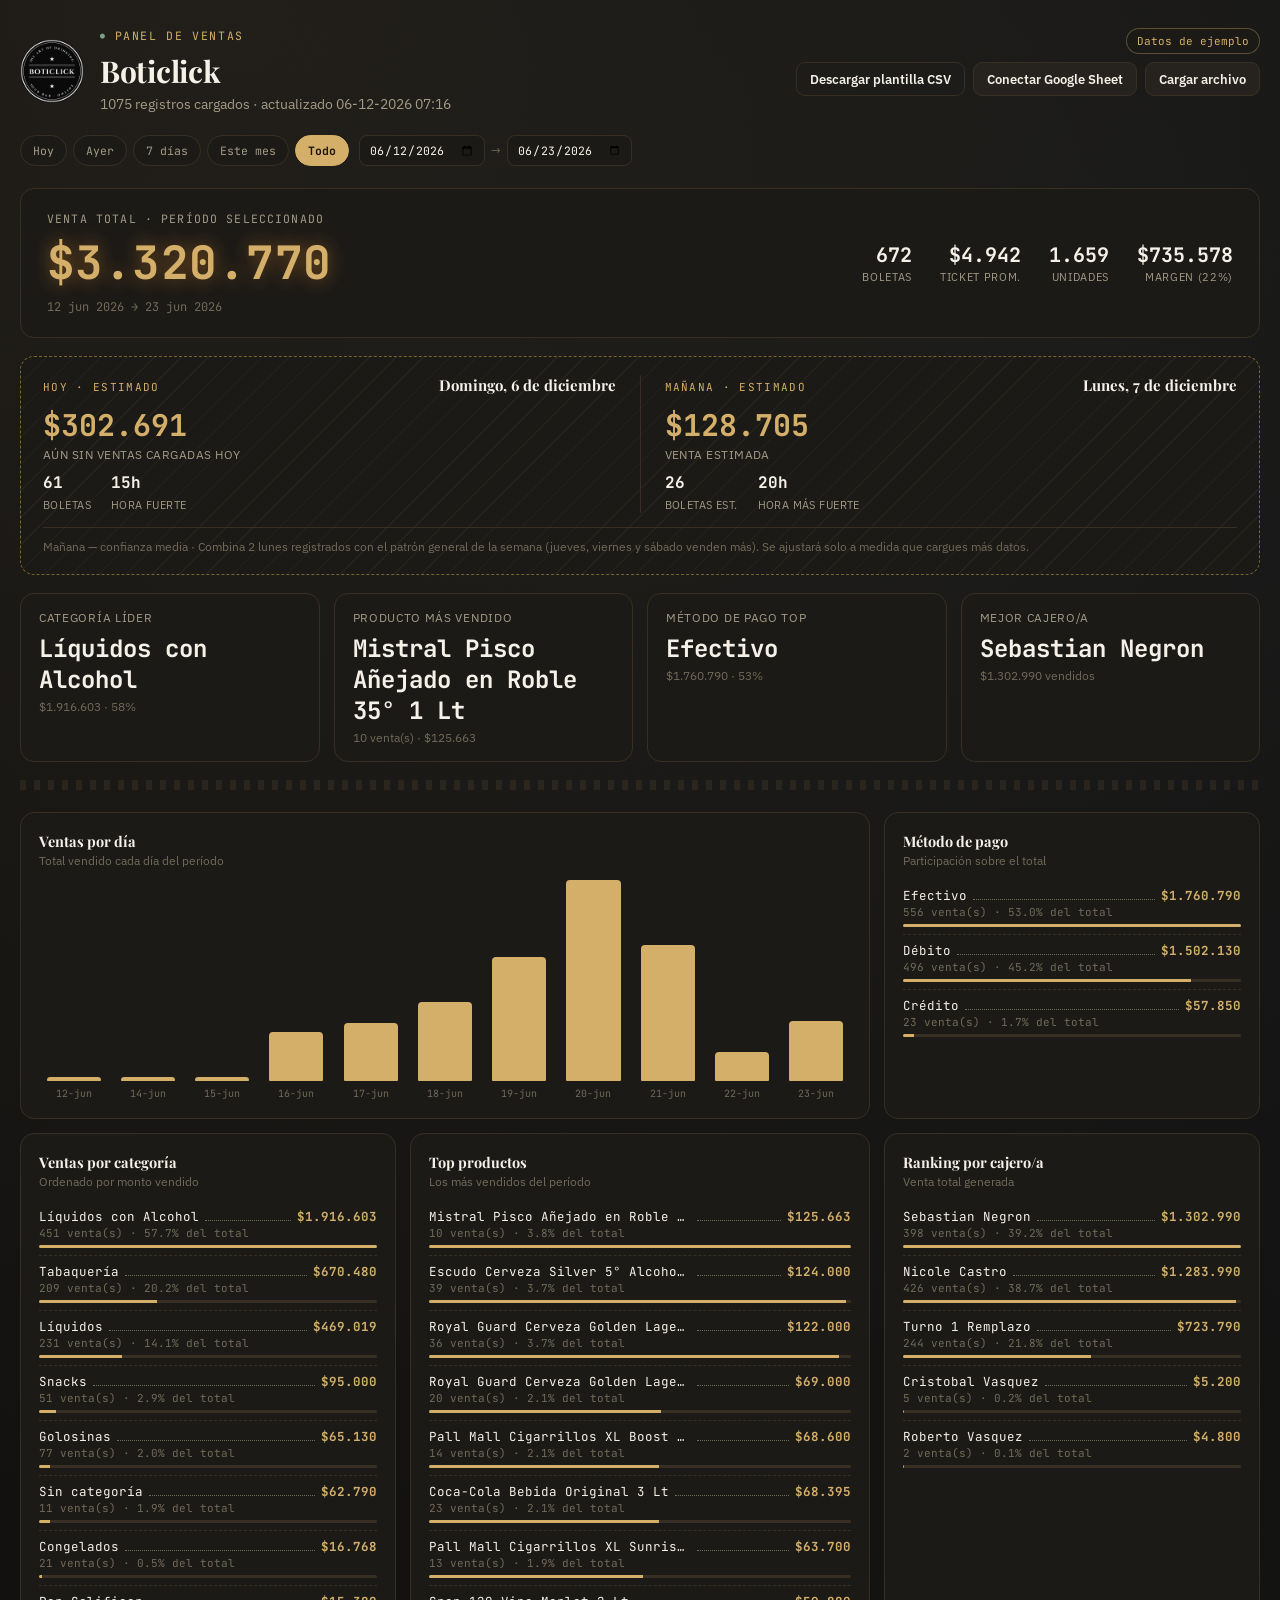
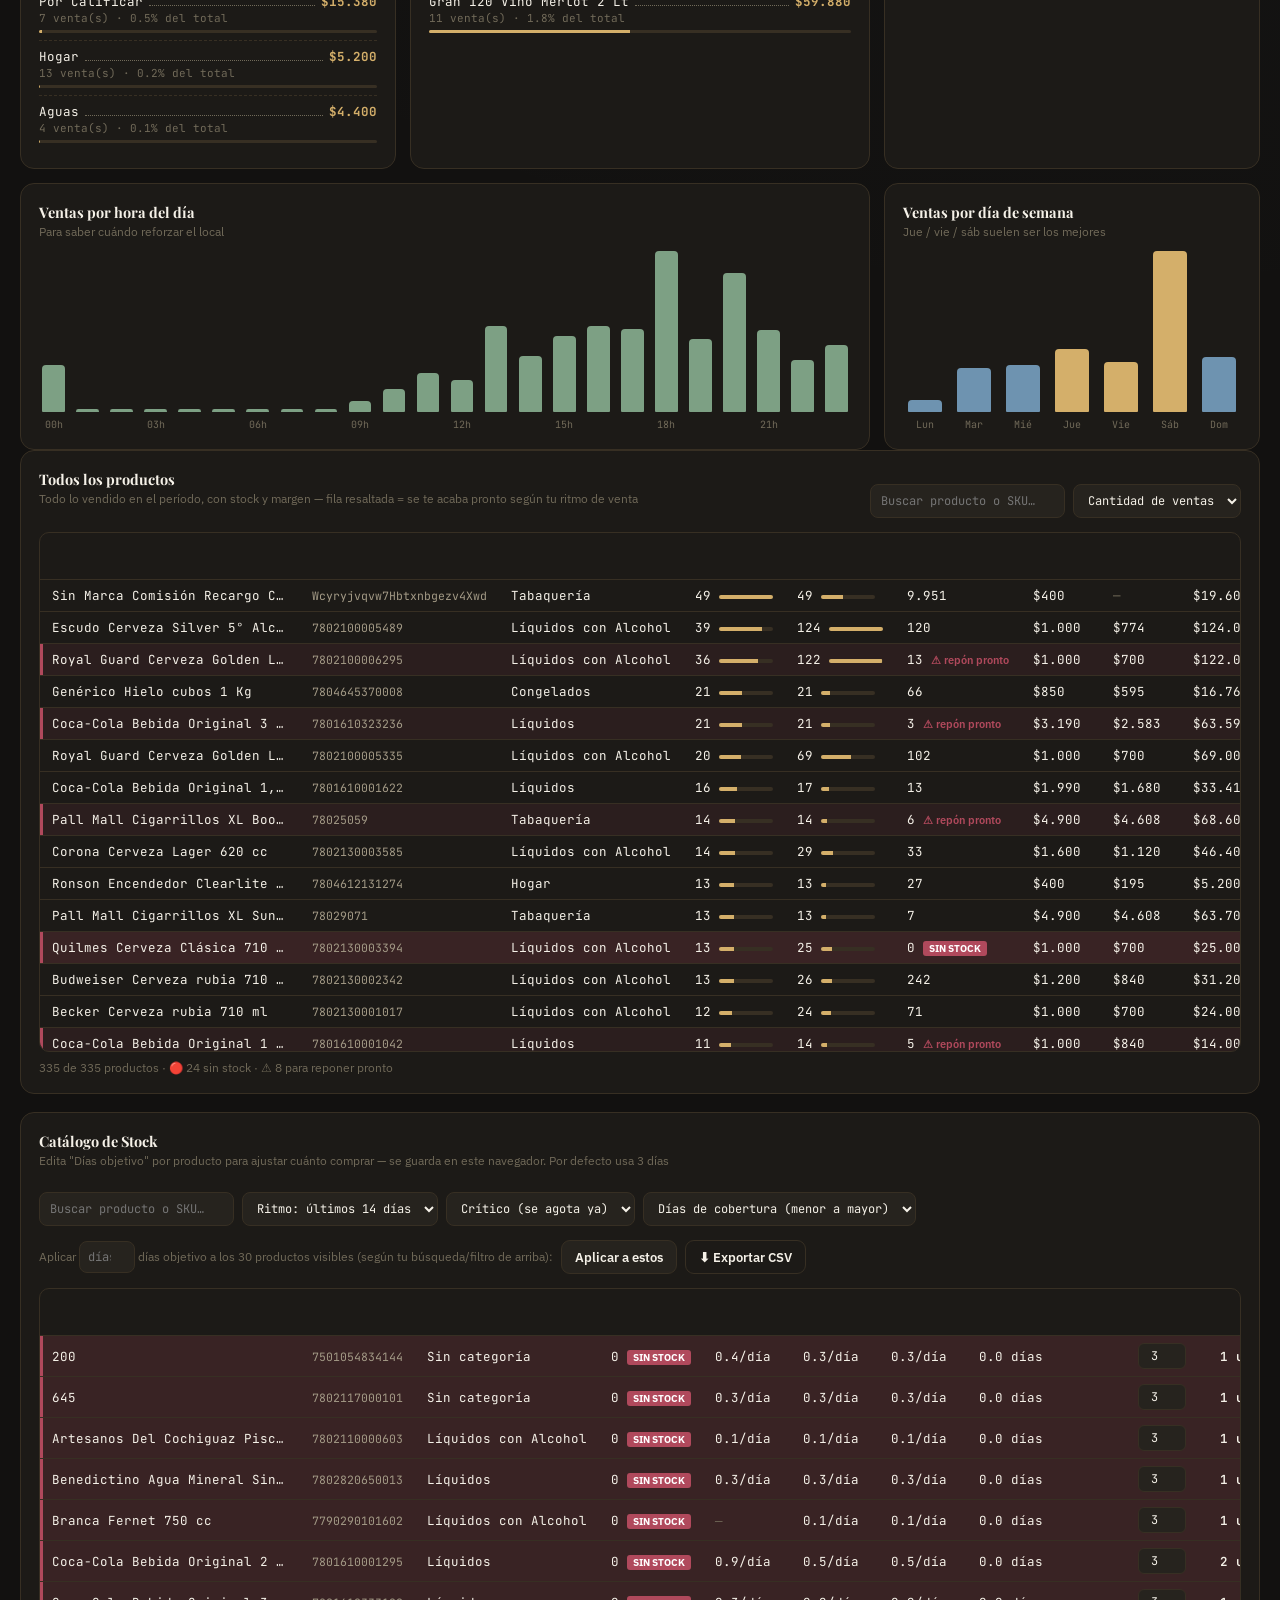
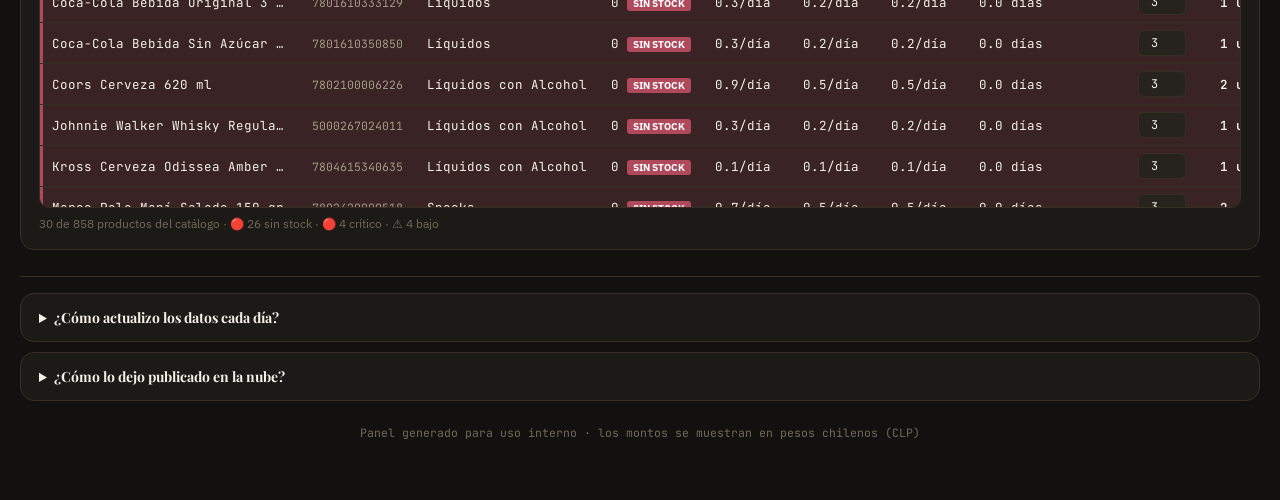
==== commit 7c020a9f: "Add files via upload" ====
--- a/dashboard.html
+++ b/dashboard.html
@@ -192,6 +192,42 @@
 
   .empty-msg{color:var(--muted-dim);font-size:12.5px;font-family:var(--font-body);padding:20px 0;text-align:center;}
 
+  /* ---------- Todos los productos ---------- */
+  .products-head{display:flex;justify-content:space-between;align-items:flex-end;flex-wrap:wrap;gap:12px;margin-bottom:14px;}
+  .products-controls{display:flex;gap:8px;flex-wrap:wrap;}
+  .input-sm{background:var(--surface-2);border:1px solid var(--border);color:var(--text);padding:7px 10px;border-radius:8px;font-family:var(--font-mono);font-size:12px;}
+  .input-sm:focus{outline:none;border-color:var(--gold-dim);}
+  select.input-sm{cursor:pointer;}
+  .dias-objetivo-input{width:48px;background:var(--surface-2);border:1px solid var(--border);color:var(--text);padding:4px 6px;border-radius:6px;font-family:var(--font-mono);font-size:12px;text-align:center;}
+  .dias-objetivo-input:focus{outline:none;border-color:var(--gold-dim);}
+  .dias-objetivo-input.is-custom{border-color:var(--gold-dim);color:var(--gold);}
+  .comprar-cell{font-weight:600;}
+  .comprar-cell.comprar-needed{color:var(--gold);}
+  .comprar-zero{color:var(--muted-dim);font-weight:400;}
+  .table-wrap{max-height:520px;overflow-y:auto;overflow-x:auto;border:1px solid var(--border);border-radius:10px;}
+  table.products-table{width:100%;min-width:1190px;border-collapse:collapse;font-family:var(--font-mono);font-size:12.5px;}
+  table.products-table thead th{
+    position:sticky;top:0;background:var(--surface-2);text-align:left;padding:9px 12px;
+    font-family:var(--font-body);font-weight:600;font-size:10.5px;text-transform:uppercase;
+    letter-spacing:.05em;color:var(--muted);border-bottom:1px solid var(--border);z-index:1;
+  }
+  table.products-table tbody td{padding:7px 12px;border-bottom:1px solid var(--border);color:var(--text);white-space:nowrap;}
+  table.products-table tbody td:first-child{max-width:260px;overflow:hidden;text-overflow:ellipsis;}
+  table.products-table tbody tr:hover{background:var(--surface-2);}
+  table.products-table tbody tr:last-child td{border-bottom:none;}
+  .unit-bar{height:4px;width:54px;border-radius:3px;background:var(--border);overflow:hidden;display:inline-block;vertical-align:middle;margin-left:8px;}
+  .unit-bar i{display:block;height:100%;background:var(--gold);}
+  tr.stock-low{background:rgba(176,73,92,0.10);box-shadow:inset 3px 0 0 var(--wine);}
+  tr.stock-low td:first-child{color:var(--text);}
+  .low-tag{color:var(--wine);font-size:10.5px;font-family:var(--font-body);font-weight:600;white-space:nowrap;}
+  tr.stock-zero{background:rgba(176,73,92,0.20);box-shadow:inset 3px 0 0 var(--wine);}
+  .zero-tag{color:#fff;background:var(--wine);font-size:10px;font-family:var(--font-body);font-weight:700;white-space:nowrap;padding:1px 6px;border-radius:3px;}
+  .never-sold{color:var(--muted-dim);font-style:italic;}
+  .margin-negative{color:var(--wine);}
+  .margin-pct{color:var(--muted-dim);font-size:10.5px;margin-left:5px;}
+  .empty-cell{color:var(--muted-dim);}
+  table.products-table td:nth-child(2){color:var(--muted);font-size:11.5px;}
+
   /* ---------- Footer / guide ---------- */
   .guide{margin-top:26px;border-top:1px solid var(--border);padding-top:16px;}
   details{background:var(--surface);border:1px solid var(--border);border-radius:var(--radius);padding:14px 18px;margin-bottom:10px;}
@@ -276,6 +312,7 @@
       <div class="aux-stat"><div class="v" id="auxBoletas">0</div><div class="l">Boletas</div></div>
       <div class="aux-stat"><div class="v" id="auxTicket">$0</div><div class="l">Ticket prom.</div></div>
       <div class="aux-stat"><div class="v" id="auxUnidades">0</div><div class="l">Unidades</div></div>
+      <div class="aux-stat"><div class="v" id="auxMargen">$0</div><div class="l" id="auxMargenLabel">Margen</div></div>
     </div>
   </div>
 
@@ -359,6 +396,101 @@
     </div>
   </div>
 
+  <div class="card" style="margin-bottom:18px;">
+    <div class="products-head">
+      <div>
+        <h3>Todos los productos</h3>
+        <p class="card-sub">Todo lo vendido en el período, con stock y margen — fila resaltada = se te acaba pronto según tu ritmo de venta</p>
+      </div>
+      <div class="products-controls">
+        <input type="text" id="productSearch" class="input-sm" placeholder="Buscar producto o SKU…">
+        <select id="productSort" class="input-sm">
+          <option value="transacciones">Cantidad de ventas</option>
+          <option value="cantidad">Unidades vendidas</option>
+          <option value="venta">Monto vendido</option>
+          <option value="nombre">Nombre A-Z</option>
+        </select>
+      </div>
+    </div>
+    <div class="table-wrap">
+      <table class="products-table">
+        <thead>
+          <tr>
+            <th>Producto</th>
+            <th>SKU</th>
+            <th>Categoría</th>
+            <th>Ventas (#)</th>
+            <th>Unidades</th>
+            <th>Stock</th>
+            <th>Precio unit.</th>
+            <th>Costo unit.</th>
+            <th>Venta</th>
+            <th>Costo</th>
+            <th>Margen</th>
+          </tr>
+        </thead>
+        <tbody id="productsTableBody"></tbody>
+      </table>
+    </div>
+    <p class="card-sub" id="productsCount" style="margin-top:8px;margin-bottom:0;"></p>
+  </div>
+
+  <div class="card" style="margin-bottom:18px;">
+    <div class="products-head">
+      <div>
+        <h3>Catálogo de Stock</h3>
+        <p class="card-sub">Edita "Días objetivo" por producto para ajustar cuánto comprar — se guarda en este navegador. Por defecto usa <span id="leadTimeLabel">3</span> días</p>
+      </div>
+      <div class="products-controls">
+        <input type="text" id="catalogSearch" class="input-sm" placeholder="Buscar producto o SKU…">
+        <select id="catalogWindow" class="input-sm">
+          <option value="7">Ritmo: últimos 7 días</option>
+          <option value="14" selected>Ritmo: últimos 14 días</option>
+          <option value="30">Ritmo: últimos 30 días</option>
+        </select>
+        <select id="catalogFilter" class="input-sm">
+          <option value="critico">Crítico (se agota ya)</option>
+          <option value="bajo">Crítico + bajo</option>
+          <option value="sin-stock">Sin stock (0)</option>
+          <option value="todo">Todo el catálogo</option>
+        </select>
+        <select id="catalogSort" class="input-sm">
+          <option value="cobertura">Días de cobertura (menor a mayor)</option>
+          <option value="velocidad">Venta diaria (mayor a menor)</option>
+          <option value="stock">Stock (menor a mayor)</option>
+          <option value="ultimaVenta">Última venta (más antigua)</option>
+          <option value="nombre">Nombre A-Z</option>
+        </select>
+      </div>
+    </div>
+    <div class="products-controls" style="margin-bottom:14px;">
+      <span class="card-sub" style="margin:0;align-self:center;">Aplicar <input type="number" id="bulkDiasObjetivo" class="input-sm" style="width:56px;padding:7px 8px;" min="0" step="1" placeholder="días"> días objetivo a los <span id="bulkCountLabel">0</span> productos visibles (según tu búsqueda/filtro de arriba):</span>
+      <button id="btnApplyBulk">Aplicar a estos</button>
+      <button id="btnExportCatalog" class="ghost">⬇ Exportar CSV</button>
+    </div>
+    <div class="table-wrap">
+      <table class="products-table">
+        <thead>
+          <tr>
+            <th>Producto</th>
+            <th>SKU</th>
+            <th>Categoría</th>
+            <th>Stock</th>
+            <th>Vel. 7d</th>
+            <th>Vel. 14d</th>
+            <th>Vel. 30d</th>
+            <th>Cobertura</th>
+            <th>Días objetivo</th>
+            <th>Comprar</th>
+            <th>Última venta</th>
+          </tr>
+        </thead>
+        <tbody id="catalogTableBody"></tbody>
+      </table>
+    </div>
+    <p class="card-sub" id="catalogCount" style="margin-top:8px;margin-bottom:0;"></p>
+  </div>
+
   <div class="guide">
     <details>
       <summary>¿Cómo actualizo los datos cada día?</summary>
@@ -382,11 +514,24 @@
 // pega aquí el enlace publicado como CSV (ver guía al final de la página) y deja
 // el resto del archivo tal cual.
 const CONFIG = {
-  sheetCsvUrl: '', // ej: 'https://docs.google.com/spreadsheets/d/e/XXXX/pub?output=csv'
+  sheetCsvUrl: 'https://docs.google.com/spreadsheets/d/1tLzyFAB9iz8ko-bWXfkGs5V8RD66O33sfFyhnq603BU/export?format=csv&gid=774414098',
+  // La hoja de Stock se referencia por NOMBRE de pestaña (no necesita gid).
+  // Si alguna vez renombras la pestaña, actualiza 'Stock' aquí.
+  stockCsvUrl: 'https://docs.google.com/spreadsheets/d/1tLzyFAB9iz8ko-bWXfkGs5V8RD66O33sfFyhnq603BU/gviz/tq?tqx=out:csv&sheet=Stock',
+  lowStockThreshold: 5,
+  // Días que te demoras tú, en la práctica, desde que notas que algo se está acabando
+  // hasta que tienes más stock en el local (reabasto + margen de seguridad).
+  // Esto define qué tan "crítico" es un producto: si la cobertura (stock ÷ venta diaria)
+  // es menor a este número, te vas a quedar sin stock antes de poder reponer.
+  // Ajusta este número a tu realidad — puede que valga la pena tener uno más alto para
+  // licores importados (que demoran más en llegar) y uno más bajo para lo que compras
+  // en el minimarket de la esquina, pero por ahora es un solo número para todo el catálogo.
+  leadTimeDays: 3,
   storeName: 'Boticlick'
 };
 
 document.getElementById('storeName').textContent = CONFIG.storeName;
+document.getElementById('leadTimeLabel').textContent = CONFIG.leadTimeDays;
 
 /* ============== Utils ============== */
 function pad(n){ return String(n).padStart(2,'0'); }
@@ -399,11 +544,31 @@
     .trim();
 }
 
+// Códigos de barras: si la celda en Sheets quedó formateada como NÚMERO en vez de TEXTO,
+// el export CSV puede traerla con separador de miles ("7.802.100.005.489") o en notación
+// científica ("7,8021E+12"). Normalizamos ambos casos a solo dígitos para que el cruce
+// por SKU funcione sin importar cómo esté formateada la celda en tu Sheet.
+function normalizeSku(raw){
+  if (raw === undefined || raw === null) return '';
+  const s = String(raw).trim();
+  if (!s) return '';
+  if (/^\d+([.,]\d+)?[eE][+\-]?\d+$/.test(s)){
+    const n = Number(s.replace(',', '.'));
+    if (!isNaN(n)) return String(Math.round(n));
+  }
+  if (/^[\d.,\s]+$/.test(s)){
+    const stripped = s.replace(/[.,\s]/g, '');
+    if (/^\d+$/.test(stripped)) return stripped;
+  }
+  return s;
+}
+
 const HEADER_MAP = {
   'fecha':'fecha','hora':'hora','categoria':'categoria','producto':'producto',
   'metododepago':'metodoPago','metodopago':'metodoPago','cajero':'cajero','precio':'precio',
   'cantidad':'cantidad','venta':'venta','estado':'estado',
-  'nventa':'nVenta','numeroventa':'nVenta','nrodeventa':'nVenta'
+  'nventa':'nVenta','numeroventa':'nVenta','nrodeventa':'nVenta',
+  'codigodebarras':'sku','sku':'sku'
 };
 
 function parseNumber(v){
@@ -415,9 +580,20 @@
   s = s.replace(/[^0-9.,-]/g,'');
   const hasComma = s.includes(','), hasDot = s.includes('.');
   if (hasComma && hasDot){
-    s = s.replace(/\./g,'').replace(',', '.');
+    // El separador que aparece más al final es el decimal; el otro es de miles.
+    if (s.lastIndexOf(',') > s.lastIndexOf('.')){
+      s = s.replace(/\./g,'').replace(',', '.');
+    } else {
+      s = s.replace(/,/g,'');
+    }
   } else if (hasComma && !hasDot){
-    s = s.replace(',', '.');
+    const parts = s.split(',');
+    const lastPart = parts[parts.length-1];
+    if (parts.length > 1 && lastPart.length === 3 && /^\d+$/.test(lastPart)){
+      s = s.replace(/,/g,''); // miles: "9,990" -> "9990"
+    } else {
+      s = s.replace(',', '.'); // decimal: "13,5" -> "13.5"
+    }
   } else if (!hasComma && hasDot){
     const parts = s.split('.');
     if (parts.length > 1 && parts[parts.length-1].length === 3){
@@ -469,6 +645,7 @@
     nVenta: rec.nVenta !== undefined ? String(rec.nVenta) : '',
     categoria: (rec.categoria || 'Sin categoría').toString().trim() || 'Sin categoría',
     producto: (rec.producto || 'Sin nombre').toString().trim() || 'Sin nombre',
+    sku: normalizeSku(rec.sku),
     metodoPago: (rec.metodoPago || 'Sin dato').toString().trim() || 'Sin dato',
     cajero: (rec.cajero || 'Sin dato').toString().trim() || 'Sin dato',
     precio: parseNumber(rec.precio),
@@ -484,6 +661,55 @@
   return true;
 }
 
+/* ---------- Hoja Stock (cruce de costo/precio/stock por producto) ---------- */
+const STOCK_HEADER_MAP = {
+  'productocompleto':'producto',
+  'categoria':'categoria',
+  'codigodebarras':'barcode',
+  'codinterno':'codInterno',
+  'stock':'stock',
+  'costoconiva':'costo',
+  'precioconiva':'precio'
+};
+
+// La planilla de stock trae algunos montos en miles mal tipeados (p.ej. "1,20" en vez de "1.200"),
+// que Sheets termina guardando como el número 1.2. Si el monto tiene decimales, o es un entero
+// menor a 60 (no hay productos reales bajo $60), asumimos que está en miles y lo corregimos.
+function fixStockMoney(v){
+  if (!v) return 0;
+  const hasFraction = Math.abs(v - Math.round(v)) > 1e-9;
+  if (hasFraction || v < 60) return v * 1000;
+  return v;
+}
+
+function mapStockRow(raw){
+  const rec = {};
+  for (const key in raw){
+    const canon = STOCK_HEADER_MAP[normKey(key)];
+    if (canon && rec[canon] === undefined) rec[canon] = raw[key];
+  }
+  const producto = (rec.producto || '').toString().trim();
+  return {
+    producto,
+    categoria: (rec.categoria || '').toString().trim() || 'Sin categoría',
+    sku: normalizeSku(rec.barcode),
+    stock: Math.round(parseNumber(rec.stock)) || 0,
+    costo: fixStockMoney(parseNumber(rec.costo)),
+    precio: fixStockMoney(parseNumber(rec.precio))
+  };
+}
+
+function buildStockMap(rawRows){
+  const map = new Map();
+  rawRows.forEach(raw=>{
+    const r = mapStockRow(raw);
+    if (r.sku) map.set(r.sku, r);
+  });
+  return map;
+}
+
+let stockMap = new Map();
+
 function fmtCLP(n){
   return '$' + Math.round(n || 0).toLocaleString('es-CL');
 }
@@ -499,6 +725,23 @@
   const [y,m,d] = isoStr.split('-').map(Number);
   const dt = new Date(y, m-1, d);
   return dt.toLocaleDateString('es-CL',{day:'2-digit',month:'short',year:'numeric'});
+}
+
+/* ---------- Aritmética de fechas ISO (para ventanas de velocidad de venta) ---------- */
+function isoToDate(iso){
+  const [y,m,d] = iso.split('-').map(Number);
+  return new Date(y, m-1, d);
+}
+function dateToIso(dt){
+  return `${dt.getFullYear()}-${pad(dt.getMonth()+1)}-${pad(dt.getDate())}`;
+}
+function addDaysIso(iso, n){
+  const dt = isoToDate(iso);
+  dt.setDate(dt.getDate() + n);
+  return dateToIso(dt);
+}
+function daysBetweenIso(a, b){
+  return Math.round((isoToDate(b) - isoToDate(a)) / 86400000);
 }
 
 /* Parser CSV propio (soporta campos con comas si vienen entre comillas) */
@@ -607,9 +850,197 @@
   const map = groupSum(data, r=>r.cajero);
   return [...map.entries()].map(([k,v])=>({name:k,...v})).sort((a,b)=>b.venta-a.venta);
 }
+// Agrupa por SKU siempre que exista (así "Coca-Cola 1Lt retornable" y "...desechable",
+// que comparten nombre pero son productos/costos distintos, nunca se mezclan).
+// Si una venta no trae SKU, se agrupa por nombre como respaldo.
+function productKey(r){
+  return r.sku ? ('sku:' + r.sku) : ('nosku:' + r.producto);
+}
+
+function productSampleMap(data){
+  const map = new Map();
+  data.forEach(r=>{
+    const k = productKey(r);
+    if (!map.has(k)) map.set(k, {producto: r.producto, categoria: r.categoria, sku: r.sku || null});
+  });
+  return map;
+}
+
+function resolveProduct(key, sample){
+  const stockInfo = sample.sku ? stockMap.get(sample.sku) : null;
+  return {
+    name: (stockInfo && stockInfo.producto) ? stockInfo.producto : sample.producto,
+    categoria: sample.categoria || (stockInfo && stockInfo.categoria) || 'Sin categoría',
+    sku: sample.sku || null,
+    stockInfo
+  };
+}
+
 function computeTopProducts(data, n=8){
   const map = groupSum(data, r=>r.producto);
   return [...map.entries()].map(([k,v])=>({name:k,...v})).sort((a,b)=>b.venta-a.venta).slice(0,n);
+}
+
+function computeAllProducts(data){
+  const map = groupSum(data, productKey);
+  const samples = productSampleMap(data);
+  const { velocities } = computeVelocityMap();
+  return [...map.entries()].map(([k,v])=>{
+    const { name, categoria, sku, stockInfo } = resolveProduct(k, samples.get(k));
+    const tieneCosto = !!stockInfo && stockInfo.costo > 0;
+    const costoUnitario = tieneCosto ? stockInfo.costo : null;
+    const precioUnitario = (stockInfo && stockInfo.precio > 0) ? stockInfo.precio : null;
+    const costoVenta = tieneCosto ? stockInfo.costo * v.cantidad : null;
+    const margen = tieneCosto ? v.venta - costoVenta : null;
+    const margenPct = (tieneCosto && v.venta) ? (margen / v.venta * 100) : null;
+    const stock = stockInfo ? stockInfo.stock : null;
+    const vel14 = (sku && velocities.get(sku)) ? velocities.get(sku)[14] : 0;
+    const cobertura = stock !== null ? coverageDays(stock, vel14) : null;
+    const tier = stock !== null ? replenishTier(stock, cobertura, getDiasObjetivo(sku)) : null;
+    return {
+      name, categoria, sku,
+      stock, cobertura, tier,
+      costoUnitario, precioUnitario, costoVenta, margen, margenPct,
+      ...v
+    };
+  });
+}
+
+function computeMarginSummary(data){
+  const products = computeAllProducts(data);
+  let ventaConCosto = 0, costoTotal = 0, ventaSinCosto = 0;
+  products.forEach(p=>{
+    if (p.costoVenta !== null){ ventaConCosto += p.venta; costoTotal += p.costoVenta; }
+    else { ventaSinCosto += p.venta; }
+  });
+  const margen = ventaConCosto - costoTotal;
+  const margenPct = ventaConCosto ? (margen / ventaConCosto * 100) : 0;
+  return { margen, margenPct, ventaConCosto, costoTotal, ventaSinCosto };
+}
+
+/* ---------- Catálogo completo de Stock (vendidos o no) ---------- */
+// Última fecha de venta por SKU, usando SIEMPRE todo el historial cargado
+// (no el filtro de fecha activo), para saber si un producto realmente no rota.
+function computeLastSaleBySku(data){
+  const map = new Map();
+  data.forEach(r=>{
+    if (!r.sku) return;
+    const cur = map.get(r.sku);
+    if (!cur || r.fecha > cur) map.set(r.sku, r.fecha);
+  });
+  return map;
+}
+
+function sumUnitsBySkuInRange(data, startIso, endIso){
+  const map = new Map();
+  data.forEach(r=>{
+    if (!r.sku || !r.fecha) return;
+    if (r.fecha < startIso || r.fecha > endIso) return;
+    map.set(r.sku, (map.get(r.sku) || 0) + r.cantidad);
+  });
+  return map;
+}
+
+const VELOCITY_WINDOWS = [7, 14, 30];
+
+// Unidades/día promedio por SKU en 3 ventanas (7/14/30 días), usando SIEMPRE todo el
+// historial cargado, anclado en la fecha más reciente que tengas registrada (no en la
+// fecha de "hoy" del computador, por si llevas un día sin cargar ventas).
+// Si tienes menos historial que el tamaño de la ventana, se divide por los días reales
+// de historial disponibles (para no subestimar la venta diaria de un local recién armado).
+function computeVelocityMap(){
+  const dates = allRecords.map(r=>r.fecha).filter(Boolean);
+  const result = new Map();
+  if (!dates.length) return { velocities: result, totalHistoryDays: 0, maxDate: null };
+  const maxDate = dates.reduce((a,b)=> a>b?a:b);
+  const minDate = dates.reduce((a,b)=> a<b?a:b);
+  const totalHistoryDays = daysBetweenIso(minDate, maxDate) + 1;
+
+  const unitsPerWindow = {};
+  VELOCITY_WINDOWS.forEach(w=>{
+    let startIso = addDaysIso(maxDate, -(w - 1));
+    if (startIso < minDate) startIso = minDate;
+    unitsPerWindow[w] = sumUnitsBySkuInRange(allRecords, startIso, maxDate);
+  });
+
+  const skus = new Set();
+  VELOCITY_WINDOWS.forEach(w=> unitsPerWindow[w].forEach((_,sku)=>skus.add(sku)));
+  skus.forEach(sku=>{
+    const v = {};
+    VELOCITY_WINDOWS.forEach(w=>{
+      const effectiveDays = Math.max(1, Math.min(w, totalHistoryDays));
+      v[w] = (unitsPerWindow[w].get(sku) || 0) / effectiveDays;
+    });
+    result.set(sku, v);
+  });
+  return { velocities: result, totalHistoryDays, maxDate };
+}
+
+function coverageDays(stock, vel){
+  if (!vel || vel <= 0) return null; // sin venta reciente: la cobertura no aplica
+  return stock / vel;
+}
+
+// 'sin-stock' = ya no tienes nada. 'critico' = se acaba antes de que puedas reponer.
+// 'bajo' = se acaba poco después de reponer (queda poco margen). 'ok' = tranquilo.
+// null = no ha vendido en la ventana elegida, no se puede evaluar el ritmo.
+function replenishTier(stock, coverage, diasObjetivo){
+  if (stock === 0) return 'sin-stock';
+  if (coverage === null) return null;
+  if (coverage < diasObjetivo) return 'critico';
+  if (coverage < diasObjetivo * 2) return 'bajo';
+  return 'ok';
+}
+
+/* Días objetivo por producto, editables en la tabla y guardados en este navegador
+   (localStorage) — si no se ha editado uno en particular, se usa CONFIG.leadTimeDays. */
+const DIAS_OBJETIVO_KEY = 'boticlick_dias_objetivo_v1';
+let diasObjetivoOverrides = {};
+try {
+  diasObjetivoOverrides = JSON.parse(localStorage.getItem(DIAS_OBJETIVO_KEY) || '{}');
+} catch(e){ diasObjetivoOverrides = {}; }
+
+function getDiasObjetivo(sku){
+  const v = sku ? diasObjetivoOverrides[sku] : undefined;
+  return (v !== undefined && v !== null && !isNaN(v)) ? v : CONFIG.leadTimeDays;
+}
+
+function setDiasObjetivo(sku, value){
+  if (!sku) return;
+  if (value === '' || value === null || isNaN(value) || Number(value) === CONFIG.leadTimeDays){
+    delete diasObjetivoOverrides[sku];
+  } else {
+    diasObjetivoOverrides[sku] = Math.max(0, Number(value));
+  }
+  try { localStorage.setItem(DIAS_OBJETIVO_KEY, JSON.stringify(diasObjetivoOverrides)); }
+  catch(e){ /* localStorage no disponible: el cambio queda solo en memoria por esta sesión */ }
+}
+
+function computeStockCatalog(windowDays){
+  const { velocities } = computeVelocityMap();
+  const lastSaleMap = computeLastSaleBySku(allRecords);
+
+  return [...stockMap.values()].map(s=>{
+    const v = s.sku ? velocities.get(s.sku) : null;
+    const vel7 = v ? v[7] : 0, vel14 = v ? v[14] : 0, vel30 = v ? v[30] : 0;
+    const velSel = v ? v[windowDays] : 0;
+    const cobertura = coverageDays(s.stock, velSel);
+    const diasObjetivo = getDiasObjetivo(s.sku);
+    const comprar = velSel > 0 ? Math.max(0, Math.ceil(diasObjetivo * velSel) - s.stock) : 0;
+    return {
+      name: s.producto,
+      sku: s.sku,
+      categoria: s.categoria,
+      stock: s.stock,
+      precio: s.precio,
+      vel7, vel14, vel30, velSel,
+      cobertura,
+      diasObjetivo,
+      comprar,
+      tier: replenishTier(s.stock, cobertura, diasObjetivo),
+      ultimaVenta: (s.sku && lastSaleMap.get(s.sku)) || null
+    };
+  });
 }
 
 /* ---------- Día de semana y estimación ---------- */
@@ -760,6 +1191,11 @@
   document.getElementById('auxTicket').textContent = fmtCLP(kpi.ticketProm);
   document.getElementById('auxUnidades').textContent = fmtNum(kpi.unidades);
 
+  const marginSummary = computeMarginSummary(data);
+  document.getElementById('auxMargen').textContent = fmtCLP(marginSummary.margen);
+  document.getElementById('auxMargenLabel').textContent =
+    marginSummary.ventaConCosto ? `Margen (${marginSummary.margenPct.toFixed(0)}%)` : 'Margen';
+
   if (data.length){
     const dates = data.map(r=>r.fecha).sort();
     document.getElementById('lcdRangeLabel').textContent =
@@ -813,7 +1249,254 @@
   renderBars('chartWeekday', weekdayItems, '#6E93B0', 1);
 
   renderForecast();
-}
+  renderProductsTable();
+  renderStockCatalogTable();
+}
+
+function renderProductsTable(){
+  const all = computeAllProducts(filteredRecords);
+  const search = (document.getElementById('productSearch').value || '').toLowerCase().trim();
+  const sortBy = document.getElementById('productSort').value;
+
+  let list = all;
+  if (search){
+    list = list.filter(p =>
+      p.name.toLowerCase().includes(search) ||
+      (p.sku && p.sku.toLowerCase().includes(search))
+    );
+  }
+  if (sortBy === 'transacciones') list = [...list].sort((a,b)=> b.count - a.count);
+  else if (sortBy === 'cantidad') list = [...list].sort((a,b)=> b.cantidad - a.cantidad);
+  else if (sortBy === 'venta') list = [...list].sort((a,b)=> b.venta - a.venta);
+  else list = [...list].sort((a,b)=> a.name.localeCompare(b.name, 'es'));
+
+  const maxUnits = Math.max(...all.map(p=>p.cantidad), 1);
+  const maxCount = Math.max(...all.map(p=>p.count), 1);
+  const tbody = document.getElementById('productsTableBody');
+
+  if (!list.length){
+    tbody.innerHTML = '<tr><td colspan="11"><div class="empty-msg">Sin productos que coincidan</div></td></tr>';
+  } else {
+    tbody.innerHTML = list.map(p => {
+      const stockKnown = p.stock !== null;
+      const isZero = stockKnown && p.stock === 0;
+      const isUrgent = p.tier === 'critico' || p.tier === 'bajo';
+      const stockCell = stockKnown
+        ? `${fmtNum(p.stock)}${isZero ? ' <span class="zero-tag">SIN STOCK</span>' : (isUrgent ? ' <span class="low-tag">⚠ repón pronto</span>' : '')}`
+        : '<span class="empty-cell">—</span>';
+      const precioUnitCell = p.precioUnitario !== null ? fmtCLP(p.precioUnitario) : '<span class="empty-cell">—</span>';
+      const costoUnitCell = p.costoUnitario !== null ? fmtCLP(p.costoUnitario) : '<span class="empty-cell">—</span>';
+      const costoCell = p.costoVenta !== null ? fmtCLP(p.costoVenta) : '<span class="empty-cell">—</span>';
+      const margenCell = p.margen !== null
+        ? `<span class="${p.margen < 0 ? 'margin-negative' : ''}">${fmtCLP(p.margen)}</span><span class="margin-pct">${p.margenPct.toFixed(0)}%</span>`
+        : '<span class="empty-cell">—</span>';
+      const skuCell = p.sku ? p.sku : '<span class="empty-cell">—</span>';
+      const rowClass = isZero ? 'stock-zero' : (isUrgent ? 'stock-low' : '');
+      return `
+      <tr class="${rowClass}">
+        <td title="${p.name}">${p.name}</td>
+        <td title="${p.sku || ''}">${skuCell}</td>
+        <td>${p.categoria}</td>
+        <td>${fmtNum(p.count)}<span class="unit-bar"><i style="width:${(p.count/maxCount*100).toFixed(0)}%"></i></span></td>
+        <td>${fmtNum(p.cantidad)}<span class="unit-bar"><i style="width:${(p.cantidad/maxUnits*100).toFixed(0)}%"></i></span></td>
+        <td>${stockCell}</td>
+        <td>${precioUnitCell}</td>
+        <td>${costoUnitCell}</td>
+        <td>${fmtCLP(p.venta)}</td>
+        <td>${costoCell}</td>
+        <td>${margenCell}</td>
+      </tr>`;
+    }).join('');
+  }
+
+  const sinStockAll = all.filter(p => p.stock === 0).length;
+  const urgentAll = all.filter(p => p.tier === 'critico' || p.tier === 'bajo').length;
+  document.getElementById('productsCount').textContent = all.length
+    ? `${list.length} de ${all.length} productos` +
+      (sinStockAll ? ` · 🔴 ${sinStockAll} sin stock` : '') +
+      (urgentAll ? ` · ⚠ ${urgentAll} para reponer pronto` : '')
+    : 'Sin productos en este período';
+}
+
+function tierRowClass(tier){
+  if (tier === 'sin-stock') return 'stock-zero';
+  if (tier === 'critico' || tier === 'bajo') return 'stock-low';
+  return '';
+}
+function stockCellContent(stock, tier){
+  if (tier === 'sin-stock') return `0 <span class="zero-tag">SIN STOCK</span>`;
+  if (tier === 'critico') return `${fmtNum(stock)} <span class="low-tag">🔴 crítico</span>`;
+  if (tier === 'bajo') return `${fmtNum(stock)} <span class="low-tag">⚠ bajo</span>`;
+  return fmtNum(stock);
+}
+function comprarCellContent(comprar){
+  return comprar > 0
+    ? `<span class="comprar-needed">${fmtNum(comprar)} uds.</span>`
+    : `<span class="comprar-zero">Cubierto</span>`;
+}
+
+let currentCatalogList = [];
+
+function renderStockCatalogTable(){
+  const windowDays = Number(document.getElementById('catalogWindow').value);
+  const all = computeStockCatalog(windowDays);
+  const search = (document.getElementById('catalogSearch').value || '').toLowerCase().trim();
+  const filterMode = document.getElementById('catalogFilter').value;
+  const sortBy = document.getElementById('catalogSort').value;
+
+  let list = all;
+  if (filterMode === 'critico') list = list.filter(p => p.tier === 'critico' || p.tier === 'sin-stock');
+  else if (filterMode === 'bajo') list = list.filter(p => p.tier === 'critico' || p.tier === 'bajo' || p.tier === 'sin-stock');
+  else if (filterMode === 'sin-stock') list = list.filter(p => p.stock === 0);
+
+  if (search){
+    list = list.filter(p =>
+      p.name.toLowerCase().includes(search) ||
+      (p.sku && p.sku.toLowerCase().includes(search))
+    );
+  }
+
+  // Cobertura nula (sin venta reciente) se ordena al final: no es urgente, es "no se sabe".
+  if (sortBy === 'velocidad') {
+    list = [...list].sort((a,b) => b.velSel - a.velSel);
+  } else if (sortBy === 'stock') {
+    list = [...list].sort((a,b) => a.stock - b.stock);
+  } else if (sortBy === 'ultimaVenta') {
+    list = [...list].sort((a,b) => (a.ultimaVenta || '0000-00-00').localeCompare(b.ultimaVenta || '0000-00-00'));
+  } else if (sortBy === 'nombre') {
+    list = [...list].sort((a,b) => a.name.localeCompare(b.name, 'es'));
+  } else {
+    list = [...list].sort((a,b) => {
+      if (a.cobertura === null && b.cobertura === null) return 0;
+      if (a.cobertura === null) return 1;
+      if (b.cobertura === null) return -1;
+      return a.cobertura - b.cobertura;
+    });
+  }
+
+  currentCatalogList = list;
+
+  const tbody = document.getElementById('catalogTableBody');
+  if (!list.length){
+    tbody.innerHTML = '<tr><td colspan="11"><div class="empty-msg">Sin productos que coincidan</div></td></tr>';
+  } else {
+    tbody.innerHTML = list.map(p => {
+      const rowClass = tierRowClass(p.tier);
+      const skuAttr = p.sku || '';
+      const velCell = (v) => v > 0 ? v.toFixed(1) + '/día' : '<span class="never-sold">—</span>';
+      const coberturaCell = p.cobertura !== null
+        ? `${p.cobertura.toFixed(1)} días`
+        : '<span class="never-sold">Sin venta reciente</span>';
+      const isCustom = p.sku && diasObjetivoOverrides[p.sku] !== undefined;
+      const ultimaCell = p.ultimaVenta
+        ? fmtDateLong(p.ultimaVenta)
+        : '<span class="never-sold">Nunca</span>';
+      const skuCell = p.sku ? p.sku : '<span class="empty-cell">—</span>';
+      return `
+      <tr class="${rowClass}" data-sku="${skuAttr}" data-stock="${p.stock}" data-vel-sel="${p.velSel}">
+        <td title="${p.name}">${p.name}</td>
+        <td title="${p.sku || ''}">${skuCell}</td>
+        <td>${p.categoria}</td>
+        <td class="stock-cell">${stockCellContent(p.stock, p.tier)}</td>
+        <td>${velCell(p.vel7)}</td>
+        <td>${velCell(p.vel14)}</td>
+        <td>${velCell(p.vel30)}</td>
+        <td>${coberturaCell}</td>
+        <td>${p.sku ? `<input type="number" class="dias-objetivo-input${isCustom ? ' is-custom' : ''}" data-sku="${skuAttr}" value="${p.diasObjetivo}" min="0" step="1">` : '<span class="empty-cell">—</span>'}</td>
+        <td class="comprar-cell">${comprarCellContent(p.comprar)}</td>
+        <td>${ultimaCell}</td>
+      </tr>`;
+    }).join('');
+  }
+
+  const sinStockAll = all.filter(p => p.tier === 'sin-stock').length;
+  const criticoAll = all.filter(p => p.tier === 'critico').length;
+  const bajoAll = all.filter(p => p.tier === 'bajo').length;
+  document.getElementById('catalogCount').textContent =
+    `${list.length} de ${all.length} productos del catálogo` +
+    (sinStockAll ? ` · 🔴 ${sinStockAll} sin stock` : '') +
+    (criticoAll ? ` · 🔴 ${criticoAll} crítico` : '') +
+    (bajoAll ? ` · ⚠ ${bajoAll} bajo` : '');
+  document.getElementById('bulkCountLabel').textContent = list.length;
+}
+
+document.getElementById('catalogWindow').addEventListener('change', renderStockCatalogTable);
+
+/* Aplicar un mismo "días objetivo" a todos los productos visibles según el filtro/búsqueda activos */
+document.getElementById('btnApplyBulk').addEventListener('click', ()=>{
+  const raw = document.getElementById('bulkDiasObjetivo').value;
+  if (raw === '' || isNaN(Number(raw)) || Number(raw) < 0){
+    setStatus('Escribe un número de días válido antes de aplicar.', true);
+    return;
+  }
+  if (!currentCatalogList.length) return;
+  currentCatalogList.forEach(p=>{ if (p.sku) setDiasObjetivo(p.sku, Number(raw)); });
+  renderStockCatalogTable();
+  setStatus(`Días objetivo actualizado en ${currentCatalogList.length} producto(s) ✓`, false);
+});
+
+/* Exportar a CSV exactamente lo que se ve en la tabla (mismo filtro/orden activos) */
+function csvField(v){
+  const s = String(v ?? '');
+  return /[",\n]/.test(s) ? '"' + s.replace(/"/g,'""') + '"' : s;
+}
+document.getElementById('btnExportCatalog').addEventListener('click', ()=>{
+  if (!currentCatalogList.length){
+    setStatus('No hay productos para exportar con el filtro actual.', true);
+    return;
+  }
+  const headers = ['Producto','SKU','Categoría','Stock','Vel. 7d (u/día)','Vel. 14d (u/día)','Vel. 30d (u/día)','Cobertura (días)','Días objetivo','Comprar (uds)','Última venta'];
+  const rows = currentCatalogList.map(p => [
+    p.name, p.sku || '', p.categoria, p.stock,
+    p.vel7 ? p.vel7.toFixed(2) : 0, p.vel14 ? p.vel14.toFixed(2) : 0, p.vel30 ? p.vel30.toFixed(2) : 0,
+    p.cobertura !== null ? p.cobertura.toFixed(1) : 'Sin venta reciente',
+    p.diasObjetivo, p.comprar, p.ultimaVenta || 'Nunca'
+  ]);
+  const csv = [headers, ...rows].map(row => row.map(csvField).join(',')).join('\n');
+  const blob = new Blob(['\uFEFF' + csv], {type: 'text/csv;charset=utf-8;'});
+  const url = URL.createObjectURL(blob);
+  const a = document.createElement('a');
+  a.href = url;
+  a.download = `catalogo-stock-${isoToday()}.csv`;
+  document.body.appendChild(a);
+  a.click();
+  document.body.removeChild(a);
+  URL.revokeObjectURL(url);
+});
+
+// Edición en vivo de "Días objetivo": actualiza el badge de stock y "Comprar" de esa
+// fila sin re-renderizar toda la tabla (así no se pierde el foco mientras se escribe).
+document.getElementById('catalogTableBody').addEventListener('input', (e)=>{
+  const input = e.target;
+  if (!input.classList.contains('dias-objetivo-input')) return;
+  const sku = input.dataset.sku;
+  const raw = input.value;
+  setDiasObjetivo(sku, raw === '' ? '' : Number(raw));
+
+  const tr = input.closest('tr');
+  const stock = Number(tr.dataset.stock);
+  const velSel = Number(tr.dataset.velSel);
+  const diasObjetivo = getDiasObjetivo(sku);
+  const cobertura = coverageDays(stock, velSel);
+  const tier = replenishTier(stock, cobertura, diasObjetivo);
+  const comprar = velSel > 0 ? Math.max(0, Math.ceil(diasObjetivo * velSel) - stock) : 0;
+
+  tr.className = tierRowClass(tier);
+  tr.querySelector('.stock-cell').innerHTML = stockCellContent(stock, tier);
+  tr.querySelector('.comprar-cell').innerHTML = comprarCellContent(comprar);
+  input.classList.toggle('is-custom', diasObjetivoOverrides[sku] !== undefined);
+});
+document.getElementById('catalogTableBody').addEventListener('blur', (e)=>{
+  const input = e.target;
+  if (!input.classList.contains('dias-objetivo-input')) return;
+  if (input.value === '') input.value = CONFIG.leadTimeDays;
+}, true);
+
+document.getElementById('productSearch').addEventListener('input', renderProductsTable);
+document.getElementById('productSort').addEventListener('change', renderProductsTable);
+document.getElementById('catalogSearch').addEventListener('input', renderStockCatalogTable);
+document.getElementById('catalogFilter').addEventListener('change', renderStockCatalogTable);
+document.getElementById('catalogSort').addEventListener('change', renderStockCatalogTable);
 
 function renderForecast(){
   const today = new Date();
@@ -957,6 +1640,12 @@
   e.target.value = '';
 });
 
+/* Evita que el navegador devuelva una copia vieja de la hoja en vez de la última versión */
+function withCacheBust(url){
+  const sep = url.includes('?') ? '&' : '?';
+  return url + sep + '_cb=' + Date.now();
+}
+
 /* Google Sheet connect */
 document.getElementById('btnConnect').addEventListener('click', ()=>{
   document.getElementById('connectPanel').classList.toggle('open');
@@ -965,7 +1654,7 @@
   const url = document.getElementById('sheetUrlInput').value.trim();
   if (!url){ setStatus('Pega primero el enlace publicado como CSV.', true); return; }
   setStatus('Conectando…', false);
-  fetch(url).then(r=>{
+  fetch(withCacheBust(url), {cache:'no-store'}).then(r=>{
     if (!r.ok) throw new Error('HTTP ' + r.status);
     return r.text();
   }).then(text=>{
@@ -989,15 +1678,36 @@
 });
 
 /* ============== Boot ============== */
-const SAMPLE_DATA = [{"fecha": "2026-06-21", "hora": "00:00", "nVenta": "1782016348490", "categoria": "Congelados", "producto": "Genérico Hielo cubos 1 Kg", "metodoPago": "Crédito", "cajero": "Sebastian Negron", "precio": 850.0, "cantidad": 1.0, "venta": 669.0, "estado": "Completado"}, {"fecha": "2026-06-21", "hora": "00:00", "nVenta": "1782016606911", "categoria": "Congelados", "producto": "Genérico Hielo cubos 1 Kg", "metodoPago": "Crédito", "cajero": "Sebastian Negron", "precio": 850.0, "cantidad": 1.0, "venta": 669.0, "estado": "Completado"}, {"fecha": "2026-06-21", "hora": "17:00", "nVenta": "1782076397476", "categoria": "Congelados", "producto": "Genérico Hielo cubos 1 Kg", "metodoPago": "Débito", "cajero": "Turno 1 Remplazo", "precio": 850.0, "cantidad": 1.0, "venta": 850.0, "estado": "Completado"}, {"fecha": "2026-06-21", "hora": "10:00", "nVenta": "1782051654551", "categoria": "Líquidos con Alcohol", "producto": "Johnnie Walker Whisky Red Label 1 Lt", "metodoPago": "Efectivo", "cajero": "Turno 1 Remplazo", "precio": 15990.0, "cantidad": 1.0, "venta": 15990.0, "estado": "Completado"}, {"fecha": "2026-06-21", "hora": "13:00", "nVenta": "1782063623608", "categoria": "Líquidos con Alcohol", "producto": "Johnnie Walker Whisky Red Label 1 Lt", "metodoPago": "Efectivo", "cajero": "Turno 1 Remplazo", "precio": 15990.0, "cantidad": 1.0, "venta": 15990.0, "estado": "Completado"}, {"fecha": "2026-06-21", "hora": "00:00", "nVenta": "1782016348490", "categoria": "Líquidos con Alcohol", "producto": "Mistral Pisco Añejado en Roble 35° 1 Lt", "metodoPago": "Crédito", "cajero": "Sebastian Negron", "precio": 7990.0, "cantidad": 1.0, "venta": 6290.0, "estado": "Completado"}, {"fecha": "2026-06-21", "hora": "00:00", "nVenta": "1782016606911", "categoria": "Líquidos con Alcohol", "producto": "Mistral Pisco Añejado en Roble 35° 1 Lt", "metodoPago": "Crédito", "cajero": "Sebastian Negron", "precio": 7990.0, "cantidad": 1.0, "venta": 6290.0, "estado": "Completado"}, {"fecha": "2026-06-21", "hora": "14:00", "nVenta": "1782066663914", "categoria": "Líquidos", "producto": "Coca-Cola Bebida Original 1 Lt", "metodoPago": "Efectivo", "cajero": "Turno 1 Remplazo", "precio": 1000.0, "cantidad": 2.0, "venta": 2000.0, "estado": "Completado"}, {"fecha": "2026-06-21", "hora": "00:00", "nVenta": "1782014829118", "categoria": "Tabaquería", "producto": "Sin Marca Comisión Recargo Cigarrillos Cajetilla 20 1 Uni", "metodoPago": "Débito", "cajero": "Sebastian Negron", "precio": 400.0, "cantidad": 1.0, "venta": 400.0, "estado": "Completado"}, {"fecha": "2026-06-21", "hora": "00:00", "nVenta": "1782015109192", "categoria": "Tabaquería", "producto": "Sin Marca Comisión Recargo Cigarrillos Cajetilla 20 1 Uni", "metodoPago": "Débito", "cajero": "Sebastian Negron", "precio": 400.0, "cantidad": 1.0, "venta": 400.0, "estado": "Completado"}, {"fecha": "2026-06-21", "hora": "00:00", "nVenta": "1782016606911", "categoria": "Tabaquería", "producto": "Sin Marca Comisión Recargo Cigarrillos Cajetilla 20 1 Uni", "metodoPago": "Crédito", "cajero": "Sebastian Negron", "precio": 400.0, "cantidad": 1.0, "venta": 400.0, "estado": "Completado"}, {"fecha": "2026-06-21", "hora": "15:00", "nVenta": "1782071466518", "categoria": "Tabaquería", "producto": "Sin Marca Comisión Recargo Cigarrillos Cajetilla 20 1 Uni", "metodoPago": "Débito", "cajero": "Turno 1 Remplazo", "precio": 400.0, "cantidad": 1.0, "venta": 400.0, "estado": "Completado"}, {"fecha": "2026-06-21", "hora": "16:00", "nVenta": "1782073238226", "categoria": "Tabaquería", "producto": "Sin Marca Comisión Recargo Cigarrillos Cajetilla 20 1 Uni", "metodoPago": "Débito", "cajero": "Turno 1 Remplazo", "precio": 400.0, "cantidad": 1.0, "venta": 400.0, "estado": "Completado"}, {"fecha": "2026-06-21", "hora": "20:00", "nVenta": "1782087064351", "categoria": "Tabaquería", "producto": "Sin Marca Comisión Recargo Cigarrillos Cajetilla 20 1 Uni", "metodoPago": "Efectivo", "cajero": "Turno 1 Remplazo", "precio": 400.0, "cantidad": 1.0, "venta": 400.0, "estado": "Completado"}, {"fecha": "2026-06-21", "hora": "13:00", "nVenta": "1782062131673", "categoria": "Líquidos con Alcohol", "producto": "Cristal Cerveza Tradicional 1,2 Lt", "metodoPago": "Efectivo", "cajero": "Turno 1 Remplazo", "precio": 1500.0, "cantidad": 1.0, "venta": 1500.0, "estado": "Completado"}, {"fecha": "2026-06-21", "hora": "15:00", "nVenta": "1782071876315", "categoria": "Líquidos con Alcohol", "producto": "Cristal Cerveza Tradicional 1,2 Lt", "metodoPago": "Débito", "cajero": "Turno 1 Remplazo", "precio": 1500.0, "cantidad": 1.0, "venta": 1500.0, "estado": "Completado"}, {"fecha": "2026-06-21", "hora": "18:00", "nVenta": "1782081552393", "categoria": "Líquidos con Alcohol", "producto": "Cristal Cerveza Tradicional 1,2 Lt", "metodoPago": "Efectivo", "cajero": "Turno 1 Remplazo", "precio": 1500.0, "cantidad": 1.0, "venta": 1500.0, "estado": "Completado"}, {"fecha": "2026-06-21", "hora": "20:00", "nVenta": "1782088293692", "categoria": "Líquidos con Alcohol", "producto": "Cristal Cerveza Tradicional 1,2 Lt", "metodoPago": "Efectivo", "cajero": "Turno 1 Remplazo", "precio": 1500.0, "cantidad": 1.0, "venta": 1500.0, "estado": "Completado"}, {"fecha": "2026-06-21", "hora": "14:00", "nVenta": "1782065225667", "categoria": "Líquidos con Alcohol", "producto": "Dorada Cerveza Lager 1,2 Lt", "metodoPago": "Efectivo", "cajero": "Turno 1 Remplazo", "precio": 1200.0, "cantidad": 2.0, "venta": 2400.0, "estado": "Completado"}, {"fecha": "2026-06-21", "hora": "16:00", "nVenta": "1782074820469", "categoria": "Líquidos con Alcohol", "producto": "Dorada Cerveza Lager 1,2 Lt", "metodoPago": "Efectivo", "cajero": "Turno 1 Remplazo", "precio": 1200.0, "cantidad": 1.0, "venta": 1200.0, "estado": "Completado"}, {"fecha": "2026-06-21", "hora": "17:00", "nVenta": "1782075720856", "categoria": "Líquidos con Alcohol", "producto": "Escudo Cerveza Tradicional 1,2 Lt", "metodoPago": "Efectivo", "cajero": "Turno 1 Remplazo", "precio": 1600.0, "cantidad": 2.0, "venta": 3200.0, "estado": "Completado"}, {"fecha": "2026-06-21", "hora": "00:00", "nVenta": "1782015205465", "categoria": "Líquidos", "producto": "Coca-Cola Bebida Original 1,5 Lt", "metodoPago": "Efectivo", "cajero": "Sebastian Negron", "precio": 1990.0, "cantidad": 1.0, "venta": 1990.0, "estado": "Completado"}, {"fecha": "2026-06-21", "hora": "13:00", "nVenta": "1782063071238", "categoria": "Líquidos", "producto": "Coca-Cola Bebida Sin Azúcar 1,5 Lt", "metodoPago": "Efectivo", "cajero": "Turno 1 Remplazo", "precio": 1990.0, "cantidad": 1.0, "venta": 1990.0, "estado": "Completado"}, {"fecha": "2026-06-21", "hora": "13:00", "nVenta": "1782063284112", "categoria": "Líquidos", "producto": "Coca-Cola Bebida Sin Azúcar 1,5 Lt", "metodoPago": "Débito", "cajero": "Turno 1 Remplazo", "precio": 1990.0, "cantidad": 1.0, "venta": 1990.0, "estado": "Completado"}, {"fecha": "2026-06-21", "hora": "15:00", "nVenta": "1782069418047", "categoria": "Líquidos", "producto": "Coca-Cola Bebida Sin Azúcar 1,5 Lt", "metodoPago": "Efectivo", "cajero": "Turno 1 Remplazo", "precio": 1990.0, "cantidad": 1.0, "venta": 1990.0, "estado": "Completado"}, {"fecha": "2026-06-21", "hora": "14:00", "nVenta": "1782066124439", "categoria": "Líquidos", "producto": "Watt's Néctar Damasco 1,5 Lt", "metodoPago": "Efectivo", "cajero": "Turno 1 Remplazo", "precio": 1890.0, "cantidad": 1.0, "venta": 1890.0, "estado": "Completado"}, {"fecha": "2026-06-21", "hora": "15:00", "nVenta": "1782069418047", "categoria": "Líquidos", "producto": "Watt's Néctar Tutti Frutti - Frutilla 1,5 Lt", "metodoPago": "Efectivo", "cajero": "Turno 1 Remplazo", "precio": 1890.0, "cantidad": 1.0, "venta": 1890.0, "estado": "Completado"}, {"fecha": "2026-06-21", "hora": "16:00", "nVenta": "1782073063200", "categoria": "Líquidos con Alcohol", "producto": "Artesanos Del Cochiguaz Pisco Reservado Transparente 40° 1,5 Lt", "metodoPago": "Débito", "cajero": "Turno 1 Remplazo", "precio": 6990.0, "cantidad": 1.0, "venta": 6990.0, "estado": "Completado"}, {"fecha": "2026-06-21", "hora": "15:00", "nVenta": "1782069418047", "categoria": "Líquidos con Alcohol", "producto": "Clos de Pirque Vino Merlot 1,5 Lt", "metodoPago": "Efectivo", "cajero": "Turno 1 Remplazo", "precio": 4100.0, "cantidad": 1.0, "venta": 4100.0, "estado": "Completado"}, {"fecha": "2026-06-21", "hora": "17:00", "nVenta": "1782077611960", "categoria": "Líquidos con Alcohol", "producto": "Gato Vino Tinto Merlot 1,5 Lt", "metodoPago": "Efectivo", "cajero": "Turno 1 Remplazo", "precio": 3850.0, "cantidad": 1.0, "venta": 3850.0, "estado": "Completado"}, {"fecha": "2026-06-21", "hora": "13:00", "nVenta": "1782064127544", "categoria": "Aguas", "producto": "Cachantún Agua Mineral Strong Gas 1,6 Lt", "metodoPago": "Débito", "cajero": "Turno 1 Remplazo", "precio": 1100.0, "cantidad": 1.0, "venta": 1100.0, "estado": "Completado"}, {"fecha": "2026-06-21", "hora": "17:00", "nVenta": "1782076767836", "categoria": "Líquidos", "producto": "Cachantún Más Agua Saborizada Citrus 1,6 Lt", "metodoPago": "Efectivo", "cajero": "Turno 1 Remplazo", "precio": 1450.0, "cantidad": 1.0, "venta": 1450.0, "estado": "Completado"}, {"fecha": "2026-06-21", "hora": "15:00", "nVenta": "1782068800538", "categoria": "Líquidos", "producto": "Cachantún Más Agua Saborizada Uva 1,6 Lt", "metodoPago": "Débito", "cajero": "Turno 1 Remplazo", "precio": 1450.0, "cantidad": 1.0, "venta": 1450.0, "estado": "Completado"}, {"fecha": "2026-06-21", "hora": "13:00", "nVenta": "1782061588656", "categoria": "Líquidos", "producto": "Vital Agua Mineral Gasificada 1,6 Lt", "metodoPago": "Efectivo", "cajero": "Turno 1 Remplazo", "precio": 1000.0, "cantidad": 1.0, "venta": 1000.0, "estado": "Completado"}, {"fecha": "2026-06-21", "hora": "16:00", "nVenta": "1782073238226", "categoria": "Líquidos", "producto": "Vital Agua Mineral Sin Gas 1,6 Lt", "metodoPago": "Débito", "cajero": "Turno 1 Remplazo", "precio": 1000.0, "cantidad": 1.0, "venta": 1000.0, "estado": "Completado"}, {"fecha": "2026-06-21", "hora": "12:00", "nVenta": "1782060556230", "categoria": "Golosinas", "producto": "Vizzio Bombón  10 gr", "metodoPago": "Efectivo", "cajero": "Turno 1 Remplazo", "precio": 250.0, "cantidad": 3.0, "venta": 750.0, "estado": "Completado"}, {"fecha": "2026-06-21", "hora": "19:00", "nVenta": "1782082913073", "categoria": "Tabaquería", "producto": "Kent Cigarrillos Neo 10 Uni", "metodoPago": "Efectivo", "cajero": "Turno 1 Remplazo", "precio": 3100.0, "cantidad": 1.0, "venta": 3100.0, "estado": "Completado"}, {"fecha": "2026-06-21", "hora": "18:00", "nVenta": "1782082219046", "categoria": "Tabaquería", "producto": "Pall Mall Cigarrillos Azul 10 Uni", "metodoPago": "Efectivo", "cajero": "Turno 1 Remplazo", "precio": 2000.0, "cantidad": 1.0, "venta": 2000.0, "estado": "Completado"}, {"fecha": "2026-06-21", "hora": "20:00", "nVenta": "1782086887913", "categoria": "Tabaquería", "producto": "Pall Mall Cigarrillos Azul 10 Uni", "metodoPago": "Efectivo", "cajero": "Turno 1 Remplazo", "precio": 2000.0, "cantidad": 1.0, "venta": 2000.0, "estado": "Completado"}, {"fecha": "2026-06-21", "hora": "00:00", "nVenta": "1782014829118", "categoria": "Tabaquería", "producto": "Pall Mall Cigarrillos Click On 10 Uni", "metodoPago": "Débito", "cajero": "Sebastian Negron", "precio": 2700.0, "cantidad": 1.0, "venta": 2700.0, "estado": "Completado"}, {"fecha": "2026-06-21", "hora": "15:00", "nVenta": "1782071419078", "categoria": "Tabaquería", "producto": "Pall Mall Cigarrillos Click On 10 Uni", "metodoPago": "Efectivo", "cajero": "Turno 1 Remplazo", "precio": 2700.0, "cantidad": 1.0, "venta": 2700.0, "estado": "Completado"}, {"fecha": "2026-06-21", "hora": "10:00", "nVenta": "1782053035675", "categoria": "Tabaquería", "producto": "Pall Mall Cigarrillos rojo 10 Uni", "metodoPago": "Efectivo", "cajero": "Turno 1 Remplazo", "precio": 2000.0, "cantidad": 1.0, "venta": 2000.0, "estado": "Completado"}, {"fecha": "2026-06-21", "hora": "15:00", "nVenta": "1782069664029", "categoria": "Tabaquería", "producto": "Pall Mall Cigarrillos rojo 10 Uni", "metodoPago": "Efectivo", "cajero": "Turno 1 Remplazo", "precio": 2000.0, "cantidad": 1.0, "venta": 2000.0, "estado": "Completado"}, {"fecha": "2026-06-21", "hora": "14:00", "nVenta": "1782068011291", "categoria": "Por Calificar", "producto": "Rossard Licor Fernet  1000 ml", "metodoPago": "Efectivo", "cajero": "Turno 1 Remplazo", "precio": 6990.0, "cantidad": 1.0, "venta": 6990.0, "estado": "Completado"}, {"fecha": "2026-06-21", "hora": "13:00", "nVenta": "1782064127544", "categoria": "Líquidos", "producto": "Watt's Selección Néctar Naranja 1000 ml", "metodoPago": "Débito", "cajero": "Turno 1 Remplazo", "precio": 1990.0, "cantidad": 1.0, "venta": 1990.0, "estado": "Completado"}, {"fecha": "2026-06-21", "hora": "00:00", "nVenta": "1782017046128", "categoria": "Golosinas", "producto": "BigTime Chicle Menta 11 gr", "metodoPago": "Débito", "cajero": "Sebastian Negron", "precio": 500.0, "cantidad": 1.0, "venta": 500.0, "estado": "Completado"}, {"fecha": "2026-06-21", "hora": "15:00", "nVenta": "1782068753824", "categoria": "Golosinas", "producto": "BigTime Chicle Menta 11 gr", "metodoPago": "Débito", "cajero": "Turno 1 Remplazo", "precio": 500.0, "cantidad": 1.0, "venta": 500.0, "estado": "Completado"}, {"fecha": "2026-06-21", "hora": "15:00", "nVenta": "1782069737223", "categoria": "Golosinas", "producto": "BigTime Chicle Sandía 11 gr", "metodoPago": "Efectivo", "cajero": "Turno 1 Remplazo", "precio": 500.0, "cantidad": 1.0, "venta": 500.0, "estado": "Completado"}, {"fecha": "2026-06-21", "hora": "12:00", "nVenta": "1782058831749", "categoria": "Líquidos", "producto": "Powerade Bebida Deportiva Frozen Blast 1100 ml", "metodoPago": "Débito", "cajero": "Turno 1 Remplazo", "precio": 1600.0, "cantidad": 1.0, "venta": 1600.0, "estado": "Completado"}, {"fecha": "2026-06-21", "hora": "19:00", "nVenta": "1782085564808", "categoria": "Golosinas", "producto": "Vizzio Chocolate Bombom 13 gr", "metodoPago": "Débito", "cajero": "Turno 1 Remplazo", "precio": 250.0, "cantidad": 4.0, "venta": 1000.0, "estado": "Completado"}, {"fecha": "2026-06-21", "hora": "19:00", "nVenta": "1782085615924", "categoria": "Golosinas", "producto": "Vizzio Chocolate Bombom 13 gr", "metodoPago": "Efectivo", "cajero": "Turno 1 Remplazo", "precio": 250.0, "cantidad": 2.0, "venta": 500.0, "estado": "Completado"}, {"fecha": "2026-06-21", "hora": "20:00", "nVenta": "1782087632901", "categoria": "Golosinas", "producto": "Vizzio Chocolate Bombom 13 gr", "metodoPago": "Efectivo", "cajero": "Turno 1 Remplazo", "precio": 250.0, "cantidad": 4.0, "venta": 1000.0, "estado": "Completado"}, {"fecha": "2026-06-21", "hora": "18:00", "nVenta": "1782082121938", "categoria": "Snacks", "producto": "Costa Galletas Mantequilla 140 gr", "metodoPago": "Efectivo", "cajero": "Turno 1 Remplazo", "precio": 1200.0, "cantidad": 1.0, "venta": 1200.0, "estado": "Completado"}, {"fecha": "2026-06-21", "hora": "00:00", "nVenta": "1782014829118", "categoria": "Hogar", "producto": "Ronson Encendedor Clearlite 17 gr", "metodoPago": "Débito", "cajero": "Sebastian Negron", "precio": 400.0, "cantidad": 1.0, "venta": 400.0, "estado": "Completado"}, {"fecha": "2026-06-21", "hora": "21:00", "nVenta": "1782091777013", "categoria": "Hogar", "producto": "Ronson Encendedor Clearlite 17 gr", "metodoPago": "Efectivo", "cajero": "Turno 1 Remplazo", "precio": 400.0, "cantidad": 1.0, "venta": 400.0, "estado": "Completado"}, {"fecha": "2026-06-21", "hora": "00:00", "nVenta": "1782015205465", "categoria": "Tabaquería", "producto": "Pall Mall Cigarrillos Azul 18 Uni", "metodoPago": "Efectivo", "cajero": "Sebastian Negron", "precio": 3000.0, "cantidad": 1.0, "venta": 3000.0, "estado": "Completado"}, {"fecha": "2026-06-21", "hora": "19:00", "nVenta": "1782085066642", "categoria": "Tabaquería", "producto": "Pall Mall Cigarrillos rojo 18 Uni", "metodoPago": "Efectivo", "cajero": "Turno 1 Remplazo", "precio": 3000.0, "cantidad": 1.0, "venta": 3000.0, "estado": "Completado"}, {"fecha": "2026-06-21", "hora": "20:00", "nVenta": "1782089153826", "categoria": "Líquidos", "producto": "Pepsi Bebida Original 2 Lt", "metodoPago": "Efectivo", "cajero": "Turno 1 Remplazo", "precio": 2290.0, "cantidad": 1.0, "venta": 2290.0, "estado": "Completado"}, {"fecha": "2026-06-21", "hora": "15:00", "nVenta": "1782071876315", "categoria": "Líquidos", "producto": "Coca-Cola Bebida Original 2 Lt", "metodoPago": "Débito", "cajero": "Turno 1 Remplazo", "precio": 1890.0, "cantidad": 1.0, "venta": 1890.0, "estado": "Completado"}, {"fecha": "2026-06-21", "hora": "16:00", "nVenta": "1782073864529", "categoria": "Líquidos", "producto": "Coca-Cola Bebida Original 2 Lt", "metodoPago": "Efectivo", "cajero": "Turno 1 Remplazo", "precio": 1890.0, "cantidad": 1.0, "venta": 1890.0, "estado": "Completado"}, {"fecha": "2026-06-21", "hora": "18:00", "nVenta": "1782081552393", "categoria": "Líquidos", "producto": "Coca-Cola Bebida Original 2 Lt", "metodoPago": "Efectivo", "cajero": "Turno 1 Remplazo", "precio": 1890.0, "cantidad": 1.0, "venta": 1890.0, "estado": "Completado"}, {"fecha": "2026-06-21", "hora": "14:00", "nVenta": "1782065653239", "categoria": "Líquidos", "producto": "Coca-Cola Bebida Sin Azúcar 2 Lt", "metodoPago": "Efectivo", "cajero": "Turno 1 Remplazo", "precio": 1890.0, "cantidad": 1.0, "venta": 1890.0, "estado": "Completado"}, {"fecha": "2026-06-21", "hora": "13:00", "nVenta": "1782063284112", "categoria": "Líquidos con Alcohol", "producto": "Aromo Vino Exportación Blend Cabernet Sauvignon - Carmenere 2 Lt", "metodoPago": "Débito", "cajero": "Turno 1 Remplazo", "precio": 4790.0, "cantidad": 1.0, "venta": 4790.0, "estado": "Completado"}, {"fecha": "2026-06-21", "hora": "00:00", "nVenta": "1782015205465", "categoria": "Líquidos con Alcohol", "producto": "Gran 120 Vino Merlot 2 Lt", "metodoPago": "Efectivo", "cajero": "Sebastian Negron", "precio": 4990.0, "cantidad": 1.0, "venta": 4990.0, "estado": "Completado"}, {"fecha": "2026-06-21", "hora": "00:00", "nVenta": "1782017046128", "categoria": "Líquidos con Alcohol", "producto": "Gran 120 Vino Merlot 2 Lt", "metodoPago": "Débito", "cajero": "Sebastian Negron", "precio": 4990.0, "cantidad": 1.0, "venta": 4990.0, "estado": "Completado"}, {"fecha": "2026-06-21", "hora": "14:00", "nVenta": "1782067683069", "categoria": "Líquidos con Alcohol", "producto": "Gran 120 Vino Merlot 2 Lt", "metodoPago": "Efectivo", "cajero": "Turno 1 Remplazo", "precio": 4990.0, "cantidad": 1.0, "venta": 4990.0, "estado": "Completado"}, {"fecha": "2026-06-21", "hora": "18:00", "nVenta": "1782081392369", "categoria": "Líquidos con Alcohol", "producto": "Clos de Pirque Vino Cabernet Sauvignon 2 Lt", "metodoPago": "Efectivo", "cajero": "Turno 1 Remplazo", "precio": 4200.0, "cantidad": 1.0, "venta": 4200.0, "estado": "Completado"}, {"fecha": "2026-06-21", "hora": "13:00", "nVenta": "1782061778075", "categoria": "Tabaquería", "producto": "Vuse Vaporizador Raspberry 2 ml", "metodoPago": "Débito", "cajero": "Turno 1 Remplazo", "precio": 6990.0, "cantidad": 1.0, "venta": 6990.0, "estado": "Completado"}, {"fecha": "2026-06-21", "hora": "00:00", "nVenta": "1782015175502", "categoria": "Líquidos", "producto": "Coca-Cola Bebida Sin Azúcar 2,5 Lt", "metodoPago": "Efectivo", "cajero": "Sebastian Negron", "precio": 2490.0, "cantidad": 1.0, "venta": 2490.0, "estado": "Completado"}, {"fecha": "2026-06-21", "hora": "15:00", "nVenta": "1782071419078", "categoria": "Líquidos con Alcohol", "producto": "Jägermeister Licor de Hierbas  20 ml", "metodoPago": "Efectivo", "cajero": "Turno 1 Remplazo", "precio": 1100.0, "cantidad": 2.0, "venta": 2200.0, "estado": "Completado"}, {"fecha": "2026-06-21", "hora": "16:00", "nVenta": "1782075274279", "categoria": "Tabaquería", "producto": "Lucky Strike Cigarrillos Red Patterson 20 Uni", "metodoPago": "Efectivo", "cajero": "Turno 1 Remplazo", "precio": 3700.0, "cantidad": 1.0, "venta": 3700.0, "estado": "Completado"}, {"fecha": "2026-06-21", "hora": "11:00", "nVenta": "1782057199744", "categoria": "Tabaquería", "producto": "Pall Mall Cigarrillos Azul 20 Uni", "metodoPago": "Efectivo", "cajero": "Turno 1 Remplazo", "precio": 3600.0, "cantidad": 1.0, "venta": 3600.0, "estado": "Completado"}, {"fecha": "2026-06-21", "hora": "12:00", "nVenta": "1782058399878", "categoria": "Tabaquería", "producto": "Pall Mall Cigarrillos Azul 20 Uni", "metodoPago": "Efectivo", "cajero": "Turno 1 Remplazo", "precio": 3600.0, "cantidad": 1.0, "venta": 3600.0, "estado": "Completado"}, {"fecha": "2026-06-21", "hora": "15:00", "nVenta": "1782069664029", "categoria": "Tabaquería", "producto": "Pall Mall Cigarrillos Azul 20 Uni", "metodoPago": "Efectivo", "cajero": "Turno 1 Remplazo", "precio": 3600.0, "cantidad": 1.0, "venta": 3600.0, "estado": "Completado"}, {"fecha": "2026-06-21", "hora": "17:00", "nVenta": "1782077666067", "categoria": "Tabaquería", "producto": "Pall Mall Cigarrillos Azul 20 Uni", "metodoPago": "Efectivo", "cajero": "Turno 1 Remplazo", "precio": 3600.0, "cantidad": 1.0, "venta": 3600.0, "estado": "Completado"}, {"fecha": "2026-06-21", "hora": "20:00", "nVenta": "1782087064351", "categoria": "Tabaquería", "producto": "Pall Mall Cigarrillos Azul 20 Uni", "metodoPago": "Efectivo", "cajero": "Turno 1 Remplazo", "precio": 3600.0, "cantidad": 1.0, "venta": 3600.0, "estado": "Completado"}, {"fecha": "2026-06-21", "hora": "00:00", "nVenta": "1782016606911", "categoria": "Tabaquería", "producto": "Kent Cigarrillos Neo 20 Uni", "metodoPago": "Crédito", "cajero": "Sebastian Negron", "precio": 5200.0, "cantidad": 1.0, "venta": 5200.0, "estado": "Completado"}, {"fecha": "2026-06-21", "hora": "00:00", "nVenta": "1782015109192", "categoria": "Tabaquería", "producto": "Kent Cigarrillos Neo Spalsh 20 Uni", "metodoPago": "Débito", "cajero": "Sebastian Negron", "precio": 5400.0, "cantidad": 1.0, "venta": 5400.0, "estado": "Completado"}, {"fecha": "2026-06-21", "hora": "15:00", "nVenta": "1782071466518", "categoria": "Tabaquería", "producto": "Lucky Strike Cigarrillos Blue Sin Aditivos 20 Uni", "metodoPago": "Débito", "cajero": "Turno 1 Remplazo", "precio": 4000.0, "cantidad": 1.0, "venta": 4000.0, "estado": "Completado"}, {"fecha": "2026-06-21", "hora": "16:00", "nVenta": "1782073238226", "categoria": "Tabaquería", "producto": "Lucky Strike Cigarrillos Click Frost Xtend 20 Uni", "metodoPago": "Débito", "cajero": "Turno 1 Remplazo", "precio": 6000.0, "cantidad": 1.0, "venta": 6000.0, "estado": "Completado"}, {"fecha": "2026-06-21", "hora": "11:00", "nVenta": "1782057161381", "categoria": "Tabaquería", "producto": "Lucky Strike Cigarrillos Compact Click 20 Uni", "metodoPago": "Efectivo", "cajero": "Turno 1 Remplazo", "precio": 4700.0, "cantidad": 1.0, "venta": 4700.0, "estado": "Completado"}, {"fecha": "2026-06-21", "hora": "19:00", "nVenta": "1782086305813", "categoria": "Tabaquería", "producto": "Lucky Strike Cigarrillos Compact Click 20 Uni", "metodoPago": "Efectivo", "cajero": "Turno 1 Remplazo", "precio": 4700.0, "cantidad": 1.0, "venta": 4700.0, "estado": "Completado"}, {"fecha": "2026-06-21", "hora": "10:00", "nVenta": "1782051816249", "categoria": "Tabaquería", "producto": "Pall Mall Cigarrillos Rojo XL 20 Uni", "metodoPago": "Efectivo", "cajero": "Turno 1 Remplazo", "precio": 4100.0, "cantidad": 1.0, "venta": 4100.0, "estado": "Completado"}, {"fecha": "2026-06-21", "hora": "14:00", "nVenta": "1782067119995", "categoria": "Tabaquería", "producto": "Pall Mall Cigarrillos XL Boost 20 Uni", "metodoPago": "Efectivo", "cajero": "Turno 1 Remplazo", "precio": 4900.0, "cantidad": 1.0, "venta": 4900.0, "estado": "Completado"}, {"fecha": "2026-06-21", "hora": "20:00", "nVenta": "1782088355304", "categoria": "Tabaquería", "producto": "Pall Mall Cigarrillos XL Sunrise Mix 20 Uni", "metodoPago": "Efectivo", "cajero": "Turno 1 Remplazo", "precio": 4900.0, "cantidad": 1.0, "venta": 4900.0, "estado": "Completado"}, {"fecha": "2026-06-21", "hora": "18:00", "nVenta": "1782082156550", "categoria": "Líquidos con Alcohol", "producto": "White Horse Whisky  200 cc", "metodoPago": "Débito", "cajero": "Turno 1 Remplazo", "precio": 3490.0, "cantidad": 1.0, "venta": 3490.0, "estado": "Completado"}, {"fecha": "2026-06-21", "hora": "13:00", "nVenta": "1782061778075", "categoria": "Snacks", "producto": "Cheezels Suflés Sabor Queso 200 gr", "metodoPago": "Débito", "cajero": "Turno 1 Remplazo", "precio": 2100.0, "cantidad": 1.0, "venta": 2100.0, "estado": "Completado"}, {"fecha": "2026-06-21", "hora": "15:00", "nVenta": "1782068800538", "categoria": "Snacks", "producto": "Cheezels Suflés Sabor Queso 200 gr", "metodoPago": "Débito", "cajero": "Turno 1 Remplazo", "precio": 2100.0, "cantidad": 1.0, "venta": 2100.0, "estado": "Completado"}, {"fecha": "2026-06-21", "hora": "13:00", "nVenta": "1782063071238", "categoria": "Líquidos con Alcohol", "producto": "Jack Daniel's Whiskey N° 7 200 ml", "metodoPago": "Efectivo", "cajero": "Turno 1 Remplazo", "precio": 7100.0, "cantidad": 1.0, "venta": 7100.0, "estado": "Completado"}, {"fecha": "2026-06-21", "hora": "20:00", "nVenta": "1782089153826", "categoria": "Líquidos con Alcohol", "producto": "Aromo Vino Exportación Merlot 2000 ml", "metodoPago": "Efectivo", "cajero": "Turno 1 Remplazo", "precio": 4790.0, "cantidad": 1.0, "venta": 4790.0, "estado": "Completado"}, {"fecha": "2026-06-21", "hora": "00:00", "nVenta": "1782015945049", "categoria": "Tabaquería", "producto": "Ronson Encendedor Just Ronson, Variedades 21 gr", "metodoPago": "Débito", "cajero": "Sebastian Negron", "precio": 1000.0, "cantidad": 1.0, "venta": 1000.0, "estado": "Completado"}, {"fecha": "2026-06-21", "hora": "15:00", "nVenta": "1782069719894", "categoria": "Golosinas", "producto": "Ambrosoli Caramelos Pastillas Sabor Menta 25 gr", "metodoPago": "Efectivo", "cajero": "Turno 1 Remplazo", "precio": 400.0, "cantidad": 1.0, "venta": 400.0, "estado": "Completado"}, {"fecha": "2026-06-21", "hora": "20:00", "nVenta": "1782089943416", "categoria": "Líquidos con Alcohol", "producto": "Mg Spirit Cóctel de Vodka Blueberry Arándano 275 ml", "metodoPago": "Débito", "cajero": "Turno 1 Remplazo", "precio": 1700.0, "cantidad": 1.0, "venta": 1700.0, "estado": "Completado"}, {"fecha": "2026-06-21", "hora": "20:00", "nVenta": "1782089943416", "categoria": "Líquidos con Alcohol", "producto": "Spirit Vodka Cóctel de Piña 275 ml", "metodoPago": "Débito", "cajero": "Turno 1 Remplazo", "precio": 1700.0, "cantidad": 1.0, "venta": 1700.0, "estado": "Completado"}, {"fecha": "2026-06-21", "hora": "20:00", "nVenta": "1782088293692", "categoria": "Líquidos con Alcohol", "producto": "Capel Ice Cóctel de Pisco Manzana 275 ml", "metodoPago": "Efectivo", "cajero": "Turno 1 Remplazo", "precio": 1000.0, "cantidad": 1.0, "venta": 1000.0, "estado": "Completado"}, {"fecha": "2026-06-21", "hora": "00:00", "nVenta": "1782014829118", "categoria": "Líquidos con Alcohol", "producto": "Tres Erres Cóctel de Pisco Ice Guaraná 275 ml", "metodoPago": "Débito", "cajero": "Sebastian Negron", "precio": 1000.0, "cantidad": 2.0, "venta": 2000.0, "estado": "Completado"}, {"fecha": "2026-06-21", "hora": "17:00", "nVenta": "1782077666067", "categoria": "Golosinas", "producto": "Super 8 Galletas bañadas  29 gr", "metodoPago": "Efectivo", "cajero": "Turno 1 Remplazo", "precio": 500.0, "cantidad": 2.0, "venta": 1000.0, "estado": "Completado"}, {"fecha": "2026-06-21", "hora": "15:00", "nVenta": "1782071803474", "categoria": "Líquidos", "producto": "Benedictino Agua Mineral Gasificada 3 Lt", "metodoPago": "Crédito", "cajero": "Turno 1 Remplazo", "precio": 1390.0, "cantidad": 1.0, "venta": 1390.0, "estado": "Completado"}, {"fecha": "2026-06-21", "hora": "12:00", "nVenta": "1782058831749", "categoria": "Líquidos", "producto": "Bilz Bebida Original 3 Lt", "metodoPago": "Débito", "cajero": "Turno 1 Remplazo", "precio": 2490.0, "cantidad": 1.0, "venta": 2490.0, "estado": "Completado"}, {"fecha": "2026-06-21", "hora": "16:00", "nVenta": "1782073063200", "categoria": "Líquidos", "producto": "Canada Dry Bebida Ginger Ale 3 Lt", "metodoPago": "Débito", "cajero": "Turno 1 Remplazo", "precio": 2490.0, "cantidad": 1.0, "venta": 2490.0, "estado": "Completado"}, {"fecha": "2026-06-21", "hora": "00:00", "nVenta": "1782016348490", "categoria": "Líquidos", "producto": "Coca-Cola Bebida Original 3 Lt", "metodoPago": "Crédito", "cajero": "Sebastian Negron", "precio": 3190.0, "cantidad": 1.0, "venta": 2511.0, "estado": "Completado"}, {"fecha": "2026-06-21", "hora": "00:00", "nVenta": "1782016606911", "categoria": "Líquidos", "producto": "Coca-Cola Bebida Original 3 Lt", "metodoPago": "Crédito", "cajero": "Sebastian Negron", "precio": 3190.0, "cantidad": 1.0, "venta": 2511.0, "estado": "Completado"}, {"fecha": "2026-06-21", "hora": "15:00", "nVenta": "1782068899580", "categoria": "Líquidos", "producto": "Coca-Cola Bebida Original 3 Lt", "metodoPago": "Efectivo", "cajero": "Turno 1 Remplazo", "precio": 3190.0, "cantidad": 1.0, "venta": 3190.0, "estado": "Completado"}, {"fecha": "2026-06-21", "hora": "16:00", "nVenta": "1782074730605", "categoria": "Líquidos", "producto": "Coca-Cola Bebida Original 3 Lt", "metodoPago": "Efectivo", "cajero": "Turno 1 Remplazo", "precio": 3190.0, "cantidad": 1.0, "venta": 3190.0, "estado": "Completado"}, {"fecha": "2026-06-21", "hora": "17:00", "nVenta": "1782076767836", "categoria": "Líquidos", "producto": "Coca-Cola Bebida Original 3 Lt", "metodoPago": "Efectivo", "cajero": "Turno 1 Remplazo", "precio": 3190.0, "cantidad": 1.0, "venta": 3190.0, "estado": "Completado"}, {"fecha": "2026-06-21", "hora": "17:00", "nVenta": "1782078702436", "categoria": "Líquidos", "producto": "Coca-Cola Bebida Original 3 Lt", "metodoPago": "Débito", "cajero": "Turno 1 Remplazo", "precio": 3190.0, "cantidad": 1.0, "venta": 3190.0, "estado": "Completado"}, {"fecha": "2026-06-21", "hora": "15:00", "nVenta": "1782069299279", "categoria": "Líquidos", "producto": "Coca-Cola Bebida Sin Azúcar 3 Lt", "metodoPago": "Efectivo", "cajero": "Turno 1 Remplazo", "precio": 3190.0, "cantidad": 1.0, "venta": 3190.0, "estado": "Completado"}, {"fecha": "2026-06-21", "hora": "12:00", "nVenta": "1782060820529", "categoria": "Líquidos", "producto": "Crush Bebida Orange 3 Lt", "metodoPago": "Efectivo", "cajero": "Turno 1 Remplazo", "precio": 2490.0, "cantidad": 1.0, "venta": 2490.0, "estado": "Completado"}, {"fecha": "2026-06-21", "hora": "16:00", "nVenta": "1782073063200", "categoria": "Líquidos", "producto": "Crush Bebida Orange 3 Lt", "metodoPago": "Débito", "cajero": "Turno 1 Remplazo", "precio": 2490.0, "cantidad": 1.0, "venta": 2490.0, "estado": "Completado"}, {"fecha": "2026-06-21", "hora": "20:00", "nVenta": "1782088001946", "categoria": "Líquidos", "producto": "Kem Bebida Original 3 Lt", "metodoPago": "Efectivo", "cajero": "Turno 1 Remplazo", "precio": 2490.0, "cantidad": 1.0, "venta": 2490.0, "estado": "Completado"}, {"fecha": "2026-06-21", "hora": "17:00", "nVenta": "1782076397476", "categoria": "Líquidos", "producto": "Limón Soda Bebida Original 3 Lt", "metodoPago": "Débito", "cajero": "Turno 1 Remplazo", "precio": 2490.0, "cantidad": 1.0, "venta": 2490.0, "estado": "Completado"}, {"fecha": "2026-06-21", "hora": "14:00", "nVenta": "1782067298662", "categoria": "Líquidos", "producto": "Sprite Bebida Lima Limón 3 Lt", "metodoPago": "Efectivo", "cajero": "Turno 1 Remplazo", "precio": 2400.0, "cantidad": 1.0, "venta": 2400.0, "estado": "Completado"}, {"fecha": "2026-06-21", "hora": "13:00", "nVenta": "1782062473382", "categoria": "Líquidos con Alcohol", "producto": "Mahou Cerveza Sin Alcohol 330 cc", "metodoPago": "Efectivo", "cajero": "Turno 1 Remplazo", "precio": 610.0, "cantidad": 1.0, "venta": 610.0, "estado": "Completado"}, {"fecha": "2026-06-21", "hora": "14:00", "nVenta": "1782068142035", "categoria": "Líquidos con Alcohol", "producto": "Corona Cerveza Rubia Six Pack 330 ml", "metodoPago": "Débito", "cajero": "Turno 1 Remplazo", "precio": 6500.0, "cantidad": 1.0, "venta": 6500.0, "estado": "Completado"}, {"fecha": "2026-06-21", "hora": "15:00", "nVenta": "1782069820500", "categoria": "Líquidos con Alcohol", "producto": "Corona Cerveza Rubia Six Pack 330 ml", "metodoPago": "Efectivo", "cajero": "Turno 1 Remplazo", "precio": 6500.0, "cantidad": 1.0, "venta": 6500.0, "estado": "Completado"}, {"fecha": "2026-06-21", "hora": "17:00", "nVenta": "1782076489973", "categoria": "Líquidos", "producto": "Coca-Cola Bebida Original 350 ml", "metodoPago": "Efectivo", "cajero": "Turno 1 Remplazo", "precio": 1300.0, "cantidad": 2.0, "venta": 2600.0, "estado": "Completado"}, {"fecha": "2026-06-21", "hora": "13:00", "nVenta": "1782061778075", "categoria": "Líquidos con Alcohol", "producto": "Gato Cóctel de Vino Cóctel de Vino Gasificado 350 ml", "metodoPago": "Débito", "cajero": "Turno 1 Remplazo", "precio": 1000.0, "cantidad": 1.0, "venta": 1000.0, "estado": "Completado"}, {"fecha": "2026-06-21", "hora": "16:00", "nVenta": "1782072110400", "categoria": "Líquidos con Alcohol", "producto": "Gato Cóctel de Vino Dulce Tinto Gasificado 350 ml", "metodoPago": "Débito", "cajero": "Turno 1 Remplazo", "precio": 1000.0, "cantidad": 1.0, "venta": 1000.0, "estado": "Completado"}, {"fecha": "2026-06-21", "hora": "13:00", "nVenta": "1782061778075", "categoria": "Líquidos con Alcohol", "producto": "Gato Cóctel de Vino Rose Tradicional 350 ml", "metodoPago": "Débito", "cajero": "Turno 1 Remplazo", "precio": 1000.0, "cantidad": 1.0, "venta": 1000.0, "estado": "Completado"}, {"fecha": "2026-06-21", "hora": "20:00", "nVenta": "1782088001946", "categoria": "Líquidos con Alcohol", "producto": "Artesanos Del Cochiguaz Pisco Especial 35° 350 ml", "metodoPago": "Efectivo", "cajero": "Turno 1 Remplazo", "precio": 2590.0, "cantidad": 1.0, "venta": 2590.0, "estado": "Completado"}, {"fecha": "2026-06-21", "hora": "13:00", "nVenta": "1782061475728", "categoria": "Líquidos con Alcohol", "producto": "Miller Cerveza Genuine Draft 355 ml", "metodoPago": "Débito", "cajero": "Turno 1 Remplazo", "precio": 1000.0, "cantidad": 1.0, "venta": 1000.0, "estado": "Completado"}, {"fecha": "2026-06-21", "hora": "13:00", "nVenta": "1782061306742", "categoria": "Líquidos con Alcohol", "producto": "Coors Cerveza Original 355 ml", "metodoPago": "Efectivo", "cajero": "Turno 1 Remplazo", "precio": 6300.0, "cantidad": 1.0, "venta": 6300.0, "estado": "Completado"}, {"fecha": "2026-06-21", "hora": "15:00", "nVenta": "1782068800538", "categoria": "Líquidos con Alcohol", "producto": "Royal Guard Cerveza Premium Lager Six Pack 355 ml", "metodoPago": "Débito", "cajero": "Turno 1 Remplazo", "precio": 5490.0, "cantidad": 1.0, "venta": 5490.0, "estado": "Completado"}, {"fecha": "2026-06-21", "hora": "14:00", "nVenta": "1782067267796", "categoria": "Líquidos", "producto": "Redbull Bebida Energética Original 355 ml", "metodoPago": "Débito", "cajero": "Turno 1 Remplazo", "precio": 1890.0, "cantidad": 1.0, "venta": 1890.0, "estado": "Completado"}, {"fecha": "2026-06-21", "hora": "12:00", "nVenta": "1782058831749", "categoria": "Snacks", "producto": "Kryzpo Papas Fritas Crema cebolla 37 gr", "metodoPago": "Débito", "cajero": "Turno 1 Remplazo", "precio": 1000.0, "cantidad": 1.0, "venta": 1000.0, "estado": "Completado"}, {"fecha": "2026-06-21", "hora": "12:00", "nVenta": "1782059237553", "categoria": "Snacks", "producto": "Kryzpo Papas Fritas Original 37 gr", "metodoPago": "Débito", "cajero": "Turno 1 Remplazo", "precio": 1000.0, "cantidad": 1.0, "venta": 1000.0, "estado": "Completado"}, {"fecha": "2026-06-21", "hora": "12:00", "nVenta": "1782058831749", "categoria": "Snacks", "producto": "Kryzpo Papas Fritas Queso 37 gr", "metodoPago": "Débito", "cajero": "Turno 1 Remplazo", "precio": 1000.0, "cantidad": 1.0, "venta": 1000.0, "estado": "Completado"}, {"fecha": "2026-06-21", "hora": "15:00", "nVenta": "1782069418047", "categoria": "Golosinas", "producto": "Pingüinos Bizcocho Tradicional 40 gr", "metodoPago": "Efectivo", "cajero": "Turno 1 Remplazo", "precio": 800.0, "cantidad": 2.0, "venta": 1600.0, "estado": "Completado"}, {"fecha": "2026-06-21", "hora": "13:00", "nVenta": "1782061475728", "categoria": "Golosinas", "producto": "Kit Kat Oblea Rellena Bañada en Chocolate Bolsa  41,5 gr", "metodoPago": "Débito", "cajero": "Turno 1 Remplazo", "precio": 1200.0, "cantidad": 3.0, "venta": 3600.0, "estado": "Completado"}, {"fecha": "2026-06-21", "hora": "13:00", "nVenta": "1782064127544", "categoria": "Golosinas", "producto": "Kit Kat Oblea Rellena Bañada en Chocolate Bolsa  41,5 gr", "metodoPago": "Débito", "cajero": "Turno 1 Remplazo", "precio": 1200.0, "cantidad": 1.0, "venta": 1200.0, "estado": "Completado"}, {"fecha": "2026-06-21", "hora": "14:00", "nVenta": "1782066663914", "categoria": "Golosinas", "producto": "Kit Kat Oblea Rellena Bañada en Chocolate Bolsa  41,5 gr", "metodoPago": "Efectivo", "cajero": "Turno 1 Remplazo", "precio": 1200.0, "cantidad": 1.0, "venta": 1200.0, "estado": "Completado"}, {"fecha": "2026-06-21", "hora": "15:00", "nVenta": "1782071648569", "categoria": "Líquidos con Alcohol", "producto": "Austral Cerveza Blond Lager 470 cc", "metodoPago": "Débito", "cajero": "Turno 1 Remplazo", "precio": 1300.0, "cantidad": 6.0, "venta": 7800.0, "estado": "Completado"}, {"fecha": "2026-06-21", "hora": "12:00", "nVenta": "1782059237553", "categoria": "Líquidos con Alcohol", "producto": "Cerveza Austral Cerveza Hoppy Lager 470 cc", "metodoPago": "Débito", "cajero": "Turno 1 Remplazo", "precio": 1300.0, "cantidad": 1.0, "venta": 1300.0, "estado": "Completado"}, {"fecha": "2026-06-21", "hora": "15:00", "nVenta": "1782068899580", "categoria": "Líquidos con Alcohol", "producto": "Cristal Cerveza Six Pack 470 cc", "metodoPago": "Efectivo", "cajero": "Turno 1 Remplazo", "precio": 4990.0, "cantidad": 1.0, "venta": 4990.0, "estado": "Completado"}, {"fecha": "2026-06-21", "hora": "15:00", "nVenta": "1782071228092", "categoria": "Líquidos con Alcohol", "producto": "Cristal Cerveza Six Pack 470 cc", "metodoPago": "Efectivo", "cajero": "Turno 1 Remplazo", "precio": 4990.0, "cantidad": 2.0, "venta": 9980.0, "estado": "Completado"}, {"fecha": "2026-06-21", "hora": "13:00", "nVenta": "1782062473382", "categoria": "Líquidos con Alcohol", "producto": "Kross Cerveza Hoppy Ale 470 cc", "metodoPago": "Efectivo", "cajero": "Turno 1 Remplazo", "precio": 1000.0, "cantidad": 1.0, "venta": 1000.0, "estado": "Completado"}, {"fecha": "2026-06-21", "hora": "11:00", "nVenta": "1782054939478", "categoria": "Líquidos con Alcohol", "producto": "Escudo Cerveza  470 ml", "metodoPago": "Efectivo", "cajero": "Turno 1 Remplazo", "precio": 700.0, "cantidad": 2.0, "venta": 1400.0, "estado": "Completado"}, {"fecha": "2026-06-21", "hora": "16:00", "nVenta": "1782073294889", "categoria": "Líquidos con Alcohol", "producto": "Escudo Cerveza  470 ml", "metodoPago": "Efectivo", "cajero": "Turno 1 Remplazo", "precio": 700.0, "cantidad": 2.0, "venta": 1400.0, "estado": "Completado"}, {"fecha": "2026-06-21", "hora": "12:00", "nVenta": "1782059237553", "categoria": "Líquidos con Alcohol", "producto": "Heineken Cerveza Lager 470 ml", "metodoPago": "Débito", "cajero": "Turno 1 Remplazo", "precio": 1100.0, "cantidad": 1.0, "venta": 1100.0, "estado": "Completado"}, {"fecha": "2026-06-21", "hora": "13:00", "nVenta": "1782062473382", "categoria": "Líquidos con Alcohol", "producto": "Odissea Cerveza Pink - Ale 470 ml", "metodoPago": "Efectivo", "cajero": "Turno 1 Remplazo", "precio": 1000.0, "cantidad": 2.0, "venta": 2000.0, "estado": "Completado"}, {"fecha": "2026-06-21", "hora": "14:00", "nVenta": "1782066539661", "categoria": "Líquidos con Alcohol", "producto": "Odissea Cerveza Pink - Ale 470 ml", "metodoPago": "Débito", "cajero": "Turno 1 Remplazo", "precio": 1000.0, "cantidad": 2.0, "venta": 2000.0, "estado": "Completado"}, {"fecha": "2026-06-21", "hora": "13:00", "nVenta": "1782062473382", "categoria": "Líquidos con Alcohol", "producto": "Odissea Cerveza Tropic Ale 470 ml", "metodoPago": "Efectivo", "cajero": "Turno 1 Remplazo", "precio": 1000.0, "cantidad": 2.0, "venta": 2000.0, "estado": "Completado"}, {"fecha": "2026-06-21", "hora": "14:00", "nVenta": "1782066539661", "categoria": "Líquidos con Alcohol", "producto": "Odissea Cerveza Tropic Ale 470 ml", "metodoPago": "Débito", "cajero": "Turno 1 Remplazo", "precio": 1000.0, "cantidad": 2.0, "venta": 2000.0, "estado": "Completado"}, {"fecha": "2026-06-21", "hora": "14:00", "nVenta": "1782067735389", "categoria": "Líquidos con Alcohol", "producto": "Royal Guard Cerveza Tradicional Six Pack 470 ml", "metodoPago": "Efectivo", "cajero": "Turno 1 Remplazo", "precio": 5990.0, "cantidad": 1.0, "venta": 5990.0, "estado": "Completado"}, {"fecha": "2026-06-21", "hora": "13:00", "nVenta": "1782062310906", "categoria": "Líquidos con Alcohol", "producto": "Morenita Malta  473 cc", "metodoPago": "Efectivo", "cajero": "Turno 1 Remplazo", "precio": 1000.0, "cantidad": 6.0, "venta": 6000.0, "estado": "Completado"}, {"fecha": "2026-06-21", "hora": "15:00", "nVenta": "1782068844978", "categoria": "Líquidos con Alcohol", "producto": "Morenita Malta  473 cc", "metodoPago": "Efectivo", "cajero": "Turno 1 Remplazo", "precio": 1000.0, "cantidad": 6.0, "venta": 6000.0, "estado": "Completado"}, {"fecha": "2026-06-21", "hora": "16:00", "nVenta": "1782072204282", "categoria": "Líquidos con Alcohol", "producto": "Morenita Malta  473 cc", "metodoPago": "Débito", "cajero": "Turno 1 Remplazo", "precio": 1000.0, "cantidad": 6.0, "venta": 6000.0, "estado": "Completado"}, {"fecha": "2026-06-21", "hora": "18:00", "nVenta": "1782081552393", "categoria": "Líquidos con Alcohol", "producto": "Morenita Malta  473 cc", "metodoPago": "Efectivo", "cajero": "Turno 1 Remplazo", "precio": 1000.0, "cantidad": 6.0, "venta": 6000.0, "estado": "Completado"}, {"fecha": "2026-06-21", "hora": "20:00", "nVenta": "1782088293692", "categoria": "Líquidos con Alcohol", "producto": "Morenita Malta  473 cc", "metodoPago": "Efectivo", "cajero": "Turno 1 Remplazo", "precio": 1000.0, "cantidad": 6.0, "venta": 6000.0, "estado": "Completado"}, {"fecha": "2026-06-21", "hora": "20:00", "nVenta": "1782089943416", "categoria": "Líquidos con Alcohol", "producto": "Gin Kantal Gin Gin & Berries 473 ml", "metodoPago": "Débito", "cajero": "Turno 1 Remplazo", "precio": 2500.0, "cantidad": 2.0, "venta": 5000.0, "estado": "Completado"}, {"fecha": "2026-06-21", "hora": "16:00", "nVenta": "1782073063200", "categoria": "Líquidos con Alcohol", "producto": "Malta del Sur Cerveza Negra 473 ml", "metodoPago": "Débito", "cajero": "Turno 1 Remplazo", "precio": 5200.0, "cantidad": 1.0, "venta": 5200.0, "estado": "Completado"}, {"fecha": "2026-06-21", "hora": "12:00", "nVenta": "1782060556230", "categoria": "Líquidos", "producto": "Monster Bebida Energética Original 473 ml", "metodoPago": "Efectivo", "cajero": "Turno 1 Remplazo", "precio": 1750.0, "cantidad": 1.0, "venta": 1750.0, "estado": "Completado"}, {"fecha": "2026-06-21", "hora": "14:00", "nVenta": "1782067267796", "categoria": "Líquidos", "producto": "Monster Bebida Energética Original 473 ml", "metodoPago": "Débito", "cajero": "Turno 1 Remplazo", "precio": 1750.0, "cantidad": 1.0, "venta": 1750.0, "estado": "Completado"}, {"fecha": "2026-06-21", "hora": "13:00", "nVenta": "1782062998599", "categoria": "Líquidos con Alcohol", "producto": "Quilmes Cerveza Sin Alcohol Rubia 473 ml", "metodoPago": "Efectivo", "cajero": "Turno 1 Remplazo", "precio": 1100.0, "cantidad": 1.0, "venta": 1100.0, "estado": "Completado"}, {"fecha": "2026-06-21", "hora": "14:00", "nVenta": "1782066539661", "categoria": "Líquidos con Alcohol", "producto": "Quilmes Cerveza Sin Alcohol Rubia 473 ml", "metodoPago": "Débito", "cajero": "Turno 1 Remplazo", "precio": 1100.0, "cantidad": 1.0, "venta": 1100.0, "estado": "Completado"}, {"fecha": "2026-06-21", "hora": "20:00", "nVenta": "1782089153826", "categoria": "Líquidos", "producto": "Score Bebida Energética Gorilla 473 ml", "metodoPago": "Efectivo", "cajero": "Turno 1 Remplazo", "precio": 1200.0, "cantidad": 1.0, "venta": 1200.0, "estado": "Completado"}, {"fecha": "2026-06-21", "hora": "12:00", "nVenta": "1782059237553", "categoria": "Líquidos con Alcohol", "producto": "Kunstmann Cerveza Valdivia Pale Lager 500 cc", "metodoPago": "Débito", "cajero": "Turno 1 Remplazo", "precio": 2100.0, "cantidad": 1.0, "venta": 2100.0, "estado": "Completado"}, {"fecha": "2026-06-21", "hora": "10:00", "nVenta": "1782053056519", "categoria": "Líquidos", "producto": "Coca-Cola Bebida Original 591 ml", "metodoPago": "Débito", "cajero": "Turno 1 Remplazo", "precio": 1290.0, "cantidad": 1.0, "venta": 1290.0, "estado": "Completado"}, {"fecha": "2026-06-21", "hora": "18:00", "nVenta": "1782080805914", "categoria": "Líquidos", "producto": "Sprite Bebida Lima Limón 591 ml", "metodoPago": "Efectivo", "cajero": "Turno 1 Remplazo", "precio": 1290.0, "cantidad": 1.0, "venta": 1290.0, "estado": "Completado"}, {"fecha": "2026-06-21", "hora": "16:00", "nVenta": "1782073238226", "categoria": "Líquidos", "producto": "Vital Agua Mineral Sin Gas 600 ml", "metodoPago": "Débito", "cajero": "Turno 1 Remplazo", "precio": 890.0, "cantidad": 3.0, "venta": 2670.0, "estado": "Completado"}, {"fecha": "2026-06-21", "hora": "12:00", "nVenta": "1782060820529", "categoria": "Líquidos con Alcohol", "producto": "Corona Cerveza Lager 620 cc", "metodoPago": "Efectivo", "cajero": "Turno 1 Remplazo", "precio": 1600.0, "cantidad": 1.0, "venta": 1600.0, "estado": "Completado"}, {"fecha": "2026-06-21", "hora": "16:00", "nVenta": "1782073864529", "categoria": "Líquidos con Alcohol", "producto": "Corona Cerveza Lager 620 cc", "metodoPago": "Efectivo", "cajero": "Turno 1 Remplazo", "precio": 1600.0, "cantidad": 4.0, "venta": 6400.0, "estado": "Completado"}, {"fecha": "2026-06-21", "hora": "16:00", "nVenta": "1782075203034", "categoria": "Líquidos con Alcohol", "producto": "Corona Cerveza Lager 620 cc", "metodoPago": "Efectivo", "cajero": "Turno 1 Remplazo", "precio": 1600.0, "cantidad": 8.0, "venta": 12800.0, "estado": "Completado"}, {"fecha": "2026-06-21", "hora": "20:00", "nVenta": "1782089444359", "categoria": "Líquidos con Alcohol", "producto": "Cristal Cerveza  650 cc", "metodoPago": "Efectivo", "cajero": "Turno 1 Remplazo", "precio": 1100.0, "cantidad": 2.0, "venta": 2200.0, "estado": "Completado"}, {"fecha": "2026-06-21", "hora": "11:00", "nVenta": "1782056095660", "categoria": "Líquidos con Alcohol", "producto": "Heineken Cerveza Lager 650 cc", "metodoPago": "Débito", "cajero": "Turno 1 Remplazo", "precio": 1200.0, "cantidad": 4.0, "venta": 4800.0, "estado": "Completado"}, {"fecha": "2026-06-21", "hora": "00:00", "nVenta": "1782016006753", "categoria": "Líquidos con Alcohol", "producto": "Royal Guard Cerveza Golden Lager 650 cc", "metodoPago": "Débito", "cajero": "Sebastian Negron", "precio": 1000.0, "cantidad": 6.0, "venta": 6000.0, "estado": "Completado"}, {"fecha": "2026-06-21", "hora": "18:00", "nVenta": "1782080710509", "categoria": "Líquidos con Alcohol", "producto": "Royal Guard Cerveza Golden Lager 650 cc", "metodoPago": "Efectivo", "cajero": "Turno 1 Remplazo", "precio": 1000.0, "cantidad": 4.0, "venta": 4000.0, "estado": "Completado"}, {"fecha": "2026-06-21", "hora": "19:00", "nVenta": "1782086394351", "categoria": "Líquidos con Alcohol", "producto": "Miller Cerveza  650 ml", "metodoPago": "Débito", "cajero": "Turno 1 Remplazo", "precio": 2000.0, "cantidad": 1.0, "venta": 2000.0, "estado": "Completado"}, {"fecha": "2026-06-21", "hora": "16:00", "nVenta": "1782074881230", "categoria": "Líquidos con Alcohol", "producto": "Royal Guard Cerveza Premium Lager 650 ml", "metodoPago": "Débito", "cajero": "Turno 1 Remplazo", "precio": 1200.0, "cantidad": 1.0, "venta": 1200.0, "estado": "Completado"}, {"fecha": "2026-06-21", "hora": "19:00", "nVenta": "1782085564808", "categoria": "Líquidos con Alcohol", "producto": "Sol Cerveza Lager 650 ml", "metodoPago": "Débito", "cajero": "Turno 1 Remplazo", "precio": 1390.0, "cantidad": 2.0, "venta": 2780.0, "estado": "Completado"}, {"fecha": "2026-06-21", "hora": "12:00", "nVenta": "1782058539268", "categoria": "Líquidos con Alcohol", "producto": "Stella Artois Cerveza  660 ml", "metodoPago": "Débito", "cajero": "Turno 1 Remplazo", "precio": 1100.0, "cantidad": 3.0, "venta": 3300.0, "estado": "Completado"}, {"fecha": "2026-06-21", "hora": "14:00", "nVenta": "1782065380833", "categoria": "Golosinas", "producto": "Malva choc Malvaviscos Malva Bañada en Chocolate Sabor Surtido 1 Unidad 7 gr", "metodoPago": "Débito", "cajero": "Turno 1 Remplazo", "precio": 100.0, "cantidad": 20.0, "venta": 2000.0, "estado": "Completado"}, {"fecha": "2026-06-21", "hora": "16:00", "nVenta": "1782074730605", "categoria": "Líquidos con Alcohol", "producto": "Ballantine's Cóctel de Whisky Cereza 700 ml", "metodoPago": "Efectivo", "cajero": "Turno 1 Remplazo", "precio": 8990.0, "cantidad": 1.0, "venta": 8990.0, "estado": "Completado"}, {"fecha": "2026-06-21", "hora": "17:00", "nVenta": "1782076767836", "categoria": "Líquidos con Alcohol", "producto": "Capel Cóctel Sour 700 ml", "metodoPago": "Efectivo", "cajero": "Turno 1 Remplazo", "precio": 4790.0, "cantidad": 1.0, "venta": 4790.0, "estado": "Completado"}, {"fecha": "2026-06-21", "hora": "16:00", "nVenta": "1782074881230", "categoria": "Líquidos con Alcohol", "producto": "Gato Vino Cabernet Sauvignon 700 ml", "metodoPago": "Débito", "cajero": "Turno 1 Remplazo", "precio": 2490.0, "cantidad": 1.0, "venta": 2490.0, "estado": "Completado"}, {"fecha": "2026-06-21", "hora": "13:00", "nVenta": "1782061588656", "categoria": "Líquidos con Alcohol", "producto": "Escudo Cerveza Silver 5° Alcohol 710 cc", "metodoPago": "Efectivo", "cajero": "Turno 1 Remplazo", "precio": 1000.0, "cantidad": 1.0, "venta": 1000.0, "estado": "Completado"}, {"fecha": "2026-06-21", "hora": "13:00", "nVenta": "1782061669666", "categoria": "Líquidos con Alcohol", "producto": "Escudo Cerveza Silver 5° Alcohol 710 cc", "metodoPago": "Efectivo", "cajero": "Turno 1 Remplazo", "precio": 1000.0, "cantidad": 1.0, "venta": 1000.0, "estado": "Completado"}, {"fecha": "2026-06-21", "hora": "16:00", "nVenta": "1782072110400", "categoria": "Líquidos con Alcohol", "producto": "Escudo Cerveza Silver 5° Alcohol 710 cc", "metodoPago": "Débito", "cajero": "Turno 1 Remplazo", "precio": 1000.0, "cantidad": 3.0, "venta": 3000.0, "estado": "Completado"}, {"fecha": "2026-06-21", "hora": "16:00", "nVenta": "1782074546797", "categoria": "Líquidos con Alcohol", "producto": "Escudo Cerveza Silver 5° Alcohol 710 cc", "metodoPago": "Débito", "cajero": "Turno 1 Remplazo", "precio": 1000.0, "cantidad": 2.0, "venta": 2000.0, "estado": "Completado"}, {"fecha": "2026-06-21", "hora": "17:00", "nVenta": "1782077732593", "categoria": "Líquidos con Alcohol", "producto": "Escudo Cerveza Silver 5° Alcohol 710 cc", "metodoPago": "Efectivo", "cajero": "Turno 1 Remplazo", "precio": 1000.0, "cantidad": 6.0, "venta": 6000.0, "estado": "Completado"}, {"fecha": "2026-06-21", "hora": "17:00", "nVenta": "1782078702436", "categoria": "Líquidos con Alcohol", "producto": "Escudo Cerveza Silver 5° Alcohol 710 cc", "metodoPago": "Débito", "cajero": "Turno 1 Remplazo", "precio": 1000.0, "cantidad": 6.0, "venta": 6000.0, "estado": "Completado"}, {"fecha": "2026-06-21", "hora": "18:00", "nVenta": "1782080863218", "categoria": "Líquidos con Alcohol", "producto": "Escudo Cerveza Silver 5° Alcohol 710 cc", "metodoPago": "Efectivo", "cajero": "Turno 1 Remplazo", "precio": 1000.0, "cantidad": 2.0, "venta": 2000.0, "estado": "Completado"}, {"fecha": "2026-06-21", "hora": "19:00", "nVenta": "1782085652600", "categoria": "Líquidos con Alcohol", "producto": "Escudo Cerveza Silver 5° Alcohol 710 cc", "metodoPago": "Efectivo", "cajero": "Turno 1 Remplazo", "precio": 1000.0, "cantidad": 1.0, "venta": 1000.0, "estado": "Completado"}, {"fecha": "2026-06-21", "hora": "13:00", "nVenta": "1782063720566", "categoria": "Líquidos con Alcohol", "producto": "Quilmes Cerveza Clásica 710 cc", "metodoPago": "Débito", "cajero": "Turno 1 Remplazo", "precio": 1000.0, "cantidad": 2.0, "venta": 2000.0, "estado": "Completado"}, {"fecha": "2026-06-21", "hora": "10:00", "nVenta": "1782051282350", "categoria": "Líquidos con Alcohol", "producto": "Royal Guard Cerveza Golden Lager 710 cc", "metodoPago": "Efectivo", "cajero": "Turno 1 Remplazo", "precio": 1000.0, "cantidad": 7.0, "venta": 7000.0, "estado": "Completado"}, {"fecha": "2026-06-21", "hora": "10:00", "nVenta": "1782051759258", "categoria": "Líquidos con Alcohol", "producto": "Royal Guard Cerveza Golden Lager 710 cc", "metodoPago": "Efectivo", "cajero": "Turno 1 Remplazo", "precio": 1000.0, "cantidad": 2.0, "venta": 2000.0, "estado": "Completado"}, {"fecha": "2026-06-21", "hora": "13:00", "nVenta": "1782062397314", "categoria": "Líquidos con Alcohol", "producto": "Royal Guard Cerveza Golden Lager 710 cc", "metodoPago": "Débito", "cajero": "Turno 1 Remplazo", "precio": 1000.0, "cantidad": 2.0, "venta": 2000.0, "estado": "Completado"}, {"fecha": "2026-06-21", "hora": "12:00", "nVenta": "1782061084248", "categoria": "Líquidos con Alcohol", "producto": "Baltica Cerveza  710 ml", "metodoPago": "Efectivo", "cajero": "Turno 1 Remplazo", "precio": 1000.0, "cantidad": 1.0, "venta": 1000.0, "estado": "Completado"}, {"fecha": "2026-06-21", "hora": "19:00", "nVenta": "1782085066642", "categoria": "Líquidos con Alcohol", "producto": "Becker Cerveza rubia 710 ml", "metodoPago": "Efectivo", "cajero": "Turno 1 Remplazo", "precio": 1000.0, "cantidad": 1.0, "venta": 1000.0, "estado": "Completado"}, {"fecha": "2026-06-21", "hora": "13:00", "nVenta": "1782062131673", "categoria": "Líquidos con Alcohol", "producto": "Budweiser Cerveza rubia 710 ml", "metodoPago": "Efectivo", "cajero": "Turno 1 Remplazo", "precio": 1200.0, "cantidad": 1.0, "venta": 1200.0, "estado": "Completado"}, {"fecha": "2026-06-21", "hora": "17:00", "nVenta": "1782078902296", "categoria": "Líquidos con Alcohol", "producto": "Budweiser Cerveza rubia 710 ml", "metodoPago": "Efectivo", "cajero": "Turno 1 Remplazo", "precio": 1200.0, "cantidad": 2.0, "venta": 2400.0, "estado": "Completado"}, {"fecha": "2026-06-21", "hora": "18:00", "nVenta": "1782082023760", "categoria": "Líquidos con Alcohol", "producto": "Budweiser Cerveza rubia 710 ml", "metodoPago": "Efectivo", "cajero": "Turno 1 Remplazo", "precio": 1200.0, "cantidad": 1.0, "venta": 1200.0, "estado": "Completado"}, {"fecha": "2026-06-21", "hora": "19:00", "nVenta": "1782085652600", "categoria": "Líquidos con Alcohol", "producto": "Budweiser Cerveza rubia 710 ml", "metodoPago": "Efectivo", "cajero": "Turno 1 Remplazo", "precio": 1200.0, "cantidad": 3.0, "venta": 3600.0, "estado": "Completado"}, {"fecha": "2026-06-21", "hora": "19:00", "nVenta": "1782082951169", "categoria": "Líquidos con Alcohol", "producto": "Heineken Cerveza rubia 710 ml", "metodoPago": "Efectivo", "cajero": "Turno 1 Remplazo", "precio": 1500.0, "cantidad": 3.0, "venta": 4500.0, "estado": "Completado"}, {"fecha": "2026-06-21", "hora": "15:00", "nVenta": "1782068753824", "categoria": "Líquidos con Alcohol", "producto": "Casillero del Diablo Reserva Vino Merlot 750 ml", "metodoPago": "Débito", "cajero": "Turno 1 Remplazo", "precio": 5490.0, "cantidad": 1.0, "venta": 5490.0, "estado": "Completado"}, {"fecha": "2026-06-21", "hora": "15:00", "nVenta": "1782071648569", "categoria": "Líquidos con Alcohol", "producto": "Casillero del Diablo Reserva Vino Merlot 750 ml", "metodoPago": "Débito", "cajero": "Turno 1 Remplazo", "precio": 5490.0, "cantidad": 1.0, "venta": 5490.0, "estado": "Completado"}, {"fecha": "2026-06-21", "hora": "14:00", "nVenta": "1782065270043", "categoria": "Líquidos con Alcohol", "producto": "Misiones de Rengo Reserva Vino Carmenere 750 ml", "metodoPago": "Débito", "cajero": "Turno 1 Remplazo", "precio": 5500.0, "cantidad": 1.0, "venta": 5500.0, "estado": "Completado"}, {"fecha": "2026-06-21", "hora": "19:00", "nVenta": "1782086394351", "categoria": "Líquidos con Alcohol", "producto": "Mistral Pisco Añejado en Roble 35° 750 ml", "metodoPago": "Débito", "cajero": "Turno 1 Remplazo", "precio": 7390.0, "cantidad": 1.0, "venta": 7390.0, "estado": "Completado"}, {"fecha": "2026-06-21", "hora": "00:00", "nVenta": "1782014556779", "categoria": "Snacks", "producto": "Gretel Galletas Chocolate Blanco 85 gr", "metodoPago": "Efectivo", "cajero": "Sebastian Negron", "precio": 1350.0, "cantidad": 1.0, "venta": 1350.0, "estado": "Completado"}, {"fecha": "2026-06-21", "hora": "16:00", "nVenta": "1782074022638", "categoria": "Líquidos con Alcohol", "producto": "Eristoff vodka eristoff  950 cc", "metodoPago": "Débito", "cajero": "Turno 1 Remplazo", "precio": 5100.0, "cantidad": 1.0, "venta": 5100.0, "estado": "Completado"}, {"fecha": "2026-06-21", "hora": "17:00", "nVenta": "1782076397476", "categoria": "Líquidos con Alcohol", "producto": "51 Licor  965 ml", "metodoPago": "Débito", "cajero": "Turno 1 Remplazo", "precio": 7790.0, "cantidad": 1.0, "venta": 7790.0, "estado": "Completado"}, {"fecha": "2026-06-20", "hora": "00:00", "nVenta": "1781928260517", "categoria": "Congelados", "producto": "Genérico Hielo cubos 1 Kg", "metodoPago": "Débito", "cajero": "Sebastian Negron", "precio": 850.0, "cantidad": 1.0, "venta": 850.0, "estado": "Completado"}, {"fecha": "2026-06-20", "hora": "00:00", "nVenta": "1781928360123", "categoria": "Congelados", "producto": "Genérico Hielo cubos 1 Kg", "metodoPago": "Débito", "cajero": "Sebastian Negron", "precio": 850.0, "cantidad": 1.0, "venta": 738.0, "estado": "Completado"}, {"fecha": "2026-06-20", "hora": "17:00", "nVenta": "1781989513558", "categoria": "Congelados", "producto": "Genérico Hielo cubos 1 Kg", "metodoPago": "Efectivo", "cajero": "Sebastian Negron", "precio": 850.0, "cantidad": 1.0, "venta": 669.0, "estado": "Completado"}, {"fecha": "2026-06-20", "hora": "18:00", "nVenta": "1781995926882", "categoria": "Congelados", "producto": "Genérico Hielo cubos 1 Kg", "metodoPago": "Efectivo", "cajero": "Sebastian Negron", "precio": 850.0, "cantidad": 1.0, "venta": 669.0, "estado": "Completado"}, {"fecha": "2026-06-20", "hora": "20:00", "nVenta": "1782001174380", "categoria": "Congelados", "producto": "Genérico Hielo cubos 1 Kg", "metodoPago": "Débito", "cajero": "Sebastian Negron", "precio": 850.0, "cantidad": 1.0, "venta": 669.0, "estado": "Completado"}, {"fecha": "2026-06-20", "hora": "20:00", "nVenta": "1782001829796", "categoria": "Congelados", "producto": "Genérico Hielo cubos 1 Kg", "metodoPago": "Débito", "cajero": "Sebastian Negron", "precio": 850.0, "cantidad": 1.0, "venta": 850.0, "estado": "Completado"}, {"fecha": "2026-06-20", "hora": "21:00", "nVenta": "1782007101538", "categoria": "Congelados", "producto": "Genérico Hielo cubos 1 Kg", "metodoPago": "Débito", "cajero": "Sebastian Negron", "precio": 850.0, "cantidad": 1.0, "venta": 850.0, "estado": "Completado"}, {"fecha": "2026-06-20", "hora": "15:00", "nVenta": "1781983684309", "categoria": "Líquidos", "producto": "Coca-Cola Bebida Original 1 Lt", "metodoPago": "Efectivo", "cajero": "Nicole Castro", "precio": 1390.0, "cantidad": 1.0, "venta": 1390.0, "estado": "Completado"}, {"fecha": "2026-06-20", "hora": "22:00", "nVenta": "1782007381458", "categoria": "Líquidos", "producto": "Coca-Cola Bebida Original 1 Lt", "metodoPago": "Débito", "cajero": "Sebastian Negron", "precio": 1390.0, "cantidad": 1.0, "venta": 1390.0, "estado": "Completado"}, {"fecha": "2026-06-20", "hora": "23:00", "nVenta": "1782012053077", "categoria": "Líquidos", "producto": "Coca-Cola Bebida Original 1 Lt", "metodoPago": "Efectivo", "cajero": "Sebastian Negron", "precio": 1390.0, "cantidad": 1.0, "venta": 1390.0, "estado": "Completado"}, {"fecha": "2026-06-20", "hora": "18:00", "nVenta": "1781996307756", "categoria": "Líquidos con Alcohol", "producto": "Barceló Ron Añejado 1 Lt", "metodoPago": "Efectivo", "cajero": "Sebastian Negron", "precio": 6500.0, "cantidad": 1.0, "venta": 6500.0, "estado": "Completado"}, {"fecha": "2026-06-20", "hora": "11:00", "nVenta": "1781969297623", "categoria": "Líquidos con Alcohol", "producto": "Capel Cóctel Sour 1 Lt", "metodoPago": "Débito", "cajero": "Nicole Castro", "precio": 4900.0, "cantidad": 1.0, "venta": 4900.0, "estado": "Completado"}, {"fecha": "2026-06-20", "hora": "21:00", "nVenta": "1782003947333", "categoria": "Líquidos con Alcohol", "producto": "Malpaso Pisco Especial 35° 1 Lt", "metodoPago": "Débito", "cajero": "Sebastian Negron", "precio": 7990.0, "cantidad": 1.0, "venta": 7990.0, "estado": "Completado"}, {"fecha": "2026-06-20", "hora": "00:00", "nVenta": "1781928260517", "categoria": "Líquidos con Alcohol", "producto": "Mistral Pisco Añejado en Roble 35° 1 Lt", "metodoPago": "Débito", "cajero": "Sebastian Negron", "precio": 7990.0, "cantidad": 1.0, "venta": 7990.0, "estado": "Completado"}, {"fecha": "2026-06-20", "hora": "00:00", "nVenta": "1781928360123", "categoria": "Líquidos con Alcohol", "producto": "Mistral Pisco Añejado en Roble 35° 1 Lt", "metodoPago": "Débito", "cajero": "Sebastian Negron", "precio": 7990.0, "cantidad": 1.0, "venta": 6935.0, "estado": "Completado"}, {"fecha": "2026-06-20", "hora": "17:00", "nVenta": "1781989513558", "categoria": "Líquidos con Alcohol", "producto": "Mistral Pisco Añejado en Roble 35° 1 Lt", "metodoPago": "Efectivo", "cajero": "Sebastian Negron", "precio": 7990.0, "cantidad": 1.0, "venta": 6290.0, "estado": "Completado"}, {"fecha": "2026-06-20", "hora": "18:00", "nVenta": "1781995034582", "categoria": "Líquidos con Alcohol", "producto": "Mistral Pisco Añejado en Roble 35° 1 Lt", "metodoPago": "Efectivo", "cajero": "Sebastian Negron", "precio": 7990.0, "cantidad": 8.0, "venta": 63920.0, "estado": "Completado"}, {"fecha": "2026-06-20", "hora": "18:00", "nVenta": "1781995926882", "categoria": "Líquidos con Alcohol", "producto": "Mistral Pisco Añejado en Roble 35° 1 Lt", "metodoPago": "Efectivo", "cajero": "Sebastian Negron", "precio": 7990.0, "cantidad": 1.0, "venta": 6290.0, "estado": "Completado"}, {"fecha": "2026-06-20", "hora": "20:00", "nVenta": "1782001174380", "categoria": "Líquidos con Alcohol", "producto": "Mistral Pisco Añejado en Roble 35° 1 Lt", "metodoPago": "Débito", "cajero": "Sebastian Negron", "precio": 7990.0, "cantidad": 1.0, "venta": 6290.0, "estado": "Completado"}, {"fecha": "2026-06-20", "hora": "22:00", "nVenta": "1782010417616", "categoria": "Líquidos con Alcohol", "producto": "Secreto Peruano Cóctel de Pisco  1 Lt", "metodoPago": "Débito", "cajero": "Sebastian Negron", "precio": 5600.0, "cantidad": 1.0, "venta": 5600.0, "estado": "Completado"}, {"fecha": "2026-06-20", "hora": "14:00", "nVenta": "1781980598459", "categoria": "Líquidos", "producto": "Coca-Cola Bebida Original 1 Lt", "metodoPago": "Efectivo", "cajero": "Nicole Castro", "precio": 1000.0, "cantidad": 1.0, "venta": 1000.0, "estado": "Completado"}, {"fecha": "2026-06-20", "hora": "18:00", "nVenta": "1781993408253", "categoria": "Líquidos", "producto": "Coca-Cola Bebida Original 1 Lt", "metodoPago": "Efectivo", "cajero": "Sebastian Negron", "precio": 1000.0, "cantidad": 1.0, "venta": 1000.0, "estado": "Completado"}, {"fecha": "2026-06-20", "hora": "20:00", "nVenta": "1782001509004", "categoria": "Líquidos", "producto": "Coca-Cola Bebida Original 1 Lt", "metodoPago": "Efectivo", "cajero": "Sebastian Negron", "precio": 1000.0, "cantidad": 1.0, "venta": 1000.0, "estado": "Completado"}, {"fecha": "2026-06-20", "hora": "21:00", "nVenta": "1782006738066", "categoria": "Líquidos", "producto": "Fanta Bebida Naranja 1 Lt", "metodoPago": "Débito", "cajero": "Sebastian Negron", "precio": 1000.0, "cantidad": 2.0, "venta": 2000.0, "estado": "Completado"}, {"fecha": "2026-06-20", "hora": "11:00", "nVenta": "1781967917269", "categoria": "Líquidos con Alcohol", "producto": "Aromo Vino Vino Blanco 1 Lt", "metodoPago": "Efectivo", "cajero": "Nicole Castro", "precio": 2350.0, "cantidad": 1.0, "venta": 2350.0, "estado": "Completado"}, {"fecha": "2026-06-20", "hora": "12:00", "nVenta": "1781972295599", "categoria": "Tabaquería", "producto": "Sin Marca Comisión Recargo Cigarrillos Cajetilla 20 1 Uni", "metodoPago": "Débito", "cajero": "Nicole Castro", "precio": 400.0, "cantidad": 1.0, "venta": 400.0, "estado": "Completado"}, {"fecha": "2026-06-20", "hora": "18:00", "nVenta": "1781992849918", "categoria": "Tabaquería", "producto": "Sin Marca Comisión Recargo Cigarrillos Cajetilla 20 1 Uni", "metodoPago": "Débito", "cajero": "Sebastian Negron", "precio": 400.0, "cantidad": 1.0, "venta": 400.0, "estado": "Completado"}, {"fecha": "2026-06-20", "hora": "20:00", "nVenta": "1782002935068", "categoria": "Tabaquería", "producto": "Sin Marca Comisión Recargo Cigarrillos Cajetilla 20 1 Uni", "metodoPago": "Crédito", "cajero": "Sebastian Negron", "precio": 400.0, "cantidad": 1.0, "venta": 400.0, "estado": "Completado"}, {"fecha": "2026-06-20", "hora": "22:00", "nVenta": "1782009889066", "categoria": "Tabaquería", "producto": "Sin Marca Comisión Recargo Cigarrillos Cajetilla 20 1 Uni", "metodoPago": "Débito", "cajero": "Sebastian Negron", "precio": 400.0, "cantidad": 1.0, "venta": 400.0, "estado": "Completado"}, {"fecha": "2026-06-20", "hora": "21:00", "nVenta": "1782003983117", "categoria": "Líquidos", "producto": "Sprite Bebida Lima Limón 1,1 Lt", "metodoPago": "Débito", "cajero": "Sebastian Negron", "precio": 1490.0, "cantidad": 1.0, "venta": 1490.0, "estado": "Completado"}, {"fecha": "2026-06-20", "hora": "13:00", "nVenta": "1781975730738", "categoria": "Líquidos con Alcohol", "producto": "Dorada Cerveza Lager 1,2 Lt", "metodoPago": "Débito", "cajero": "Nicole Castro", "precio": 1200.0, "cantidad": 1.0, "venta": 1200.0, "estado": "Completado"}, {"fecha": "2026-06-20", "hora": "16:00", "nVenta": "1781987026197", "categoria": "Líquidos con Alcohol", "producto": "Dorada Cerveza Lager 1,2 Lt", "metodoPago": "Efectivo", "cajero": "Nicole Castro", "precio": 1200.0, "cantidad": 1.0, "venta": 1200.0, "estado": "Completado"}, {"fecha": "2026-06-20", "hora": "16:00", "nVenta": "1781986461831", "categoria": "Líquidos", "producto": "Canada Dry Bebida Ginger Ale 1,5 Lt", "metodoPago": "Débito", "cajero": "Nicole Castro", "precio": 1990.0, "cantidad": 1.0, "venta": 1990.0, "estado": "Completado"}, {"fecha": "2026-06-20", "hora": "11:00", "nVenta": "1781971104846", "categoria": "Líquidos", "producto": "Coca-Cola Bebida Original 1,5 Lt", "metodoPago": "Efectivo", "cajero": "Nicole Castro", "precio": 1990.0, "cantidad": 1.0, "venta": 1990.0, "estado": "Completado"}, {"fecha": "2026-06-20", "hora": "00:00", "nVenta": "1781928360123", "categoria": "Líquidos", "producto": "Coca-Cola Bebida Original 1,5 Lt", "metodoPago": "Débito", "cajero": "Sebastian Negron", "precio": 1990.0, "cantidad": 1.0, "venta": 1727.0, "estado": "Completado"}, {"fecha": "2026-06-20", "hora": "20:00", "nVenta": "1782003373648", "categoria": "Líquidos", "producto": "Coca-Cola Bebida Original 1,5 Lt", "metodoPago": "Efectivo", "cajero": "Sebastian Negron", "precio": 1990.0, "cantidad": 1.0, "venta": 1990.0, "estado": "Completado"}, {"fecha": "2026-06-20", "hora": "22:00", "nVenta": "1782007337141", "categoria": "Líquidos", "producto": "Coca-Cola Bebida Original 1,5 Lt", "metodoPago": "Débito", "cajero": "Sebastian Negron", "precio": 1990.0, "cantidad": 1.0, "venta": 1990.0, "estado": "Completado"}, {"fecha": "2026-06-20", "hora": "23:00", "nVenta": "1782011561334", "categoria": "Líquidos", "producto": "Coca-Cola Bebida Original 1,5 Lt", "metodoPago": "Débito", "cajero": "Sebastian Negron", "precio": 1990.0, "cantidad": 1.0, "venta": 1990.0, "estado": "Completado"}, {"fecha": "2026-06-20", "hora": "21:00", "nVenta": "1782005222849", "categoria": "Líquidos", "producto": "Coca-Cola Bebida Sin Azúcar 1,5 Lt", "metodoPago": "Débito", "cajero": "Sebastian Negron", "precio": 1990.0, "cantidad": 1.0, "venta": 1990.0, "estado": "Completado"}, {"fecha": "2026-06-20", "hora": "23:00", "nVenta": "1782014153471", "categoria": "Líquidos", "producto": "Sprite Bebida Lima Limón 1,5 Lt", "metodoPago": "Efectivo", "cajero": "Sebastian Negron", "precio": 1990.0, "cantidad": 1.0, "venta": 1990.0, "estado": "Completado"}, {"fecha": "2026-06-20", "hora": "18:00", "nVenta": "1781996307756", "categoria": "Líquidos", "producto": "Del Valle Néctar Piña 1,5 Lt", "metodoPago": "Efectivo", "cajero": "Sebastian Negron", "precio": 1790.0, "cantidad": 1.0, "venta": 1790.0, "estado": "Completado"}, {"fecha": "2026-06-20", "hora": "14:00", "nVenta": "1781978931131", "categoria": "Líquidos", "producto": "Watt's Néctar Tutti - Arándano 1,5 Lt", "metodoPago": "Efectivo", "cajero": "Nicole Castro", "precio": 1890.0, "cantidad": 1.0, "venta": 1890.0, "estado": "Completado"}, {"fecha": "2026-06-20", "hora": "14:00", "nVenta": "1781981971908", "categoria": "Líquidos", "producto": "Watt's Néctar Tutti Frutti - Frutilla 1,5 Lt", "metodoPago": "Efectivo", "cajero": "Nicole Castro", "precio": 1890.0, "cantidad": 1.0, "venta": 1890.0, "estado": "Completado"}, {"fecha": "2026-06-20", "hora": "13:00", "nVenta": "1781977905023", "categoria": "Líquidos con Alcohol", "producto": "Gato Vino Blanco 1,5 Lt", "metodoPago": "Débito", "cajero": "Nicole Castro", "precio": 3850.0, "cantidad": 1.0, "venta": 3850.0, "estado": "Completado"}, {"fecha": "2026-06-20", "hora": "23:00", "nVenta": "1782013603697", "categoria": "Líquidos con Alcohol", "producto": "Gato Vino Tinto Merlot 1,5 Lt", "metodoPago": "Efectivo", "cajero": "Sebastian Negron", "precio": 3850.0, "cantidad": 1.0, "venta": 3850.0, "estado": "Completado"}, {"fecha": "2026-06-20", "hora": "18:00", "nVenta": "1781993408253", "categoria": "Aguas", "producto": "Cachantún Agua Mineral Strong Gas 1,6 Lt", "metodoPago": "Efectivo", "cajero": "Sebastian Negron", "precio": 1100.0, "cantidad": 1.0, "venta": 1100.0, "estado": "Completado"}, {"fecha": "2026-06-20", "hora": "13:00", "nVenta": "1781975158786", "categoria": "Golosinas", "producto": "Vizzio Bombón  10 gr", "metodoPago": "Efectivo", "cajero": "Nicole Castro", "precio": 250.0, "cantidad": 1.0, "venta": 250.0, "estado": "Completado"}, {"fecha": "2026-06-20", "hora": "14:00", "nVenta": "1781981271189", "categoria": "Tabaquería", "producto": "Lucky Strike Cigarrillos Click Frost 10 Uni", "metodoPago": "Efectivo", "cajero": "Nicole Castro", "precio": 3600.0, "cantidad": 1.0, "venta": 3600.0, "estado": "Completado"}, {"fecha": "2026-06-20", "hora": "16:00", "nVenta": "1781986994233", "categoria": "Tabaquería", "producto": "Pall Mall Cigarrillos Azul 10 Uni", "metodoPago": "Efectivo", "cajero": "Nicole Castro", "precio": 2000.0, "cantidad": 1.0, "venta": 2000.0, "estado": "Completado"}, {"fecha": "2026-06-20", "hora": "11:00", "nVenta": "1781971192822", "categoria": "Tabaquería", "producto": "Pall Mall Cigarrillos Menta Intensa 10 Uni", "metodoPago": "Efectivo", "cajero": "Nicole Castro", "precio": 2700.0, "cantidad": 1.0, "venta": 2700.0, "estado": "Completado"}, {"fecha": "2026-06-20", "hora": "12:00", "nVenta": "1781973351125", "categoria": "Tabaquería", "producto": "Pall Mall Cigarrillos Menta Intensa 10 Uni", "metodoPago": "Efectivo", "cajero": "Nicole Castro", "precio": 2700.0, "cantidad": 1.0, "venta": 2700.0, "estado": "Completado"}, {"fecha": "2026-06-20", "hora": "20:00", "nVenta": "1782002935068", "categoria": "Tabaquería", "producto": "Pall Mall Cigarrillos Menta Intensa 10 Uni", "metodoPago": "Crédito", "cajero": "Sebastian Negron", "precio": 2700.0, "cantidad": 1.0, "venta": 2700.0, "estado": "Completado"}, {"fecha": "2026-06-20", "hora": "22:00", "nVenta": "1782009584377", "categoria": "Tabaquería", "producto": "Pall Mall Cigarrillos Menta Intensa 10 Uni", "metodoPago": "Efectivo", "cajero": "Sebastian Negron", "precio": 2700.0, "cantidad": 1.0, "venta": 2700.0, "estado": "Completado"}, {"fecha": "2026-06-20", "hora": "00:00", "nVenta": "1781928737193", "categoria": "Tabaquería", "producto": "Pall Mall Cigarrillos rojo 10 Uni", "metodoPago": "Efectivo", "cajero": "Sebastian Negron", "precio": 2000.0, "cantidad": 1.0, "venta": 2000.0, "estado": "Completado"}, {"fecha": "2026-06-20", "hora": "16:00", "nVenta": "1781986777185", "categoria": "Golosinas", "producto": "BigTime Chicle Menta 11 gr", "metodoPago": "Débito", "cajero": "Nicole Castro", "precio": 500.0, "cantidad": 1.0, "venta": 500.0, "estado": "Completado"}, {"fecha": "2026-06-20", "hora": "18:00", "nVenta": "1781992808433", "categoria": "Golosinas", "producto": "BigTime Chicle Menta 11 gr", "metodoPago": "Débito", "cajero": "Sebastian Negron", "precio": 500.0, "cantidad": 1.0, "venta": 500.0, "estado": "Completado"}, {"fecha": "2026-06-20", "hora": "22:00", "nVenta": "1782007312038", "categoria": "Golosinas", "producto": "BigTime Chicle Sandía 11 gr", "metodoPago": "Efectivo", "cajero": "Sebastian Negron", "precio": 500.0, "cantidad": 1.0, "venta": 500.0, "estado": "Completado"}, {"fecha": "2026-06-20", "hora": "19:00", "nVenta": "1781999673020", "categoria": "Golosinas", "producto": "BigTime Chicle Strong 11 gr", "metodoPago": "Efectivo", "cajero": "Sebastian Negron", "precio": 550.0, "cantidad": 1.0, "venta": 550.0, "estado": "Completado"}, {"fecha": "2026-06-20", "hora": "21:00", "nVenta": "1782006187700", "categoria": "Golosinas", "producto": "BigTime Chicle Strong 11 gr", "metodoPago": "Débito", "cajero": "Sebastian Negron", "precio": 550.0, "cantidad": 1.0, "venta": 550.0, "estado": "Completado"}, {"fecha": "2026-06-20", "hora": "16:00", "nVenta": "1781986777185", "categoria": "Golosinas", "producto": "BigTime Chicle Energy con Cafeína 11 gr", "metodoPago": "Débito", "cajero": "Nicole Castro", "precio": 550.0, "cantidad": 1.0, "venta": 550.0, "estado": "Completado"}, {"fecha": "2026-06-20", "hora": "22:00", "nVenta": "1782007337141", "categoria": "Golosinas", "producto": "Costa Chocolate de Leche Costa Rama Chocolate de Leche 115 gr", "metodoPago": "Débito", "cajero": "Sebastian Negron", "precio": 2990.0, "cantidad": 1.0, "venta": 2990.0, "estado": "Completado"}, {"fecha": "2026-06-20", "hora": "20:00", "nVenta": "1782000755335", "categoria": "Snacks", "producto": "Marco Polo Maní Salado 150 gr", "metodoPago": "Efectivo", "cajero": "Sebastian Negron", "precio": 1300.0, "cantidad": 1.0, "venta": 1300.0, "estado": "Completado"}, {"fecha": "2026-06-20", "hora": "15:00", "nVenta": "1781985327152", "categoria": "Líquidos con Alcohol", "producto": "Exportación Selecto Vino Tinto Cabernet Sauvignon 1500 ml", "metodoPago": "Efectivo", "cajero": "Nicole Castro", "precio": 3990.0, "cantidad": 1.0, "venta": 3990.0, "estado": "Completado"}, {"fecha": "2026-06-20", "hora": "20:00", "nVenta": "1782001899132", "categoria": "Hogar", "producto": "Ronson Encendedor Clearlite 17 gr", "metodoPago": "Efectivo", "cajero": "Sebastian Negron", "precio": 400.0, "cantidad": 1.0, "venta": 400.0, "estado": "Completado"}, {"fecha": "2026-06-20", "hora": "20:00", "nVenta": "1782002935068", "categoria": "Hogar", "producto": "Ronson Encendedor Clearlite 17 gr", "metodoPago": "Crédito", "cajero": "Sebastian Negron", "precio": 400.0, "cantidad": 1.0, "venta": 400.0, "estado": "Completado"}, {"fecha": "2026-06-20", "hora": "22:00", "nVenta": "1782009067600", "categoria": "Hogar", "producto": "Ronson Encendedor Clearlite 17 gr", "metodoPago": "Efectivo", "cajero": "Sebastian Negron", "precio": 400.0, "cantidad": 1.0, "venta": 400.0, "estado": "Completado"}, {"fecha": "2026-06-20", "hora": "22:00", "nVenta": "1782009889066", "categoria": "Tabaquería", "producto": "Pall Mall Cigarrillos Artic 18 Uni", "metodoPago": "Débito", "cajero": "Sebastian Negron", "precio": 3300.0, "cantidad": 1.0, "venta": 3300.0, "estado": "Completado"}, {"fecha": "2026-06-20", "hora": "18:00", "nVenta": "1781995558544", "categoria": "Tabaquería", "producto": "Pall Mall Cigarrillos Azul 18 Uni", "metodoPago": "Efectivo", "cajero": "Sebastian Negron", "precio": 3000.0, "cantidad": 1.0, "venta": 3000.0, "estado": "Completado"}, {"fecha": "2026-06-20", "hora": "09:00", "nVenta": "1781960465243", "categoria": "Tabaquería", "producto": "Pall Mall Cigarrillos rojo 18 Uni", "metodoPago": "Efectivo", "cajero": "Nicole Castro", "precio": 3000.0, "cantidad": 1.0, "venta": 3000.0, "estado": "Completado"}, {"fecha": "2026-06-20", "hora": "21:00", "nVenta": "1782004872127", "categoria": "Snacks", "producto": "Lay's Papas Fritas Corte Americano Tamaño L 180 gr", "metodoPago": "Débito", "cajero": "Sebastian Negron", "precio": 2600.0, "cantidad": 1.0, "venta": 2600.0, "estado": "Completado"}, {"fecha": "2026-06-20", "hora": "11:00", "nVenta": "1781967917269", "categoria": "Líquidos", "producto": "Coca-Cola Bebida Original 2 Lt", "metodoPago": "Efectivo", "cajero": "Nicole Castro", "precio": 1890.0, "cantidad": 1.0, "venta": 1890.0, "estado": "Completado"}, {"fecha": "2026-06-20", "hora": "23:00", "nVenta": "1782012661759", "categoria": "Líquidos", "producto": "Coca-Cola Bebida Original 2 Lt", "metodoPago": "Efectivo", "cajero": "Sebastian Negron", "precio": 1890.0, "cantidad": 1.0, "venta": 1890.0, "estado": "Completado"}, {"fecha": "2026-06-20", "hora": "18:00", "nVenta": "1781995618632", "categoria": "Líquidos", "producto": "Coca-Cola Bebida Sin Azúcar 2 Lt", "metodoPago": "Débito", "cajero": "Sebastian Negron", "precio": 1890.0, "cantidad": 1.0, "venta": 1890.0, "estado": "Completado"}, {"fecha": "2026-06-20", "hora": "16:00", "nVenta": "1781987452973", "categoria": "Líquidos con Alcohol", "producto": "Gran 120 Vino Carmenere 2 Lt", "metodoPago": "Efectivo", "cajero": "Nicole Castro", "precio": 4990.0, "cantidad": 2.0, "venta": 9980.0, "estado": "Completado"}, {"fecha": "2026-06-20", "hora": "15:00", "nVenta": "1781982316316", "categoria": "Líquidos con Alcohol", "producto": "Gran 120 Vino Merlot 2 Lt", "metodoPago": "Efectivo", "cajero": "Nicole Castro", "precio": 4990.0, "cantidad": 1.0, "venta": 4990.0, "estado": "Completado"}, {"fecha": "2026-06-20", "hora": "17:00", "nVenta": "1781990772756", "categoria": "Líquidos con Alcohol", "producto": "Gran 120 Vino Merlot 2 Lt", "metodoPago": "Efectivo", "cajero": "Sebastian Negron", "precio": 4990.0, "cantidad": 1.0, "venta": 4990.0, "estado": "Completado"}, {"fecha": "2026-06-20", "hora": "18:00", "nVenta": "1781993773365", "categoria": "Líquidos con Alcohol", "producto": "Gran 120 Vino Merlot 2 Lt", "metodoPago": "Débito", "cajero": "Sebastian Negron", "precio": 4990.0, "cantidad": 2.0, "venta": 9980.0, "estado": "Completado"}, {"fecha": "2026-06-20", "hora": "21:00", "nVenta": "1782004029967", "categoria": "Líquidos con Alcohol", "producto": "Gran 120 Vino Merlot 2 Lt", "metodoPago": "Efectivo", "cajero": "Sebastian Negron", "precio": 4990.0, "cantidad": 1.0, "venta": 4990.0, "estado": "Completado"}, {"fecha": "2026-06-20", "hora": "22:00", "nVenta": "1782010485783", "categoria": "Líquidos con Alcohol", "producto": "Gran 120 Vino Merlot 2 Lt", "metodoPago": "Efectivo", "cajero": "Sebastian Negron", "precio": 4990.0, "cantidad": 1.0, "venta": 4990.0, "estado": "Completado"}, {"fecha": "2026-06-20", "hora": "11:00", "nVenta": "1781967713035", "categoria": "Líquidos con Alcohol", "producto": "Clos de Pirque Vino Merlot 2 Lt", "metodoPago": "Débito", "cajero": "Nicole Castro", "precio": 4200.0, "cantidad": 1.0, "venta": 4200.0, "estado": "Completado"}, {"fecha": "2026-06-20", "hora": "13:00", "nVenta": "1781978391876", "categoria": "Líquidos con Alcohol", "producto": "Clos de Pirque Vino Merlot 2 Lt", "metodoPago": "Efectivo", "cajero": "Nicole Castro", "precio": 4200.0, "cantidad": 1.0, "venta": 4200.0, "estado": "Completado"}, {"fecha": "2026-06-20", "hora": "20:00", "nVenta": "1782000965717", "categoria": "Líquidos con Alcohol", "producto": "Gato Vino Merlot 2 Lt", "metodoPago": "Débito", "cajero": "Sebastian Negron", "precio": 4450.0, "cantidad": 1.0, "venta": 4450.0, "estado": "Completado"}, {"fecha": "2026-06-20", "hora": "11:00", "nVenta": "1781971104846", "categoria": "Líquidos con Alcohol", "producto": "Tocornal Vino Tinto 2 Lt", "metodoPago": "Efectivo", "cajero": "Nicole Castro", "precio": 3300.0, "cantidad": 1.0, "venta": 3300.0, "estado": "Completado"}, {"fecha": "2026-06-20", "hora": "14:00", "nVenta": "1781980598459", "categoria": "Líquidos", "producto": "Coca-Cola Bebida Sin Azúcar 2,5 Lt", "metodoPago": "Efectivo", "cajero": "Nicole Castro", "precio": 2490.0, "cantidad": 1.0, "venta": 2490.0, "estado": "Completado"}, {"fecha": "2026-06-20", "hora": "17:00", "nVenta": "1781990283835", "categoria": "Tabaquería", "producto": "Lucky Strike Cigarrillos Blue Sin Aditivos 20 Uni", "metodoPago": "Efectivo", "cajero": "Sebastian Negron", "precio": 3700.0, "cantidad": 1.0, "venta": 3700.0, "estado": "Completado"}, {"fecha": "2026-06-20", "hora": "09:00", "nVenta": "1781962577899", "categoria": "Tabaquería", "producto": "Pall Mall Cigarrillos Azul 20 Uni", "metodoPago": "Efectivo", "cajero": "Nicole Castro", "precio": 3600.0, "cantidad": 1.0, "venta": 3600.0, "estado": "Completado"}, {"fecha": "2026-06-20", "hora": "21:00", "nVenta": "1782005007272", "categoria": "Tabaquería", "producto": "Kent Cigarrillos Neo 20 Uni", "metodoPago": "Efectivo", "cajero": "Sebastian Negron", "precio": 5200.0, "cantidad": 1.0, "venta": 5200.0, "estado": "Completado"}, {"fecha": "2026-06-20", "hora": "17:00", "nVenta": "1781990396321", "categoria": "Tabaquería", "producto": "Kent Cigarrillos Neo Spalsh 20 Uni", "metodoPago": "Efectivo", "cajero": "Sebastian Negron", "precio": 5400.0, "cantidad": 1.0, "venta": 5400.0, "estado": "Completado"}, {"fecha": "2026-06-20", "hora": "00:00", "nVenta": "1781929185207", "categoria": "Tabaquería", "producto": "Kent Cigarrillos Neo Tropic 20 Uni", "metodoPago": "Efectivo", "cajero": "Sebastian Negron", "precio": 5400.0, "cantidad": 1.0, "venta": 5400.0, "estado": "Completado"}, {"fecha": "2026-06-20", "hora": "12:00", "nVenta": "1781972295599", "categoria": "Tabaquería", "producto": "Kent Cigarrillos Silver Up 20 Uni", "metodoPago": "Débito", "cajero": "Nicole Castro", "precio": 5700.0, "cantidad": 1.0, "venta": 5700.0, "estado": "Completado"}, {"fecha": "2026-06-20", "hora": "19:00", "nVenta": "1781999702854", "categoria": "Tabaquería", "producto": "Kent Cigarrillos Silver Up 20 Uni", "metodoPago": "Efectivo", "cajero": "Sebastian Negron", "precio": 5700.0, "cantidad": 1.0, "venta": 5700.0, "estado": "Completado"}, {"fecha": "2026-06-20", "hora": "19:00", "nVenta": "1781998981238", "categoria": "Tabaquería", "producto": "Lucky Strike Cigarrillos Amber 20 Uni", "metodoPago": "Efectivo", "cajero": "Sebastian Negron", "precio": 6100.0, "cantidad": 1.0, "venta": 6100.0, "estado": "Completado"}, {"fecha": "2026-06-20", "hora": "18:00", "nVenta": "1781992808433", "categoria": "Tabaquería", "producto": "Lucky Strike Cigarrillos Purple Wild Xtend 20 Uni", "metodoPago": "Débito", "cajero": "Sebastian Negron", "precio": 6100.0, "cantidad": 1.0, "venta": 6100.0, "estado": "Completado"}, {"fecha": "2026-06-20", "hora": "20:00", "nVenta": "1782000399295", "categoria": "Tabaquería", "producto": "Lucky Strike Cigarrillos Purple Wild Xtend 20 Uni", "metodoPago": "Efectivo", "cajero": "Sebastian Negron", "precio": 6100.0, "cantidad": 1.0, "venta": 6100.0, "estado": "Completado"}, {"fecha": "2026-06-20", "hora": "16:00", "nVenta": "1781986833415", "categoria": "Tabaquería", "producto": "Pall Mall Cigarrillos Azul XL 20 Uni", "metodoPago": "Efectivo", "cajero": "Nicole Castro", "precio": 4100.0, "cantidad": 1.0, "venta": 4100.0, "estado": "Completado"}, {"fecha": "2026-06-20", "hora": "09:00", "nVenta": "1781962557401", "categoria": "Tabaquería", "producto": "Pall Mall Cigarrillos XL Boost 20 Uni", "metodoPago": "Efectivo", "cajero": "Nicole Castro", "precio": 4900.0, "cantidad": 1.0, "venta": 4900.0, "estado": "Completado"}, {"fecha": "2026-06-20", "hora": "19:00", "nVenta": "1781998815782", "categoria": "Tabaquería", "producto": "Pall Mall Cigarrillos XL Boost 20 Uni", "metodoPago": "Efectivo", "cajero": "Sebastian Negron", "precio": 4900.0, "cantidad": 1.0, "venta": 4900.0, "estado": "Completado"}, {"fecha": "2026-06-20", "hora": "15:00", "nVenta": "1781983605285", "categoria": "Tabaquería", "producto": "Pall Mall Cigarrillos XL Sunrise Mix 20 Uni", "metodoPago": "Efectivo", "cajero": "Nicole Castro", "precio": 4900.0, "cantidad": 1.0, "venta": 4900.0, "estado": "Completado"}, {"fecha": "2026-06-20", "hora": "16:00", "nVenta": "1781988577982", "categoria": "Tabaquería", "producto": "Pall Mall Cigarrillos XL Sunrise Mix 20 Uni", "metodoPago": "Efectivo", "cajero": "Sebastian Negron", "precio": 4900.0, "cantidad": 1.0, "venta": 4900.0, "estado": "Completado"}, {"fecha": "2026-06-20", "hora": "21:00", "nVenta": "1782004091188", "categoria": "Tabaquería", "producto": "Pall Mall Cigarrillos XL Sunrise Mix 20 Uni", "metodoPago": "Efectivo", "cajero": "Sebastian Negron", "precio": 4900.0, "cantidad": 1.0, "venta": 4900.0, "estado": "Completado"}, {"fecha": "2026-06-20", "hora": "22:00", "nVenta": "1782009135836", "categoria": "Tabaquería", "producto": "Pall Mall Cigarrillos XL Sunrise Mix 20 Uni", "metodoPago": "Efectivo", "cajero": "Sebastian Negron", "precio": 4900.0, "cantidad": 1.0, "venta": 4900.0, "estado": "Completado"}, {"fecha": "2026-06-20", "hora": "21:00", "nVenta": "1782003983117", "categoria": "Snacks", "producto": "Marco Polo Papas Fritas Caseras 200 gr", "metodoPago": "Débito", "cajero": "Sebastian Negron", "precio": 2000.0, "cantidad": 1.0, "venta": 2000.0, "estado": "Completado"}, {"fecha": "2026-06-20", "hora": "23:00", "nVenta": "1782012661759", "categoria": "Snacks", "producto": "Marco Polo Papas Fritas Caseras 200 gr", "metodoPago": "Efectivo", "cajero": "Sebastian Negron", "precio": 2000.0, "cantidad": 1.0, "venta": 2000.0, "estado": "Completado"}, {"fecha": "2026-06-20", "hora": "18:00", "nVenta": "1781993334917", "categoria": "Snacks", "producto": "Marco Polo Papas Fritas Corte Americano 200 gr", "metodoPago": "Efectivo", "cajero": "Sebastian Negron", "precio": 2000.0, "cantidad": 1.0, "venta": 2000.0, "estado": "Completado"}, {"fecha": "2026-06-20", "hora": "22:00", "nVenta": "1782009195699", "categoria": "Snacks", "producto": "Marco Polo Papas Fritas Corte Americano 200 gr", "metodoPago": "Efectivo", "cajero": "Sebastian Negron", "precio": 2000.0, "cantidad": 2.0, "venta": 4000.0, "estado": "Completado"}, {"fecha": "2026-06-20", "hora": "14:00", "nVenta": "1781981971908", "categoria": "Golosinas", "producto": "Chubi Chocolate Chubi 22 gr", "metodoPago": "Efectivo", "cajero": "Nicole Castro", "precio": 400.0, "cantidad": 2.0, "venta": 800.0, "estado": "Completado"}, {"fecha": "2026-06-20", "hora": "18:00", "nVenta": "1781993334917", "categoria": "Líquidos", "producto": "Redbull Bebida Energética Original 250 ml", "metodoPago": "Efectivo", "cajero": "Sebastian Negron", "precio": 1600.0, "cantidad": 1.0, "venta": 1600.0, "estado": "Completado"}, {"fecha": "2026-06-20", "hora": "18:00", "nVenta": "1781994884782", "categoria": "Líquidos", "producto": "Redbull Bebida Energética Original 250 ml", "metodoPago": "Débito", "cajero": "Sebastian Negron", "precio": 1600.0, "cantidad": 2.0, "venta": 3200.0, "estado": "Completado"}, {"fecha": "2026-06-20", "hora": "18:00", "nVenta": "1781992808433", "categoria": "Líquidos", "producto": "Redbull Bebida Energética The Yellow Edition Sabor Tropical 250 ml", "metodoPago": "Débito", "cajero": "Sebastian Negron", "precio": 1600.0, "cantidad": 1.0, "venta": 1600.0, "estado": "Completado"}, {"fecha": "2026-06-20", "hora": "21:00", "nVenta": "1782006187700", "categoria": "Líquidos", "producto": "Redbull Bebida Energética The Yellow Edition Sabor Tropical 250 ml", "metodoPago": "Débito", "cajero": "Sebastian Negron", "precio": 1600.0, "cantidad": 1.0, "venta": 1600.0, "estado": "Completado"}, {"fecha": "2026-06-20", "hora": "16:00", "nVenta": "1781986461831", "categoria": "Líquidos con Alcohol", "producto": "Absolut Vodka Sprite 269 ml", "metodoPago": "Débito", "cajero": "Nicole Castro", "precio": 1790.0, "cantidad": 1.0, "venta": 1790.0, "estado": "Completado"}, {"fecha": "2026-06-20", "hora": "13:00", "nVenta": "1781976513508", "categoria": "Snacks", "producto": "De Todito Mix de Snacks Queso 275 gr", "metodoPago": "Débito", "cajero": "Nicole Castro", "precio": 2800.0, "cantidad": 1.0, "venta": 2800.0, "estado": "Completado"}, {"fecha": "2026-06-20", "hora": "16:00", "nVenta": "1781986461831", "categoria": "Líquidos con Alcohol", "producto": "Ice Berg Cóctel Extreme Blue 275 ml", "metodoPago": "Débito", "cajero": "Nicole Castro", "precio": 1000.0, "cantidad": 1.0, "venta": 1000.0, "estado": "Completado"}, {"fecha": "2026-06-20", "hora": "20:00", "nVenta": "1782003395025", "categoria": "Líquidos con Alcohol", "producto": "Capel Ice Cóctel de Pisco Berries 275 ml", "metodoPago": "Efectivo", "cajero": "Sebastian Negron", "precio": 1000.0, "cantidad": 10.0, "venta": 10000.0, "estado": "Completado"}, {"fecha": "2026-06-20", "hora": "16:00", "nVenta": "1781986461831", "categoria": "Líquidos con Alcohol", "producto": "Capel Ice Cóctel de Pisco Manzana 275 ml", "metodoPago": "Débito", "cajero": "Nicole Castro", "precio": 1000.0, "cantidad": 2.0, "venta": 2000.0, "estado": "Completado"}, {"fecha": "2026-06-20", "hora": "12:00", "nVenta": "1781974038979", "categoria": "Líquidos con Alcohol", "producto": "Sierra Morena Cóctel Mojito Ice Maracuyá 275 ml", "metodoPago": "Débito", "cajero": "Nicole Castro", "precio": 1000.0, "cantidad": 1.0, "venta": 1000.0, "estado": "Completado"}, {"fecha": "2026-06-20", "hora": "11:00", "nVenta": "1781971104846", "categoria": "Golosinas", "producto": "Super 8 Galletas bañadas  29 gr", "metodoPago": "Efectivo", "cajero": "Nicole Castro", "precio": 500.0, "cantidad": 2.0, "venta": 1000.0, "estado": "Completado"}, {"fecha": "2026-06-20", "hora": "14:00", "nVenta": "1781979081146", "categoria": "Golosinas", "producto": "Super 8 Galletas bañadas  29 gr", "metodoPago": "Débito", "cajero": "Nicole Castro", "precio": 500.0, "cantidad": 1.0, "venta": 500.0, "estado": "Completado"}, {"fecha": "2026-06-20", "hora": "00:00", "nVenta": "1781930057361", "categoria": "Golosinas", "producto": "Super 8 Galletas bañadas  29 gr", "metodoPago": "Efectivo", "cajero": "Sebastian Negron", "precio": 500.0, "cantidad": 2.0, "venta": 1000.0, "estado": "Completado"}, {"fecha": "2026-06-20", "hora": "20:00", "nVenta": "1782002211550", "categoria": "Líquidos", "producto": "Benedictino Agua Mineral Gasificada 3 Lt", "metodoPago": "Efectivo", "cajero": "Sebastian Negron", "precio": 1390.0, "cantidad": 1.0, "venta": 1390.0, "estado": "Completado"}, {"fecha": "2026-06-20", "hora": "13:00", "nVenta": "1781975158786", "categoria": "Líquidos", "producto": "Bilz Bebida Original 3 Lt", "metodoPago": "Efectivo", "cajero": "Nicole Castro", "precio": 2490.0, "cantidad": 1.0, "venta": 2490.0, "estado": "Completado"}, {"fecha": "2026-06-20", "hora": "20:00", "nVenta": "1782000399295", "categoria": "Líquidos", "producto": "Canada Dry Bebida Ginger Ale 3 Lt", "metodoPago": "Efectivo", "cajero": "Sebastian Negron", "precio": 2490.0, "cantidad": 1.0, "venta": 2490.0, "estado": "Completado"}, {"fecha": "2026-06-20", "hora": "11:00", "nVenta": "1781967713035", "categoria": "Líquidos", "producto": "Coca-Cola Bebida Original 3 Lt", "metodoPago": "Débito", "cajero": "Nicole Castro", "precio": 3190.0, "cantidad": 1.0, "venta": 3190.0, "estado": "Completado"}, {"fecha": "2026-06-20", "hora": "13:00", "nVenta": "1781975890789", "categoria": "Líquidos", "producto": "Coca-Cola Bebida Original 3 Lt", "metodoPago": "Débito", "cajero": "Nicole Castro", "precio": 3190.0, "cantidad": 1.0, "venta": 3190.0, "estado": "Completado"}, {"fecha": "2026-06-20", "hora": "17:00", "nVenta": "1781989513558", "categoria": "Líquidos", "producto": "Coca-Cola Bebida Original 3 Lt", "metodoPago": "Efectivo", "cajero": "Sebastian Negron", "precio": 3190.0, "cantidad": 1.0, "venta": 2511.0, "estado": "Completado"}, {"fecha": "2026-06-20", "hora": "17:00", "nVenta": "1781990665827", "categoria": "Líquidos", "producto": "Coca-Cola Bebida Original 3 Lt", "metodoPago": "Efectivo", "cajero": "Sebastian Negron", "precio": 3190.0, "cantidad": 1.0, "venta": 3190.0, "estado": "Completado"}, {"fecha": "2026-06-20", "hora": "18:00", "nVenta": "1781995926882", "categoria": "Líquidos", "producto": "Coca-Cola Bebida Original 3 Lt", "metodoPago": "Efectivo", "cajero": "Sebastian Negron", "precio": 3190.0, "cantidad": 1.0, "venta": 2511.0, "estado": "Completado"}, {"fecha": "2026-06-20", "hora": "19:00", "nVenta": "1781999855364", "categoria": "Líquidos", "producto": "Coca-Cola Bebida Original 3 Lt", "metodoPago": "Débito", "cajero": "Sebastian Negron", "precio": 3190.0, "cantidad": 1.0, "venta": 3190.0, "estado": "Completado"}, {"fecha": "2026-06-20", "hora": "20:00", "nVenta": "1782001174380", "categoria": "Líquidos", "producto": "Coca-Cola Bebida Original 3 Lt", "metodoPago": "Débito", "cajero": "Sebastian Negron", "precio": 3190.0, "cantidad": 1.0, "venta": 2511.0, "estado": "Completado"}, {"fecha": "2026-06-20", "hora": "21:00", "nVenta": "1782004872127", "categoria": "Líquidos", "producto": "Coca-Cola Bebida Original 3 Lt", "metodoPago": "Débito", "cajero": "Sebastian Negron", "precio": 3190.0, "cantidad": 1.0, "venta": 3190.0, "estado": "Completado"}, {"fecha": "2026-06-20", "hora": "21:00", "nVenta": "1782007101538", "categoria": "Líquidos", "producto": "Coca-Cola Bebida Original 3 Lt", "metodoPago": "Débito", "cajero": "Sebastian Negron", "precio": 3190.0, "cantidad": 1.0, "venta": 3190.0, "estado": "Completado"}, {"fecha": "2026-06-20", "hora": "22:00", "nVenta": "1782010485783", "categoria": "Líquidos", "producto": "Coca-Cola Bebida Original 3 Lt", "metodoPago": "Efectivo", "cajero": "Sebastian Negron", "precio": 3190.0, "cantidad": 1.0, "venta": 3190.0, "estado": "Completado"}, {"fecha": "2026-06-20", "hora": "19:00", "nVenta": "1781999855364", "categoria": "Líquidos", "producto": "Limón Soda Bebida Original 3 Lt", "metodoPago": "Débito", "cajero": "Sebastian Negron", "precio": 2490.0, "cantidad": 1.0, "venta": 2490.0, "estado": "Completado"}, {"fecha": "2026-06-20", "hora": "18:00", "nVenta": "1781994884782", "categoria": "Líquidos", "producto": "Pepsi Bebida Zero 3 Lt", "metodoPago": "Débito", "cajero": "Sebastian Negron", "precio": 2490.0, "cantidad": 1.0, "venta": 2490.0, "estado": "Completado"}, {"fecha": "2026-06-20", "hora": "00:00", "nVenta": "1781928260517", "categoria": "Líquidos", "producto": "Sprite Bebida Lima Limón 3 Lt", "metodoPago": "Débito", "cajero": "Sebastian Negron", "precio": 3190.0, "cantidad": 1.0, "venta": 3190.0, "estado": "Completado"}, {"fecha": "2026-06-20", "hora": "20:00", "nVenta": "1782000356103", "categoria": "Líquidos", "producto": "Sprite Bebida Lima Limón 3 Lt", "metodoPago": "Efectivo", "cajero": "Sebastian Negron", "precio": 3190.0, "cantidad": 1.0, "venta": 3190.0, "estado": "Completado"}, {"fecha": "2026-06-20", "hora": "23:00", "nVenta": "1782013603697", "categoria": "Líquidos", "producto": "Coca-Cola Bebida Original 3 Lt", "metodoPago": "Efectivo", "cajero": "Sebastian Negron", "precio": 2400.0, "cantidad": 1.0, "venta": 2400.0, "estado": "Completado"}, {"fecha": "2026-06-20", "hora": "20:00", "nVenta": "1782002389376", "categoria": "Líquidos", "producto": "Coca-Cola Bebida Sin Azúcar 3 Lt", "metodoPago": "Débito", "cajero": "Sebastian Negron", "precio": 2400.0, "cantidad": 1.0, "venta": 2400.0, "estado": "Completado"}, {"fecha": "2026-06-20", "hora": "18:00", "nVenta": "1781995618632", "categoria": "Líquidos", "producto": "Sprite Bebida Lima Limón 3 Lt", "metodoPago": "Débito", "cajero": "Sebastian Negron", "precio": 2400.0, "cantidad": 1.0, "venta": 2400.0, "estado": "Completado"}, {"fecha": "2026-06-20", "hora": "21:00", "nVenta": "1782006187700", "categoria": "Líquidos con Alcohol", "producto": "Corona Cerveza Rubia Six Pack 330 ml", "metodoPago": "Débito", "cajero": "Sebastian Negron", "precio": 6500.0, "cantidad": 1.0, "venta": 6500.0, "estado": "Completado"}, {"fecha": "2026-06-20", "hora": "18:00", "nVenta": "1781994184717", "categoria": "Líquidos con Alcohol", "producto": "Stella Artois Cerveza Rubia Six Pack 330 ml", "metodoPago": "Débito", "cajero": "Sebastian Negron", "precio": 5500.0, "cantidad": 1.0, "venta": 5500.0, "estado": "Completado"}, {"fecha": "2026-06-20", "hora": "16:00", "nVenta": "1781986014218", "categoria": "Por Calificar", "producto": "Relleno con Manjar y Bañado con Cobertura Sabor Chocolate 35 gr", "metodoPago": "Efectivo", "cajero": "Nicole Castro", "precio": 500.0, "cantidad": 1.0, "venta": 500.0, "estado": "Completado"}, {"fecha": "2026-06-20", "hora": "00:00", "nVenta": "1781930057361", "categoria": "Por Calificar", "producto": "Relleno con Manjar y Bañado con Cobertura Sabor Chocolate 35 gr", "metodoPago": "Efectivo", "cajero": "Sebastian Negron", "precio": 500.0, "cantidad": 2.0, "venta": 1000.0, "estado": "Completado"}, {"fecha": "2026-06-20", "hora": "17:00", "nVenta": "1781989513558", "categoria": "Por Calificar", "producto": "Relleno con Manjar y Bañado con Cobertura Sabor Chocolate 35 gr", "metodoPago": "Efectivo", "cajero": "Sebastian Negron", "precio": 500.0, "cantidad": 1.0, "venta": 500.0, "estado": "Completado"}, {"fecha": "2026-06-20", "hora": "20:00", "nVenta": "1782001542741", "categoria": "Por Calificar", "producto": "Relleno con Manjar y Bañado con Cobertura Sabor Chocolate 35 gr", "metodoPago": "Efectivo", "cajero": "Sebastian Negron", "precio": 500.0, "cantidad": 1.0, "venta": 500.0, "estado": "Completado"}, {"fecha": "2026-06-20", "hora": "23:00", "nVenta": "1782012748085", "categoria": "Líquidos con Alcohol", "producto": "Cristal Cero Cerveza Radler Six Pack 350 cc", "metodoPago": "Efectivo", "cajero": "Sebastian Negron", "precio": 5000.0, "cantidad": 1.0, "venta": 5000.0, "estado": "Completado"}, {"fecha": "2026-06-20", "hora": "14:00", "nVenta": "1781981971908", "categoria": "Líquidos con Alcohol", "producto": "Gato Cóctel de Vino Dulce Tinto Gasificado 350 ml", "metodoPago": "Efectivo", "cajero": "Nicole Castro", "precio": 1000.0, "cantidad": 1.0, "venta": 1000.0, "estado": "Completado"}, {"fecha": "2026-06-20", "hora": "16:00", "nVenta": "1781986461831", "categoria": "Líquidos con Alcohol", "producto": "Becker Cerveza rubia 354 ml", "metodoPago": "Débito", "cajero": "Nicole Castro", "precio": 580.0, "cantidad": 12.0, "venta": 6960.0, "estado": "Completado"}, {"fecha": "2026-06-20", "hora": "16:00", "nVenta": "1781987452973", "categoria": "Líquidos con Alcohol", "producto": "Becker Cerveza rubia 354 ml", "metodoPago": "Efectivo", "cajero": "Nicole Castro", "precio": 6990.0, "cantidad": 1.0, "venta": 6990.0, "estado": "Completado"}, {"fecha": "2026-06-20", "hora": "13:00", "nVenta": "1781976513508", "categoria": "Líquidos con Alcohol", "producto": "Miller Cerveza Genuine Draft 355 ml", "metodoPago": "Débito", "cajero": "Nicole Castro", "precio": 1000.0, "cantidad": 6.0, "venta": 6000.0, "estado": "Completado"}, {"fecha": "2026-06-20", "hora": "13:00", "nVenta": "1781977871081", "categoria": "Líquidos con Alcohol", "producto": "Royal Guard Cerveza Premium Lager Six Pack 355 ml", "metodoPago": "Débito", "cajero": "Nicole Castro", "precio": 5490.0, "cantidad": 1.0, "venta": 5490.0, "estado": "Completado"}, {"fecha": "2026-06-20", "hora": "16:00", "nVenta": "1781987568317", "categoria": "Líquidos con Alcohol", "producto": "Royal Guard Cerveza Premium Lager Six Pack 355 ml", "metodoPago": "Efectivo", "cajero": "Nicole Castro", "precio": 5490.0, "cantidad": 1.0, "venta": 5490.0, "estado": "Completado"}, {"fecha": "2026-06-20", "hora": "21:00", "nVenta": "1782007153303", "categoria": "Líquidos con Alcohol", "producto": "Mistral Cóctel de Pisco Ice Blend 7 ° 355 ml", "metodoPago": "Efectivo", "cajero": "Sebastian Negron", "precio": 1390.0, "cantidad": 2.0, "venta": 2780.0, "estado": "Completado"}, {"fecha": "2026-06-20", "hora": "20:00", "nVenta": "1782001760020", "categoria": "Líquidos", "producto": "Redbull Bebida Energética Original 355 ml", "metodoPago": "Efectivo", "cajero": "Sebastian Negron", "precio": 1890.0, "cantidad": 1.0, "venta": 1890.0, "estado": "Completado"}, {"fecha": "2026-06-20", "hora": "21:00", "nVenta": "1782004930743", "categoria": "Snacks", "producto": "Kryzpo Papas Fritas Crema cebolla 37 gr", "metodoPago": "Efectivo", "cajero": "Sebastian Negron", "precio": 1000.0, "cantidad": 1.0, "venta": 1000.0, "estado": "Completado"}, {"fecha": "2026-06-20", "hora": "15:00", "nVenta": "1781982477405", "categoria": "Snacks", "producto": "Kryzpo Papas Fritas Queso 37 gr", "metodoPago": "Efectivo", "cajero": "Nicole Castro", "precio": 1000.0, "cantidad": 2.0, "venta": 2000.0, "estado": "Completado"}, {"fecha": "2026-06-20", "hora": "18:00", "nVenta": "1781994274174", "categoria": "Snacks", "producto": "Kryzpo Papas Fritas Queso 37 gr", "metodoPago": "Efectivo", "cajero": "Sebastian Negron", "precio": 1000.0, "cantidad": 1.0, "venta": 1000.0, "estado": "Completado"}, {"fecha": "2026-06-20", "hora": "00:00", "nVenta": "1781930057361", "categoria": "Golosinas", "producto": "Kit Kat Oblea Rellena Bañada en Chocolate Bolsa  41,5 gr", "metodoPago": "Efectivo", "cajero": "Sebastian Negron", "precio": 1200.0, "cantidad": 1.0, "venta": 1200.0, "estado": "Completado"}, {"fecha": "2026-06-20", "hora": "14:00", "nVenta": "1781979081146", "categoria": "Líquidos con Alcohol", "producto": "Cristal Cerveza Six Pack 470 cc", "metodoPago": "Débito", "cajero": "Nicole Castro", "precio": 4990.0, "cantidad": 1.0, "venta": 4990.0, "estado": "Completado"}, {"fecha": "2026-06-20", "hora": "21:00", "nVenta": "1782004930743", "categoria": "Líquidos con Alcohol", "producto": "Cristal Cerveza Six Pack 470 cc", "metodoPago": "Efectivo", "cajero": "Sebastian Negron", "precio": 4990.0, "cantidad": 2.0, "venta": 9980.0, "estado": "Completado"}, {"fecha": "2026-06-20", "hora": "13:00", "nVenta": "1781978301771", "categoria": "Líquidos con Alcohol", "producto": "Escudo Cerveza Silver 470 cc", "metodoPago": "Efectivo", "cajero": "Nicole Castro", "precio": 660.0, "cantidad": 6.0, "venta": 3960.0, "estado": "Completado"}, {"fecha": "2026-06-20", "hora": "18:00", "nVenta": "1781993911006", "categoria": "Líquidos con Alcohol", "producto": "Escudo Cerveza Silver 470 cc", "metodoPago": "Efectivo", "cajero": "Sebastian Negron", "precio": 660.0, "cantidad": 1.0, "venta": 660.0, "estado": "Completado"}, {"fecha": "2026-06-20", "hora": "18:00", "nVenta": "1781995248173", "categoria": "Líquidos con Alcohol", "producto": "Heineken Cerveza Tradicional Six Pack 470 cc", "metodoPago": "Efectivo", "cajero": "Sebastian Negron", "precio": 5990.0, "cantidad": 1.0, "venta": 5990.0, "estado": "Completado"}, {"fecha": "2026-06-20", "hora": "22:00", "nVenta": "1782008392954", "categoria": "Líquidos con Alcohol", "producto": "Escudo Cerveza Six Pack Lager 470 ml", "metodoPago": "Efectivo", "cajero": "Sebastian Negron", "precio": 5000.0, "cantidad": 1.0, "venta": 5000.0, "estado": "Completado"}, {"fecha": "2026-06-20", "hora": "18:00", "nVenta": "1781995248173", "categoria": "Líquidos con Alcohol", "producto": "Heineken Cerveza Lager 470 ml", "metodoPago": "Efectivo", "cajero": "Sebastian Negron", "precio": 1100.0, "cantidad": 1.0, "venta": 1100.0, "estado": "Completado"}, {"fecha": "2026-06-20", "hora": "22:00", "nVenta": "1782007381458", "categoria": "Líquidos con Alcohol", "producto": "Royal Guard Cerveza Tradicional Six Pack 470 ml", "metodoPago": "Débito", "cajero": "Sebastian Negron", "precio": 5990.0, "cantidad": 1.0, "venta": 5990.0, "estado": "Completado"}, {"fecha": "2026-06-20", "hora": "11:00", "nVenta": "1781970424065", "categoria": "Líquidos con Alcohol", "producto": "Becker Cerveza rubia 473 ml", "metodoPago": "Débito", "cajero": "Nicole Castro", "precio": 660.0, "cantidad": 1.0, "venta": 660.0, "estado": "Completado"}, {"fecha": "2026-06-20", "hora": "11:00", "nVenta": "1781971192822", "categoria": "Líquidos con Alcohol", "producto": "Becker Cerveza rubia 473 ml", "metodoPago": "Efectivo", "cajero": "Nicole Castro", "precio": 660.0, "cantidad": 6.0, "venta": 3960.0, "estado": "Completado"}, {"fecha": "2026-06-20", "hora": "20:00", "nVenta": "1782000755335", "categoria": "Líquidos con Alcohol", "producto": "Cusqueña Cerveza Rubia Six Pack 473 ml", "metodoPago": "Efectivo", "cajero": "Sebastian Negron", "precio": 4990.0, "cantidad": 1.0, "venta": 4990.0, "estado": "Completado"}, {"fecha": "2026-06-20", "hora": "18:00", "nVenta": "1781994884782", "categoria": "Líquidos", "producto": "Monster Bebida Energética Ultra 473 ml", "metodoPago": "Débito", "cajero": "Sebastian Negron", "precio": 1750.0, "cantidad": 1.0, "venta": 1750.0, "estado": "Completado"}, {"fecha": "2026-06-20", "hora": "22:00", "nVenta": "1782009135836", "categoria": "Líquidos", "producto": "Mr. Big Bebida Energética Panther 473 ml", "metodoPago": "Efectivo", "cajero": "Sebastian Negron", "precio": 1000.0, "cantidad": 1.0, "venta": 1000.0, "estado": "Completado"}, {"fecha": "2026-06-20", "hora": "20:00", "nVenta": "1782001760020", "categoria": "Líquidos", "producto": "Redbull Bebida Energética Original 473 ml", "metodoPago": "Efectivo", "cajero": "Sebastian Negron", "precio": 2500.0, "cantidad": 1.0, "venta": 2500.0, "estado": "Completado"}, {"fecha": "2026-06-20", "hora": "17:00", "nVenta": "1781990006533", "categoria": "Líquidos", "producto": "Score Bebida Energética Gorilla 473 ml", "metodoPago": "Débito", "cajero": "Sebastian Negron", "precio": 1200.0, "cantidad": 1.0, "venta": 1200.0, "estado": "Completado"}, {"fecha": "2026-06-20", "hora": "20:00", "nVenta": "1782001790038", "categoria": "Líquidos", "producto": "Score Bebida Energética Gorilla 473 ml", "metodoPago": "Efectivo", "cajero": "Sebastian Negron", "precio": 1200.0, "cantidad": 1.0, "venta": 1200.0, "estado": "Completado"}, {"fecha": "2026-06-20", "hora": "15:00", "nVenta": "1781982131905", "categoria": "Tabaquería", "producto": "Ocb Papelillos Premium, Negro 50 Uni", "metodoPago": "Débito", "cajero": "Nicole Castro", "precio": 700.0, "cantidad": 1.0, "venta": 700.0, "estado": "Completado"}, {"fecha": "2026-06-20", "hora": "22:00", "nVenta": "1782007603083", "categoria": "Líquidos con Alcohol", "producto": "Kunstmann Cerveza Miel 500 cc", "metodoPago": "Efectivo", "cajero": "Sebastian Negron", "precio": 2190.0, "cantidad": 1.0, "venta": 2190.0, "estado": "Completado"}, {"fecha": "2026-06-20", "hora": "22:00", "nVenta": "1782007603083", "categoria": "Líquidos con Alcohol", "producto": "Austral Cerveza Calafate 500 ml", "metodoPago": "Efectivo", "cajero": "Sebastian Negron", "precio": 2190.0, "cantidad": 1.0, "venta": 2190.0, "estado": "Completado"}, {"fecha": "2026-06-20", "hora": "23:00", "nVenta": "1782010851693", "categoria": "Líquidos", "producto": "Gatorlit Bebida Deportiva Uva 591 ml", "metodoPago": "Efectivo", "cajero": "Sebastian Negron", "precio": 2390.0, "cantidad": 1.0, "venta": 2390.0, "estado": "Completado"}, {"fecha": "2026-06-20", "hora": "22:00", "nVenta": "1782007381458", "categoria": "Líquidos", "producto": "Cachantún Más Agua Saborizada Pera 600 ml", "metodoPago": "Débito", "cajero": "Sebastian Negron", "precio": 1050.0, "cantidad": 1.0, "venta": 1050.0, "estado": "Completado"}, {"fecha": "2026-06-20", "hora": "14:00", "nVenta": "1781981811851", "categoria": "Líquidos con Alcohol", "producto": "Corona Cerveza Lager 620 cc", "metodoPago": "Efectivo", "cajero": "Nicole Castro", "precio": 1600.0, "cantidad": 1.0, "venta": 1600.0, "estado": "Completado"}, {"fecha": "2026-06-20", "hora": "15:00", "nVenta": "1781984742284", "categoria": "Líquidos con Alcohol", "producto": "Corona Cerveza Lager 620 cc", "metodoPago": "Efectivo", "cajero": "Nicole Castro", "precio": 1600.0, "cantidad": 1.0, "venta": 1600.0, "estado": "Completado"}, {"fecha": "2026-06-20", "hora": "18:00", "nVenta": "1781993911006", "categoria": "Líquidos con Alcohol", "producto": "Corona Cerveza Lager 620 cc", "metodoPago": "Efectivo", "cajero": "Sebastian Negron", "precio": 1600.0, "cantidad": 1.0, "venta": 1600.0, "estado": "Completado"}, {"fecha": "2026-06-20", "hora": "22:00", "nVenta": "1782009103022", "categoria": "Líquidos con Alcohol", "producto": "Corona Cerveza Lager 620 cc", "metodoPago": "Efectivo", "cajero": "Sebastian Negron", "precio": 1600.0, "cantidad": 1.0, "venta": 1600.0, "estado": "Completado"}, {"fecha": "2026-06-20", "hora": "12:00", "nVenta": "1781973351125", "categoria": "Líquidos con Alcohol", "producto": "Heineken Cerveza Lager 650 cc", "metodoPago": "Efectivo", "cajero": "Nicole Castro", "precio": 1200.0, "cantidad": 1.0, "venta": 1200.0, "estado": "Completado"}, {"fecha": "2026-06-20", "hora": "12:00", "nVenta": "1781973926731", "categoria": "Líquidos con Alcohol", "producto": "Heineken Cerveza Lager 650 cc", "metodoPago": "Efectivo", "cajero": "Nicole Castro", "precio": 1200.0, "cantidad": 1.0, "venta": 1200.0, "estado": "Completado"}, {"fecha": "2026-06-20", "hora": "15:00", "nVenta": "1781984970845", "categoria": "Líquidos con Alcohol", "producto": "Royal Guard Cerveza Golden Lager 650 cc", "metodoPago": "Débito", "cajero": "Nicole Castro", "precio": 1000.0, "cantidad": 5.0, "venta": 5000.0, "estado": "Completado"}, {"fecha": "2026-06-20", "hora": "17:00", "nVenta": "1781990006533", "categoria": "Líquidos con Alcohol", "producto": "Royal Guard Cerveza Golden Lager 650 cc", "metodoPago": "Débito", "cajero": "Sebastian Negron", "precio": 1000.0, "cantidad": 8.0, "venta": 8000.0, "estado": "Completado"}, {"fecha": "2026-06-20", "hora": "18:00", "nVenta": "1781994533593", "categoria": "Líquidos con Alcohol", "producto": "Royal Guard Cerveza Golden Lager 650 cc", "metodoPago": "Efectivo", "cajero": "Sebastian Negron", "precio": 1000.0, "cantidad": 5.0, "venta": 5000.0, "estado": "Completado"}, {"fecha": "2026-06-20", "hora": "19:00", "nVenta": "1781998692317", "categoria": "Líquidos con Alcohol", "producto": "Royal Guard Cerveza Golden Lager 650 cc", "metodoPago": "Efectivo", "cajero": "Sebastian Negron", "precio": 1000.0, "cantidad": 12.0, "venta": 12000.0, "estado": "Completado"}, {"fecha": "2026-06-20", "hora": "21:00", "nVenta": "1782005007272", "categoria": "Líquidos con Alcohol", "producto": "Royal Guard Cerveza Golden Lager 650 cc", "metodoPago": "Efectivo", "cajero": "Sebastian Negron", "precio": 1000.0, "cantidad": 1.0, "venta": 1000.0, "estado": "Completado"}, {"fecha": "2026-06-20", "hora": "23:00", "nVenta": "1782012748085", "categoria": "Líquidos con Alcohol", "producto": "Royal Guard Cerveza Golden Lager 650 cc", "metodoPago": "Efectivo", "cajero": "Sebastian Negron", "precio": 1000.0, "cantidad": 3.0, "venta": 3000.0, "estado": "Completado"}, {"fecha": "2026-06-20", "hora": "00:00", "nVenta": "1781929889983", "categoria": "Líquidos con Alcohol", "producto": "Royal Guard Cerveza Premium Lager 650 ml", "metodoPago": "Efectivo", "cajero": "Sebastian Negron", "precio": 1200.0, "cantidad": 2.0, "venta": 2400.0, "estado": "Completado"}, {"fecha": "2026-06-20", "hora": "18:00", "nVenta": "1781995810070", "categoria": "Líquidos con Alcohol", "producto": "Sol Cerveza Lager 650 ml", "metodoPago": "Efectivo", "cajero": "Sebastian Negron", "precio": 1390.0, "cantidad": 2.0, "venta": 2780.0, "estado": "Completado"}, {"fecha": "2026-06-20", "hora": "23:00", "nVenta": "1782012748085", "categoria": "Líquidos con Alcohol", "producto": "Budweiser Cerveza  660 cc", "metodoPago": "Efectivo", "cajero": "Sebastian Negron", "precio": 1390.0, "cantidad": 1.0, "venta": 1390.0, "estado": "Completado"}, {"fecha": "2026-06-20", "hora": "18:00", "nVenta": "1781992860620", "categoria": "Líquidos con Alcohol", "producto": "Stella Artois Cerveza  660 ml", "metodoPago": "Débito", "cajero": "Sebastian Negron", "precio": 1100.0, "cantidad": 3.0, "venta": 3300.0, "estado": "Completado"}, {"fecha": "2026-06-20", "hora": "22:00", "nVenta": "1782007947151", "categoria": "Líquidos con Alcohol", "producto": "Stella Artois Cerveza  660 ml", "metodoPago": "Débito", "cajero": "Sebastian Negron", "precio": 1100.0, "cantidad": 2.0, "venta": 2200.0, "estado": "Completado"}, {"fecha": "2026-06-20", "hora": "14:00", "nVenta": "1781981971908", "categoria": "Golosinas", "producto": "Malva choc Malvaviscos Malva Bañada en Chocolate Sabor Surtido 1 Unidad 7 gr", "metodoPago": "Efectivo", "cajero": "Nicole Castro", "precio": 100.0, "cantidad": 10.0, "venta": 1000.0, "estado": "Completado"}, {"fecha": "2026-06-20", "hora": "00:00", "nVenta": "1781928659806", "categoria": "Golosinas", "producto": "Malva choc Malvaviscos Malva Bañada en Chocolate Sabor Surtido 1 Unidad 7 gr", "metodoPago": "Efectivo", "cajero": "Sebastian Negron", "precio": 100.0, "cantidad": 4.0, "venta": 400.0, "estado": "Completado"}, {"fecha": "2026-06-20", "hora": "22:00", "nVenta": "1782007947151", "categoria": "Golosinas", "producto": "Malva choc Malvaviscos Malva Bañada en Chocolate Sabor Surtido 1 Unidad 7 gr", "metodoPago": "Débito", "cajero": "Sebastian Negron", "precio": 100.0, "cantidad": 2.0, "venta": 200.0, "estado": "Completado"}, {"fecha": "2026-06-20", "hora": "22:00", "nVenta": "1782008392954", "categoria": "Golosinas", "producto": "Malva choc Malvaviscos Malva Bañada en Chocolate Sabor Surtido 1 Unidad 7 gr", "metodoPago": "Efectivo", "cajero": "Sebastian Negron", "precio": 100.0, "cantidad": 5.0, "venta": 500.0, "estado": "Completado"}, {"fecha": "2026-06-20", "hora": "22:00", "nVenta": "1782009067600", "categoria": "Golosinas", "producto": "Malva choc Malvaviscos Malva Bañada en Chocolate Sabor Surtido 1 Unidad 7 gr", "metodoPago": "Efectivo", "cajero": "Sebastian Negron", "precio": 100.0, "cantidad": 1.0, "venta": 100.0, "estado": "Completado"}, {"fecha": "2026-06-20", "hora": "22:00", "nVenta": "1782009835666", "categoria": "Golosinas", "producto": "Malva choc Malvaviscos Malva Bañada en Chocolate Sabor Surtido 1 Unidad 7 gr", "metodoPago": "Efectivo", "cajero": "Sebastian Negron", "precio": 100.0, "cantidad": 3.0, "venta": 300.0, "estado": "Completado"}, {"fecha": "2026-06-20", "hora": "22:00", "nVenta": "1782010109195", "categoria": "Golosinas", "producto": "Malva choc Malvaviscos Malva Bañada en Chocolate Sabor Surtido 1 Unidad 7 gr", "metodoPago": "Efectivo", "cajero": "Sebastian Negron", "precio": 100.0, "cantidad": 20.0, "venta": 2000.0, "estado": "Completado"}, {"fecha": "2026-06-20", "hora": "23:00", "nVenta": "1782013964337", "categoria": "Golosinas", "producto": "Malva choc Malvaviscos Malva Bañada en Chocolate Sabor Surtido 1 Unidad 7 gr", "metodoPago": "Efectivo", "cajero": "Sebastian Negron", "precio": 100.0, "cantidad": 6.0, "venta": 600.0, "estado": "Completado"}, {"fecha": "2026-06-20", "hora": "11:00", "nVenta": "1781969297623", "categoria": "Líquidos con Alcohol", "producto": "Diablo Pisco Especial 35° 700 cc", "metodoPago": "Débito", "cajero": "Nicole Castro", "precio": 8290.0, "cantidad": 1.0, "venta": 8290.0, "estado": "Completado"}, {"fecha": "2026-06-20", "hora": "21:00", "nVenta": "1782007101538", "categoria": "Líquidos con Alcohol", "producto": "Ballantine's Cóctel de Whisky Cereza 700 ml", "metodoPago": "Débito", "cajero": "Sebastian Negron", "precio": 8990.0, "cantidad": 1.0, "venta": 8990.0, "estado": "Completado"}, {"fecha": "2026-06-20", "hora": "10:00", "nVenta": "1781966718175", "categoria": "Líquidos con Alcohol", "producto": "Escudo Cerveza Silver 5° Alcohol 710 cc", "metodoPago": "Efectivo", "cajero": "Nicole Castro", "precio": 1000.0, "cantidad": 6.0, "venta": 6000.0, "estado": "Completado"}, {"fecha": "2026-06-20", "hora": "14:00", "nVenta": "1781981305180", "categoria": "Líquidos con Alcohol", "producto": "Escudo Cerveza Silver 5° Alcohol 710 cc", "metodoPago": "Efectivo", "cajero": "Nicole Castro", "precio": 1000.0, "cantidad": 3.0, "venta": 3000.0, "estado": "Completado"}, {"fecha": "2026-06-20", "hora": "14:00", "nVenta": "1781981971908", "categoria": "Líquidos con Alcohol", "producto": "Escudo Cerveza Silver 5° Alcohol 710 cc", "metodoPago": "Efectivo", "cajero": "Nicole Castro", "precio": 1000.0, "cantidad": 2.0, "venta": 2000.0, "estado": "Completado"}, {"fecha": "2026-06-20", "hora": "20:00", "nVenta": "1782000320005", "categoria": "Líquidos con Alcohol", "producto": "Escudo Cerveza Silver 5° Alcohol 710 cc", "metodoPago": "Débito", "cajero": "Sebastian Negron", "precio": 1000.0, "cantidad": 5.0, "venta": 5000.0, "estado": "Completado"}, {"fecha": "2026-06-20", "hora": "20:00", "nVenta": "1782001114497", "categoria": "Líquidos con Alcohol", "producto": "Escudo Cerveza Silver 5° Alcohol 710 cc", "metodoPago": "Efectivo", "cajero": "Sebastian Negron", "precio": 1000.0, "cantidad": 4.0, "venta": 4000.0, "estado": "Completado"}, {"fecha": "2026-06-20", "hora": "20:00", "nVenta": "1782001445566", "categoria": "Líquidos con Alcohol", "producto": "Quilmes Cerveza Clásica 710 cc", "metodoPago": "Débito", "cajero": "Sebastian Negron", "precio": 1000.0, "cantidad": 3.0, "venta": 3000.0, "estado": "Completado"}, {"fecha": "2026-06-20", "hora": "10:00", "nVenta": "1781966666278", "categoria": "Líquidos con Alcohol", "producto": "Royal Guard Cerveza Golden Lager 710 cc", "metodoPago": "Efectivo", "cajero": "Nicole Castro", "precio": 1000.0, "cantidad": 4.0, "venta": 4000.0, "estado": "Completado"}, {"fecha": "2026-06-20", "hora": "11:00", "nVenta": "1781969516304", "categoria": "Líquidos con Alcohol", "producto": "Royal Guard Cerveza Golden Lager 710 cc", "metodoPago": "Efectivo", "cajero": "Nicole Castro", "precio": 1000.0, "cantidad": 20.0, "venta": 20000.0, "estado": "Completado"}, {"fecha": "2026-06-20", "hora": "00:00", "nVenta": "1781930492863", "categoria": "Líquidos con Alcohol", "producto": "Royal Guard Cerveza Golden Lager 710 cc", "metodoPago": "Efectivo", "cajero": "Sebastian Negron", "precio": 1000.0, "cantidad": 2.0, "venta": 2000.0, "estado": "Completado"}, {"fecha": "2026-06-20", "hora": "17:00", "nVenta": "1781990194548", "categoria": "Líquidos con Alcohol", "producto": "Royal Guard Cerveza Golden Lager 710 cc", "metodoPago": "Débito", "cajero": "Sebastian Negron", "precio": 1000.0, "cantidad": 3.0, "venta": 3000.0, "estado": "Completado"}, {"fecha": "2026-06-20", "hora": "18:00", "nVenta": "1781994884782", "categoria": "Líquidos con Alcohol", "producto": "Royal Guard Cerveza Golden Lager 710 cc", "metodoPago": "Débito", "cajero": "Sebastian Negron", "precio": 1000.0, "cantidad": 4.0, "venta": 4000.0, "estado": "Completado"}, {"fecha": "2026-06-20", "hora": "20:00", "nVenta": "1782000965717", "categoria": "Líquidos con Alcohol", "producto": "Royal Guard Cerveza Golden Lager 710 cc", "metodoPago": "Débito", "cajero": "Sebastian Negron", "precio": 1000.0, "cantidad": 4.0, "venta": 4000.0, "estado": "Completado"}, {"fecha": "2026-06-20", "hora": "21:00", "nVenta": "1782003731158", "categoria": "Líquidos con Alcohol", "producto": "Royal Guard Cerveza Golden Lager 710 cc", "metodoPago": "Débito", "cajero": "Sebastian Negron", "precio": 1000.0, "cantidad": 3.0, "venta": 3000.0, "estado": "Completado"}, {"fecha": "2026-06-20", "hora": "21:00", "nVenta": "1782007153303", "categoria": "Líquidos con Alcohol", "producto": "Royal Guard Cerveza Golden Lager 710 cc", "metodoPago": "Efectivo", "cajero": "Sebastian Negron", "precio": 1000.0, "cantidad": 2.0, "venta": 2000.0, "estado": "Completado"}, {"fecha": "2026-06-20", "hora": "13:00", "nVenta": "1781975730738", "categoria": "Líquidos con Alcohol", "producto": "Baltica Cerveza  710 ml", "metodoPago": "Débito", "cajero": "Nicole Castro", "precio": 1000.0, "cantidad": 1.0, "venta": 1000.0, "estado": "Completado"}, {"fecha": "2026-06-20", "hora": "17:00", "nVenta": "1781990665827", "categoria": "Líquidos con Alcohol", "producto": "Becker Cerveza rubia 710 ml", "metodoPago": "Efectivo", "cajero": "Sebastian Negron", "precio": 1000.0, "cantidad": 2.0, "venta": 2000.0, "estado": "Completado"}, {"fecha": "2026-06-20", "hora": "11:00", "nVenta": "1781970424065", "categoria": "Líquidos con Alcohol", "producto": "Budweiser Cerveza rubia 710 ml", "metodoPago": "Débito", "cajero": "Nicole Castro", "precio": 1200.0, "cantidad": 2.0, "venta": 2400.0, "estado": "Completado"}, {"fecha": "2026-06-20", "hora": "15:00", "nVenta": "1781982131905", "categoria": "Líquidos con Alcohol", "producto": "Budweiser Cerveza rubia 710 ml", "metodoPago": "Débito", "cajero": "Nicole Castro", "precio": 1200.0, "cantidad": 1.0, "venta": 1200.0, "estado": "Completado"}, {"fecha": "2026-06-20", "hora": "13:00", "nVenta": "1781975890789", "categoria": "Sin categoría", "producto": "750", "metodoPago": "Débito", "cajero": "Nicole Castro", "precio": 7990.0, "cantidad": 1.0, "venta": 7990.0, "estado": "Completado"}, {"fecha": "2026-06-20", "hora": "17:00", "nVenta": "1781990194548", "categoria": "Sin categoría", "producto": "750", "metodoPago": "Débito", "cajero": "Sebastian Negron", "precio": 7990.0, "cantidad": 1.0, "venta": 7990.0, "estado": "Completado"}, {"fecha": "2026-06-20", "hora": "18:00", "nVenta": "1781993228360", "categoria": "Por Calificar", "producto": "Santo Piña Colada  750 cc", "metodoPago": "Débito", "cajero": "Sebastian Negron", "precio": 4790.0, "cantidad": 1.0, "venta": 4790.0, "estado": "Completado"}, {"fecha": "2026-06-20", "hora": "17:00", "nVenta": "1781989816491", "categoria": "Líquidos con Alcohol", "producto": "Misiones de Rengo Espumante Demi Sec 750 cc", "metodoPago": "Efectivo", "cajero": "Sebastian Negron", "precio": 4290.0, "cantidad": 1.0, "venta": 4290.0, "estado": "Completado"}, {"fecha": "2026-06-20", "hora": "23:00", "nVenta": "1782014153471", "categoria": "Líquidos con Alcohol", "producto": "Blenders Honey Cóctel de Whisky Con Miel 750 ml", "metodoPago": "Efectivo", "cajero": "Sebastian Negron", "precio": 6490.0, "cantidad": 1.0, "venta": 6490.0, "estado": "Completado"}, {"fecha": "2026-06-20", "hora": "17:00", "nVenta": "1781990194548", "categoria": "Líquidos con Alcohol", "producto": "Casillero del Diablo Reserva Vino Merlot 750 ml", "metodoPago": "Débito", "cajero": "Sebastian Negron", "precio": 5490.0, "cantidad": 1.0, "venta": 5490.0, "estado": "Completado"}, {"fecha": "2026-06-20", "hora": "14:00", "nVenta": "1781981419827", "categoria": "Líquidos con Alcohol", "producto": "Diablo Vino Black Cabernet Sauvignon 750 ml", "metodoPago": "Efectivo", "cajero": "Nicole Castro", "precio": 7200.0, "cantidad": 1.0, "venta": 7200.0, "estado": "Completado"}, {"fecha": "2026-06-20", "hora": "20:00", "nVenta": "1782001829796", "categoria": "Líquidos con Alcohol", "producto": "Johnnie Walker Whisky Regular Black Label 750 ml", "metodoPago": "Débito", "cajero": "Sebastian Negron", "precio": 25490.0, "cantidad": 1.0, "venta": 25490.0, "estado": "Completado"}, {"fecha": "2026-06-20", "hora": "21:00", "nVenta": "1782006711451", "categoria": "Líquidos con Alcohol", "producto": "Johnnie Walker Whisky Regular Black Label 750 ml", "metodoPago": "Efectivo", "cajero": "Sebastian Negron", "precio": 25490.0, "cantidad": 1.0, "venta": 25490.0, "estado": "Completado"}, {"fecha": "2026-06-20", "hora": "16:00", "nVenta": "1781987568317", "categoria": "Líquidos con Alcohol", "producto": "Misiones de Rengo Medium Sweet Vino Cabernet Sauvignon 750 ml", "metodoPago": "Efectivo", "cajero": "Nicole Castro", "precio": 4590.0, "cantidad": 1.0, "venta": 4590.0, "estado": "Completado"}, {"fecha": "2026-06-20", "hora": "16:00", "nVenta": "1781987568317", "categoria": "Líquidos con Alcohol", "producto": "Misiones de Rengo Medium Sweet Vino Red Blend 750 ml", "metodoPago": "Efectivo", "cajero": "Nicole Castro", "precio": 4590.0, "cantidad": 1.0, "venta": 4590.0, "estado": "Completado"}, {"fecha": "2026-06-20", "hora": "17:00", "nVenta": "1781990194548", "categoria": "Líquidos con Alcohol", "producto": "Misiones de Rengo Varietal Vino Merlot 750 ml", "metodoPago": "Débito", "cajero": "Sebastian Negron", "precio": 3690.0, "cantidad": 1.0, "venta": 3690.0, "estado": "Completado"}, {"fecha": "2026-06-20", "hora": "21:00", "nVenta": "1782005198264", "categoria": "Líquidos con Alcohol", "producto": "Mitjans Licor de Manzanilla  750 ml", "metodoPago": "Efectivo", "cajero": "Sebastian Negron", "precio": 5500.0, "cantidad": 1.0, "venta": 5500.0, "estado": "Completado"}, {"fecha": "2026-06-20", "hora": "20:00", "nVenta": "1782001657575", "categoria": "Líquidos con Alcohol", "producto": "Old Parr Whisky Regular 750 ml", "metodoPago": "Efectivo", "cajero": "Sebastian Negron", "precio": 23690.0, "cantidad": 1.0, "venta": 23690.0, "estado": "Completado"}, {"fecha": "2026-06-20", "hora": "16:00", "nVenta": "1781986461831", "categoria": "Líquidos con Alcohol", "producto": "Sandy Mc Donalds Whisky Regular 750 ml", "metodoPago": "Débito", "cajero": "Nicole Castro", "precio": 10990.0, "cantidad": 1.0, "venta": 10990.0, "estado": "Completado"}, {"fecha": "2026-06-20", "hora": "14:00", "nVenta": "1781981419827", "categoria": "Líquidos con Alcohol", "producto": "Toro de Piedra Vino Gran Reserva Cabernet Sauvignon 750 ml", "metodoPago": "Efectivo", "cajero": "Nicole Castro", "precio": 8300.0, "cantidad": 1.0, "venta": 8300.0, "estado": "Completado"}, {"fecha": "2026-06-20", "hora": "17:00", "nVenta": "1781991800502", "categoria": "Líquidos con Alcohol", "producto": "Chillán Aguardiente Destilado Grano 900 cc", "metodoPago": "Efectivo", "cajero": "Sebastian Negron", "precio": 5700.0, "cantidad": 1.0, "venta": 5700.0, "estado": "Completado"}, {"fecha": "2026-06-20", "hora": "14:00", "nVenta": "1781978931131", "categoria": "Líquidos con Alcohol", "producto": "Eristoff vodka eristoff  950 cc", "metodoPago": "Efectivo", "cajero": "Nicole Castro", "precio": 5100.0, "cantidad": 1.0, "venta": 5100.0, "estado": "Completado"}, {"fecha": "2026-06-19", "hora": "13:00", "nVenta": "1781890038333", "categoria": "Sin categoría", "producto": "1", "metodoPago": "Efectivo", "cajero": "Nicole Castro", "precio": 9490.0, "cantidad": 1.0, "venta": 9490.0, "estado": "Completado"}, {"fecha": "2026-06-19", "hora": "13:00", "nVenta": "1781890608160", "categoria": "Sin categoría", "producto": "1", "metodoPago": "Efectivo", "cajero": "Nicole Castro", "precio": 9490.0, "cantidad": 1.0, "venta": 9490.0, "estado": "Completado"}, {"fecha": "2026-06-19", "hora": "13:00", "nVenta": "1781890686394", "categoria": "Congelados", "producto": "Genérico Hielo cubos 1 Kg", "metodoPago": "Débito", "cajero": "Nicole Castro", "precio": 850.0, "cantidad": 1.0, "venta": 850.0, "estado": "Completado"}, {"fecha": "2026-06-19", "hora": "18:00", "nVenta": "1781908228559", "categoria": "Congelados", "producto": "Genérico Hielo cubos 1 Kg", "metodoPago": "Débito", "cajero": "Sebastian Negron", "precio": 850.0, "cantidad": 1.0, "venta": 850.0, "estado": "Completado"}, {"fecha": "2026-06-19", "hora": "18:00", "nVenta": "1781907405190", "categoria": "Congelados", "producto": "Genérico Hielo cubos 1 Kg", "metodoPago": "Débito", "cajero": "Sebastian Negron", "precio": 850.0, "cantidad": 1.0, "venta": 850.0, "estado": "Pagado"}, {"fecha": "2026-06-19", "hora": "19:00", "nVenta": "1781910194969", "categoria": "Congelados", "producto": "Genérico Hielo cubos 1 Kg", "metodoPago": "Débito", "cajero": "Sebastian Negron", "precio": 850.0, "cantidad": 1.0, "venta": 850.0, "estado": "Completado"}, {"fecha": "2026-06-19", "hora": "21:00", "nVenta": "1781919486460", "categoria": "Congelados", "producto": "Genérico Hielo cubos 1 Kg", "metodoPago": "Débito", "cajero": "Sebastian Negron", "precio": 850.0, "cantidad": 1.0, "venta": 850.0, "estado": "Completado"}, {"fecha": "2026-06-19", "hora": "21:00", "nVenta": "1781920046297", "categoria": "Congelados", "producto": "Genérico Hielo cubos 1 Kg", "metodoPago": "Efectivo", "cajero": "Sebastian Negron", "precio": 850.0, "cantidad": 1.0, "venta": 785.0, "estado": "Completado"}, {"fecha": "2026-06-19", "hora": "21:00", "nVenta": "1781919231403", "categoria": "Líquidos", "producto": "Coca-Cola Bebida Original 1 Lt", "metodoPago": "Débito", "cajero": "Sebastian Negron", "precio": 1390.0, "cantidad": 1.0, "venta": 1390.0, "estado": "Completado"}, {"fecha": "2026-06-19", "hora": "19:00", "nVenta": "1781910316322", "categoria": "Líquidos con Alcohol", "producto": "Malpaso Pisco Reposado en roble 35° 1 Lt", "metodoPago": "Débito", "cajero": "Sebastian Negron", "precio": 8250.0, "cantidad": 1.0, "venta": 8250.0, "estado": "Completado"}, {"fecha": "2026-06-19", "hora": "21:00", "nVenta": "1781920046297", "categoria": "Líquidos con Alcohol", "producto": "Mistral Pisco Añejado en Roble 35° 1 Lt", "metodoPago": "Efectivo", "cajero": "Sebastian Negron", "precio": 7990.0, "cantidad": 1.0, "venta": 7378.0, "estado": "Completado"}, {"fecha": "2026-06-19", "hora": "23:00", "nVenta": "1781925447244", "categoria": "Líquidos con Alcohol", "producto": "Mistral Pisco Añejado en Roble 35° 1 Lt", "metodoPago": "Efectivo", "cajero": "Sebastian Negron", "precio": 7990.0, "cantidad": 1.0, "venta": 7990.0, "estado": "Completado"}, {"fecha": "2026-06-19", "hora": "18:00", "nVenta": "1781908331759", "categoria": "Líquidos con Alcohol", "producto": "Sabor Andino Cóctel de Pisco Limón 1 Lt", "metodoPago": "Débito", "cajero": "Sebastian Negron", "precio": 5990.0, "cantidad": 1.0, "venta": 5990.0, "estado": "Completado"}, {"fecha": "2026-06-19", "hora": "16:00", "nVenta": "1781899396799", "categoria": "Líquidos", "producto": "Coca-Cola Bebida Original 1 Lt", "metodoPago": "Débito", "cajero": "Nicole Castro", "precio": 1000.0, "cantidad": 2.0, "venta": 2000.0, "estado": "Completado"}, {"fecha": "2026-06-19", "hora": "10:00", "nVenta": "1781880157833", "categoria": "Líquidos", "producto": "Fanta Bebida Naranja 1 Lt", "metodoPago": "Efectivo", "cajero": "Nicole Castro", "precio": 1000.0, "cantidad": 1.0, "venta": 1000.0, "estado": "Completado"}, {"fecha": "2026-06-19", "hora": "13:00", "nVenta": "1781889894049", "categoria": "Líquidos con Alcohol", "producto": "Aromo Vino Vino Blanco 1 Lt", "metodoPago": "Efectivo", "cajero": "Nicole Castro", "precio": 2350.0, "cantidad": 1.0, "venta": 2350.0, "estado": "Completado"}, {"fecha": "2026-06-19", "hora": "12:00", "nVenta": "1781886987375", "categoria": "Tabaquería", "producto": "Sin Marca Comisión Recargo Cigarrillos Cajetilla 20 1 Uni", "metodoPago": "Débito", "cajero": "Nicole Castro", "precio": 400.0, "cantidad": 1.0, "venta": 400.0, "estado": "Completado"}, {"fecha": "2026-06-19", "hora": "15:00", "nVenta": "1781896430229", "categoria": "Tabaquería", "producto": "Sin Marca Comisión Recargo Cigarrillos Cajetilla 20 1 Uni", "metodoPago": "Débito", "cajero": "Nicole Castro", "precio": 400.0, "cantidad": 1.0, "venta": 400.0, "estado": "Completado"}, {"fecha": "2026-06-19", "hora": "16:00", "nVenta": "1781901464311", "categoria": "Tabaquería", "producto": "Sin Marca Comisión Recargo Cigarrillos Cajetilla 20 1 Uni", "metodoPago": "Débito", "cajero": "Nicole Castro", "precio": 400.0, "cantidad": 1.0, "venta": 400.0, "estado": "Completado"}, {"fecha": "2026-06-19", "hora": "18:00", "nVenta": "1781908228559", "categoria": "Tabaquería", "producto": "Sin Marca Comisión Recargo Cigarrillos Cajetilla 20 1 Uni", "metodoPago": "Débito", "cajero": "Sebastian Negron", "precio": 400.0, "cantidad": 1.0, "venta": 400.0, "estado": "Completado"}, {"fecha": "2026-06-19", "hora": "18:00", "nVenta": "1781907405190", "categoria": "Tabaquería", "producto": "Sin Marca Comisión Recargo Cigarrillos Cajetilla 20 1 Uni", "metodoPago": "Débito", "cajero": "Sebastian Negron", "precio": 400.0, "cantidad": 1.0, "venta": 400.0, "estado": "Pagado"}, {"fecha": "2026-06-19", "hora": "20:00", "nVenta": "1781913617451", "categoria": "Tabaquería", "producto": "Sin Marca Comisión Recargo Cigarrillos Cajetilla 20 1 Uni", "metodoPago": "Débito", "cajero": "Sebastian Negron", "precio": 400.0, "cantidad": 1.0, "venta": 400.0, "estado": "Completado"}, {"fecha": "2026-06-19", "hora": "23:00", "nVenta": "1781926175877", "categoria": "Tabaquería", "producto": "Sin Marca Comisión Recargo Cigarrillos Cajetilla 20 1 Uni", "metodoPago": "Débito", "cajero": "Sebastian Negron", "precio": 400.0, "cantidad": 1.0, "venta": 400.0, "estado": "Completado"}, {"fecha": "2026-06-19", "hora": "17:00", "nVenta": "1781903451484", "categoria": "Líquidos con Alcohol", "producto": "Cristal Cerveza Tradicional 1,2 Lt", "metodoPago": "Efectivo", "cajero": "Sebastian Negron", "precio": 1600.0, "cantidad": 1.0, "venta": 1600.0, "estado": "Completado"}, {"fecha": "2026-06-19", "hora": "11:00", "nVenta": "1781881767703", "categoria": "Líquidos con Alcohol", "producto": "Dorada Cerveza Lager 1,2 Lt", "metodoPago": "Efectivo", "cajero": "Nicole Castro", "precio": 1200.0, "cantidad": 2.0, "venta": 2400.0, "estado": "Completado"}, {"fecha": "2026-06-19", "hora": "13:00", "nVenta": "1781888923746", "categoria": "Líquidos con Alcohol", "producto": "Dorada Cerveza Lager 1,2 Lt", "metodoPago": "Efectivo", "cajero": "Nicole Castro", "precio": 1200.0, "cantidad": 1.0, "venta": 1200.0, "estado": "Completado"}, {"fecha": "2026-06-19", "hora": "19:00", "nVenta": "1781910443939", "categoria": "Líquidos", "producto": "Kem Xtreme Bebida Original 1,5 Lt", "metodoPago": "Efectivo", "cajero": "Sebastian Negron", "precio": 1990.0, "cantidad": 1.0, "venta": 1990.0, "estado": "Completado"}, {"fecha": "2026-06-19", "hora": "21:00", "nVenta": "1781918553119", "categoria": "Líquidos", "producto": "Canada Dry Agua Tónica Tónica 1,5 Lt", "metodoPago": "Efectivo", "cajero": "Sebastian Negron", "precio": 1990.0, "cantidad": 1.0, "venta": 1990.0, "estado": "Completado"}, {"fecha": "2026-06-19", "hora": "21:00", "nVenta": "1781920046297", "categoria": "Líquidos", "producto": "Coca-Cola Bebida Original 1,5 Lt", "metodoPago": "Efectivo", "cajero": "Sebastian Negron", "precio": 1990.0, "cantidad": 1.0, "venta": 1837.0, "estado": "Completado"}, {"fecha": "2026-06-19", "hora": "18:00", "nVenta": "1781908228559", "categoria": "Líquidos", "producto": "Sprite Bebida Lima Limón 1,5 Lt", "metodoPago": "Débito", "cajero": "Sebastian Negron", "precio": 1990.0, "cantidad": 1.0, "venta": 1990.0, "estado": "Completado"}, {"fecha": "2026-06-19", "hora": "21:00", "nVenta": "1781920157818", "categoria": "Líquidos", "producto": "Sprite Bebida Lima Limón 1,5 Lt", "metodoPago": "Efectivo", "cajero": "Sebastian Negron", "precio": 1990.0, "cantidad": 1.0, "venta": 1990.0, "estado": "Completado"}, {"fecha": "2026-06-19", "hora": "17:00", "nVenta": "1781904027738", "categoria": "Líquidos", "producto": "Watt's Néctar Tutti - Arándano 1,5 Lt", "metodoPago": "Débito", "cajero": "Sebastian Negron", "precio": 1890.0, "cantidad": 1.0, "venta": 1890.0, "estado": "Completado"}, {"fecha": "2026-06-19", "hora": "21:00", "nVenta": "1781917357640", "categoria": "Líquidos", "producto": "Cachantún Agua Mineral Gasificada 1,6 Lt", "metodoPago": "Débito", "cajero": "Sebastian Negron", "precio": 1100.0, "cantidad": 2.0, "venta": 2200.0, "estado": "Completado"}, {"fecha": "2026-06-19", "hora": "19:00", "nVenta": "1781912546884", "categoria": "Líquidos", "producto": "Cachantún Más Agua Saborizada Más Granada sin Gas 1,6 Lt", "metodoPago": "Débito", "cajero": "Sebastian Negron", "precio": 1450.0, "cantidad": 1.0, "venta": 1450.0, "estado": "Completado"}, {"fecha": "2026-06-19", "hora": "14:00", "nVenta": "1781892036542", "categoria": "Tabaquería", "producto": "Lucky Strike Cigarrillos Click Frost 10 Uni", "metodoPago": "Efectivo", "cajero": "Nicole Castro", "precio": 3600.0, "cantidad": 1.0, "venta": 3600.0, "estado": "Completado"}, {"fecha": "2026-06-19", "hora": "09:00", "nVenta": "1781877488056", "categoria": "Tabaquería", "producto": "Pall Mall Cigarrillos Menta Intensa 10 Uni", "metodoPago": "Efectivo", "cajero": "Nicole Castro", "precio": 2700.0, "cantidad": 1.0, "venta": 2700.0, "estado": "Completado"}, {"fecha": "2026-06-19", "hora": "12:00", "nVenta": "1781887776613", "categoria": "Tabaquería", "producto": "Pall Mall Cigarrillos Menta Intensa 10 Uni", "metodoPago": "Efectivo", "cajero": "Nicole Castro", "precio": 2700.0, "cantidad": 1.0, "venta": 2700.0, "estado": "Completado"}, {"fecha": "2026-06-19", "hora": "15:00", "nVenta": "1781896768004", "categoria": "Tabaquería", "producto": "Pall Mall Cigarrillos rojo 10 Uni", "metodoPago": "Efectivo", "cajero": "Nicole Castro", "precio": 2000.0, "cantidad": 1.0, "venta": 2000.0, "estado": "Completado"}, {"fecha": "2026-06-19", "hora": "00:00", "nVenta": "1781842484576", "categoria": "Snacks", "producto": "Twistos Tostaditas Jamón Ibérico 100 gr", "metodoPago": "Débito", "cajero": "Nicole Castro", "precio": 1500.0, "cantidad": 1.0, "venta": 1500.0, "estado": "Completado"}, {"fecha": "2026-06-19", "hora": "13:00", "nVenta": "1781889807845", "categoria": "Snacks", "producto": "Twistos Tostaditas Jamón Ibérico 100 gr", "metodoPago": "Débito", "cajero": "Nicole Castro", "precio": 1500.0, "cantidad": 2.0, "venta": 3000.0, "estado": "Completado"}, {"fecha": "2026-06-19", "hora": "17:00", "nVenta": "1781905715356", "categoria": "Golosinas", "producto": "BigTime Chicle Menta 11 gr", "metodoPago": "Efectivo", "cajero": "Sebastian Negron", "precio": 500.0, "cantidad": 1.0, "venta": 500.0, "estado": "Completado"}, {"fecha": "2026-06-19", "hora": "17:00", "nVenta": "1781903516553", "categoria": "Golosinas", "producto": "BigTime Chicle Sandía 11 gr", "metodoPago": "Débito", "cajero": "Sebastian Negron", "precio": 500.0, "cantidad": 1.0, "venta": 500.0, "estado": "Completado"}, {"fecha": "2026-06-19", "hora": "17:00", "nVenta": "1781905010635", "categoria": "Golosinas", "producto": "BigTime Chicle Strong 11 gr", "metodoPago": "Débito", "cajero": "Sebastian Negron", "precio": 550.0, "cantidad": 1.0, "venta": 550.0, "estado": "Completado"}, {"fecha": "2026-06-19", "hora": "17:00", "nVenta": "1781904027738", "categoria": "Golosinas", "producto": "Sahne-Nuss Chocolate Tradicional 14 gr", "metodoPago": "Débito", "cajero": "Sebastian Negron", "precio": 600.0, "cantidad": 1.0, "venta": 600.0, "estado": "Completado"}, {"fecha": "2026-06-19", "hora": "00:00", "nVenta": "1781842484576", "categoria": "Snacks", "producto": "Marco Polo Maní Salado 150 gr", "metodoPago": "Débito", "cajero": "Nicole Castro", "precio": 1300.0, "cantidad": 1.0, "venta": 1300.0, "estado": "Completado"}, {"fecha": "2026-06-19", "hora": "13:00", "nVenta": "1781890686394", "categoria": "Snacks", "producto": "Marco Polo Maní Salado 150 gr", "metodoPago": "Débito", "cajero": "Nicole Castro", "precio": 1300.0, "cantidad": 1.0, "venta": 1300.0, "estado": "Completado"}, {"fecha": "2026-06-19", "hora": "19:00", "nVenta": "1781910194969", "categoria": "Snacks", "producto": "Marco Polo Maní Salado 150 gr", "metodoPago": "Débito", "cajero": "Sebastian Negron", "precio": 1300.0, "cantidad": 1.0, "venta": 1300.0, "estado": "Completado"}, {"fecha": "2026-06-19", "hora": "17:00", "nVenta": "1781904027738", "categoria": "Líquidos con Alcohol", "producto": "Aromo Vino Exportación Merlot 1500 ml", "metodoPago": "Débito", "cajero": "Sebastian Negron", "precio": 3500.0, "cantidad": 1.0, "venta": 3500.0, "estado": "Completado"}, {"fecha": "2026-06-19", "hora": "12:00", "nVenta": "1781887776613", "categoria": "Hogar", "producto": "Ronson Encendedor Clearlite 17 gr", "metodoPago": "Efectivo", "cajero": "Nicole Castro", "precio": 400.0, "cantidad": 1.0, "venta": 400.0, "estado": "Completado"}, {"fecha": "2026-06-19", "hora": "16:00", "nVenta": "1781900228999", "categoria": "Hogar", "producto": "Ronson Encendedor Clearlite 17 gr", "metodoPago": "Débito", "cajero": "Nicole Castro", "precio": 400.0, "cantidad": 1.0, "venta": 400.0, "estado": "Completado"}, {"fecha": "2026-06-19", "hora": "17:00", "nVenta": "1781903516553", "categoria": "Hogar", "producto": "Ronson Encendedor Clearlite 17 gr", "metodoPago": "Débito", "cajero": "Sebastian Negron", "precio": 400.0, "cantidad": 1.0, "venta": 400.0, "estado": "Completado"}, {"fecha": "2026-06-19", "hora": "21:00", "nVenta": "1781919917938", "categoria": "Hogar", "producto": "Ronson Encendedor Clearlite 17 gr", "metodoPago": "Efectivo", "cajero": "Sebastian Negron", "precio": 400.0, "cantidad": 1.0, "venta": 400.0, "estado": "Completado"}, {"fecha": "2026-06-19", "hora": "09:00", "nVenta": "1781874106021", "categoria": "Líquidos con Alcohol", "producto": "Eristoff Vodka Petaca 190 ml", "metodoPago": "Efectivo", "cajero": "Nicole Castro", "precio": 1650.0, "cantidad": 1.0, "venta": 1650.0, "estado": "Completado"}, {"fecha": "2026-06-19", "hora": "19:00", "nVenta": "1781912877232", "categoria": "Líquidos", "producto": "Pepsi Bebida Original 2 Lt", "metodoPago": "Débito", "cajero": "Sebastian Negron", "precio": 2290.0, "cantidad": 1.0, "venta": 2290.0, "estado": "Completado"}, {"fecha": "2026-06-19", "hora": "14:00", "nVenta": "1781892036542", "categoria": "Líquidos", "producto": "Coca-Cola Bebida Original 2 Lt", "metodoPago": "Efectivo", "cajero": "Nicole Castro", "precio": 1890.0, "cantidad": 1.0, "venta": 1890.0, "estado": "Completado"}, {"fecha": "2026-06-19", "hora": "19:00", "nVenta": "1781912877232", "categoria": "Líquidos con Alcohol", "producto": "Gran 120 Vino Merlot 2 Lt", "metodoPago": "Débito", "cajero": "Sebastian Negron", "precio": 4990.0, "cantidad": 1.0, "venta": 4990.0, "estado": "Completado"}, {"fecha": "2026-06-19", "hora": "17:00", "nVenta": "1781904448211", "categoria": "Líquidos con Alcohol", "producto": "Tocornal Vino Tinto 2 Lt", "metodoPago": "Efectivo", "cajero": "Sebastian Negron", "precio": 3300.0, "cantidad": 1.0, "venta": 3300.0, "estado": "Completado"}, {"fecha": "2026-06-19", "hora": "18:00", "nVenta": "1781908228559", "categoria": "Líquidos", "producto": "Mr. Big Bebida Energética Original 2,5 Lt", "metodoPago": "Débito", "cajero": "Sebastian Negron", "precio": 2990.0, "cantidad": 1.0, "venta": 2990.0, "estado": "Completado"}, {"fecha": "2026-06-19", "hora": "18:00", "nVenta": "1781907405190", "categoria": "Líquidos", "producto": "Mr. Big Bebida Energética Original 2,5 Lt", "metodoPago": "Débito", "cajero": "Sebastian Negron", "precio": 2990.0, "cantidad": 1.0, "venta": 2990.0, "estado": "Pagado"}, {"fecha": "2026-06-19", "hora": "17:00", "nVenta": "1781905373678", "categoria": "Tabaquería", "producto": "Lucky Strike Cigarrillos Blue Sin Aditivos 20 Uni", "metodoPago": "Efectivo", "cajero": "Sebastian Negron", "precio": 3700.0, "cantidad": 1.0, "venta": 3700.0, "estado": "Completado"}, {"fecha": "2026-06-19", "hora": "12:00", "nVenta": "1781886987375", "categoria": "Tabaquería", "producto": "Lucky Strike Cigarrillos Red Patterson 20 Uni", "metodoPago": "Débito", "cajero": "Nicole Castro", "precio": 3700.0, "cantidad": 1.0, "venta": 3700.0, "estado": "Completado"}, {"fecha": "2026-06-19", "hora": "16:00", "nVenta": "1781899764754", "categoria": "Tabaquería", "producto": "Lucky Strike Cigarrillos Red Patterson 20 Uni", "metodoPago": "Efectivo", "cajero": "Nicole Castro", "precio": 3700.0, "cantidad": 1.0, "venta": 3700.0, "estado": "Completado"}, {"fecha": "2026-06-19", "hora": "23:00", "nVenta": "1781925317890", "categoria": "Tabaquería", "producto": "Lucky Strike Cigarrillos Red Patterson 20 Uni", "metodoPago": "Efectivo", "cajero": "Sebastian Negron", "precio": 3700.0, "cantidad": 2.0, "venta": 7400.0, "estado": "Completado"}, {"fecha": "2026-06-19", "hora": "23:00", "nVenta": "1781924823347", "categoria": "Tabaquería", "producto": "Kent Cigarrillos Neo Spalsh 20 Uni", "metodoPago": "Efectivo", "cajero": "Sebastian Negron", "precio": 5400.0, "cantidad": 1.0, "venta": 5400.0, "estado": "Completado"}, {"fecha": "2026-06-19", "hora": "20:00", "nVenta": "1781913617451", "categoria": "Tabaquería", "producto": "Kent Cigarrillos Neo Tropic 20 Uni", "metodoPago": "Débito", "cajero": "Sebastian Negron", "precio": 5400.0, "cantidad": 1.0, "venta": 5400.0, "estado": "Completado"}, {"fecha": "2026-06-19", "hora": "11:00", "nVenta": "1781881590005", "categoria": "Tabaquería", "producto": "Lucky Strike Cigarrillos Blue Sin Aditivos 20 Uni", "metodoPago": "Efectivo", "cajero": "Nicole Castro", "precio": 4000.0, "cantidad": 1.0, "venta": 4000.0, "estado": "Completado"}, {"fecha": "2026-06-19", "hora": "23:00", "nVenta": "1781926175877", "categoria": "Tabaquería", "producto": "Lucky Strike Cigarrillos Fresh Twist 20 Uni", "metodoPago": "Débito", "cajero": "Sebastian Negron", "precio": 6100.0, "cantidad": 1.0, "venta": 6100.0, "estado": "Completado"}, {"fecha": "2026-06-19", "hora": "20:00", "nVenta": "1781913733634", "categoria": "Tabaquería", "producto": "Lucky Strike Cigarrillos Purple Wild Xtend 20 Uni", "metodoPago": "Efectivo", "cajero": "Sebastian Negron", "precio": 6100.0, "cantidad": 1.0, "venta": 6100.0, "estado": "Completado"}, {"fecha": "2026-06-19", "hora": "11:00", "nVenta": "1781883417389", "categoria": "Tabaquería", "producto": "Pall Mall Cigarrillos Azul XL 20 Uni", "metodoPago": "Efectivo", "cajero": "Nicole Castro", "precio": 4100.0, "cantidad": 1.0, "venta": 4100.0, "estado": "Completado"}, {"fecha": "2026-06-19", "hora": "20:00", "nVenta": "1781915350752", "categoria": "Tabaquería", "producto": "Pall Mall Cigarrillos Gris 20 Uni", "metodoPago": "Efectivo", "cajero": "Sebastian Negron", "precio": 4100.0, "cantidad": 2.0, "venta": 8200.0, "estado": "Completado"}, {"fecha": "2026-06-19", "hora": "12:00", "nVenta": "1781888204960", "categoria": "Tabaquería", "producto": "Pall Mall Cigarrillos Rojo XL 20 Uni", "metodoPago": "Efectivo", "cajero": "Nicole Castro", "precio": 4100.0, "cantidad": 1.0, "venta": 4100.0, "estado": "Completado"}, {"fecha": "2026-06-19", "hora": "15:00", "nVenta": "1781896430229", "categoria": "Tabaquería", "producto": "Pall Mall Cigarrillos XL Boost 20 Uni", "metodoPago": "Débito", "cajero": "Nicole Castro", "precio": 4900.0, "cantidad": 1.0, "venta": 4900.0, "estado": "Completado"}, {"fecha": "2026-06-19", "hora": "16:00", "nVenta": "1781901464311", "categoria": "Tabaquería", "producto": "Pall Mall Cigarrillos XL Boost 20 Uni", "metodoPago": "Débito", "cajero": "Nicole Castro", "precio": 4900.0, "cantidad": 1.0, "venta": 4900.0, "estado": "Completado"}, {"fecha": "2026-06-19", "hora": "18:00", "nVenta": "1781908228559", "categoria": "Tabaquería", "producto": "Pall Mall Cigarrillos XL Boost 20 Uni", "metodoPago": "Débito", "cajero": "Sebastian Negron", "precio": 4900.0, "cantidad": 1.0, "venta": 4900.0, "estado": "Completado"}, {"fecha": "2026-06-19", "hora": "18:00", "nVenta": "1781907405190", "categoria": "Tabaquería", "producto": "Pall Mall Cigarrillos XL Boost 20 Uni", "metodoPago": "Débito", "cajero": "Sebastian Negron", "precio": 4900.0, "cantidad": 1.0, "venta": 4900.0, "estado": "Pagado"}, {"fecha": "2026-06-19", "hora": "16:00", "nVenta": "1781900946335", "categoria": "Snacks", "producto": "Cheezels Suflés Sabor Queso 200 gr", "metodoPago": "Débito", "cajero": "Nicole Castro", "precio": 2100.0, "cantidad": 1.0, "venta": 2100.0, "estado": "Completado"}, {"fecha": "2026-06-19", "hora": "20:00", "nVenta": "1781916942515", "categoria": "Snacks", "producto": "Marco Polo Papas Fritas Corte Americano 200 gr", "metodoPago": "Efectivo", "cajero": "Sebastian Negron", "precio": 2000.0, "cantidad": 1.0, "venta": 2000.0, "estado": "Completado"}, {"fecha": "2026-06-19", "hora": "21:00", "nVenta": "1781919486460", "categoria": "Líquidos con Alcohol", "producto": "Jack Daniel's Whiskey N° 7 200 ml", "metodoPago": "Débito", "cajero": "Sebastian Negron", "precio": 7100.0, "cantidad": 1.0, "venta": 7100.0, "estado": "Completado"}, {"fecha": "2026-06-19", "hora": "00:00", "nVenta": "1781843016614", "categoria": "Líquidos con Alcohol", "producto": "Aromo Vino Exportación Merlot 2000 ml", "metodoPago": "Débito", "cajero": "Nicole Castro", "precio": 4790.0, "cantidad": 2.0, "venta": 9580.0, "estado": "Completado"}, {"fecha": "2026-06-19", "hora": "00:00", "nVenta": "1781844633414", "categoria": "Líquidos", "producto": "Coca-Cola Bebida Original 220 ml", "metodoPago": "Efectivo", "cajero": "Nicole Castro", "precio": 1000.0, "cantidad": 1.0, "venta": 1000.0, "estado": "Completado"}, {"fecha": "2026-06-19", "hora": "23:00", "nVenta": "1781925113602", "categoria": "Líquidos", "producto": "Redbull Bebida Energética Original 250 ml", "metodoPago": "Débito", "cajero": "Sebastian Negron", "precio": 1600.0, "cantidad": 1.0, "venta": 1600.0, "estado": "Completado"}, {"fecha": "2026-06-19", "hora": "19:00", "nVenta": "1781910194969", "categoria": "Snacks", "producto": "De Todito Mix de Snacks Queso 275 gr", "metodoPago": "Débito", "cajero": "Sebastian Negron", "precio": 2800.0, "cantidad": 1.0, "venta": 2800.0, "estado": "Completado"}, {"fecha": "2026-06-19", "hora": "16:00", "nVenta": "1781901542086", "categoria": "Líquidos con Alcohol", "producto": "Capel Ice Cóctel de Pisco Berries 275 ml", "metodoPago": "Débito", "cajero": "Nicole Castro", "precio": 1150.0, "cantidad": 1.0, "venta": 1150.0, "estado": "Completado"}, {"fecha": "2026-06-19", "hora": "18:00", "nVenta": "1781908331759", "categoria": "Líquidos con Alcohol", "producto": "Capel Ice Cóctel de Pisco Berries 275 ml", "metodoPago": "Débito", "cajero": "Sebastian Negron", "precio": 1000.0, "cantidad": 2.0, "venta": 2000.0, "estado": "Completado"}, {"fecha": "2026-06-19", "hora": "18:00", "nVenta": "1781908331759", "categoria": "Líquidos con Alcohol", "producto": "Capel Ice Cóctel de Pisco Manzana 275 ml", "metodoPago": "Débito", "cajero": "Sebastian Negron", "precio": 1000.0, "cantidad": 1.0, "venta": 1000.0, "estado": "Completado"}, {"fecha": "2026-06-19", "hora": "18:00", "nVenta": "1781908331759", "categoria": "Líquidos con Alcohol", "producto": "Capel Ice Cóctel de Pisco Mojito 275 ml", "metodoPago": "Débito", "cajero": "Sebastian Negron", "precio": 1000.0, "cantidad": 1.0, "venta": 1000.0, "estado": "Completado"}, {"fecha": "2026-06-19", "hora": "17:00", "nVenta": "1781903516553", "categoria": "Líquidos con Alcohol", "producto": "Capel Ice Cóctel de Pisco Sandía 275 ml", "metodoPago": "Débito", "cajero": "Sebastian Negron", "precio": 1000.0, "cantidad": 2.0, "venta": 2000.0, "estado": "Completado"}, {"fecha": "2026-06-19", "hora": "14:00", "nVenta": "1781892612517", "categoria": "Líquidos con Alcohol", "producto": "Sierra Morena Cóctel Mojito Ice Maracuyá 275 ml", "metodoPago": "Efectivo", "cajero": "Nicole Castro", "precio": 1000.0, "cantidad": 2.0, "venta": 2000.0, "estado": "Completado"}, {"fecha": "2026-06-19", "hora": "22:00", "nVenta": "1781923377300", "categoria": "Golosinas", "producto": "Alka 2 Caramelos Pastillas Sabor Menta Frío 12 Unidades 28 gr", "metodoPago": "Débito", "cajero": "Sebastian Negron", "precio": 650.0, "cantidad": 1.0, "venta": 650.0, "estado": "Completado"}, {"fecha": "2026-06-19", "hora": "13:00", "nVenta": "1781890686394", "categoria": "Líquidos", "producto": "Canada Dry Bebida Ginger Ale 3 Lt", "metodoPago": "Débito", "cajero": "Nicole Castro", "precio": 2490.0, "cantidad": 1.0, "venta": 2490.0, "estado": "Completado"}, {"fecha": "2026-06-19", "hora": "18:00", "nVenta": "1781909844443", "categoria": "Líquidos", "producto": "Canada Dry Bebida Ginger Ale 3 Lt", "metodoPago": "Crédito", "cajero": "Sebastian Negron", "precio": 2490.0, "cantidad": 1.0, "venta": 2490.0, "estado": "Completado"}, {"fecha": "2026-06-19", "hora": "23:00", "nVenta": "1781925447244", "categoria": "Líquidos", "producto": "Canada Dry Bebida Ginger Ale 3 Lt", "metodoPago": "Efectivo", "cajero": "Sebastian Negron", "precio": 2490.0, "cantidad": 1.0, "venta": 2490.0, "estado": "Completado"}, {"fecha": "2026-06-19", "hora": "00:00", "nVenta": "1781843016614", "categoria": "Líquidos", "producto": "Coca-Cola Bebida Original 3 Lt", "metodoPago": "Débito", "cajero": "Nicole Castro", "precio": 3190.0, "cantidad": 1.0, "venta": 3190.0, "estado": "Completado"}, {"fecha": "2026-06-19", "hora": "19:00", "nVenta": "1781910194969", "categoria": "Líquidos", "producto": "Coca-Cola Bebida Original 3 Lt", "metodoPago": "Débito", "cajero": "Sebastian Negron", "precio": 3190.0, "cantidad": 1.0, "venta": 3190.0, "estado": "Completado"}, {"fecha": "2026-06-19", "hora": "22:00", "nVenta": "1781921012852", "categoria": "Líquidos", "producto": "Coca-Cola Bebida Original 3 Lt", "metodoPago": "Débito", "cajero": "Sebastian Negron", "precio": 3190.0, "cantidad": 1.0, "venta": 3190.0, "estado": "Completado"}, {"fecha": "2026-06-19", "hora": "17:00", "nVenta": "1781904027738", "categoria": "Líquidos", "producto": "Manantial Agua Con Gas  3 Lt", "metodoPago": "Débito", "cajero": "Sebastian Negron", "precio": 1100.0, "cantidad": 1.0, "venta": 1100.0, "estado": "Completado"}, {"fecha": "2026-06-19", "hora": "20:00", "nVenta": "1781913771470", "categoria": "Líquidos", "producto": "Pap Bebida Original 3 Lt", "metodoPago": "Efectivo", "cajero": "Sebastian Negron", "precio": 2490.0, "cantidad": 1.0, "venta": 2490.0, "estado": "Completado"}, {"fecha": "2026-06-19", "hora": "17:00", "nVenta": "1781904027738", "categoria": "Líquidos", "producto": "Pepsi Bebida Original 3 Lt", "metodoPago": "Débito", "cajero": "Sebastian Negron", "precio": 2490.0, "cantidad": 1.0, "venta": 2490.0, "estado": "Completado"}, {"fecha": "2026-06-19", "hora": "13:00", "nVenta": "1781890627422", "categoria": "Líquidos", "producto": "Coca-Cola Bebida Sin Azúcar 3 Lt", "metodoPago": "Efectivo", "cajero": "Nicole Castro", "precio": 2400.0, "cantidad": 1.0, "venta": 2400.0, "estado": "Completado"}, {"fecha": "2026-06-19", "hora": "19:00", "nVenta": "1781912546884", "categoria": "Líquidos", "producto": "Coca-Cola Bebida Sin Azúcar 3 Lt", "metodoPago": "Débito", "cajero": "Sebastian Negron", "precio": 2400.0, "cantidad": 1.0, "venta": 2400.0, "estado": "Completado"}, {"fecha": "2026-06-19", "hora": "20:00", "nVenta": "1781917090273", "categoria": "Líquidos", "producto": "Sprite Bebida Lima Limón 3 Lt", "metodoPago": "Efectivo", "cajero": "Sebastian Negron", "precio": 2400.0, "cantidad": 1.0, "venta": 2400.0, "estado": "Completado"}, {"fecha": "2026-06-19", "hora": "13:00", "nVenta": "1781891804687", "categoria": "Líquidos con Alcohol", "producto": "Heineken Cerveza Cero Alcohol Six Pack 330 cc", "metodoPago": "Débito", "cajero": "Nicole Castro", "precio": 5990.0, "cantidad": 1.0, "venta": 5990.0, "estado": "Completado"}, {"fecha": "2026-06-19", "hora": "00:00", "nVenta": "1781842897534", "categoria": "Líquidos con Alcohol", "producto": "Corona Cerveza Rubia Six Pack 330 ml", "metodoPago": "Débito", "cajero": "Nicole Castro", "precio": 6500.0, "cantidad": 3.0, "venta": 19500.0, "estado": "Completado"}, {"fecha": "2026-06-19", "hora": "17:00", "nVenta": "1781905715356", "categoria": "Líquidos con Alcohol", "producto": "Stella Artois Cerveza Rubia Six Pack 330 ml", "metodoPago": "Efectivo", "cajero": "Sebastian Negron", "precio": 5500.0, "cantidad": 1.0, "venta": 5500.0, "estado": "Completado"}, {"fecha": "2026-06-19", "hora": "22:00", "nVenta": "1781921970491", "categoria": "Líquidos", "producto": "Coca-Cola Bebida Original 350 ml", "metodoPago": "Efectivo", "cajero": "Sebastian Negron", "precio": 1300.0, "cantidad": 1.0, "venta": 1300.0, "estado": "Completado"}, {"fecha": "2026-06-19", "hora": "21:00", "nVenta": "1781920191927", "categoria": "Líquidos con Alcohol", "producto": "Coca-Cola Cóctel de Whisky JACK DANIEL´S 350 ml", "metodoPago": "Débito", "cajero": "Sebastian Negron", "precio": 1990.0, "cantidad": 4.0, "venta": 7960.0, "estado": "Completado"}, {"fecha": "2026-06-19", "hora": "14:00", "nVenta": "1781894964746", "categoria": "Líquidos con Alcohol", "producto": "Gato Cóctel de Vino Cóctel de Vino Gasificado 350 ml", "metodoPago": "Efectivo", "cajero": "Nicole Castro", "precio": 1000.0, "cantidad": 1.0, "venta": 1000.0, "estado": "Completado"}, {"fecha": "2026-06-19", "hora": "17:00", "nVenta": "1781905275325", "categoria": "Líquidos con Alcohol", "producto": "Mistral Cóctel de Pisco Ice Blend 7 ° 355 ml", "metodoPago": "Efectivo", "cajero": "Sebastian Negron", "precio": 1390.0, "cantidad": 8.0, "venta": 11120.0, "estado": "Completado"}, {"fecha": "2026-06-19", "hora": "21:00", "nVenta": "1781918553119", "categoria": "Líquidos", "producto": "Redbull Bebida Energética Original 355 ml", "metodoPago": "Efectivo", "cajero": "Sebastian Negron", "precio": 1890.0, "cantidad": 1.0, "venta": 1890.0, "estado": "Completado"}, {"fecha": "2026-06-19", "hora": "22:00", "nVenta": "1781923377300", "categoria": "Líquidos", "producto": "Redbull Bebida Energética Original 355 ml", "metodoPago": "Débito", "cajero": "Sebastian Negron", "precio": 1890.0, "cantidad": 1.0, "venta": 1890.0, "estado": "Completado"}, {"fecha": "2026-06-19", "hora": "19:00", "nVenta": "1781912505535", "categoria": "Snacks", "producto": "Kryzpo Papas Fritas Crema cebolla 37 gr", "metodoPago": "Débito", "cajero": "Sebastian Negron", "precio": 1000.0, "cantidad": 1.0, "venta": 1000.0, "estado": "Completado"}, {"fecha": "2026-06-19", "hora": "00:00", "nVenta": "1781844633414", "categoria": "Snacks", "producto": "Kryzpo Papas Fritas Original 37 gr", "metodoPago": "Efectivo", "cajero": "Nicole Castro", "precio": 950.0, "cantidad": 1.0, "venta": 950.0, "estado": "Completado"}, {"fecha": "2026-06-19", "hora": "17:00", "nVenta": "1781904027738", "categoria": "Snacks", "producto": "Kryzpo Papas Fritas Original 37 gr", "metodoPago": "Débito", "cajero": "Sebastian Negron", "precio": 1000.0, "cantidad": 1.0, "venta": 1000.0, "estado": "Completado"}, {"fecha": "2026-06-19", "hora": "17:00", "nVenta": "1781904190392", "categoria": "Golosinas", "producto": "BigTime Chicle Fresh Ice 39 gr", "metodoPago": "Débito", "cajero": "Sebastian Negron", "precio": 500.0, "cantidad": 1.0, "venta": 500.0, "estado": "Completado"}, {"fecha": "2026-06-19", "hora": "00:00", "nVenta": "1781842484576", "categoria": "Golosinas", "producto": "Kit Kat Oblea Rellena Bañada en Chocolate Bolsa  41,5 gr", "metodoPago": "Débito", "cajero": "Nicole Castro", "precio": 1200.0, "cantidad": 1.0, "venta": 1200.0, "estado": "Completado"}, {"fecha": "2026-06-19", "hora": "11:00", "nVenta": "1781881604433", "categoria": "Líquidos con Alcohol", "producto": "Escudo Cerveza Silver 470 cc", "metodoPago": "Débito", "cajero": "Nicole Castro", "precio": 660.0, "cantidad": 12.0, "venta": 7920.0, "estado": "Completado"}, {"fecha": "2026-06-19", "hora": "17:00", "nVenta": "1781904190392", "categoria": "Líquidos con Alcohol", "producto": "Kross Cerveza Hoppy Ale 470 cc", "metodoPago": "Débito", "cajero": "Sebastian Negron", "precio": 1000.0, "cantidad": 1.0, "venta": 1000.0, "estado": "Completado"}, {"fecha": "2026-06-19", "hora": "21:00", "nVenta": "1781919001901", "categoria": "Líquidos con Alcohol", "producto": "Coors Cerveza Original 470 ml", "metodoPago": "Efectivo", "cajero": "Sebastian Negron", "precio": 1000.0, "cantidad": 6.0, "venta": 6000.0, "estado": "Completado"}, {"fecha": "2026-06-19", "hora": "18:00", "nVenta": "1781907321783", "categoria": "Líquidos con Alcohol", "producto": "Escudo Cerveza  470 ml", "metodoPago": "Efectivo", "cajero": "Sebastian Negron", "precio": 700.0, "cantidad": 2.0, "venta": 1400.0, "estado": "Completado"}, {"fecha": "2026-06-19", "hora": "17:00", "nVenta": "1781904190392", "categoria": "Líquidos con Alcohol", "producto": "Kross Cerveza Odissea Amber Ale 470 ml", "metodoPago": "Débito", "cajero": "Sebastian Negron", "precio": 1000.0, "cantidad": 1.0, "venta": 1000.0, "estado": "Completado"}, {"fecha": "2026-06-19", "hora": "16:00", "nVenta": "1781900228999", "categoria": "Líquidos con Alcohol", "producto": "Odissea Cerveza Pink - Ale 470 ml", "metodoPago": "Débito", "cajero": "Nicole Castro", "precio": 1000.0, "cantidad": 1.0, "venta": 1000.0, "estado": "Completado"}, {"fecha": "2026-06-19", "hora": "16:00", "nVenta": "1781900228999", "categoria": "Líquidos con Alcohol", "producto": "Odissea Cerveza Tropic Ale 470 ml", "metodoPago": "Débito", "cajero": "Nicole Castro", "precio": 1000.0, "cantidad": 1.0, "venta": 1000.0, "estado": "Completado"}, {"fecha": "2026-06-19", "hora": "17:00", "nVenta": "1781904190392", "categoria": "Líquidos con Alcohol", "producto": "Odissea Cerveza Tropic Ale 470 ml", "metodoPago": "Débito", "cajero": "Sebastian Negron", "precio": 1000.0, "cantidad": 3.0, "venta": 3000.0, "estado": "Completado"}, {"fecha": "2026-06-19", "hora": "18:00", "nVenta": "1781909844443", "categoria": "Líquidos", "producto": "Monster Bebida Energética Juiced Ripper 473 ml", "metodoPago": "Crédito", "cajero": "Sebastian Negron", "precio": 1750.0, "cantidad": 2.0, "venta": 3500.0, "estado": "Completado"}, {"fecha": "2026-06-19", "hora": "21:00", "nVenta": "1781917517055", "categoria": "Líquidos", "producto": "Monster Bebida Energética Juiced Ripper 473 ml", "metodoPago": "Efectivo", "cajero": "Sebastian Negron", "precio": 1750.0, "cantidad": 3.0, "venta": 5250.0, "estado": "Completado"}, {"fecha": "2026-06-19", "hora": "13:00", "nVenta": "1781890686394", "categoria": "Líquidos", "producto": "Monster Bebida Energética Original 473 ml", "metodoPago": "Débito", "cajero": "Nicole Castro", "precio": 1750.0, "cantidad": 3.0, "venta": 5250.0, "estado": "Completado"}, {"fecha": "2026-06-19", "hora": "13:00", "nVenta": "1781889807845", "categoria": "Líquidos", "producto": "Monster Bebida Energética Ultra 473 ml", "metodoPago": "Débito", "cajero": "Nicole Castro", "precio": 1750.0, "cantidad": 1.0, "venta": 1750.0, "estado": "Completado"}, {"fecha": "2026-06-19", "hora": "13:00", "nVenta": "1781891804687", "categoria": "Líquidos", "producto": "Monster Bebida Energética Ultra 473 ml", "metodoPago": "Débito", "cajero": "Nicole Castro", "precio": 1750.0, "cantidad": 1.0, "venta": 1750.0, "estado": "Completado"}, {"fecha": "2026-06-19", "hora": "16:00", "nVenta": "1781900946335", "categoria": "Líquidos", "producto": "Monster Bebida Energética Ultra 473 ml", "metodoPago": "Débito", "cajero": "Nicole Castro", "precio": 1750.0, "cantidad": 1.0, "venta": 1750.0, "estado": "Completado"}, {"fecha": "2026-06-19", "hora": "09:00", "nVenta": "1781875924886", "categoria": "Líquidos", "producto": "Monster Bebida Energética Zero Sugar 473 ml", "metodoPago": "Crédito", "cajero": "Nicole Castro", "precio": 1750.0, "cantidad": 1.0, "venta": 1750.0, "estado": "Completado"}, {"fecha": "2026-06-19", "hora": "09:00", "nVenta": "1781877437690", "categoria": "Líquidos", "producto": "Monster Bebida Energética Zero Sugar 473 ml", "metodoPago": "Débito", "cajero": "Nicole Castro", "precio": 1750.0, "cantidad": 1.0, "venta": 1750.0, "estado": "Completado"}, {"fecha": "2026-06-19", "hora": "09:00", "nVenta": "1781874583655", "categoria": "Líquidos", "producto": "Redbull Bebida Energética Original 473 ml", "metodoPago": "Débito", "cajero": "Nicole Castro", "precio": 2500.0, "cantidad": 2.0, "venta": 5000.0, "estado": "Completado"}, {"fecha": "2026-06-19", "hora": "16:00", "nVenta": "1781900789775", "categoria": "Tabaquería", "producto": "Ocb Papelillos Premium, Negro 50 Uni", "metodoPago": "Efectivo", "cajero": "Nicole Castro", "precio": 700.0, "cantidad": 1.0, "venta": 700.0, "estado": "Completado"}, {"fecha": "2026-06-19", "hora": "00:00", "nVenta": "1781842484576", "categoria": "Líquidos con Alcohol", "producto": "Kunstmann Cerveza Torobayo 500 cc", "metodoPago": "Débito", "cajero": "Nicole Castro", "precio": 2290.0, "cantidad": 1.0, "venta": 2290.0, "estado": "Completado"}, {"fecha": "2026-06-19", "hora": "17:00", "nVenta": "1781905010635", "categoria": "Líquidos", "producto": "Coca-Cola Bebida Original 591 ml", "metodoPago": "Débito", "cajero": "Sebastian Negron", "precio": 1290.0, "cantidad": 1.0, "venta": 1290.0, "estado": "Completado"}, {"fecha": "2026-06-19", "hora": "23:00", "nVenta": "1781924855485", "categoria": "Líquidos", "producto": "Coca-Cola Bebida Original 591 ml", "metodoPago": "Efectivo", "cajero": "Sebastian Negron", "precio": 1290.0, "cantidad": 1.0, "venta": 1290.0, "estado": "Completado"}, {"fecha": "2026-06-19", "hora": "19:00", "nVenta": "1781910252437", "categoria": "Líquidos", "producto": "Fanta Bebida Naranja 591 ml", "metodoPago": "Efectivo", "cajero": "Sebastian Negron", "precio": 1290.0, "cantidad": 1.0, "venta": 1290.0, "estado": "Completado"}, {"fecha": "2026-06-19", "hora": "16:00", "nVenta": "1781900946335", "categoria": "Líquidos con Alcohol", "producto": "Coors Cerveza  620 ml", "metodoPago": "Débito", "cajero": "Nicole Castro", "precio": 1290.0, "cantidad": 6.0, "venta": 7740.0, "estado": "Completado"}, {"fecha": "2026-06-19", "hora": "21:00", "nVenta": "1781919231403", "categoria": "Líquidos con Alcohol", "producto": "Cristal Cerveza  650 cc", "metodoPago": "Débito", "cajero": "Sebastian Negron", "precio": 1100.0, "cantidad": 1.0, "venta": 1100.0, "estado": "Completado"}, {"fecha": "2026-06-19", "hora": "09:00", "nVenta": "1781877488056", "categoria": "Líquidos con Alcohol", "producto": "Heineken Cerveza Lager 650 cc", "metodoPago": "Efectivo", "cajero": "Nicole Castro", "precio": 1200.0, "cantidad": 1.0, "venta": 1200.0, "estado": "Completado"}, {"fecha": "2026-06-19", "hora": "14:00", "nVenta": "1781895352791", "categoria": "Líquidos con Alcohol", "producto": "Heineken Cerveza Lager 650 cc", "metodoPago": "Efectivo", "cajero": "Nicole Castro", "precio": 1200.0, "cantidad": 1.0, "venta": 1200.0, "estado": "Completado"}, {"fecha": "2026-06-19", "hora": "16:00", "nVenta": "1781901542086", "categoria": "Líquidos con Alcohol", "producto": "Royal Guard Cerveza Golden Lager 650 cc", "metodoPago": "Débito", "cajero": "Nicole Castro", "precio": 1000.0, "cantidad": 3.0, "venta": 3000.0, "estado": "Completado"}, {"fecha": "2026-06-19", "hora": "17:00", "nVenta": "1781903516553", "categoria": "Líquidos con Alcohol", "producto": "Royal Guard Cerveza Premium Lager 650 ml", "metodoPago": "Débito", "cajero": "Sebastian Negron", "precio": 1200.0, "cantidad": 1.0, "venta": 1200.0, "estado": "Completado"}, {"fecha": "2026-06-19", "hora": "10:00", "nVenta": "1781880157833", "categoria": "Líquidos con Alcohol", "producto": "Sol Cerveza Lager 650 ml", "metodoPago": "Efectivo", "cajero": "Nicole Castro", "precio": 1390.0, "cantidad": 3.0, "venta": 4170.0, "estado": "Completado"}, {"fecha": "2026-06-19", "hora": "13:00", "nVenta": "1781891545694", "categoria": "Líquidos con Alcohol", "producto": "Stella Artois Cerveza  660 ml", "metodoPago": "Efectivo", "cajero": "Nicole Castro", "precio": 1100.0, "cantidad": 2.0, "venta": 2200.0, "estado": "Completado"}, {"fecha": "2026-06-19", "hora": "16:00", "nVenta": "1781900328593", "categoria": "Líquidos con Alcohol", "producto": "Stella Artois Cerveza  660 ml", "metodoPago": "Efectivo", "cajero": "Nicole Castro", "precio": 1100.0, "cantidad": 2.0, "venta": 2200.0, "estado": "Completado"}, {"fecha": "2026-06-19", "hora": "21:00", "nVenta": "1781918553119", "categoria": "Líquidos con Alcohol", "producto": "Jägermeister Licor de Hierbas  700 ml", "metodoPago": "Efectivo", "cajero": "Sebastian Negron", "precio": 13100.0, "cantidad": 1.0, "venta": 13100.0, "estado": "Completado"}, {"fecha": "2026-06-19", "hora": "13:00", "nVenta": "1781891734856", "categoria": "Líquidos con Alcohol", "producto": "Escudo Cerveza Silver 5° Alcohol 710 cc", "metodoPago": "Débito", "cajero": "Nicole Castro", "precio": 1000.0, "cantidad": 6.0, "venta": 6000.0, "estado": "Completado"}, {"fecha": "2026-06-19", "hora": "14:00", "nVenta": "1781894964746", "categoria": "Líquidos con Alcohol", "producto": "Escudo Cerveza Silver 5° Alcohol 710 cc", "metodoPago": "Efectivo", "cajero": "Nicole Castro", "precio": 1000.0, "cantidad": 2.0, "venta": 2000.0, "estado": "Completado"}, {"fecha": "2026-06-19", "hora": "16:00", "nVenta": "1781902276814", "categoria": "Líquidos con Alcohol", "producto": "Escudo Cerveza Silver 5° Alcohol 710 cc", "metodoPago": "Débito", "cajero": "Nicole Castro", "precio": 1000.0, "cantidad": 3.0, "venta": 3000.0, "estado": "Completado"}, {"fecha": "2026-06-19", "hora": "18:00", "nVenta": "1781908266553", "categoria": "Líquidos con Alcohol", "producto": "Escudo Cerveza Silver 5° Alcohol 710 cc", "metodoPago": "Efectivo", "cajero": "Sebastian Negron", "precio": 1000.0, "cantidad": 4.0, "venta": 4000.0, "estado": "Completado"}, {"fecha": "2026-06-19", "hora": "23:00", "nVenta": "1781927950737", "categoria": "Líquidos con Alcohol", "producto": "Escudo Cerveza Silver 5° Alcohol 710 cc", "metodoPago": "Efectivo", "cajero": "Sebastian Negron", "precio": 1000.0, "cantidad": 1.0, "venta": 1000.0, "estado": "Completado"}, {"fecha": "2026-06-19", "hora": "00:00", "nVenta": "1781842102074", "categoria": "Líquidos con Alcohol", "producto": "Royal Guard Cerveza Golden Lager 710 cc", "metodoPago": "Efectivo", "cajero": "Nicole Castro", "precio": 1000.0, "cantidad": 1.0, "venta": 1000.0, "estado": "Completado"}, {"fecha": "2026-06-19", "hora": "14:00", "nVenta": "1781893794336", "categoria": "Líquidos con Alcohol", "producto": "Royal Guard Cerveza Golden Lager 710 cc", "metodoPago": "Efectivo", "cajero": "Nicole Castro", "precio": 1000.0, "cantidad": 6.0, "venta": 6000.0, "estado": "Completado"}, {"fecha": "2026-06-19", "hora": "15:00", "nVenta": "1781896430229", "categoria": "Líquidos con Alcohol", "producto": "Royal Guard Cerveza Golden Lager 710 cc", "metodoPago": "Débito", "cajero": "Nicole Castro", "precio": 1000.0, "cantidad": 3.0, "venta": 3000.0, "estado": "Completado"}, {"fecha": "2026-06-19", "hora": "16:00", "nVenta": "1781899669849", "categoria": "Líquidos con Alcohol", "producto": "Royal Guard Cerveza Golden Lager 710 cc", "metodoPago": "Débito", "cajero": "Nicole Castro", "precio": 1000.0, "cantidad": 2.0, "venta": 2000.0, "estado": "Completado"}, {"fecha": "2026-06-19", "hora": "19:00", "nVenta": "1781910484493", "categoria": "Líquidos con Alcohol", "producto": "Royal Guard Cerveza Golden Lager 710 cc", "metodoPago": "Efectivo", "cajero": "Sebastian Negron", "precio": 1000.0, "cantidad": 12.0, "venta": 12000.0, "estado": "Completado"}, {"fecha": "2026-06-19", "hora": "20:00", "nVenta": "1781913771470", "categoria": "Líquidos con Alcohol", "producto": "Royal Guard Cerveza Golden Lager 710 cc", "metodoPago": "Efectivo", "cajero": "Sebastian Negron", "precio": 1000.0, "cantidad": 2.0, "venta": 2000.0, "estado": "Completado"}, {"fecha": "2026-06-19", "hora": "22:00", "nVenta": "1781923072284", "categoria": "Líquidos con Alcohol", "producto": "Royal Guard Cerveza Golden Lager 710 cc", "metodoPago": "Efectivo", "cajero": "Sebastian Negron", "precio": 1000.0, "cantidad": 1.0, "venta": 1000.0, "estado": "Completado"}, {"fecha": "2026-06-19", "hora": "19:00", "nVenta": "1781913541587", "categoria": "Líquidos con Alcohol", "producto": "Becker Cerveza rubia 710 ml", "metodoPago": "Efectivo", "cajero": "Sebastian Negron", "precio": 1000.0, "cantidad": 4.0, "venta": 4000.0, "estado": "Completado"}, {"fecha": "2026-06-19", "hora": "17:00", "nVenta": "1781903451484", "categoria": "Líquidos con Alcohol", "producto": "Budweiser Cerveza rubia 710 ml", "metodoPago": "Efectivo", "cajero": "Sebastian Negron", "precio": 1200.0, "cantidad": 1.0, "venta": 1200.0, "estado": "Completado"}, {"fecha": "2026-06-19", "hora": "19:00", "nVenta": "1781912828197", "categoria": "Líquidos con Alcohol", "producto": "Budweiser Cerveza rubia 710 ml", "metodoPago": "Débito", "cajero": "Sebastian Negron", "precio": 1200.0, "cantidad": 2.0, "venta": 2400.0, "estado": "Completado"}, {"fecha": "2026-06-19", "hora": "20:00", "nVenta": "1781913771470", "categoria": "Líquidos con Alcohol", "producto": "Budweiser Cerveza rubia 710 ml", "metodoPago": "Efectivo", "cajero": "Sebastian Negron", "precio": 1200.0, "cantidad": 2.0, "venta": 2400.0, "estado": "Completado"}, {"fecha": "2026-06-19", "hora": "17:00", "nVenta": "1781905209044", "categoria": "Líquidos con Alcohol", "producto": "Cristal Cerveza Laton 710 ml", "metodoPago": "Efectivo", "cajero": "Sebastian Negron", "precio": 1200.0, "cantidad": 1.0, "venta": 1200.0, "estado": "Completado"}, {"fecha": "2026-06-19", "hora": "22:00", "nVenta": "1781924375717", "categoria": "Líquidos con Alcohol", "producto": "Cristal Cerveza Laton 710 ml", "metodoPago": "Débito", "cajero": "Sebastian Negron", "precio": 1200.0, "cantidad": 2.0, "venta": 2400.0, "estado": "Completado"}, {"fecha": "2026-06-19", "hora": "20:00", "nVenta": "1781914496606", "categoria": "Líquidos con Alcohol", "producto": "Royal Guard Cerveza  710 ml", "metodoPago": "Débito", "cajero": "Sebastian Negron", "precio": 1390.0, "cantidad": 2.0, "venta": 2780.0, "estado": "Completado"}, {"fecha": "2026-06-19", "hora": "20:00", "nVenta": "1781916942515", "categoria": "Líquidos con Alcohol", "producto": "Vionelli Espumante Azul 750 cc", "metodoPago": "Efectivo", "cajero": "Sebastian Negron", "precio": 5890.0, "cantidad": 1.0, "venta": 5890.0, "estado": "Completado"}, {"fecha": "2026-06-19", "hora": "18:00", "nVenta": "1781909844443", "categoria": "Líquidos con Alcohol", "producto": "Beefeater Gin Dry 750 ml", "metodoPago": "Crédito", "cajero": "Sebastian Negron", "precio": 11990.0, "cantidad": 1.0, "venta": 11990.0, "estado": "Completado"}, {"fecha": "2026-06-19", "hora": "23:00", "nVenta": "1781925298617", "categoria": "Líquidos con Alcohol", "producto": "Alto Del Carmen Pisco Etiqueta negra 40° 750 ml", "metodoPago": "Efectivo", "cajero": "Sebastian Negron", "precio": 12000.0, "cantidad": 1.0, "venta": 12000.0, "estado": "Completado"}, {"fecha": "2026-06-19", "hora": "20:00", "nVenta": "1781913667052", "categoria": "Líquidos con Alcohol", "producto": "Diablo Vino Purple Malbec 750 ml", "metodoPago": "Débito", "cajero": "Sebastian Negron", "precio": 7200.0, "cantidad": 1.0, "venta": 7200.0, "estado": "Completado"}, {"fecha": "2026-06-19", "hora": "13:00", "nVenta": "1781890686394", "categoria": "Líquidos con Alcohol", "producto": "Jack Daniel's Whiskey N° 7 750 ml", "metodoPago": "Débito", "cajero": "Nicole Castro", "precio": 26400.0, "cantidad": 1.0, "venta": 26400.0, "estado": "Completado"}, {"fecha": "2026-06-18", "hora": "15:00", "nVenta": "1781811435824", "categoria": "Congelados", "producto": "Genérico Hielo cubos 1 Kg", "metodoPago": "Débito", "cajero": "Sebastian Negron", "precio": 850.0, "cantidad": 1.0, "venta": 850.0, "estado": "Completado"}, {"fecha": "2026-06-18", "hora": "19:00", "nVenta": "1781826014926", "categoria": "Líquidos", "producto": "Coca-Cola Bebida Original 1 Lt", "metodoPago": "Débito", "cajero": "Nicole Castro", "precio": 1390.0, "cantidad": 1.0, "venta": 1390.0, "estado": "Completado"}, {"fecha": "2026-06-18", "hora": "21:00", "nVenta": "1781834339597", "categoria": "Líquidos", "producto": "Coca-Cola Bebida Original 1 Lt", "metodoPago": "Débito", "cajero": "Nicole Castro", "precio": 1390.0, "cantidad": 1.0, "venta": 1390.0, "estado": "Completado"}, {"fecha": "2026-06-18", "hora": "18:00", "nVenta": "1781823275707", "categoria": "Líquidos con Alcohol", "producto": "Ballantine's Whiskey Finest 1 Lt", "metodoPago": "Efectivo", "cajero": "Nicole Castro", "precio": 9990.0, "cantidad": 1.0, "venta": 9990.0, "estado": "Completado"}, {"fecha": "2026-06-18", "hora": "15:00", "nVenta": "1781811435824", "categoria": "Líquidos con Alcohol", "producto": "Mitjans Ron Blanco 1 Lt", "metodoPago": "Débito", "cajero": "Sebastian Negron", "precio": 4990.0, "cantidad": 1.0, "venta": 4990.0, "estado": "Completado"}, {"fecha": "2026-06-18", "hora": "20:00", "nVenta": "1781828776017", "categoria": "Líquidos", "producto": "Coca-Cola Bebida Original 1 Lt", "metodoPago": "Débito", "cajero": "Nicole Castro", "precio": 1000.0, "cantidad": 1.0, "venta": 1000.0, "estado": "Completado"}, {"fecha": "2026-06-18", "hora": "13:00", "nVenta": "1781802085895", "categoria": "Líquidos", "producto": "Coca-Cola Bebida Original 1 Lt", "metodoPago": "Efectivo", "cajero": "Sebastian Negron", "precio": 1000.0, "cantidad": 1.0, "venta": 1000.0, "estado": "Completado"}, {"fecha": "2026-06-18", "hora": "20:00", "nVenta": "1781828776017", "categoria": "Líquidos", "producto": "Fanta Bebida Naranja 1 Lt", "metodoPago": "Débito", "cajero": "Nicole Castro", "precio": 1000.0, "cantidad": 1.0, "venta": 1000.0, "estado": "Completado"}, {"fecha": "2026-06-18", "hora": "18:00", "nVenta": "1781821281622", "categoria": "Tabaquería", "producto": "Sin Marca Comisión Recargo Cigarrillos Cajetilla 20 1 Uni", "metodoPago": "Débito", "cajero": "Nicole Castro", "precio": 400.0, "cantidad": 1.0, "venta": 400.0, "estado": "Completado"}, {"fecha": "2026-06-18", "hora": "18:00", "nVenta": "1781822093203", "categoria": "Tabaquería", "producto": "Sin Marca Comisión Recargo Cigarrillos Cajetilla 20 1 Uni", "metodoPago": "Débito", "cajero": "Nicole Castro", "precio": 400.0, "cantidad": 1.0, "venta": 400.0, "estado": "Completado"}, {"fecha": "2026-06-18", "hora": "19:00", "nVenta": "1781826014926", "categoria": "Tabaquería", "producto": "Sin Marca Comisión Recargo Cigarrillos Cajetilla 20 1 Uni", "metodoPago": "Débito", "cajero": "Nicole Castro", "precio": 400.0, "cantidad": 1.0, "venta": 400.0, "estado": "Completado"}, {"fecha": "2026-06-18", "hora": "20:00", "nVenta": "1781830546800", "categoria": "Tabaquería", "producto": "Sin Marca Comisión Recargo Cigarrillos Cajetilla 20 1 Uni", "metodoPago": "Débito", "cajero": "Nicole Castro", "precio": 400.0, "cantidad": 1.0, "venta": 400.0, "estado": "Completado"}, {"fecha": "2026-06-18", "hora": "23:00", "nVenta": "1781838177216", "categoria": "Tabaquería", "producto": "Sin Marca Comisión Recargo Cigarrillos Cajetilla 20 1 Uni", "metodoPago": "Débito", "cajero": "Nicole Castro", "precio": 400.0, "cantidad": 1.0, "venta": 400.0, "estado": "Completado"}, {"fecha": "2026-06-18", "hora": "13:00", "nVenta": "1781802010126", "categoria": "Tabaquería", "producto": "Sin Marca Comisión Recargo Cigarrillos Cajetilla 20 1 Uni", "metodoPago": "Débito", "cajero": "Sebastian Negron", "precio": 400.0, "cantidad": 1.0, "venta": 400.0, "estado": "Completado"}, {"fecha": "2026-06-18", "hora": "13:00", "nVenta": "1781804479877", "categoria": "Tabaquería", "producto": "Sin Marca Comisión Recargo Cigarrillos Cajetilla 20 1 Uni", "metodoPago": "Débito", "cajero": "Sebastian Negron", "precio": 400.0, "cantidad": 1.0, "venta": 400.0, "estado": "Completado"}, {"fecha": "2026-06-18", "hora": "15:00", "nVenta": "1781810417959", "categoria": "Tabaquería", "producto": "Sin Marca Comisión Recargo Cigarrillos Cajetilla 20 1 Uni", "metodoPago": "Débito", "cajero": "Sebastian Negron", "precio": 400.0, "cantidad": 1.0, "venta": 400.0, "estado": "Completado"}, {"fecha": "2026-06-18", "hora": "18:00", "nVenta": "1781820529999", "categoria": "Líquidos con Alcohol", "producto": "Cristal Cerveza Tradicional 1,2 Lt", "metodoPago": "Efectivo", "cajero": "Nicole Castro", "precio": 1600.0, "cantidad": 2.0, "venta": 3200.0, "estado": "Completado"}, {"fecha": "2026-06-18", "hora": "19:00", "nVenta": "1781823610457", "categoria": "Líquidos con Alcohol", "producto": "Dorada Cerveza Lager 1,2 Lt", "metodoPago": "Efectivo", "cajero": "Nicole Castro", "precio": 1200.0, "cantidad": 1.0, "venta": 1200.0, "estado": "Completado"}, {"fecha": "2026-06-18", "hora": "19:00", "nVenta": "1781825965663", "categoria": "Líquidos", "producto": "Coca-Cola Bebida Original 1,5 Lt", "metodoPago": "Efectivo", "cajero": "Nicole Castro", "precio": 1990.0, "cantidad": 1.0, "venta": 1990.0, "estado": "Completado"}, {"fecha": "2026-06-18", "hora": "19:00", "nVenta": "1781826805479", "categoria": "Líquidos", "producto": "Coca-Cola Bebida Original 1,5 Lt", "metodoPago": "Efectivo", "cajero": "Nicole Castro", "precio": 1990.0, "cantidad": 2.0, "venta": 3980.0, "estado": "Completado"}, {"fecha": "2026-06-18", "hora": "15:00", "nVenta": "1781811435824", "categoria": "Líquidos", "producto": "Coca-Cola Bebida Original 1,5 Lt", "metodoPago": "Débito", "cajero": "Sebastian Negron", "precio": 1990.0, "cantidad": 1.0, "venta": 1990.0, "estado": "Completado"}, {"fecha": "2026-06-18", "hora": "13:00", "nVenta": "1781804479877", "categoria": "Líquidos", "producto": "Coca-Cola Bebida Sin Azúcar 1,5 Lt", "metodoPago": "Débito", "cajero": "Sebastian Negron", "precio": 1950.0, "cantidad": 1.0, "venta": 1950.0, "estado": "Completado"}, {"fecha": "2026-06-18", "hora": "17:00", "nVenta": "1781818503521", "categoria": "Líquidos", "producto": "Sprite Bebida Lima Limón 1,5 Lt", "metodoPago": "Débito", "cajero": "Nicole Castro", "precio": 1990.0, "cantidad": 1.0, "venta": 1990.0, "estado": "Completado"}, {"fecha": "2026-06-18", "hora": "19:00", "nVenta": "1781826131924", "categoria": "Líquidos con Alcohol", "producto": "Gato Vino Tinto Merlot 1,5 Lt", "metodoPago": "Efectivo", "cajero": "Nicole Castro", "precio": 3850.0, "cantidad": 1.0, "venta": 3850.0, "estado": "Completado"}, {"fecha": "2026-06-18", "hora": "17:00", "nVenta": "1781816647781", "categoria": "Líquidos con Alcohol", "producto": "Undurraga Vino Merlot 1,5 Lt", "metodoPago": "Débito", "cajero": "Nicole Castro", "precio": 4100.0, "cantidad": 1.0, "venta": 4100.0, "estado": "Completado"}, {"fecha": "2026-06-18", "hora": "13:00", "nVenta": "1781802085895", "categoria": "Aguas", "producto": "Cachantún Agua Mineral Strong Gas 1,6 Lt", "metodoPago": "Efectivo", "cajero": "Sebastian Negron", "precio": 1100.0, "cantidad": 1.0, "venta": 1100.0, "estado": "Completado"}, {"fecha": "2026-06-18", "hora": "19:00", "nVenta": "1781826805479", "categoria": "Líquidos", "producto": "Cachantún Más Agua Saborizada Citrus 1,6 Lt", "metodoPago": "Efectivo", "cajero": "Nicole Castro", "precio": 1450.0, "cantidad": 1.0, "venta": 1450.0, "estado": "Completado"}, {"fecha": "2026-06-18", "hora": "23:00", "nVenta": "1781838177216", "categoria": "Tabaquería", "producto": "Kent Cigarrillos Neo 10 Uni", "metodoPago": "Débito", "cajero": "Nicole Castro", "precio": 3100.0, "cantidad": 1.0, "venta": 3100.0, "estado": "Completado"}, {"fecha": "2026-06-18", "hora": "18:00", "nVenta": "1781822093203", "categoria": "Tabaquería", "producto": "Pall Mall Cigarrillos Click On 10 Uni", "metodoPago": "Débito", "cajero": "Nicole Castro", "precio": 2700.0, "cantidad": 1.0, "venta": 2700.0, "estado": "Completado"}, {"fecha": "2026-06-18", "hora": "18:00", "nVenta": "1781823275707", "categoria": "Tabaquería", "producto": "Pall Mall Cigarrillos Menta Intensa 10 Uni", "metodoPago": "Efectivo", "cajero": "Nicole Castro", "precio": 2700.0, "cantidad": 2.0, "venta": 5400.0, "estado": "Completado"}, {"fecha": "2026-06-18", "hora": "16:00", "nVenta": "1781815998279", "categoria": "Tabaquería", "producto": "Pall Mall Cigarrillos rojo 10 Uni", "metodoPago": "Efectivo", "cajero": "Sebastian Negron", "precio": 2000.0, "cantidad": 1.0, "venta": 2000.0, "estado": "Completado"}, {"fecha": "2026-06-18", "hora": "20:00", "nVenta": "1781830511975", "categoria": "Snacks", "producto": "Twistos Tostaditas Jamón Ibérico 100 gr", "metodoPago": "Débito", "cajero": "Nicole Castro", "precio": 1500.0, "cantidad": 3.0, "venta": 4500.0, "estado": "Completado"}, {"fecha": "2026-06-18", "hora": "18:00", "nVenta": "1781820655935", "categoria": "Golosinas", "producto": "BigTime Chicle Menta 11 gr", "metodoPago": "Efectivo", "cajero": "Nicole Castro", "precio": 500.0, "cantidad": 2.0, "venta": 1000.0, "estado": "Completado"}, {"fecha": "2026-06-18", "hora": "16:00", "nVenta": "1781815573307", "categoria": "Golosinas", "producto": "BigTime Chicle Sandía 11 gr", "metodoPago": "Efectivo", "cajero": "Sebastian Negron", "precio": 500.0, "cantidad": 1.0, "venta": 500.0, "estado": "Completado"}, {"fecha": "2026-06-18", "hora": "13:00", "nVenta": "1781802271186", "categoria": "Golosinas", "producto": "Sahne-Nuss Chocolate Tradicional 14 gr", "metodoPago": "Efectivo", "cajero": "Sebastian Negron", "precio": 600.0, "cantidad": 2.0, "venta": 1200.0, "estado": "Completado"}, {"fecha": "2026-06-18", "hora": "14:00", "nVenta": "1781808086890", "categoria": "Líquidos", "producto": "Oye! Néctar Aloe Original 1500 ml", "metodoPago": "Débito", "cajero": "Sebastian Negron", "precio": 2550.0, "cantidad": 1.0, "venta": 2550.0, "estado": "Completado"}, {"fecha": "2026-06-18", "hora": "22:00", "nVenta": "1781836418969", "categoria": "Hogar", "producto": "Ronson Encendedor Clearlite 17 gr", "metodoPago": "Efectivo", "cajero": "Nicole Castro", "precio": 400.0, "cantidad": 1.0, "venta": 400.0, "estado": "Completado"}, {"fecha": "2026-06-18", "hora": "17:00", "nVenta": "1781816773465", "categoria": "Snacks", "producto": "Lay's Papas Fritas Jamón Serrano Tamaño L 170 gr", "metodoPago": "Débito", "cajero": "Nicole Castro", "precio": 2500.0, "cantidad": 1.0, "venta": 2500.0, "estado": "Completado"}, {"fecha": "2026-06-18", "hora": "23:00", "nVenta": "1781839343142", "categoria": "Snacks", "producto": "Lay's Papas Fritas Mediterráneas Orégano Tamaño L 170 gr", "metodoPago": "Débito", "cajero": "Nicole Castro", "precio": 2500.0, "cantidad": 1.0, "venta": 2500.0, "estado": "Completado"}, {"fecha": "2026-06-18", "hora": "18:00", "nVenta": "1781820459626", "categoria": "Líquidos con Alcohol", "producto": "Barceló Ron Dorado 175 ml", "metodoPago": "Débito", "cajero": "Nicole Castro", "precio": 2190.0, "cantidad": 1.0, "venta": 2190.0, "estado": "Completado"}, {"fecha": "2026-06-18", "hora": "18:00", "nVenta": "1781820104910", "categoria": "Tabaquería", "producto": "Pall Mall Cigarrillos Artic 18 Uni", "metodoPago": "Efectivo", "cajero": "Nicole Castro", "precio": 3300.0, "cantidad": 1.0, "venta": 3300.0, "estado": "Completado"}, {"fecha": "2026-06-18", "hora": "17:00", "nVenta": "1781817689924", "categoria": "Tabaquería", "producto": "Pall Mall Cigarrillos Azul 18 Uni", "metodoPago": "Efectivo", "cajero": "Nicole Castro", "precio": 3000.0, "cantidad": 1.0, "venta": 3000.0, "estado": "Completado"}, {"fecha": "2026-06-18", "hora": "21:00", "nVenta": "1781832882832", "categoria": "Tabaquería", "producto": "Pall Mall Cigarrillos Azul 18 Uni", "metodoPago": "Efectivo", "cajero": "Nicole Castro", "precio": 3000.0, "cantidad": 1.0, "venta": 3000.0, "estado": "Completado"}, {"fecha": "2026-06-18", "hora": "09:00", "nVenta": "1781790354767", "categoria": "Tabaquería", "producto": "Pall Mall Cigarrillos Azul 18 Uni", "metodoPago": "Efectivo", "cajero": "Sebastian Negron", "precio": 3000.0, "cantidad": 1.0, "venta": 3000.0, "estado": "Completado"}, {"fecha": "2026-06-18", "hora": "13:00", "nVenta": "1781802271186", "categoria": "Tabaquería", "producto": "Pall Mall Cigarrillos Azul 18 Uni", "metodoPago": "Efectivo", "cajero": "Sebastian Negron", "precio": 3000.0, "cantidad": 1.0, "venta": 3000.0, "estado": "Completado"}, {"fecha": "2026-06-18", "hora": "13:00", "nVenta": "1781803061951", "categoria": "Tabaquería", "producto": "Pall Mall Cigarrillos Azul 18 Uni", "metodoPago": "Efectivo", "cajero": "Sebastian Negron", "precio": 3000.0, "cantidad": 1.0, "venta": 3000.0, "estado": "Completado"}, {"fecha": "2026-06-18", "hora": "19:00", "nVenta": "1781826805479", "categoria": "Líquidos con Alcohol", "producto": "Gran 120 Vino Carmenere 2 Lt", "metodoPago": "Efectivo", "cajero": "Nicole Castro", "precio": 4990.0, "cantidad": 1.0, "venta": 4990.0, "estado": "Completado"}, {"fecha": "2026-06-18", "hora": "17:00", "nVenta": "1781818503521", "categoria": "Líquidos con Alcohol", "producto": "Gran 120 Vino Merlot 2 Lt", "metodoPago": "Débito", "cajero": "Nicole Castro", "precio": 4990.0, "cantidad": 1.0, "venta": 4990.0, "estado": "Completado"}, {"fecha": "2026-06-18", "hora": "18:00", "nVenta": "1781822532392", "categoria": "Líquidos con Alcohol", "producto": "Gran 120 Vino Merlot 2 Lt", "metodoPago": "Débito", "cajero": "Nicole Castro", "precio": 4990.0, "cantidad": 1.0, "venta": 4990.0, "estado": "Completado"}, {"fecha": "2026-06-18", "hora": "15:00", "nVenta": "1781811351901", "categoria": "Líquidos con Alcohol", "producto": "Tocornal Vino Tinto 2 Lt", "metodoPago": "Efectivo", "cajero": "Sebastian Negron", "precio": 3300.0, "cantidad": 1.0, "venta": 3300.0, "estado": "Completado"}, {"fecha": "2026-06-18", "hora": "21:00", "nVenta": "1781832345386", "categoria": "Líquidos", "producto": "Cachantún Agua Mineral Gasificada 2,5 Lt", "metodoPago": "Efectivo", "cajero": "Nicole Castro", "precio": 1490.0, "cantidad": 1.0, "venta": 1490.0, "estado": "Completado"}, {"fecha": "2026-06-18", "hora": "19:00", "nVenta": "1781827109034", "categoria": "Tabaquería", "producto": "Lucky Strike Cigarrillos Blue Sin Aditivos 20 Uni", "metodoPago": "Efectivo", "cajero": "Nicole Castro", "precio": 3700.0, "cantidad": 1.0, "venta": 3700.0, "estado": "Completado"}, {"fecha": "2026-06-18", "hora": "09:00", "nVenta": "1781790771517", "categoria": "Tabaquería", "producto": "Lucky Strike Cigarrillos Blue Sin Aditivos 20 Uni", "metodoPago": "Efectivo", "cajero": "Sebastian Negron", "precio": 3700.0, "cantidad": 1.0, "venta": 3700.0, "estado": "Completado"}, {"fecha": "2026-06-18", "hora": "11:00", "nVenta": "1781796291440", "categoria": "Tabaquería", "producto": "Pall Mall Cigarrillos Azul 20 Uni", "metodoPago": "Efectivo", "cajero": "Sebastian Negron", "precio": 3600.0, "cantidad": 1.0, "venta": 3600.0, "estado": "Completado"}, {"fecha": "2026-06-18", "hora": "19:00", "nVenta": "1781826014926", "categoria": "Tabaquería", "producto": "Kent Cigarrillos Neo 20 Uni", "metodoPago": "Débito", "cajero": "Nicole Castro", "precio": 5200.0, "cantidad": 1.0, "venta": 5200.0, "estado": "Completado"}, {"fecha": "2026-06-18", "hora": "20:00", "nVenta": "1781830546800", "categoria": "Tabaquería", "producto": "Kent Cigarrillos Neo Ikon Mix 20 Uni", "metodoPago": "Débito", "cajero": "Nicole Castro", "precio": 5400.0, "cantidad": 1.0, "venta": 5400.0, "estado": "Completado"}, {"fecha": "2026-06-18", "hora": "15:00", "nVenta": "1781810417959", "categoria": "Tabaquería", "producto": "Kent Cigarrillos Neo Spalsh 20 Uni", "metodoPago": "Débito", "cajero": "Sebastian Negron", "precio": 5400.0, "cantidad": 1.0, "venta": 5400.0, "estado": "Completado"}, {"fecha": "2026-06-18", "hora": "13:00", "nVenta": "1781802010126", "categoria": "Tabaquería", "producto": "Lucky Strike Cigarrillos Amber 20 Uni", "metodoPago": "Débito", "cajero": "Sebastian Negron", "precio": 6100.0, "cantidad": 1.0, "venta": 6100.0, "estado": "Completado"}, {"fecha": "2026-06-18", "hora": "11:00", "nVenta": "1781796253478", "categoria": "Tabaquería", "producto": "Lucky Strike Cigarrillos Click Frost Xtend 20 Uni", "metodoPago": "Efectivo", "cajero": "Sebastian Negron", "precio": 6000.0, "cantidad": 1.0, "venta": 6000.0, "estado": "Completado"}, {"fecha": "2026-06-18", "hora": "19:00", "nVenta": "1781827149231", "categoria": "Tabaquería", "producto": "Lucky Strike Cigarrillos Compact Click 20 Uni", "metodoPago": "Efectivo", "cajero": "Nicole Castro", "precio": 4700.0, "cantidad": 1.0, "venta": 4700.0, "estado": "Completado"}, {"fecha": "2026-06-18", "hora": "22:00", "nVenta": "1781837339280", "categoria": "Tabaquería", "producto": "Lucky Strike Cigarrillos Compact Click 20 Uni", "metodoPago": "Efectivo", "cajero": "Nicole Castro", "precio": 4700.0, "cantidad": 1.0, "venta": 4700.0, "estado": "Completado"}, {"fecha": "2026-06-18", "hora": "16:00", "nVenta": "1781816285688", "categoria": "Tabaquería", "producto": "Pall Mall Cigarrillos Azul XL 20 Uni", "metodoPago": "Efectivo", "cajero": "Nicole Castro", "precio": 4100.0, "cantidad": 1.0, "venta": 4100.0, "estado": "Completado"}, {"fecha": "2026-06-18", "hora": "16:00", "nVenta": "1781816324406", "categoria": "Tabaquería", "producto": "Pall Mall Cigarrillos Click On XL 20 Uni", "metodoPago": "Efectivo", "cajero": "Nicole Castro", "precio": 4900.0, "cantidad": 1.0, "venta": 4900.0, "estado": "Completado"}, {"fecha": "2026-06-18", "hora": "18:00", "nVenta": "1781821281622", "categoria": "Tabaquería", "producto": "Pall Mall Cigarrillos XL Boost 20 Uni", "metodoPago": "Débito", "cajero": "Nicole Castro", "precio": 4900.0, "cantidad": 1.0, "venta": 4900.0, "estado": "Completado"}, {"fecha": "2026-06-18", "hora": "13:00", "nVenta": "1781804479877", "categoria": "Tabaquería", "producto": "Pall Mall Cigarrillos XL Boost 20 Uni", "metodoPago": "Débito", "cajero": "Sebastian Negron", "precio": 4900.0, "cantidad": 1.0, "venta": 4900.0, "estado": "Completado"}, {"fecha": "2026-06-18", "hora": "15:00", "nVenta": "1781812503040", "categoria": "Tabaquería", "producto": "Pall Mall Cigarrillos XL Boost 20 Uni", "metodoPago": "Efectivo", "cajero": "Sebastian Negron", "precio": 4900.0, "cantidad": 1.0, "venta": 4900.0, "estado": "Completado"}, {"fecha": "2026-06-18", "hora": "18:00", "nVenta": "1781820655935", "categoria": "Tabaquería", "producto": "Pall Mall Cigarrillos XL Sunrise Mix 20 Uni", "metodoPago": "Efectivo", "cajero": "Nicole Castro", "precio": 4900.0, "cantidad": 1.0, "venta": 4900.0, "estado": "Completado"}, {"fecha": "2026-06-18", "hora": "20:00", "nVenta": "1781829758055", "categoria": "Tabaquería", "producto": "Pall Mall Cigarrillos XL Sunrise Mix 20 Uni", "metodoPago": "Efectivo", "cajero": "Nicole Castro", "precio": 4900.0, "cantidad": 1.0, "venta": 4900.0, "estado": "Completado"}, {"fecha": "2026-06-18", "hora": "21:00", "nVenta": "1781834339597", "categoria": "Snacks", "producto": "Marco Polo Papas Fritas Caseras 200 gr", "metodoPago": "Débito", "cajero": "Nicole Castro", "precio": 2000.0, "cantidad": 1.0, "venta": 2000.0, "estado": "Completado"}, {"fecha": "2026-06-18", "hora": "19:00", "nVenta": "1781826014926", "categoria": "Líquidos con Alcohol", "producto": "Johnnie Walker Whisky Regular 200 ml", "metodoPago": "Débito", "cajero": "Nicole Castro", "precio": 4500.0, "cantidad": 1.0, "venta": 4500.0, "estado": "Completado"}, {"fecha": "2026-06-18", "hora": "22:00", "nVenta": "1781835328658", "categoria": "Líquidos con Alcohol", "producto": "Johnnie Walker Whisky Regular 200 ml", "metodoPago": "Débito", "cajero": "Nicole Castro", "precio": 4500.0, "cantidad": 1.0, "venta": 4500.0, "estado": "Completado"}, {"fecha": "2026-06-18", "hora": "23:00", "nVenta": "1781838177216", "categoria": "Líquidos con Alcohol", "producto": "Aromo Vino Exportación Merlot 2000 ml", "metodoPago": "Débito", "cajero": "Nicole Castro", "precio": 4790.0, "cantidad": 1.0, "venta": 4790.0, "estado": "Completado"}, {"fecha": "2026-06-18", "hora": "16:00", "nVenta": "1781815573307", "categoria": "Golosinas", "producto": "Ambrosoli Caramelos Pastillas Sabor Menta 25 gr", "metodoPago": "Efectivo", "cajero": "Sebastian Negron", "precio": 400.0, "cantidad": 1.0, "venta": 400.0, "estado": "Completado"}, {"fecha": "2026-06-18", "hora": "20:00", "nVenta": "1781828240960", "categoria": "Snacks", "producto": "De Todito Mix de Snacks Queso 275 gr", "metodoPago": "Efectivo", "cajero": "Nicole Castro", "precio": 2800.0, "cantidad": 1.0, "venta": 2800.0, "estado": "Completado"}, {"fecha": "2026-06-18", "hora": "15:00", "nVenta": "1781811065298", "categoria": "Líquidos con Alcohol", "producto": "Capel Ice Cóctel de Pisco Berries 275 ml", "metodoPago": "Efectivo", "cajero": "Sebastian Negron", "precio": 1150.0, "cantidad": 1.0, "venta": 1150.0, "estado": "Completado"}, {"fecha": "2026-06-18", "hora": "18:00", "nVenta": "1781821202942", "categoria": "Líquidos con Alcohol", "producto": "Capel Ice Cóctel de Pisco Manzana 275 ml", "metodoPago": "Débito", "cajero": "Nicole Castro", "precio": 1000.0, "cantidad": 1.0, "venta": 1000.0, "estado": "Completado"}, {"fecha": "2026-06-18", "hora": "15:00", "nVenta": "1781811065298", "categoria": "Líquidos con Alcohol", "producto": "Capel Ice Cóctel de Pisco Manzana 275 ml", "metodoPago": "Efectivo", "cajero": "Sebastian Negron", "precio": 1000.0, "cantidad": 1.0, "venta": 1000.0, "estado": "Completado"}, {"fecha": "2026-06-18", "hora": "15:00", "nVenta": "1781811065298", "categoria": "Líquidos con Alcohol", "producto": "Capel Ice Cóctel de Pisco Mojito 275 ml", "metodoPago": "Efectivo", "cajero": "Sebastian Negron", "precio": 1000.0, "cantidad": 1.0, "venta": 1000.0, "estado": "Completado"}, {"fecha": "2026-06-18", "hora": "18:00", "nVenta": "1781821202942", "categoria": "Líquidos con Alcohol", "producto": "Capel Ice Cóctel de Pisco Sandía 275 ml", "metodoPago": "Débito", "cajero": "Nicole Castro", "precio": 1000.0, "cantidad": 1.0, "venta": 1000.0, "estado": "Completado"}, {"fecha": "2026-06-18", "hora": "15:00", "nVenta": "1781811065298", "categoria": "Líquidos con Alcohol", "producto": "Capel Ice Cóctel de Pisco Sandía 275 ml", "metodoPago": "Efectivo", "cajero": "Sebastian Negron", "precio": 1000.0, "cantidad": 1.0, "venta": 1000.0, "estado": "Completado"}, {"fecha": "2026-06-18", "hora": "21:00", "nVenta": "1781832281975", "categoria": "Líquidos con Alcohol", "producto": "Sierra Morena Cóctel Mojito Ice Maracuyá 275 ml", "metodoPago": "Efectivo", "cajero": "Nicole Castro", "precio": 1000.0, "cantidad": 2.0, "venta": 2000.0, "estado": "Completado"}, {"fecha": "2026-06-18", "hora": "18:00", "nVenta": "1781822532392", "categoria": "Líquidos", "producto": "Pepsi Bebida Original 3 Lt", "metodoPago": "Débito", "cajero": "Nicole Castro", "precio": 2490.0, "cantidad": 1.0, "venta": 2490.0, "estado": "Completado"}, {"fecha": "2026-06-18", "hora": "18:00", "nVenta": "1781823275707", "categoria": "Líquidos", "producto": "Coca-Cola Bebida Original 3 Lt", "metodoPago": "Efectivo", "cajero": "Nicole Castro", "precio": 2400.0, "cantidad": 1.0, "venta": 2400.0, "estado": "Completado"}, {"fecha": "2026-06-18", "hora": "23:00", "nVenta": "1781838177216", "categoria": "Líquidos", "producto": "Coca-Cola Bebida Sin Azúcar 3 Lt", "metodoPago": "Débito", "cajero": "Nicole Castro", "precio": 2400.0, "cantidad": 1.0, "venta": 2400.0, "estado": "Completado"}, {"fecha": "2026-06-18", "hora": "18:00", "nVenta": "1781821316095", "categoria": "Por Calificar", "producto": "Cristal Cerveza Lager Cero Alcohol Radler 355 cc", "metodoPago": "Débito", "cajero": "Nicole Castro", "precio": 1100.0, "cantidad": 1.0, "venta": 1100.0, "estado": "Completado"}, {"fecha": "2026-06-18", "hora": "23:00", "nVenta": "1781841304199", "categoria": "Snacks", "producto": "Kryzpo Papas Fritas Original 37 gr", "metodoPago": "Débito", "cajero": "Nicole Castro", "precio": 950.0, "cantidad": 1.0, "venta": 950.0, "estado": "Completado"}, {"fecha": "2026-06-18", "hora": "21:00", "nVenta": "1781832281975", "categoria": "Golosinas", "producto": "BigTime Chicle Fresh Ice 39 gr", "metodoPago": "Efectivo", "cajero": "Nicole Castro", "precio": 500.0, "cantidad": 1.0, "venta": 500.0, "estado": "Completado"}, {"fecha": "2026-06-18", "hora": "20:00", "nVenta": "1781828240960", "categoria": "Golosinas", "producto": "Kit Kat Oblea Rellena Bañada en Chocolate Bolsa  41,5 gr", "metodoPago": "Efectivo", "cajero": "Nicole Castro", "precio": 1200.0, "cantidad": 1.0, "venta": 1200.0, "estado": "Completado"}, {"fecha": "2026-06-18", "hora": "18:00", "nVenta": "1781821316095", "categoria": "Líquidos con Alcohol", "producto": "Cerveza Austral Cerveza Hoppy Lager 470 cc", "metodoPago": "Débito", "cajero": "Nicole Castro", "precio": 1300.0, "cantidad": 1.0, "venta": 1300.0, "estado": "Completado"}, {"fecha": "2026-06-18", "hora": "23:00", "nVenta": "1781841304199", "categoria": "Líquidos con Alcohol", "producto": "Cerveza Austral Cerveza Hoppy Lager 470 cc", "metodoPago": "Débito", "cajero": "Nicole Castro", "precio": 1300.0, "cantidad": 1.0, "venta": 1300.0, "estado": "Completado"}, {"fecha": "2026-06-18", "hora": "14:00", "nVenta": "1781808645779", "categoria": "Líquidos con Alcohol", "producto": "Escudo Cerveza Silver 470 cc", "metodoPago": "Efectivo", "cajero": "Sebastian Negron", "precio": 660.0, "cantidad": 6.0, "venta": 3960.0, "estado": "Completado"}, {"fecha": "2026-06-18", "hora": "17:00", "nVenta": "1781819349194", "categoria": "Líquidos con Alcohol", "producto": "Stones Cóctel de Cerveza Maracuyá 470 cc", "metodoPago": "Efectivo", "cajero": "Nicole Castro", "precio": 1200.0, "cantidad": 1.0, "venta": 1200.0, "estado": "Completado"}, {"fecha": "2026-06-18", "hora": "19:00", "nVenta": "1781827185526", "categoria": "Líquidos con Alcohol", "producto": "Escudo Cerveza  470 ml", "metodoPago": "Efectivo", "cajero": "Nicole Castro", "precio": 700.0, "cantidad": 1.0, "venta": 700.0, "estado": "Completado"}, {"fecha": "2026-06-18", "hora": "23:00", "nVenta": "1781841304199", "categoria": "Líquidos con Alcohol", "producto": "Heineken Cerveza Lager 470 ml", "metodoPago": "Débito", "cajero": "Nicole Castro", "precio": 1100.0, "cantidad": 1.0, "venta": 1100.0, "estado": "Completado"}, {"fecha": "2026-06-18", "hora": "18:00", "nVenta": "1781820459626", "categoria": "Líquidos con Alcohol", "producto": "Corona Cerveza  473 cc", "metodoPago": "Débito", "cajero": "Nicole Castro", "precio": 1000.0, "cantidad": 1.0, "venta": 1000.0, "estado": "Completado"}, {"fecha": "2026-06-18", "hora": "23:00", "nVenta": "1781839343142", "categoria": "Líquidos con Alcohol", "producto": "Becker Cerveza rubia 473 ml", "metodoPago": "Débito", "cajero": "Nicole Castro", "precio": 660.0, "cantidad": 6.0, "venta": 3960.0, "estado": "Completado"}, {"fecha": "2026-06-18", "hora": "16:00", "nVenta": "1781815573307", "categoria": "Líquidos", "producto": "Monster Bebida Energética Ultra 473 ml", "metodoPago": "Efectivo", "cajero": "Sebastian Negron", "precio": 1750.0, "cantidad": 1.0, "venta": 1750.0, "estado": "Completado"}, {"fecha": "2026-06-18", "hora": "20:00", "nVenta": "1781829758055", "categoria": "Líquidos", "producto": "Mr. Big Bebida Energética Panther 473 ml", "metodoPago": "Efectivo", "cajero": "Nicole Castro", "precio": 1000.0, "cantidad": 2.0, "venta": 2000.0, "estado": "Completado"}, {"fecha": "2026-06-18", "hora": "16:00", "nVenta": "1781816061826", "categoria": "Líquidos", "producto": "Score Bebida Energética Gorilla 473 ml", "metodoPago": "Efectivo", "cajero": "Sebastian Negron", "precio": 1200.0, "cantidad": 1.0, "venta": 1200.0, "estado": "Completado"}, {"fecha": "2026-06-18", "hora": "18:00", "nVenta": "1781822071761", "categoria": "Tabaquería", "producto": "Ocb Filtros Prepicado 50 Uni", "metodoPago": "Efectivo", "cajero": "Nicole Castro", "precio": 500.0, "cantidad": 2.0, "venta": 1000.0, "estado": "Completado"}, {"fecha": "2026-06-18", "hora": "17:00", "nVenta": "1781819349194", "categoria": "Líquidos con Alcohol", "producto": "Kunstmann Cerveza Torobayo 500 cc", "metodoPago": "Efectivo", "cajero": "Nicole Castro", "precio": 2290.0, "cantidad": 1.0, "venta": 2290.0, "estado": "Completado"}, {"fecha": "2026-06-18", "hora": "19:00", "nVenta": "1781823610457", "categoria": "Líquidos", "producto": "Rockstar Bebida Energética Original 500 ml", "metodoPago": "Efectivo", "cajero": "Nicole Castro", "precio": 1000.0, "cantidad": 1.0, "venta": 1000.0, "estado": "Completado"}, {"fecha": "2026-06-18", "hora": "22:00", "nVenta": "1781836499937", "categoria": "Líquidos", "producto": "Rockstar Bebida Energética Original 500 ml", "metodoPago": "Efectivo", "cajero": "Nicole Castro", "precio": 1000.0, "cantidad": 3.0, "venta": 3000.0, "estado": "Completado"}, {"fecha": "2026-06-18", "hora": "22:00", "nVenta": "1781835328658", "categoria": "Líquidos", "producto": "Coca-Cola Bebida Original 591 ml", "metodoPago": "Débito", "cajero": "Nicole Castro", "precio": 1290.0, "cantidad": 1.0, "venta": 1290.0, "estado": "Completado"}, {"fecha": "2026-06-18", "hora": "16:00", "nVenta": "1781815073659", "categoria": "Líquidos", "producto": "Coca-Cola Bebida Sin Azúcar 591 ml", "metodoPago": "Débito", "cajero": "Sebastian Negron", "precio": 1300.0, "cantidad": 1.0, "venta": 1300.0, "estado": "Completado"}, {"fecha": "2026-06-18", "hora": "16:00", "nVenta": "1781815073659", "categoria": "Líquidos", "producto": "Fanta Bebida Naranja 591 ml", "metodoPago": "Débito", "cajero": "Sebastian Negron", "precio": 1290.0, "cantidad": 2.0, "venta": 2580.0, "estado": "Completado"}, {"fecha": "2026-06-18", "hora": "17:00", "nVenta": "1781819718703", "categoria": "Líquidos", "producto": "Cachantún Agua Mineral Natural Gasificada 600 ml", "metodoPago": "Efectivo", "cajero": "Nicole Castro", "precio": 790.0, "cantidad": 1.0, "venta": 790.0, "estado": "Completado"}, {"fecha": "2026-06-18", "hora": "17:00", "nVenta": "1781819742643", "categoria": "Líquidos", "producto": "Cachantún Más Agua Saborizada Manzana 600 ml", "metodoPago": "Débito", "cajero": "Nicole Castro", "precio": 1050.0, "cantidad": 1.0, "venta": 1050.0, "estado": "Completado"}, {"fecha": "2026-06-18", "hora": "16:00", "nVenta": "1781815073659", "categoria": "Líquidos", "producto": "Canada Dry Bebida Ginger Ale 600 ml", "metodoPago": "Débito", "cajero": "Sebastian Negron", "precio": 900.0, "cantidad": 1.0, "venta": 900.0, "estado": "Completado"}, {"fecha": "2026-06-18", "hora": "17:00", "nVenta": "1781816773465", "categoria": "Líquidos", "producto": "Vital Agua Mineral Sin Gas 600 ml", "metodoPago": "Débito", "cajero": "Nicole Castro", "precio": 890.0, "cantidad": 1.0, "venta": 890.0, "estado": "Completado"}, {"fecha": "2026-06-18", "hora": "20:00", "nVenta": "1781829758055", "categoria": "Líquidos", "producto": "Suerox Bebida Deportiva Piña 630 ml", "metodoPago": "Efectivo", "cajero": "Nicole Castro", "precio": 2300.0, "cantidad": 1.0, "venta": 2300.0, "estado": "Completado"}, {"fecha": "2026-06-18", "hora": "17:00", "nVenta": "1781817858835", "categoria": "Líquidos con Alcohol", "producto": "Heineken Cerveza Lager 650 cc", "metodoPago": "Efectivo", "cajero": "Nicole Castro", "precio": 1200.0, "cantidad": 1.0, "venta": 1200.0, "estado": "Completado"}, {"fecha": "2026-06-18", "hora": "18:00", "nVenta": "1781821495057", "categoria": "Líquidos con Alcohol", "producto": "Royal Guard Cerveza Golden Lager 650 cc", "metodoPago": "Débito", "cajero": "Nicole Castro", "precio": 1000.0, "cantidad": 1.0, "venta": 1000.0, "estado": "Completado"}, {"fecha": "2026-06-18", "hora": "20:00", "nVenta": "1781827216074", "categoria": "Líquidos con Alcohol", "producto": "Royal Guard Cerveza Golden Lager 650 cc", "metodoPago": "Efectivo", "cajero": "Nicole Castro", "precio": 1000.0, "cantidad": 1.0, "venta": 1000.0, "estado": "Completado"}, {"fecha": "2026-06-18", "hora": "23:00", "nVenta": "1781838826546", "categoria": "Líquidos con Alcohol", "producto": "Royal Guard Cerveza Golden Lager 650 cc", "metodoPago": "Débito", "cajero": "Nicole Castro", "precio": 1000.0, "cantidad": 4.0, "venta": 4000.0, "estado": "Completado"}, {"fecha": "2026-06-18", "hora": "11:00", "nVenta": "1781797623169", "categoria": "Líquidos con Alcohol", "producto": "Royal Guard Cerveza Golden Lager 650 cc", "metodoPago": "Efectivo", "cajero": "Sebastian Negron", "precio": 1000.0, "cantidad": 1.0, "venta": 1000.0, "estado": "Completado"}, {"fecha": "2026-06-18", "hora": "12:00", "nVenta": "1781798551895", "categoria": "Líquidos con Alcohol", "producto": "Miller Cerveza  650 ml", "metodoPago": "Débito", "cajero": "Sebastian Negron", "precio": 2000.0, "cantidad": 1.0, "venta": 2000.0, "estado": "Completado"}, {"fecha": "2026-06-18", "hora": "16:00", "nVenta": "1781815927949", "categoria": "Líquidos con Alcohol", "producto": "Royal Guard Cerveza Premium Lager 650 ml", "metodoPago": "Débito", "cajero": "Sebastian Negron", "precio": 1200.0, "cantidad": 2.0, "venta": 2400.0, "estado": "Completado"}, {"fecha": "2026-06-18", "hora": "18:00", "nVenta": "1781820031759", "categoria": "Líquidos con Alcohol", "producto": "Escudo Cerveza Silver 5° Alcohol 710 cc", "metodoPago": "Efectivo", "cajero": "Nicole Castro", "precio": 1000.0, "cantidad": 2.0, "venta": 2000.0, "estado": "Completado"}, {"fecha": "2026-06-18", "hora": "21:00", "nVenta": "1781831775348", "categoria": "Líquidos con Alcohol", "producto": "Escudo Cerveza Silver 5° Alcohol 710 cc", "metodoPago": "Débito", "cajero": "Nicole Castro", "precio": 1000.0, "cantidad": 1.0, "venta": 1000.0, "estado": "Completado"}, {"fecha": "2026-06-18", "hora": "13:00", "nVenta": "1781802841455", "categoria": "Líquidos con Alcohol", "producto": "Escudo Cerveza Silver 5° Alcohol 710 cc", "metodoPago": "Débito", "cajero": "Sebastian Negron", "precio": 1000.0, "cantidad": 6.0, "venta": 6000.0, "estado": "Completado"}, {"fecha": "2026-06-18", "hora": "13:00", "nVenta": "1781805162541", "categoria": "Líquidos con Alcohol", "producto": "Escudo Cerveza Silver 5° Alcohol 710 cc", "metodoPago": "Efectivo", "cajero": "Sebastian Negron", "precio": 1000.0, "cantidad": 1.0, "venta": 1000.0, "estado": "Completado"}, {"fecha": "2026-06-18", "hora": "17:00", "nVenta": "1781818257918", "categoria": "Líquidos con Alcohol", "producto": "Quilmes Cerveza Clásica 710 cc", "metodoPago": "Débito", "cajero": "Nicole Castro", "precio": 1000.0, "cantidad": 2.0, "venta": 2000.0, "estado": "Completado"}, {"fecha": "2026-06-18", "hora": "18:00", "nVenta": "1781820104910", "categoria": "Líquidos con Alcohol", "producto": "Quilmes Cerveza Clásica 710 cc", "metodoPago": "Efectivo", "cajero": "Nicole Castro", "precio": 1000.0, "cantidad": 1.0, "venta": 1000.0, "estado": "Completado"}, {"fecha": "2026-06-18", "hora": "21:00", "nVenta": "1781831775348", "categoria": "Líquidos con Alcohol", "producto": "Quilmes Cerveza Clásica 710 cc", "metodoPago": "Débito", "cajero": "Nicole Castro", "precio": 1000.0, "cantidad": 1.0, "venta": 1000.0, "estado": "Completado"}, {"fecha": "2026-06-18", "hora": "15:00", "nVenta": "1781810160369", "categoria": "Líquidos con Alcohol", "producto": "Quilmes Cerveza Clásica 710 cc", "metodoPago": "Efectivo", "cajero": "Sebastian Negron", "precio": 1000.0, "cantidad": 2.0, "venta": 2000.0, "estado": "Completado"}, {"fecha": "2026-06-18", "hora": "19:00", "nVenta": "1781826325207", "categoria": "Líquidos con Alcohol", "producto": "Royal Guard Cerveza Golden Lager 710 cc", "metodoPago": "Efectivo", "cajero": "Nicole Castro", "precio": 1000.0, "cantidad": 2.0, "venta": 2000.0, "estado": "Completado"}, {"fecha": "2026-06-18", "hora": "15:00", "nVenta": "1781810075989", "categoria": "Líquidos con Alcohol", "producto": "Royal Guard Cerveza Golden Lager 710 cc", "metodoPago": "Débito", "cajero": "Sebastian Negron", "precio": 1000.0, "cantidad": 8.0, "venta": 8000.0, "estado": "Completado"}, {"fecha": "2026-06-18", "hora": "15:00", "nVenta": "1781811065298", "categoria": "Líquidos con Alcohol", "producto": "Royal Guard Cerveza Golden Lager 710 cc", "metodoPago": "Efectivo", "cajero": "Sebastian Negron", "precio": 1000.0, "cantidad": 2.0, "venta": 2000.0, "estado": "Completado"}, {"fecha": "2026-06-18", "hora": "17:00", "nVenta": "1781817842286", "categoria": "Líquidos con Alcohol", "producto": "Becker Cerveza rubia 710 ml", "metodoPago": "Efectivo", "cajero": "Nicole Castro", "precio": 1000.0, "cantidad": 1.0, "venta": 1000.0, "estado": "Completado"}, {"fecha": "2026-06-18", "hora": "21:00", "nVenta": "1781831721259", "categoria": "Líquidos con Alcohol", "producto": "Becker Cerveza rubia 710 ml", "metodoPago": "Débito", "cajero": "Nicole Castro", "precio": 1000.0, "cantidad": 3.0, "venta": 3000.0, "estado": "Completado"}, {"fecha": "2026-06-18", "hora": "15:00", "nVenta": "1781810044261", "categoria": "Líquidos con Alcohol", "producto": "Becker Cerveza rubia 710 ml", "metodoPago": "Efectivo", "cajero": "Sebastian Negron", "precio": 1000.0, "cantidad": 1.0, "venta": 1000.0, "estado": "Completado"}, {"fecha": "2026-06-18", "hora": "18:00", "nVenta": "1781822347262", "categoria": "Líquidos con Alcohol", "producto": "Budweiser Cerveza rubia 710 ml", "metodoPago": "Efectivo", "cajero": "Nicole Castro", "precio": 1200.0, "cantidad": 3.0, "venta": 3600.0, "estado": "Completado"}, {"fecha": "2026-06-18", "hora": "21:00", "nVenta": "1781834339597", "categoria": "Líquidos con Alcohol", "producto": "Budweiser Cerveza rubia 710 ml", "metodoPago": "Débito", "cajero": "Nicole Castro", "precio": 1200.0, "cantidad": 2.0, "venta": 2400.0, "estado": "Completado"}, {"fecha": "2026-06-18", "hora": "22:00", "nVenta": "1781834559903", "categoria": "Líquidos con Alcohol", "producto": "Budweiser Cerveza rubia 710 ml", "metodoPago": "Efectivo", "cajero": "Nicole Castro", "precio": 1200.0, "cantidad": 2.0, "venta": 2400.0, "estado": "Completado"}, {"fecha": "2026-06-18", "hora": "15:00", "nVenta": "1781811435824", "categoria": "Líquidos con Alcohol", "producto": "Budweiser Cerveza rubia 710 ml", "metodoPago": "Débito", "cajero": "Sebastian Negron", "precio": 1200.0, "cantidad": 4.0, "venta": 4800.0, "estado": "Completado"}, {"fecha": "2026-06-18", "hora": "17:00", "nVenta": "1781816647781", "categoria": "Líquidos con Alcohol", "producto": "Casillero del Diablo Reserva Vino Merlot 750 ml", "metodoPago": "Débito", "cajero": "Nicole Castro", "precio": 5490.0, "cantidad": 1.0, "venta": 5490.0, "estado": "Completado"}, {"fecha": "2026-06-18", "hora": "18:00", "nVenta": "1781820790527", "categoria": "Líquidos con Alcohol", "producto": "Mistral Pisco Nobel Añejado en Roble 40° 750 ml", "metodoPago": "Débito", "cajero": "Nicole Castro", "precio": 11990.0, "cantidad": 1.0, "venta": 11990.0, "estado": "Completado"}, {"fecha": "2026-06-18", "hora": "23:00", "nVenta": "1781838826546", "categoria": "Líquidos", "producto": "Powerade Bebida Deportiva Frozen Blast 850 ml", "metodoPago": "Débito", "cajero": "Nicole Castro", "precio": 1100.0, "cantidad": 1.0, "venta": 1100.0, "estado": "Completado"}, {"fecha": "2026-06-17", "hora": "21:00", "nVenta": "1781744541474", "categoria": "Congelados", "producto": "Genérico Hielo cubos 1 Kg", "metodoPago": "Efectivo", "cajero": "Nicole Castro", "precio": 850.0, "cantidad": 1.0, "venta": 850.0, "estado": "Completado"}, {"fecha": "2026-06-17", "hora": "21:00", "nVenta": "1781747733389", "categoria": "Líquidos", "producto": "Coca-Cola Bebida Original 1 Lt", "metodoPago": "Débito", "cajero": "Nicole Castro", "precio": 1390.0, "cantidad": 1.0, "venta": 1390.0, "estado": "Completado"}, {"fecha": "2026-06-17", "hora": "22:00", "nVenta": "1781751232252", "categoria": "Líquidos con Alcohol", "producto": "Ballantine's Whisky Finest 1 Lt", "metodoPago": "Débito", "cajero": "Nicole Castro", "precio": 9990.0, "cantidad": 1.0, "venta": 9990.0, "estado": "Completado"}, {"fecha": "2026-06-17", "hora": "18:00", "nVenta": "1781733621854", "categoria": "Líquidos", "producto": "Fanta Bebida Naranja 1 Lt", "metodoPago": "Débito", "cajero": "Nicole Castro", "precio": 1000.0, "cantidad": 1.0, "venta": 1000.0, "estado": "Completado"}, {"fecha": "2026-06-17", "hora": "18:00", "nVenta": "1781735791649", "categoria": "Tabaquería", "producto": "Sin Marca Comisión Recargo Cigarrillos Cajetilla 20 1 Uni", "metodoPago": "Débito", "cajero": "Nicole Castro", "precio": 400.0, "cantidad": 1.0, "venta": 400.0, "estado": "Completado"}, {"fecha": "2026-06-17", "hora": "18:00", "nVenta": "1781735965649", "categoria": "Tabaquería", "producto": "Sin Marca Comisión Recargo Cigarrillos Cajetilla 20 1 Uni", "metodoPago": "Débito", "cajero": "Nicole Castro", "precio": 400.0, "cantidad": 1.0, "venta": 400.0, "estado": "Completado"}, {"fecha": "2026-06-17", "hora": "20:00", "nVenta": "1781742878910", "categoria": "Tabaquería", "producto": "Sin Marca Comisión Recargo Cigarrillos Cajetilla 20 1 Uni", "metodoPago": "Débito", "cajero": "Nicole Castro", "precio": 400.0, "cantidad": 1.0, "venta": 400.0, "estado": "Completado"}, {"fecha": "2026-06-17", "hora": "20:00", "nVenta": "1781743665516", "categoria": "Tabaquería", "producto": "Sin Marca Comisión Recargo Cigarrillos Cajetilla 20 1 Uni", "metodoPago": "Débito", "cajero": "Nicole Castro", "precio": 400.0, "cantidad": 1.0, "venta": 400.0, "estado": "Completado"}, {"fecha": "2026-06-17", "hora": "21:00", "nVenta": "1781745225980", "categoria": "Tabaquería", "producto": "Sin Marca Comisión Recargo Cigarrillos Cajetilla 20 1 Uni", "metodoPago": "Débito", "cajero": "Nicole Castro", "precio": 400.0, "cantidad": 1.0, "venta": 400.0, "estado": "Completado"}, {"fecha": "2026-06-17", "hora": "22:00", "nVenta": "1781751232252", "categoria": "Tabaquería", "producto": "Sin Marca Comisión Recargo Cigarrillos Cajetilla 20 1 Uni", "metodoPago": "Débito", "cajero": "Nicole Castro", "precio": 400.0, "cantidad": 1.0, "venta": 400.0, "estado": "Completado"}, {"fecha": "2026-06-17", "hora": "23:00", "nVenta": "1781753590156", "categoria": "Tabaquería", "producto": "Sin Marca Comisión Recargo Cigarrillos Cajetilla 20 1 Uni", "metodoPago": "Débito", "cajero": "Nicole Castro", "precio": 400.0, "cantidad": 1.0, "venta": 400.0, "estado": "Completado"}, {"fecha": "2026-06-17", "hora": "23:00", "nVenta": "1781754237254", "categoria": "Tabaquería", "producto": "Sin Marca Comisión Recargo Cigarrillos Cajetilla 20 1 Uni", "metodoPago": "Débito", "cajero": "Nicole Castro", "precio": 400.0, "cantidad": 1.0, "venta": 400.0, "estado": "Completado"}, {"fecha": "2026-06-17", "hora": "15:00", "nVenta": "1781725972774", "categoria": "Tabaquería", "producto": "Sin Marca Comisión Recargo Cigarrillos Cajetilla 20 1 Uni", "metodoPago": "Débito", "cajero": "Sebastian Negron", "precio": 400.0, "cantidad": 1.0, "venta": 400.0, "estado": "Completado"}, {"fecha": "2026-06-17", "hora": "18:00", "nVenta": "1781733621854", "categoria": "Líquidos con Alcohol", "producto": "Cristal Cerveza Tradicional 1,2 Lt", "metodoPago": "Débito", "cajero": "Nicole Castro", "precio": 1600.0, "cantidad": 1.0, "venta": 1600.0, "estado": "Completado"}, {"fecha": "2026-06-17", "hora": "21:00", "nVenta": "1781746337551", "categoria": "Líquidos con Alcohol", "producto": "Cristal Cerveza Tradicional 1,2 Lt", "metodoPago": "Efectivo", "cajero": "Nicole Castro", "precio": 1600.0, "cantidad": 1.0, "venta": 1600.0, "estado": "Completado"}, {"fecha": "2026-06-17", "hora": "22:00", "nVenta": "1781749388301", "categoria": "Líquidos con Alcohol", "producto": "Cristal Cerveza Tradicional 1,2 Lt", "metodoPago": "Efectivo", "cajero": "Nicole Castro", "precio": 1600.0, "cantidad": 1.0, "venta": 1600.0, "estado": "Completado"}, {"fecha": "2026-06-17", "hora": "17:00", "nVenta": "1781730851314", "categoria": "Líquidos", "producto": "Bilz Bebida Original 1,5 Lt", "metodoPago": "Débito", "cajero": "Nicole Castro", "precio": 1990.0, "cantidad": 1.0, "venta": 1990.0, "estado": "Completado"}, {"fecha": "2026-06-17", "hora": "19:00", "nVenta": "1781739590787", "categoria": "Tabaquería", "producto": "Pall Mall Cigarrillos Azul 10 Uni", "metodoPago": "Efectivo", "cajero": "Nicole Castro", "precio": 2000.0, "cantidad": 1.0, "venta": 2000.0, "estado": "Completado"}, {"fecha": "2026-06-17", "hora": "23:00", "nVenta": "1781753590156", "categoria": "Tabaquería", "producto": "Pall Mall Cigarrillos Azul 10 Uni", "metodoPago": "Débito", "cajero": "Nicole Castro", "precio": 2000.0, "cantidad": 1.0, "venta": 2000.0, "estado": "Completado"}, {"fecha": "2026-06-17", "hora": "12:00", "nVenta": "1781712439933", "categoria": "Tabaquería", "producto": "Pall Mall Cigarrillos Azul 10 Uni", "metodoPago": "Efectivo", "cajero": "Sebastian Negron", "precio": 2000.0, "cantidad": 1.0, "venta": 2000.0, "estado": "Completado"}, {"fecha": "2026-06-17", "hora": "14:00", "nVenta": "1781722551432", "categoria": "Tabaquería", "producto": "Pall Mall Cigarrillos Azul 10 Uni", "metodoPago": "Efectivo", "cajero": "Sebastian Negron", "precio": 2000.0, "cantidad": 1.0, "venta": 2000.0, "estado": "Completado"}, {"fecha": "2026-06-17", "hora": "20:00", "nVenta": "1781742878910", "categoria": "Tabaquería", "producto": "Pall Mall Cigarrillos Click On 10 Uni", "metodoPago": "Débito", "cajero": "Nicole Castro", "precio": 2700.0, "cantidad": 1.0, "venta": 2700.0, "estado": "Completado"}, {"fecha": "2026-06-17", "hora": "22:00", "nVenta": "1781749450004", "categoria": "Tabaquería", "producto": "Pall Mall Cigarrillos Click On 10 Uni", "metodoPago": "Efectivo", "cajero": "Nicole Castro", "precio": 2700.0, "cantidad": 1.0, "venta": 2700.0, "estado": "Completado"}, {"fecha": "2026-06-17", "hora": "18:00", "nVenta": "1781735965649", "categoria": "Tabaquería", "producto": "Pall Mall Cigarrillos Menta Intensa 10 Uni", "metodoPago": "Débito", "cajero": "Nicole Castro", "precio": 2700.0, "cantidad": 1.0, "venta": 2700.0, "estado": "Completado"}, {"fecha": "2026-06-17", "hora": "15:00", "nVenta": "1781725451463", "categoria": "Tabaquería", "producto": "Pall Mall Cigarrillos Menta Intensa 10 Uni", "metodoPago": "Débito", "cajero": "Sebastian Negron", "precio": 2700.0, "cantidad": 1.0, "venta": 2700.0, "estado": "Completado"}, {"fecha": "2026-06-17", "hora": "15:00", "nVenta": "1781725972774", "categoria": "Tabaquería", "producto": "Pall Mall Cigarrillos Menta Intensa 10 Uni", "metodoPago": "Débito", "cajero": "Sebastian Negron", "precio": 2700.0, "cantidad": 1.0, "venta": 2700.0, "estado": "Completado"}, {"fecha": "2026-06-17", "hora": "13:00", "nVenta": "1781718690078", "categoria": "Tabaquería", "producto": "Pall Mall Cigarrillos rojo 10 Uni", "metodoPago": "Efectivo", "cajero": "Sebastian Negron", "precio": 2000.0, "cantidad": 1.0, "venta": 2000.0, "estado": "Completado"}, {"fecha": "2026-06-17", "hora": "23:00", "nVenta": "1781754417563", "categoria": "Líquidos", "producto": "Gatorade Bebida Deportiva Frutas Tropicales 1000 ml", "metodoPago": "Efectivo", "cajero": "Nicole Castro", "precio": 1600.0, "cantidad": 1.0, "venta": 1600.0, "estado": "Completado"}, {"fecha": "2026-06-17", "hora": "18:00", "nVenta": "1781736378042", "categoria": "Golosinas", "producto": "Sahne-Nuss Chocolate Tradicional 14 gr", "metodoPago": "Efectivo", "cajero": "Nicole Castro", "precio": 600.0, "cantidad": 1.0, "venta": 600.0, "estado": "Completado"}, {"fecha": "2026-06-17", "hora": "23:00", "nVenta": "1781754126062", "categoria": "Golosinas", "producto": "Sahne-Nuss Chocolate Tradicional 14 gr", "metodoPago": "Efectivo", "cajero": "Nicole Castro", "precio": 600.0, "cantidad": 2.0, "venta": 1200.0, "estado": "Completado"}, {"fecha": "2026-06-17", "hora": "23:00", "nVenta": "1781754490266", "categoria": "Golosinas", "producto": "Sahne-Nuss Chocolate Tradicional 14 gr", "metodoPago": "Efectivo", "cajero": "Nicole Castro", "precio": 600.0, "cantidad": 2.0, "venta": 1200.0, "estado": "Completado"}, {"fecha": "2026-06-17", "hora": "23:00", "nVenta": "1781754126062", "categoria": "Snacks", "producto": "Marco Polo Maní Salado 150 gr", "metodoPago": "Efectivo", "cajero": "Nicole Castro", "precio": 1300.0, "cantidad": 1.0, "venta": 1300.0, "estado": "Completado"}, {"fecha": "2026-06-17", "hora": "18:00", "nVenta": "1781736378042", "categoria": "Tabaquería", "producto": "Pall Mall Cigarrillos Artic 18 Uni", "metodoPago": "Efectivo", "cajero": "Nicole Castro", "precio": 3300.0, "cantidad": 1.0, "venta": 3300.0, "estado": "Completado"}, {"fecha": "2026-06-17", "hora": "23:00", "nVenta": "1781754237254", "categoria": "Tabaquería", "producto": "Pall Mall Cigarrillos rojo 18 Uni", "metodoPago": "Débito", "cajero": "Nicole Castro", "precio": 3000.0, "cantidad": 1.0, "venta": 3000.0, "estado": "Completado"}, {"fecha": "2026-06-17", "hora": "23:00", "nVenta": "1781751695710", "categoria": "Líquidos con Alcohol", "producto": "Artesanos Del Cochiguaz Pisco Especial 35° 190 ml", "metodoPago": "Efectivo", "cajero": "Nicole Castro", "precio": 1650.0, "cantidad": 1.0, "venta": 1650.0, "estado": "Completado"}, {"fecha": "2026-06-17", "hora": "17:00", "nVenta": "1781733469128", "categoria": "Tabaquería", "producto": "Lucky Strike Cigarrillos Blue Sin Aditivos 20 Uni", "metodoPago": "Efectivo", "cajero": "Nicole Castro", "precio": 3700.0, "cantidad": 1.0, "venta": 3700.0, "estado": "Completado"}, {"fecha": "2026-06-17", "hora": "21:00", "nVenta": "1781745561808", "categoria": "Tabaquería", "producto": "Pall Mall Cigarrillos Azul 20 Uni", "metodoPago": "Efectivo", "cajero": "Nicole Castro", "precio": 3600.0, "cantidad": 1.0, "venta": 3600.0, "estado": "Completado"}, {"fecha": "2026-06-17", "hora": "18:00", "nVenta": "1781735791649", "categoria": "Tabaquería", "producto": "Kent Cigarrillos Silver Up 20 Uni", "metodoPago": "Débito", "cajero": "Nicole Castro", "precio": 5700.0, "cantidad": 1.0, "venta": 5700.0, "estado": "Completado"}, {"fecha": "2026-06-17", "hora": "20:00", "nVenta": "1781743665516", "categoria": "Tabaquería", "producto": "Lucky Strike Cigarrillos Sharp Crush Xtend 20 Uni", "metodoPago": "Débito", "cajero": "Nicole Castro", "precio": 6100.0, "cantidad": 1.0, "venta": 6100.0, "estado": "Completado"}, {"fecha": "2026-06-17", "hora": "22:00", "nVenta": "1781751232252", "categoria": "Tabaquería", "producto": "Pall Mall Cigarrillos Azul XL 20 Uni", "metodoPago": "Débito", "cajero": "Nicole Castro", "precio": 4100.0, "cantidad": 1.0, "venta": 4100.0, "estado": "Completado"}, {"fecha": "2026-06-17", "hora": "18:00", "nVenta": "1781734944912", "categoria": "Tabaquería", "producto": "Pall Mall Cigarrillos Gris 20 Uni", "metodoPago": "Efectivo", "cajero": "Nicole Castro", "precio": 4100.0, "cantidad": 1.0, "venta": 4100.0, "estado": "Completado"}, {"fecha": "2026-06-17", "hora": "19:00", "nVenta": "1781737207731", "categoria": "Tabaquería", "producto": "Pall Mall Cigarrillos Gris 20 Uni", "metodoPago": "Efectivo", "cajero": "Nicole Castro", "precio": 4100.0, "cantidad": 1.0, "venta": 4100.0, "estado": "Completado"}, {"fecha": "2026-06-17", "hora": "10:00", "nVenta": "1781707357116", "categoria": "Tabaquería", "producto": "Pall Mall Cigarrillos XL Boost 20 Uni", "metodoPago": "Efectivo", "cajero": "Sebastian Negron", "precio": 4900.0, "cantidad": 1.0, "venta": 4900.0, "estado": "Completado"}, {"fecha": "2026-06-17", "hora": "15:00", "nVenta": "1781726028892", "categoria": "Tabaquería", "producto": "Pall Mall Cigarrillos XL Boost 20 Uni", "metodoPago": "Efectivo", "cajero": "Sebastian Negron", "precio": 4900.0, "cantidad": 1.0, "venta": 4900.0, "estado": "Completado"}, {"fecha": "2026-06-17", "hora": "21:00", "nVenta": "1781745225980", "categoria": "Tabaquería", "producto": "Pall Mall Cigarrillos XL Sunrise Mix 20 Uni", "metodoPago": "Débito", "cajero": "Nicole Castro", "precio": 4900.0, "cantidad": 1.0, "venta": 4900.0, "estado": "Completado"}, {"fecha": "2026-06-17", "hora": "18:00", "nVenta": "1781734002259", "categoria": "Sin categoría", "producto": "200", "metodoPago": "Efectivo", "cajero": "Nicole Castro", "precio": 3450.0, "cantidad": 1.0, "venta": 3450.0, "estado": "Completado"}, {"fecha": "2026-06-17", "hora": "21:00", "nVenta": "1781744596170", "categoria": "Sin categoría", "producto": "200", "metodoPago": "Efectivo", "cajero": "Nicole Castro", "precio": 3450.0, "cantidad": 2.0, "venta": 6900.0, "estado": "Completado"}, {"fecha": "2026-06-17", "hora": "20:00", "nVenta": "1781743599844", "categoria": "Snacks", "producto": "Marco Polo Papas Fritas Corte Americano 200 gr", "metodoPago": "Débito", "cajero": "Nicole Castro", "precio": 2000.0, "cantidad": 1.0, "venta": 2000.0, "estado": "Completado"}, {"fecha": "2026-06-17", "hora": "18:00", "nVenta": "1781734080958", "categoria": "Líquidos con Alcohol", "producto": "Johnnie Walker Whisky Regular 200 ml", "metodoPago": "Débito", "cajero": "Nicole Castro", "precio": 4500.0, "cantidad": 1.0, "venta": 4500.0, "estado": "Completado"}, {"fecha": "2026-06-17", "hora": "23:00", "nVenta": "1781753354947", "categoria": "Líquidos con Alcohol", "producto": "Mistral ice Cóctel de Pisco Maqui & Granada 275 ml", "metodoPago": "Efectivo", "cajero": "Nicole Castro", "precio": 1390.0, "cantidad": 2.0, "venta": 2780.0, "estado": "Completado"}, {"fecha": "2026-06-17", "hora": "20:00", "nVenta": "1781742241057", "categoria": "Líquidos", "producto": "Coca-Cola Bebida Original 3 Lt", "metodoPago": "Efectivo", "cajero": "Nicole Castro", "precio": 3190.0, "cantidad": 1.0, "venta": 3190.0, "estado": "Completado"}, {"fecha": "2026-06-17", "hora": "23:00", "nVenta": "1781754555564", "categoria": "Líquidos", "producto": "Coca-Cola Bebida Original 3 Lt", "metodoPago": "Débito", "cajero": "Nicole Castro", "precio": 3190.0, "cantidad": 1.0, "venta": 3190.0, "estado": "Completado"}, {"fecha": "2026-06-17", "hora": "18:00", "nVenta": "1781735791649", "categoria": "Líquidos", "producto": "Coca-Cola Bebida Sin Azúcar 3 Lt", "metodoPago": "Débito", "cajero": "Nicole Castro", "precio": 3190.0, "cantidad": 1.0, "venta": 3190.0, "estado": "Completado"}, {"fecha": "2026-06-17", "hora": "23:00", "nVenta": "1781752496724", "categoria": "Líquidos", "producto": "Limón Soda Bebida Original 3 Lt", "metodoPago": "Efectivo", "cajero": "Nicole Castro", "precio": 2490.0, "cantidad": 1.0, "venta": 2490.0, "estado": "Completado"}, {"fecha": "2026-06-17", "hora": "23:00", "nVenta": "1781753354947", "categoria": "Golosinas", "producto": "Trident Chicle Yerba buena 30,6 gr", "metodoPago": "Efectivo", "cajero": "Nicole Castro", "precio": 1350.0, "cantidad": 1.0, "venta": 1350.0, "estado": "Completado"}, {"fecha": "2026-06-17", "hora": "12:00", "nVenta": "1781712439933", "categoria": "Líquidos con Alcohol", "producto": "Sol Cerveza  330 ml", "metodoPago": "Efectivo", "cajero": "Sebastian Negron", "precio": 1200.0, "cantidad": 3.0, "venta": 3600.0, "estado": "Completado"}, {"fecha": "2026-06-17", "hora": "23:00", "nVenta": "1781754417563", "categoria": "Snacks", "producto": "Kryzpo Papas Fritas Original 37 gr", "metodoPago": "Efectivo", "cajero": "Nicole Castro", "precio": 950.0, "cantidad": 1.0, "venta": 950.0, "estado": "Completado"}, {"fecha": "2026-06-17", "hora": "20:00", "nVenta": "1781743722086", "categoria": "Líquidos con Alcohol", "producto": "Cerveza Austral Cerveza Hoppy Lager 470 cc", "metodoPago": "Efectivo", "cajero": "Nicole Castro", "precio": 1300.0, "cantidad": 1.0, "venta": 1300.0, "estado": "Completado"}, {"fecha": "2026-06-17", "hora": "20:00", "nVenta": "1781743722086", "categoria": "Líquidos con Alcohol", "producto": "Patagonia Cerveza Red Lager 470 cc", "metodoPago": "Efectivo", "cajero": "Nicole Castro", "precio": 1300.0, "cantidad": 1.0, "venta": 1300.0, "estado": "Completado"}, {"fecha": "2026-06-17", "hora": "20:00", "nVenta": "1781744273860", "categoria": "Líquidos con Alcohol", "producto": "Malta del Sur Malta  473 ml", "metodoPago": "Débito", "cajero": "Nicole Castro", "precio": 900.0, "cantidad": 5.0, "venta": 4500.0, "estado": "Completado"}, {"fecha": "2026-06-17", "hora": "18:00", "nVenta": "1781734080958", "categoria": "Líquidos", "producto": "Score Bebida Energética Gorilla 473 ml", "metodoPago": "Débito", "cajero": "Nicole Castro", "precio": 1200.0, "cantidad": 1.0, "venta": 1200.0, "estado": "Completado"}, {"fecha": "2026-06-17", "hora": "21:00", "nVenta": "1781746161688", "categoria": "Líquidos", "producto": "Score Bebida Energética Gorilla 473 ml", "metodoPago": "Efectivo", "cajero": "Nicole Castro", "precio": 1200.0, "cantidad": 1.0, "venta": 1200.0, "estado": "Completado"}, {"fecha": "2026-06-17", "hora": "12:00", "nVenta": "1781712487242", "categoria": "Líquidos", "producto": "Rockstar Bebida Energética Original 500 ml", "metodoPago": "Débito", "cajero": "Sebastian Negron", "precio": 1000.0, "cantidad": 1.0, "venta": 1000.0, "estado": "Completado"}, {"fecha": "2026-06-17", "hora": "19:00", "nVenta": "1781739431529", "categoria": "Líquidos", "producto": "Benedictino Agua Mineral Sin Gas 6,5 Lt", "metodoPago": "Efectivo", "cajero": "Nicole Castro", "precio": 1890.0, "cantidad": 2.0, "venta": 3780.0, "estado": "Completado"}, {"fecha": "2026-06-17", "hora": "15:00", "nVenta": "1781725451463", "categoria": "Líquidos", "producto": "Canada Dry Bebida Ginger Ale 600 ml", "metodoPago": "Débito", "cajero": "Sebastian Negron", "precio": 900.0, "cantidad": 1.0, "venta": 900.0, "estado": "Completado"}, {"fecha": "2026-06-17", "hora": "15:00", "nVenta": "1781725972774", "categoria": "Líquidos", "producto": "Canada Dry Bebida Ginger Ale 600 ml", "metodoPago": "Débito", "cajero": "Sebastian Negron", "precio": 900.0, "cantidad": 1.0, "venta": 900.0, "estado": "Completado"}, {"fecha": "2026-06-17", "hora": "23:00", "nVenta": "1781752477964", "categoria": "Líquidos", "producto": "Pepsi Bebida Original 600 ml", "metodoPago": "Efectivo", "cajero": "Nicole Castro", "precio": 900.0, "cantidad": 1.0, "venta": 900.0, "estado": "Completado"}, {"fecha": "2026-06-17", "hora": "18:00", "nVenta": "1781733650067", "categoria": "Líquidos con Alcohol", "producto": "Corona Cerveza Lager 620 cc", "metodoPago": "Efectivo", "cajero": "Nicole Castro", "precio": 1600.0, "cantidad": 2.0, "venta": 3200.0, "estado": "Completado"}, {"fecha": "2026-06-17", "hora": "10:00", "nVenta": "1781705601498", "categoria": "Líquidos con Alcohol", "producto": "Corona Cerveza Lager 620 cc", "metodoPago": "Efectivo", "cajero": "Sebastian Negron", "precio": 1600.0, "cantidad": 2.0, "venta": 3200.0, "estado": "Completado"}, {"fecha": "2026-06-17", "hora": "17:00", "nVenta": "1781730820061", "categoria": "Líquidos con Alcohol", "producto": "Royal Guard Cerveza Golden Lager 650 cc", "metodoPago": "Débito", "cajero": "Nicole Castro", "precio": 1000.0, "cantidad": 3.0, "venta": 3000.0, "estado": "Completado"}, {"fecha": "2026-06-17", "hora": "21:00", "nVenta": "1781746658655", "categoria": "Líquidos con Alcohol", "producto": "Royal Guard Cerveza Golden Lager 650 cc", "metodoPago": "Efectivo", "cajero": "Nicole Castro", "precio": 1000.0, "cantidad": 2.0, "venta": 2000.0, "estado": "Completado"}, {"fecha": "2026-06-17", "hora": "13:00", "nVenta": "1781718709560", "categoria": "Líquidos con Alcohol", "producto": "Miller Cerveza  650 ml", "metodoPago": "Débito", "cajero": "Sebastian Negron", "precio": 2000.0, "cantidad": 1.0, "venta": 2000.0, "estado": "Completado"}, {"fecha": "2026-06-17", "hora": "14:00", "nVenta": "1781719377800", "categoria": "Líquidos con Alcohol", "producto": "Miller Cerveza  650 ml", "metodoPago": "Débito", "cajero": "Sebastian Negron", "precio": 2000.0, "cantidad": 1.0, "venta": 2000.0, "estado": "Completado"}, {"fecha": "2026-06-17", "hora": "23:00", "nVenta": "1781753272051", "categoria": "Líquidos con Alcohol", "producto": "Stella Artois Cerveza  660 ml", "metodoPago": "Efectivo", "cajero": "Nicole Castro", "precio": 1100.0, "cantidad": 4.0, "venta": 4400.0, "estado": "Completado"}, {"fecha": "2026-06-17", "hora": "19:00", "nVenta": "1781739347221", "categoria": "Líquidos con Alcohol", "producto": "Escudo Cerveza Silver 5° Alcohol 710 cc", "metodoPago": "Efectivo", "cajero": "Nicole Castro", "precio": 1000.0, "cantidad": 1.0, "venta": 1000.0, "estado": "Completado"}, {"fecha": "2026-06-17", "hora": "20:00", "nVenta": "1781741997060", "categoria": "Líquidos con Alcohol", "producto": "Escudo Cerveza Silver 5° Alcohol 710 cc", "metodoPago": "Débito", "cajero": "Nicole Castro", "precio": 1000.0, "cantidad": 2.0, "venta": 2000.0, "estado": "Completado"}, {"fecha": "2026-06-17", "hora": "20:00", "nVenta": "1781743147070", "categoria": "Líquidos con Alcohol", "producto": "Escudo Cerveza Silver 5° Alcohol 710 cc", "metodoPago": "Efectivo", "cajero": "Nicole Castro", "precio": 1000.0, "cantidad": 7.0, "venta": 7000.0, "estado": "Completado"}, {"fecha": "2026-06-17", "hora": "23:00", "nVenta": "1781751695710", "categoria": "Líquidos con Alcohol", "producto": "Escudo Cerveza Silver 5° Alcohol 710 cc", "metodoPago": "Efectivo", "cajero": "Nicole Castro", "precio": 1000.0, "cantidad": 1.0, "venta": 1000.0, "estado": "Completado"}, {"fecha": "2026-06-17", "hora": "23:00", "nVenta": "1781753354947", "categoria": "Líquidos con Alcohol", "producto": "Escudo Cerveza Silver 5° Alcohol 710 cc", "metodoPago": "Efectivo", "cajero": "Nicole Castro", "precio": 1000.0, "cantidad": 1.0, "venta": 1000.0, "estado": "Completado"}, {"fecha": "2026-06-17", "hora": "12:00", "nVenta": "1781713302008", "categoria": "Líquidos con Alcohol", "producto": "Escudo Cerveza Silver 5° Alcohol 710 cc", "metodoPago": "Débito", "cajero": "Sebastian Negron", "precio": 1000.0, "cantidad": 6.0, "venta": 6000.0, "estado": "Completado"}, {"fecha": "2026-06-17", "hora": "20:00", "nVenta": "1781741486178", "categoria": "Líquidos con Alcohol", "producto": "Quilmes Cerveza Clásica 710 cc", "metodoPago": "Efectivo", "cajero": "Nicole Castro", "precio": 1000.0, "cantidad": 4.0, "venta": 4000.0, "estado": "Completado"}, {"fecha": "2026-06-17", "hora": "20:00", "nVenta": "1781743722086", "categoria": "Líquidos con Alcohol", "producto": "Quilmes Cerveza Clásica 710 cc", "metodoPago": "Efectivo", "cajero": "Nicole Castro", "precio": 1000.0, "cantidad": 2.0, "venta": 2000.0, "estado": "Completado"}, {"fecha": "2026-06-17", "hora": "20:00", "nVenta": "1781740824313", "categoria": "Líquidos con Alcohol", "producto": "Royal Guard Cerveza Golden Lager 710 cc", "metodoPago": "Efectivo", "cajero": "Nicole Castro", "precio": 1000.0, "cantidad": 1.0, "venta": 1000.0, "estado": "Completado"}, {"fecha": "2026-06-17", "hora": "20:00", "nVenta": "1781743722086", "categoria": "Líquidos con Alcohol", "producto": "Royal Guard Cerveza Golden Lager 710 cc", "metodoPago": "Efectivo", "cajero": "Nicole Castro", "precio": 1000.0, "cantidad": 2.0, "venta": 2000.0, "estado": "Completado"}, {"fecha": "2026-06-17", "hora": "21:00", "nVenta": "1781747464515", "categoria": "Líquidos con Alcohol", "producto": "Royal Guard Cerveza Golden Lager 710 cc", "metodoPago": "Débito", "cajero": "Nicole Castro", "precio": 1000.0, "cantidad": 3.0, "venta": 3000.0, "estado": "Completado"}, {"fecha": "2026-06-17", "hora": "23:00", "nVenta": "1781754237254", "categoria": "Líquidos con Alcohol", "producto": "Royal Guard Cerveza Golden Lager 710 cc", "metodoPago": "Débito", "cajero": "Nicole Castro", "precio": 1000.0, "cantidad": 2.0, "venta": 2000.0, "estado": "Completado"}, {"fecha": "2026-06-17", "hora": "21:00", "nVenta": "1781745146981", "categoria": "Líquidos con Alcohol", "producto": "Becker Cerveza rubia 710 ml", "metodoPago": "Débito", "cajero": "Nicole Castro", "precio": 1000.0, "cantidad": 2.0, "venta": 2000.0, "estado": "Completado"}, {"fecha": "2026-06-17", "hora": "21:00", "nVenta": "1781747378044", "categoria": "Líquidos con Alcohol", "producto": "Royal Guard Cerveza  710 ml", "metodoPago": "Débito", "cajero": "Nicole Castro", "precio": 1390.0, "cantidad": 1.0, "venta": 1390.0, "estado": "Completado"}, {"fecha": "2026-06-17", "hora": "20:00", "nVenta": "1781744273860", "categoria": "Líquidos con Alcohol", "producto": "Jack Daniel's Whiskey Tennessee Honey 750 cc", "metodoPago": "Débito", "cajero": "Nicole Castro", "precio": 26400.0, "cantidad": 1.0, "venta": 26400.0, "estado": "Completado"}, {"fecha": "2026-06-17", "hora": "20:00", "nVenta": "1781742241057", "categoria": "Líquidos con Alcohol", "producto": "Johnnie Walker Whisky Red Label 750 ml", "metodoPago": "Efectivo", "cajero": "Nicole Castro", "precio": 9990.0, "cantidad": 1.0, "venta": 9990.0, "estado": "Completado"}, {"fecha": "2026-06-17", "hora": "22:00", "nVenta": "1781749450004", "categoria": "Líquidos con Alcohol", "producto": "Johnnie Walker Whisky Red Label 750 ml", "metodoPago": "Efectivo", "cajero": "Nicole Castro", "precio": 9990.0, "cantidad": 1.0, "venta": 9990.0, "estado": "Completado"}, {"fecha": "2026-06-16", "hora": "23:00", "nVenta": "1781665885101", "categoria": "Sin categoría", "producto": "0", "metodoPago": "Efectivo", "cajero": "Nicole Castro", "precio": 4990.0, "cantidad": 1.0, "venta": 4990.0, "estado": "Completado"}, {"fecha": "2026-06-16", "hora": "20:00", "nVenta": "1781656661970", "categoria": "Congelados", "producto": "Genérico Hielo cubos 1 Kg", "metodoPago": "Efectivo", "cajero": "Nicole Castro", "precio": 850.0, "cantidad": 1.0, "venta": 850.0, "estado": "Completado"}, {"fecha": "2026-06-16", "hora": "23:00", "nVenta": "1781666231844", "categoria": "Congelados", "producto": "Genérico Hielo cubos 1 Kg", "metodoPago": "Débito", "cajero": "Nicole Castro", "precio": 850.0, "cantidad": 1.0, "venta": 850.0, "estado": "Completado"}, {"fecha": "2026-06-16", "hora": "21:00", "nVenta": "1781660957808", "categoria": "Líquidos con Alcohol", "producto": "Ballantine's Whisky Finest 1 Lt", "metodoPago": "Débito", "cajero": "Nicole Castro", "precio": 9990.0, "cantidad": 1.0, "venta": 9990.0, "estado": "Completado"}, {"fecha": "2026-06-16", "hora": "18:00", "nVenta": "1781649015910", "categoria": "Líquidos con Alcohol", "producto": "Mitjans Ron Blanco 1 Lt", "metodoPago": "Efectivo", "cajero": "Nicole Castro", "precio": 4990.0, "cantidad": 1.0, "venta": 4990.0, "estado": "Completado"}, {"fecha": "2026-06-16", "hora": "18:00", "nVenta": "1781649746206", "categoria": "Líquidos con Alcohol", "producto": "White Horse Whisky Blended Scotch 40° 1 Lt", "metodoPago": "Débito", "cajero": "Nicole Castro", "precio": 9990.0, "cantidad": 1.0, "venta": 9990.0, "estado": "Completado"}, {"fecha": "2026-06-16", "hora": "23:00", "nVenta": "1781665291177", "categoria": "Líquidos", "producto": "Coca-Cola Bebida Original 1 Lt", "metodoPago": "Efectivo", "cajero": "Nicole Castro", "precio": 1000.0, "cantidad": 1.0, "venta": 1000.0, "estado": "Completado"}, {"fecha": "2026-06-16", "hora": "15:00", "nVenta": "1781639682762", "categoria": "Tabaquería", "producto": "Sin Marca Comisión Recargo Cigarrillos Cajetilla 20 1 Uni", "metodoPago": "Débito", "cajero": "Nicole Castro", "precio": 400.0, "cantidad": 1.0, "venta": 400.0, "estado": "Completado"}, {"fecha": "2026-06-16", "hora": "17:00", "nVenta": "1781644695402", "categoria": "Tabaquería", "producto": "Sin Marca Comisión Recargo Cigarrillos Cajetilla 20 1 Uni", "metodoPago": "Débito", "cajero": "Nicole Castro", "precio": 400.0, "cantidad": 1.0, "venta": 400.0, "estado": "Completado"}, {"fecha": "2026-06-16", "hora": "18:00", "nVenta": "1781649072755", "categoria": "Tabaquería", "producto": "Sin Marca Comisión Recargo Cigarrillos Cajetilla 20 1 Uni", "metodoPago": "Débito", "cajero": "Nicole Castro", "precio": 400.0, "cantidad": 1.0, "venta": 400.0, "estado": "Completado"}, {"fecha": "2026-06-16", "hora": "23:00", "nVenta": "1781666494360", "categoria": "Tabaquería", "producto": "Sin Marca Comisión Recargo Cigarrillos Cajetilla 20 1 Uni", "metodoPago": "Débito", "cajero": "Nicole Castro", "precio": 400.0, "cantidad": 1.0, "venta": 400.0, "estado": "Completado"}, {"fecha": "2026-06-16", "hora": "23:00", "nVenta": "1781667476475", "categoria": "Líquidos con Alcohol", "producto": "Dorada Cerveza Lager 1,2 Lt", "metodoPago": "Efectivo", "cajero": "Nicole Castro", "precio": 1200.0, "cantidad": 1.0, "venta": 1200.0, "estado": "Completado"}, {"fecha": "2026-06-16", "hora": "18:00", "nVenta": "1781650014380", "categoria": "Líquidos con Alcohol", "producto": "Morenita Malta  1,2 Lt", "metodoPago": "Débito", "cajero": "Nicole Castro", "precio": 1790.0, "cantidad": 1.0, "venta": 1790.0, "estado": "Completado"}, {"fecha": "2026-06-16", "hora": "11:00", "nVenta": "1781625510060", "categoria": "Líquidos", "producto": "Cachantún Más Agua Saborizada Citrus 1,6 Lt", "metodoPago": "Efectivo", "cajero": "Nicole Castro", "precio": 1450.0, "cantidad": 1.0, "venta": 1450.0, "estado": "Completado"}, {"fecha": "2026-06-16", "hora": "17:00", "nVenta": "1781644540655", "categoria": "Tabaquería", "producto": "Pall Mall Cigarrillos Azul 10 Uni", "metodoPago": "Efectivo", "cajero": "Nicole Castro", "precio": 2000.0, "cantidad": 1.0, "venta": 2000.0, "estado": "Completado"}, {"fecha": "2026-06-16", "hora": "20:00", "nVenta": "1781654574371", "categoria": "Tabaquería", "producto": "Pall Mall Cigarrillos rojo 10 Uni", "metodoPago": "Efectivo", "cajero": "Nicole Castro", "precio": 2000.0, "cantidad": 1.0, "venta": 2000.0, "estado": "Completado"}, {"fecha": "2026-06-16", "hora": "16:00", "nVenta": "1781641823285", "categoria": "Líquidos", "producto": "Gatorade Bebida Deportiva Frutas Tropicales 1000 ml", "metodoPago": "Efectivo", "cajero": "Nicole Castro", "precio": 1600.0, "cantidad": 1.0, "venta": 1600.0, "estado": "Completado"}, {"fecha": "2026-06-16", "hora": "17:00", "nVenta": "1781646497691", "categoria": "Líquidos", "producto": "Powerade Bebida Deportiva Frozen Blast 1100 ml", "metodoPago": "Efectivo", "cajero": "Nicole Castro", "precio": 1600.0, "cantidad": 1.0, "venta": 1600.0, "estado": "Completado"}, {"fecha": "2026-06-16", "hora": "18:00", "nVenta": "1781649610111", "categoria": "Snacks", "producto": "Marco Polo Maní Salado 150 gr", "metodoPago": "Débito", "cajero": "Nicole Castro", "precio": 1300.0, "cantidad": 1.0, "venta": 1300.0, "estado": "Completado"}, {"fecha": "2026-06-16", "hora": "11:00", "nVenta": "1781623058789", "categoria": "Líquidos con Alcohol", "producto": "Exportación Selecto Vino Tinto Cabernet Sauvignon 1500 ml", "metodoPago": "Efectivo", "cajero": "Nicole Castro", "precio": 3990.0, "cantidad": 1.0, "venta": 3990.0, "estado": "Completado"}, {"fecha": "2026-06-16", "hora": "17:00", "nVenta": "1781644560010", "categoria": "Snacks", "producto": "Lay's Papas Fritas Jamón Serrano Tamaño L 170 gr", "metodoPago": "Débito", "cajero": "Nicole Castro", "precio": 2500.0, "cantidad": 1.0, "venta": 2500.0, "estado": "Completado"}, {"fecha": "2026-06-16", "hora": "15:00", "nVenta": "1781639682762", "categoria": "Tabaquería", "producto": "Pall Mall Cigarrillos Artic 18 Uni", "metodoPago": "Débito", "cajero": "Nicole Castro", "precio": 3300.0, "cantidad": 1.0, "venta": 3300.0, "estado": "Completado"}, {"fecha": "2026-06-16", "hora": "15:00", "nVenta": "1781637801330", "categoria": "Tabaquería", "producto": "Pall Mall Cigarrillos Azul 18 Uni", "metodoPago": "Efectivo", "cajero": "Nicole Castro", "precio": 3000.0, "cantidad": 1.0, "venta": 3000.0, "estado": "Completado"}, {"fecha": "2026-06-16", "hora": "21:00", "nVenta": "1781660957808", "categoria": "Líquidos", "producto": "Coca-Cola Bebida Sin Azúcar 2 Lt", "metodoPago": "Débito", "cajero": "Nicole Castro", "precio": 1890.0, "cantidad": 1.0, "venta": 1890.0, "estado": "Completado"}, {"fecha": "2026-06-16", "hora": "18:00", "nVenta": "1781649610111", "categoria": "Líquidos con Alcohol", "producto": "Gran 120 Vino Carmenere 2 Lt", "metodoPago": "Débito", "cajero": "Nicole Castro", "precio": 4990.0, "cantidad": 2.0, "venta": 9980.0, "estado": "Completado"}, {"fecha": "2026-06-16", "hora": "18:00", "nVenta": "1781647681471", "categoria": "Líquidos con Alcohol", "producto": "Tocornal Vino Tinto 2 Lt", "metodoPago": "Débito", "cajero": "Nicole Castro", "precio": 3300.0, "cantidad": 1.0, "venta": 3300.0, "estado": "Completado"}, {"fecha": "2026-06-16", "hora": "22:00", "nVenta": "1781664113943", "categoria": "Líquidos", "producto": "Cachantún Agua Mineral Gasificada 2,5 Lt", "metodoPago": "Débito", "cajero": "Nicole Castro", "precio": 1490.0, "cantidad": 2.0, "venta": 2980.0, "estado": "Completado"}, {"fecha": "2026-06-16", "hora": "14:00", "nVenta": "1781633852050", "categoria": "Tabaquería", "producto": "Pall Mall Cigarrillos Azul 20 Uni", "metodoPago": "Efectivo", "cajero": "Nicole Castro", "precio": 3600.0, "cantidad": 2.0, "venta": 7200.0, "estado": "Completado"}, {"fecha": "2026-06-16", "hora": "11:00", "nVenta": "1781623058789", "categoria": "Tabaquería", "producto": "Kent Cigarrillos Neo Rose 20 Uni", "metodoPago": "Efectivo", "cajero": "Nicole Castro", "precio": 5400.0, "cantidad": 1.0, "venta": 5400.0, "estado": "Completado"}, {"fecha": "2026-06-16", "hora": "18:00", "nVenta": "1781647630436", "categoria": "Tabaquería", "producto": "Lucky Strike Cigarrillos Compact Fresh Wild 20 Uni", "metodoPago": "Efectivo", "cajero": "Nicole Castro", "precio": 4700.0, "cantidad": 1.0, "venta": 4700.0, "estado": "Completado"}, {"fecha": "2026-06-16", "hora": "17:00", "nVenta": "1781644695402", "categoria": "Tabaquería", "producto": "Lucky Strike Cigarrillos Purple Wild Xtend 20 Uni", "metodoPago": "Débito", "cajero": "Nicole Castro", "precio": 6100.0, "cantidad": 1.0, "venta": 6100.0, "estado": "Completado"}, {"fecha": "2026-06-16", "hora": "23:00", "nVenta": "1781666494360", "categoria": "Tabaquería", "producto": "Lucky Strike Cigarrillos Red Sin aditivos 20 Uni", "metodoPago": "Débito", "cajero": "Nicole Castro", "precio": 4000.0, "cantidad": 1.0, "venta": 4000.0, "estado": "Completado"}, {"fecha": "2026-06-16", "hora": "18:00", "nVenta": "1781649072755", "categoria": "Tabaquería", "producto": "Pall Mall Cigarrillos XL Sunrise Mix 20 Uni", "metodoPago": "Débito", "cajero": "Nicole Castro", "precio": 4900.0, "cantidad": 1.0, "venta": 4900.0, "estado": "Completado"}, {"fecha": "2026-06-16", "hora": "16:00", "nVenta": "1781642264520", "categoria": "Líquidos con Alcohol", "producto": "Beefeater Gin London 200 cc", "metodoPago": "Débito", "cajero": "Nicole Castro", "precio": 5100.0, "cantidad": 1.0, "venta": 5100.0, "estado": "Completado"}, {"fecha": "2026-06-16", "hora": "13:00", "nVenta": "1781630563523", "categoria": "Líquidos", "producto": "Redbull Bebida Energética The Purple Edition Sabor Acaí 250 ml", "metodoPago": "Débito", "cajero": "Nicole Castro", "precio": 1600.0, "cantidad": 1.0, "venta": 1600.0, "estado": "Completado"}, {"fecha": "2026-06-16", "hora": "15:00", "nVenta": "1781637659997", "categoria": "Líquidos", "producto": "Canada Dry Bebida Ginger Ale 3 Lt", "metodoPago": "Efectivo", "cajero": "Nicole Castro", "precio": 2490.0, "cantidad": 1.0, "venta": 2490.0, "estado": "Completado"}, {"fecha": "2026-06-16", "hora": "20:00", "nVenta": "1781656661970", "categoria": "Líquidos", "producto": "Coca-Cola Bebida Sin Azúcar 3 Lt", "metodoPago": "Efectivo", "cajero": "Nicole Castro", "precio": 3190.0, "cantidad": 1.0, "venta": 3190.0, "estado": "Completado"}, {"fecha": "2026-06-16", "hora": "18:00", "nVenta": "1781649015910", "categoria": "Líquidos", "producto": "Pepsi Bebida Original 3 Lt", "metodoPago": "Efectivo", "cajero": "Nicole Castro", "precio": 2490.0, "cantidad": 1.0, "venta": 2490.0, "estado": "Completado"}, {"fecha": "2026-06-16", "hora": "15:00", "nVenta": "1781636488305", "categoria": "Líquidos", "producto": "Coca-Cola Bebida Sin Azúcar 3 Lt", "metodoPago": "Débito", "cajero": "Nicole Castro", "precio": 2400.0, "cantidad": 1.0, "venta": 2400.0, "estado": "Completado"}, {"fecha": "2026-06-16", "hora": "18:00", "nVenta": "1781649746206", "categoria": "Líquidos con Alcohol", "producto": "Corona Cerveza Rubia Six Pack 330 ml", "metodoPago": "Débito", "cajero": "Nicole Castro", "precio": 6500.0, "cantidad": 3.0, "venta": 19500.0, "estado": "Completado"}, {"fecha": "2026-06-16", "hora": "22:00", "nVenta": "1781664469747", "categoria": "Líquidos con Alcohol", "producto": "Cristal Cero Cerveza Lager con Jugo de Limón 350 cc", "metodoPago": "Efectivo", "cajero": "Nicole Castro", "precio": 1000.0, "cantidad": 1.0, "venta": 1000.0, "estado": "Completado"}, {"fecha": "2026-06-16", "hora": "16:00", "nVenta": "1781641823285", "categoria": "Golosinas", "producto": "BigTime Chicle Fresh Ice 39 gr", "metodoPago": "Efectivo", "cajero": "Nicole Castro", "precio": 500.0, "cantidad": 1.0, "venta": 500.0, "estado": "Completado"}, {"fecha": "2026-06-16", "hora": "18:00", "nVenta": "1781649610111", "categoria": "Líquidos con Alcohol", "producto": "Escudo Cerveza Silver 470 cc", "metodoPago": "Débito", "cajero": "Nicole Castro", "precio": 660.0, "cantidad": 6.0, "venta": 3960.0, "estado": "Completado"}, {"fecha": "2026-06-16", "hora": "18:00", "nVenta": "1781650232832", "categoria": "Líquidos", "producto": "Benedictino Agua Mineral Sin Gas 6,5 Lt", "metodoPago": "Efectivo", "cajero": "Nicole Castro", "precio": 1890.0, "cantidad": 2.0, "venta": 3780.0, "estado": "Completado"}, {"fecha": "2026-06-16", "hora": "18:00", "nVenta": "1781647807621", "categoria": "Líquidos", "producto": "Cachantún Agua Strong Gas 600 ml", "metodoPago": "Efectivo", "cajero": "Nicole Castro", "precio": 750.0, "cantidad": 1.0, "venta": 750.0, "estado": "Completado"}, {"fecha": "2026-06-16", "hora": "14:00", "nVenta": "1781634311464", "categoria": "Líquidos con Alcohol", "producto": "Corona Cerveza Lager 620 cc", "metodoPago": "Efectivo", "cajero": "Nicole Castro", "precio": 1600.0, "cantidad": 1.0, "venta": 1600.0, "estado": "Completado"}, {"fecha": "2026-06-16", "hora": "15:00", "nVenta": "1781638694043", "categoria": "Líquidos con Alcohol", "producto": "Corona Cerveza Lager 620 cc", "metodoPago": "Efectivo", "cajero": "Nicole Castro", "precio": 1600.0, "cantidad": 2.0, "venta": 3200.0, "estado": "Completado"}, {"fecha": "2026-06-16", "hora": "23:00", "nVenta": "1781667851998", "categoria": "Líquidos con Alcohol", "producto": "Corona Cerveza Lager 620 cc", "metodoPago": "Efectivo", "cajero": "Nicole Castro", "precio": 1600.0, "cantidad": 2.0, "venta": 3200.0, "estado": "Completado"}, {"fecha": "2026-06-16", "hora": "17:00", "nVenta": "1781646461831", "categoria": "Sin categoría", "producto": "645", "metodoPago": "Débito", "cajero": "Nicole Castro", "precio": 1500.0, "cantidad": 1.0, "venta": 1500.0, "estado": "Completado"}, {"fecha": "2026-06-16", "hora": "17:00", "nVenta": "1781645426472", "categoria": "Líquidos con Alcohol", "producto": "Royal Guard Cerveza Golden Lager 650 cc", "metodoPago": "Efectivo", "cajero": "Nicole Castro", "precio": 1000.0, "cantidad": 1.0, "venta": 1000.0, "estado": "Completado"}, {"fecha": "2026-06-16", "hora": "12:00", "nVenta": "1781628442093", "categoria": "Líquidos con Alcohol", "producto": "Escudo Cerveza Silver 5° Alcohol 710 cc", "metodoPago": "Efectivo", "cajero": "Nicole Castro", "precio": 1000.0, "cantidad": 6.0, "venta": 6000.0, "estado": "Completado"}, {"fecha": "2026-06-16", "hora": "15:00", "nVenta": "1781639328845", "categoria": "Líquidos con Alcohol", "producto": "Escudo Cerveza Silver 5° Alcohol 710 cc", "metodoPago": "Débito", "cajero": "Nicole Castro", "precio": 1000.0, "cantidad": 3.0, "venta": 3000.0, "estado": "Completado"}, {"fecha": "2026-06-16", "hora": "17:00", "nVenta": "1781645582403", "categoria": "Líquidos con Alcohol", "producto": "Escudo Cerveza Silver 5° Alcohol 710 cc", "metodoPago": "Débito", "cajero": "Nicole Castro", "precio": 1000.0, "cantidad": 5.0, "venta": 5000.0, "estado": "Completado"}, {"fecha": "2026-06-16", "hora": "18:00", "nVenta": "1781647681471", "categoria": "Líquidos con Alcohol", "producto": "Escudo Cerveza Silver 5° Alcohol 710 cc", "metodoPago": "Débito", "cajero": "Nicole Castro", "precio": 1000.0, "cantidad": 2.0, "venta": 2000.0, "estado": "Completado"}, {"fecha": "2026-06-16", "hora": "20:00", "nVenta": "1781657890397", "categoria": "Líquidos con Alcohol", "producto": "Escudo Cerveza Silver 5° Alcohol 710 cc", "metodoPago": "Débito", "cajero": "Nicole Castro", "precio": 1000.0, "cantidad": 3.0, "venta": 3000.0, "estado": "Completado"}, {"fecha": "2026-06-16", "hora": "23:00", "nVenta": "1781667476475", "categoria": "Líquidos con Alcohol", "producto": "Escudo Cerveza Silver 5° Alcohol 710 cc", "metodoPago": "Efectivo", "cajero": "Nicole Castro", "precio": 1000.0, "cantidad": 2.0, "venta": 2000.0, "estado": "Completado"}, {"fecha": "2026-06-16", "hora": "11:00", "nVenta": "1781625565720", "categoria": "Líquidos con Alcohol", "producto": "Quilmes Cerveza Clásica 710 cc", "metodoPago": "Débito", "cajero": "Nicole Castro", "precio": 1000.0, "cantidad": 1.0, "venta": 1000.0, "estado": "Completado"}, {"fecha": "2026-06-16", "hora": "15:00", "nVenta": "1781639682762", "categoria": "Líquidos con Alcohol", "producto": "Quilmes Cerveza Clásica 710 cc", "metodoPago": "Débito", "cajero": "Nicole Castro", "precio": 1000.0, "cantidad": 1.0, "venta": 1000.0, "estado": "Completado"}, {"fecha": "2026-06-16", "hora": "18:00", "nVenta": "1781650300610", "categoria": "Líquidos con Alcohol", "producto": "Quilmes Cerveza Clásica 710 cc", "metodoPago": "Efectivo", "cajero": "Nicole Castro", "precio": 1000.0, "cantidad": 2.0, "venta": 2000.0, "estado": "Completado"}, {"fecha": "2026-06-16", "hora": "20:00", "nVenta": "1781654550088", "categoria": "Líquidos con Alcohol", "producto": "Quilmes Cerveza Clásica 710 cc", "metodoPago": "Débito", "cajero": "Nicole Castro", "precio": 1000.0, "cantidad": 3.0, "venta": 3000.0, "estado": "Completado"}, {"fecha": "2026-06-16", "hora": "20:00", "nVenta": "1781655848240", "categoria": "Líquidos con Alcohol", "producto": "Quilmes Cerveza Clásica 710 cc", "metodoPago": "Efectivo", "cajero": "Nicole Castro", "precio": 1000.0, "cantidad": 1.0, "venta": 1000.0, "estado": "Completado"}, {"fecha": "2026-06-16", "hora": "22:00", "nVenta": "1781664469747", "categoria": "Líquidos con Alcohol", "producto": "Royal Guard Cerveza Golden Lager 710 cc", "metodoPago": "Efectivo", "cajero": "Nicole Castro", "precio": 1000.0, "cantidad": 2.0, "venta": 2000.0, "estado": "Completado"}, {"fecha": "2026-06-16", "hora": "23:00", "nVenta": "1781667643448", "categoria": "Líquidos con Alcohol", "producto": "Royal Guard Cerveza Golden Lager 710 cc", "metodoPago": "Efectivo", "cajero": "Nicole Castro", "precio": 1000.0, "cantidad": 3.0, "venta": 3000.0, "estado": "Completado"}, {"fecha": "2026-06-16", "hora": "20:00", "nVenta": "1781657675215", "categoria": "Líquidos con Alcohol", "producto": "Becker Cerveza rubia 710 ml", "metodoPago": "Efectivo", "cajero": "Nicole Castro", "precio": 1000.0, "cantidad": 2.0, "venta": 2000.0, "estado": "Completado"}, {"fecha": "2026-06-16", "hora": "20:00", "nVenta": "1781656661970", "categoria": "Líquidos con Alcohol", "producto": "Branca Fernet  750 cc", "metodoPago": "Efectivo", "cajero": "Nicole Castro", "precio": 12490.0, "cantidad": 1.0, "venta": 12490.0, "estado": "Completado"}, {"fecha": "2026-06-16", "hora": "18:00", "nVenta": "1781650544796", "categoria": "Líquidos con Alcohol", "producto": "Misiones de Rengo Espumante Demi Sec 750 cc", "metodoPago": "Débito", "cajero": "Nicole Castro", "precio": 4290.0, "cantidad": 1.0, "venta": 4290.0, "estado": "Completado"}, {"fecha": "2026-06-15", "hora": "13:00", "nVenta": "1781544529701", "categoria": "Golosinas", "producto": "BigTime Chicle Aqua 11 gr", "metodoPago": "Débito", "cajero": "Cristobal Vasquez", "precio": 500.0, "cantidad": 1.0, "venta": 500.0, "estado": "Completado"}, {"fecha": "2026-06-15", "hora": "10:00", "nVenta": "1781532746502", "categoria": "Golosinas", "producto": "BigTime Chicle Menta 11 gr", "metodoPago": "Débito", "cajero": "Cristobal Vasquez", "precio": 500.0, "cantidad": 1.0, "venta": 500.0, "estado": "Completado"}, {"fecha": "2026-06-14", "hora": "17:00", "nVenta": "1781471409370", "categoria": "Golosinas", "producto": "BigTime Chicle Menta 11 gr", "metodoPago": "Débito", "cajero": "Cristobal Vasquez", "precio": 500.0, "cantidad": 1.0, "venta": 500.0, "estado": "Completado"}, {"fecha": "2026-06-14", "hora": "13:00", "nVenta": "1781457468838", "categoria": "Líquidos", "producto": "Pepsi Bebida Zero 350 ml", "metodoPago": "Débito", "cajero": "Roberto Vasquez", "precio": 1200.0, "cantidad": 3.0, "venta": 3600.0, "estado": "Completado"}, {"fecha": "2026-06-14", "hora": "16:00", "nVenta": "1781469114342", "categoria": "Golosinas", "producto": "Kit Kat Oblea Rellena Bañada en Chocolate Bolsa  41,5 gr", "metodoPago": "Crédito", "cajero": "Cristobal Vasquez", "precio": 1400.0, "cantidad": 1.0, "venta": 1400.0, "estado": "Completado"}, {"fecha": "2026-06-14", "hora": "17:00", "nVenta": "1781471316047", "categoria": "Líquidos", "producto": "Suerox Bebida Deportiva Frutos Rojos 630 ml", "metodoPago": "Débito", "cajero": "Cristobal Vasquez", "precio": 2300.0, "cantidad": 1.0, "venta": 2300.0, "estado": "Completado"}, {"fecha": "2026-06-12", "hora": "14:00", "nVenta": "1781290498432", "categoria": "Líquidos", "producto": "Score Bebida Energética Gorilla 473 ml", "metodoPago": "Débito", "cajero": "Roberto Vasquez", "precio": 1200.0, "cantidad": 1.0, "venta": 1200.0, "estado": "Completado"}];
+const SAMPLE_DATA = [{"fecha": "2026-06-23", "hora": "20:00", "nVenta": "1782261743764", "categoria": "Congelados", "producto": "Genérico Hielo cubos 1 Kg", "sku": "7804645370008", "metodoPago": "Efectivo", "cajero": "Turno 1 Remplazo", "precio": 850, "cantidad": 1, "venta": 850, "estado": "Completado"}, {"fecha": "2026-06-23", "hora": "19:00", "nVenta": "1782256805105", "categoria": "Líquidos", "producto": "Coca-Cola Bebida Original 1 Lt", "sku": "7801610001974", "metodoPago": "Débito", "cajero": "Turno 1 Remplazo", "precio": 1, "cantidad": 1, "venta": 1390, "estado": "Completado"}, {"fecha": "2026-06-23", "hora": "12:00", "nVenta": "1782232081841", "categoria": "Líquidos", "producto": "Coca-Cola Bebida Original 1 Lt", "sku": "7801610001042", "metodoPago": "Efectivo", "cajero": "Sebastian Negron", "precio": 1, "cantidad": 2, "venta": 2000, "estado": "Completado"}, {"fecha": "2026-06-23", "hora": "21:00", "nVenta": "1782264564420", "categoria": "Líquidos", "producto": "Coca-Cola Bebida Original 1 Lt", "sku": "7801610001042", "metodoPago": "Efectivo", "cajero": "Turno 1 Remplazo", "precio": 1, "cantidad": 1, "venta": 1000, "estado": "Completado"}, {"fecha": "2026-06-23", "hora": "23:00", "nVenta": "1782271565143", "categoria": "Líquidos", "producto": "Coca-Cola Bebida Original 1 Lt", "sku": "7801610001042", "metodoPago": "Débito", "cajero": "Turno 1 Remplazo", "precio": 1, "cantidad": 1, "venta": 1000, "estado": "Completado"}, {"fecha": "2026-06-23", "hora": "12:00", "nVenta": "1782233541171", "categoria": "Líquidos con Alcohol", "producto": "Clos de Pirque Vino Merlot 1 Lt", "sku": "7804320129914", "metodoPago": "Efectivo", "cajero": "Sebastian Negron", "precio": 3, "cantidad": 1, "venta": 2990, "estado": "Completado"}, {"fecha": "2026-06-23", "hora": "15:00", "nVenta": "1782241406237", "categoria": "Líquidos con Alcohol", "producto": "Gato Vino Blanco 1 Lt", "sku": "7804300004019", "metodoPago": "Débito", "cajero": "Sebastian Negron", "precio": 3, "cantidad": 1, "venta": 2650, "estado": "Completado"}, {"fecha": "2026-06-23", "hora": "10:00", "nVenta": "1782224098682", "categoria": "Tabaquería", "producto": "Sin Marca Comisión Recargo Cigarrillos Cajetilla 20 1 Uni", "sku": "Wcyryjvqvw7Hbtxnbgezv4Xwd", "metodoPago": "Débito", "cajero": "Sebastian Negron", "precio": 400, "cantidad": 1, "venta": 400, "estado": "Completado"}, {"fecha": "2026-06-23", "hora": "19:00", "nVenta": "1782256388372", "categoria": "Tabaquería", "producto": "Sin Marca Comisión Recargo Cigarrillos Cajetilla 20 1 Uni", "sku": "Wcyryjvqvw7Hbtxnbgezv4Xwd", "metodoPago": "Débito", "cajero": "Turno 1 Remplazo", "precio": 400, "cantidad": 1, "venta": 400, "estado": "Completado"}, {"fecha": "2026-06-23", "hora": "19:00", "nVenta": "1782256805105", "categoria": "Tabaquería", "producto": "Sin Marca Comisión Recargo Cigarrillos Cajetilla 20 1 Uni", "sku": "Wcyryjvqvw7Hbtxnbgezv4Xwd", "metodoPago": "Débito", "cajero": "Turno 1 Remplazo", "precio": 400, "cantidad": 1, "venta": 400, "estado": "Completado"}, {"fecha": "2026-06-23", "hora": "20:00", "nVenta": "1782261350733", "categoria": "Tabaquería", "producto": "Sin Marca Comisión Recargo Cigarrillos Cajetilla 20 1 Uni", "sku": "Wcyryjvqvw7Hbtxnbgezv4Xwd", "metodoPago": "Débito", "cajero": "Turno 1 Remplazo", "precio": 400, "cantidad": 1, "venta": 400, "estado": "Completado"}, {"fecha": "2026-06-23", "hora": "20:00", "nVenta": "1782261804108", "categoria": "Tabaquería", "producto": "Sin Marca Comisión Recargo Cigarrillos Cajetilla 20 1 Uni", "sku": "Wcyryjvqvw7Hbtxnbgezv4Xwd", "metodoPago": "Débito", "cajero": "Turno 1 Remplazo", "precio": 400, "cantidad": 1, "venta": 400, "estado": "Completado"}, {"fecha": "2026-06-23", "hora": "23:00", "nVenta": "1782271763157", "categoria": "Líquidos con Alcohol", "producto": "Cristal Cerveza Tradicional 1,2 Lt", "sku": "7802100001719", "metodoPago": "Débito", "cajero": "Turno 1 Remplazo", "precio": 2, "cantidad": 1, "venta": 1500, "estado": "Completado"}, {"fecha": "2026-06-23", "hora": "19:00", "nVenta": "1782255839231", "categoria": "Líquidos con Alcohol", "producto": "Dorada Cerveza Lager 1,2 Lt", "sku": "7802100504401", "metodoPago": "Efectivo", "cajero": "Turno 1 Remplazo", "precio": 1, "cantidad": 1, "venta": 1200, "estado": "Completado"}, {"fecha": "2026-06-23", "hora": "12:00", "nVenta": "1782233541171", "categoria": "Líquidos", "producto": "Bilz Bebida Original 1,5 Lt", "sku": "7801620290160", "metodoPago": "Efectivo", "cajero": "Sebastian Negron", "precio": 2, "cantidad": 1, "venta": 1990, "estado": "Completado"}, {"fecha": "2026-06-23", "hora": "10:00", "nVenta": "1782224098682", "categoria": "Líquidos", "producto": "Coca-Cola Bebida Original 1,5 Lt", "sku": "7801610001622", "metodoPago": "Débito", "cajero": "Sebastian Negron", "precio": 2, "cantidad": 1, "venta": 1990, "estado": "Completado"}, {"fecha": "2026-06-23", "hora": "14:00", "nVenta": "1782239538269", "categoria": "Líquidos", "producto": "Coca-Cola Bebida Original 1,5 Lt", "sku": "7801610001622", "metodoPago": "Débito", "cajero": "Sebastian Negron", "precio": 2, "cantidad": 1, "venta": 1990, "estado": "Completado"}, {"fecha": "2026-06-23", "hora": "18:00", "nVenta": "1782254417285", "categoria": "Líquidos", "producto": "Coca-Cola Bebida Original 1,5 Lt", "sku": "7801610001622", "metodoPago": "Débito", "cajero": "Turno 1 Remplazo"